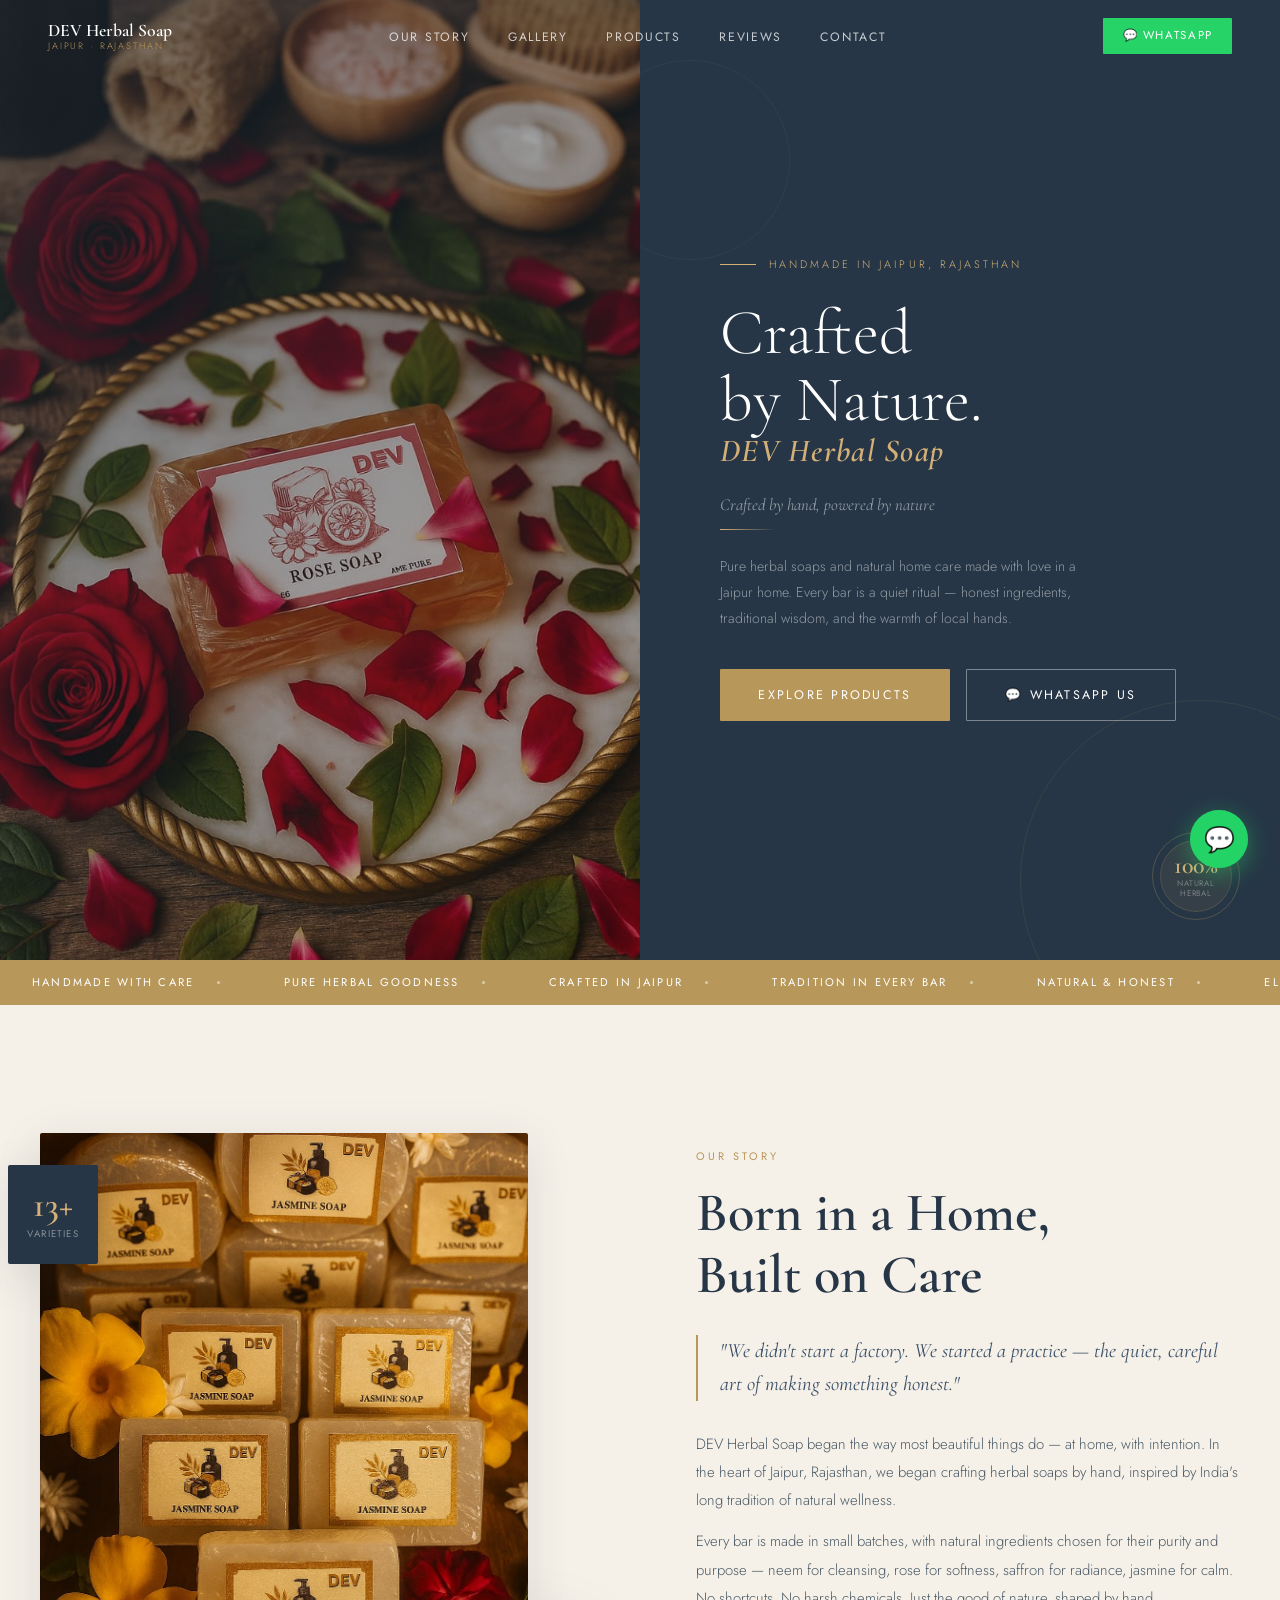
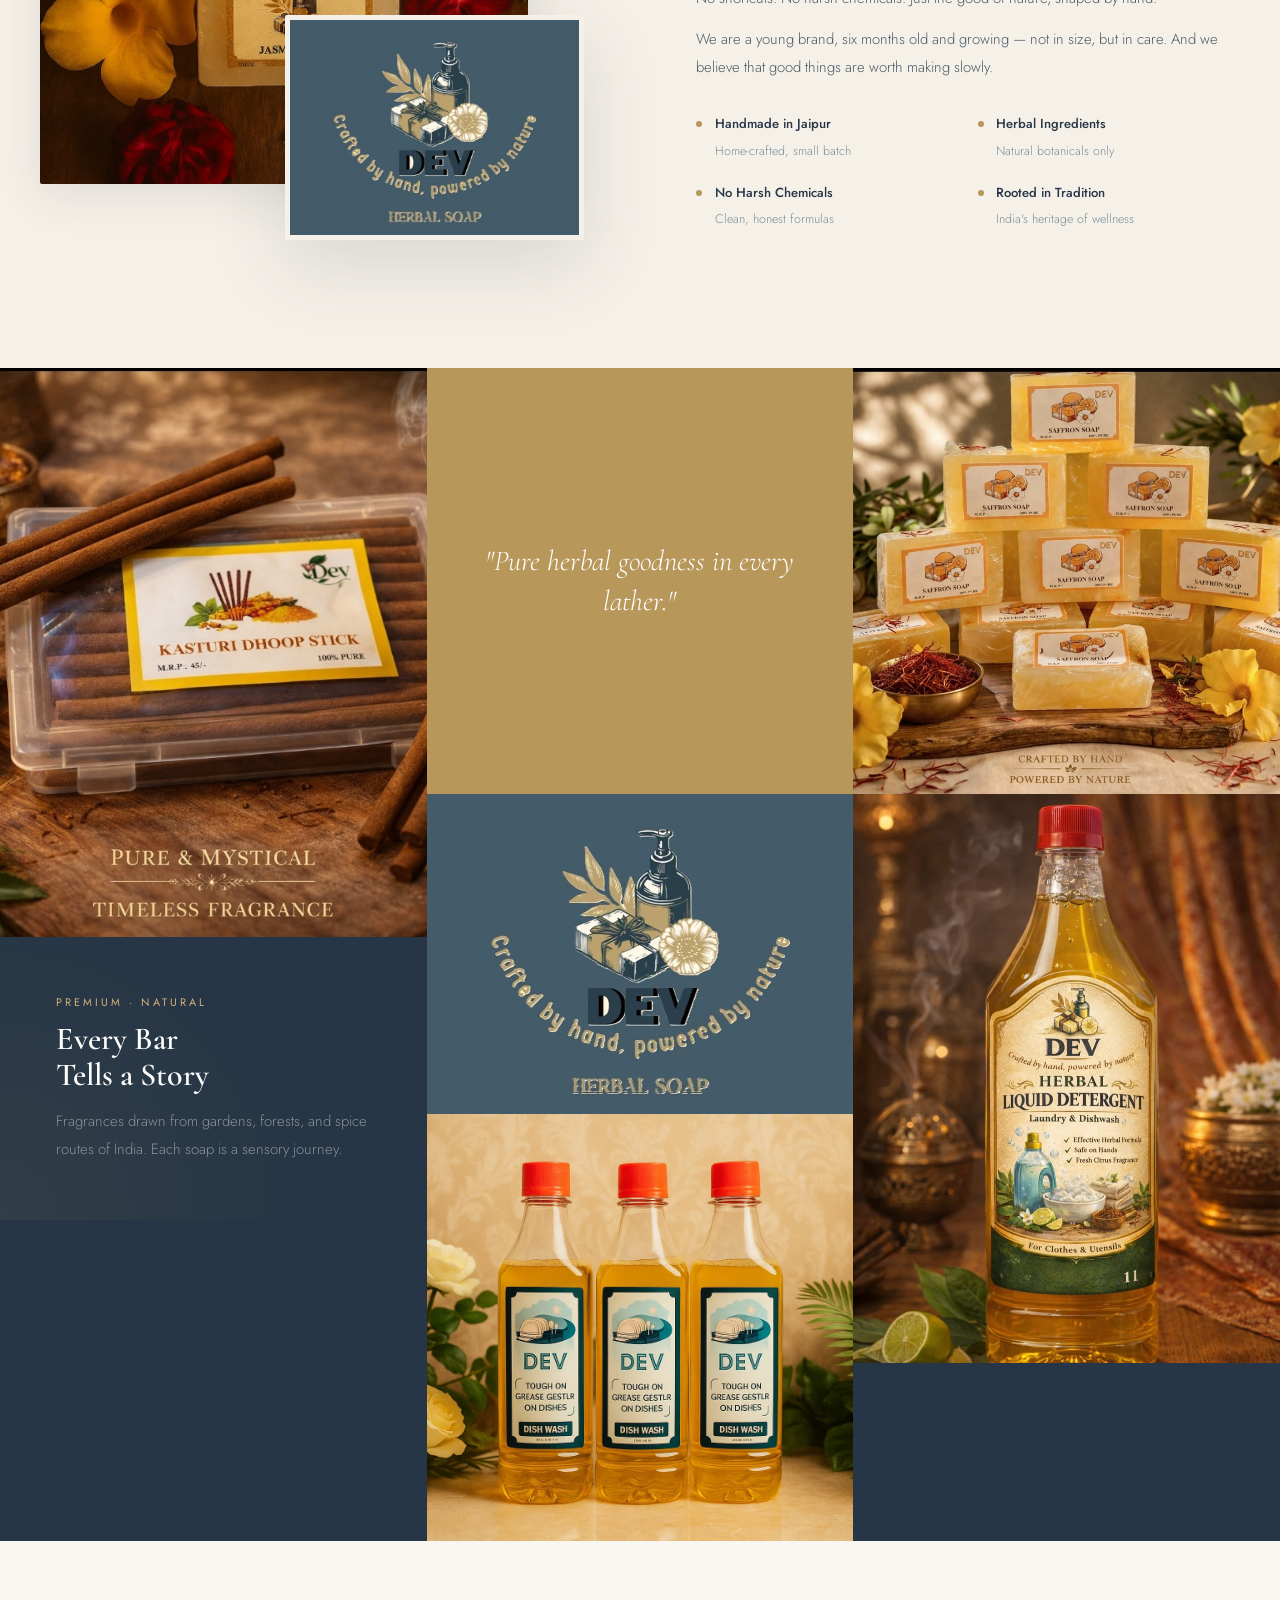
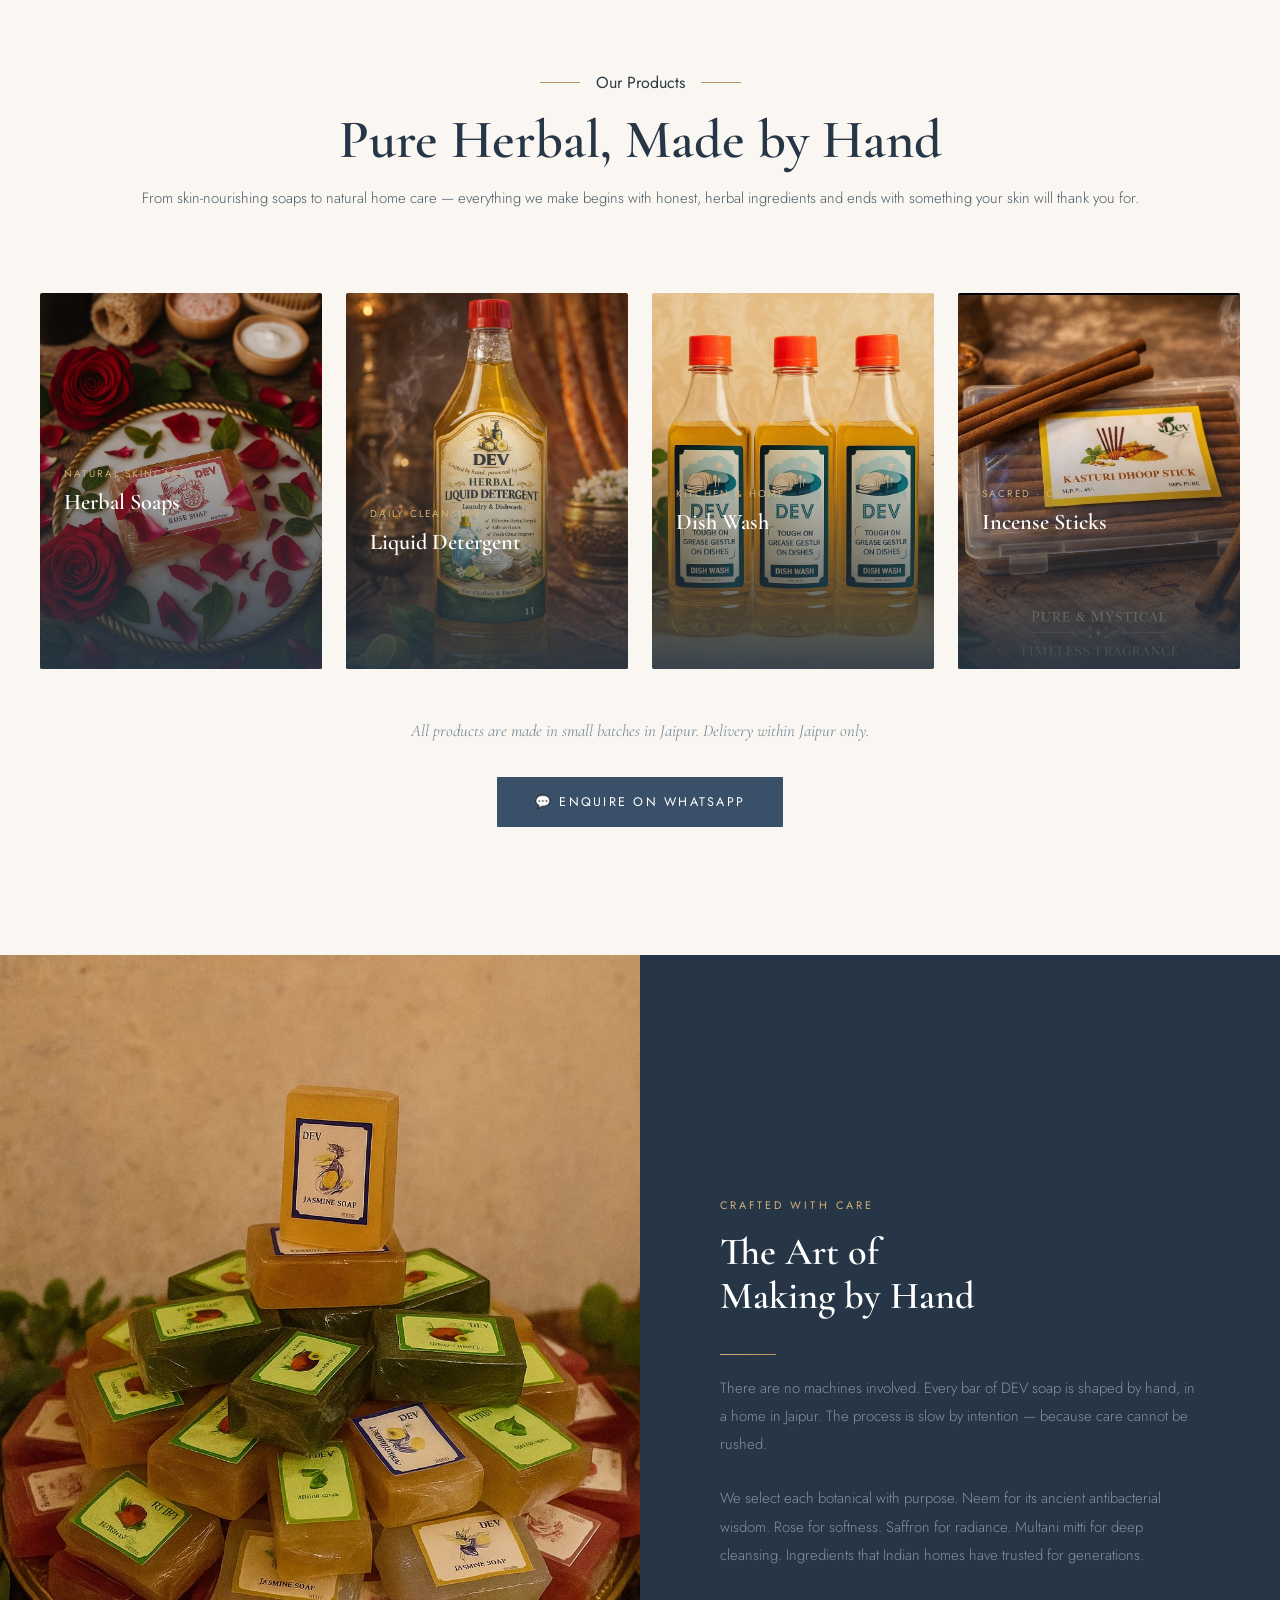
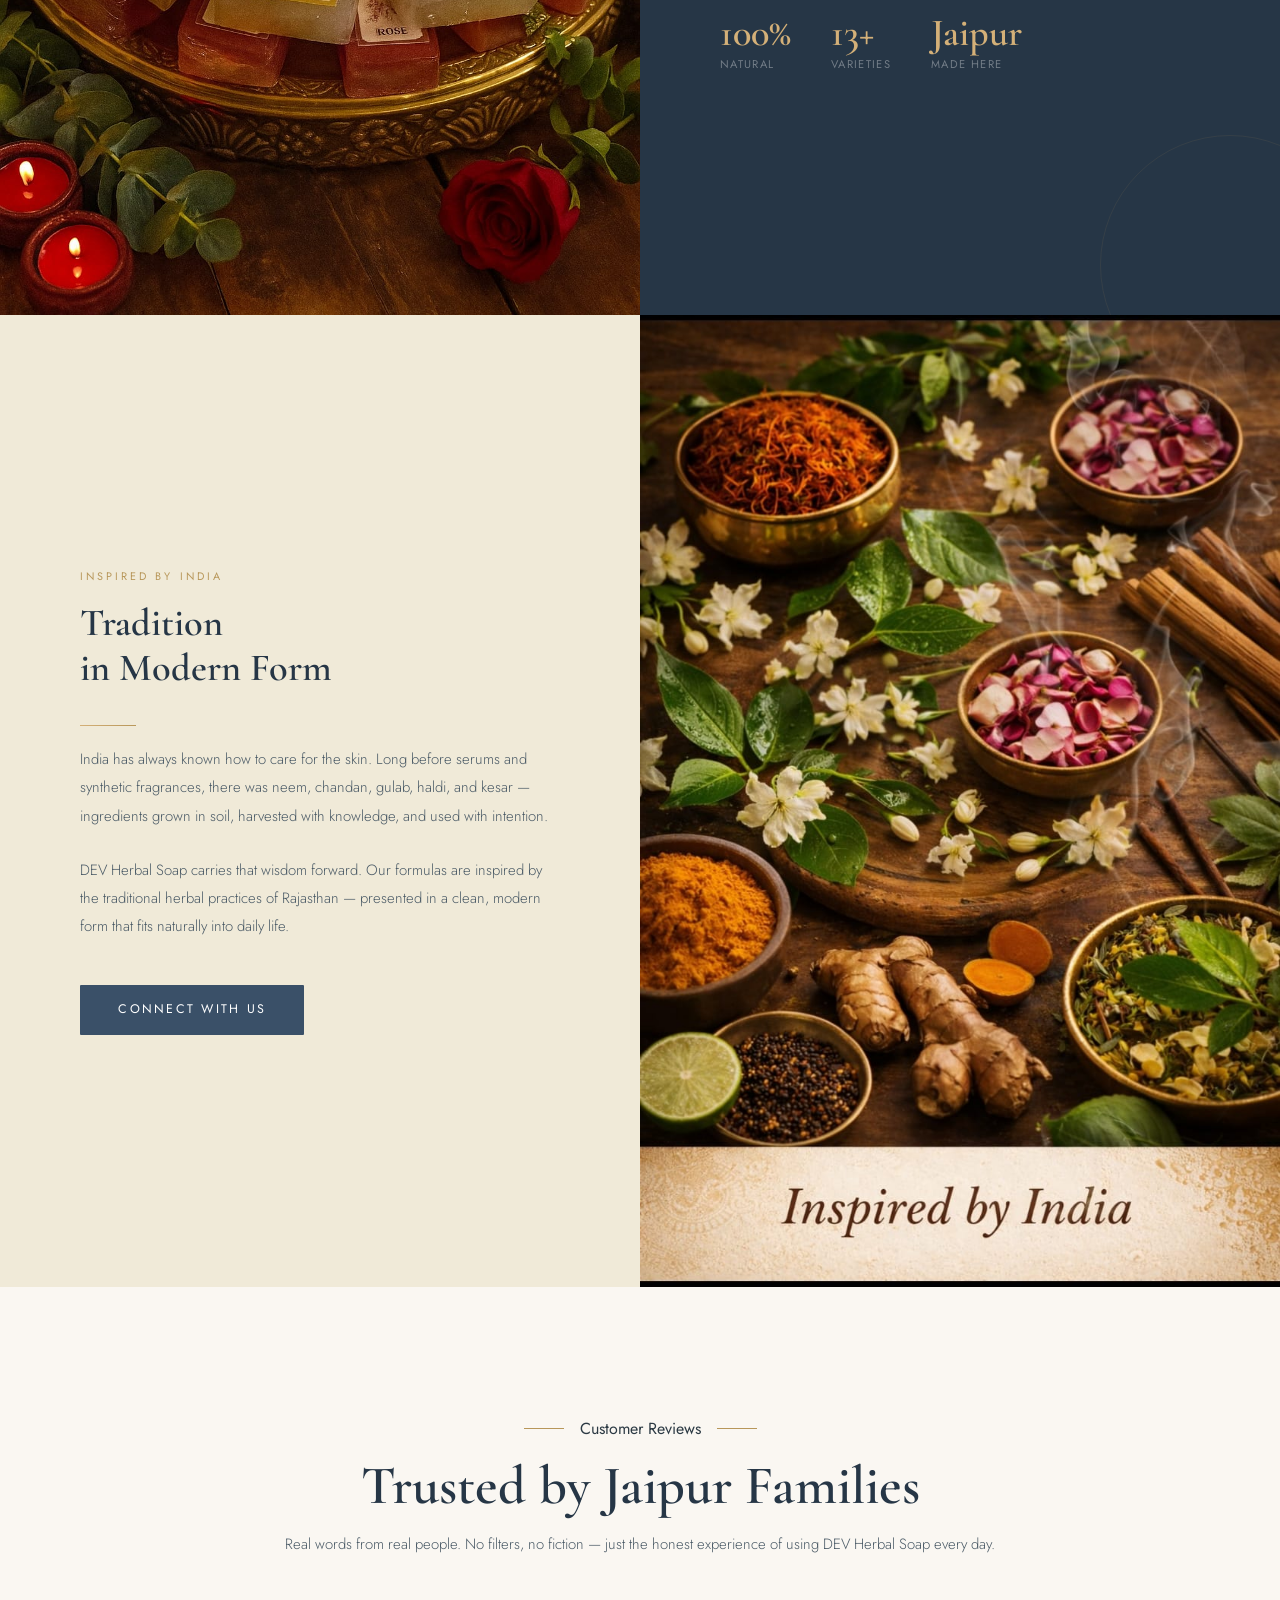
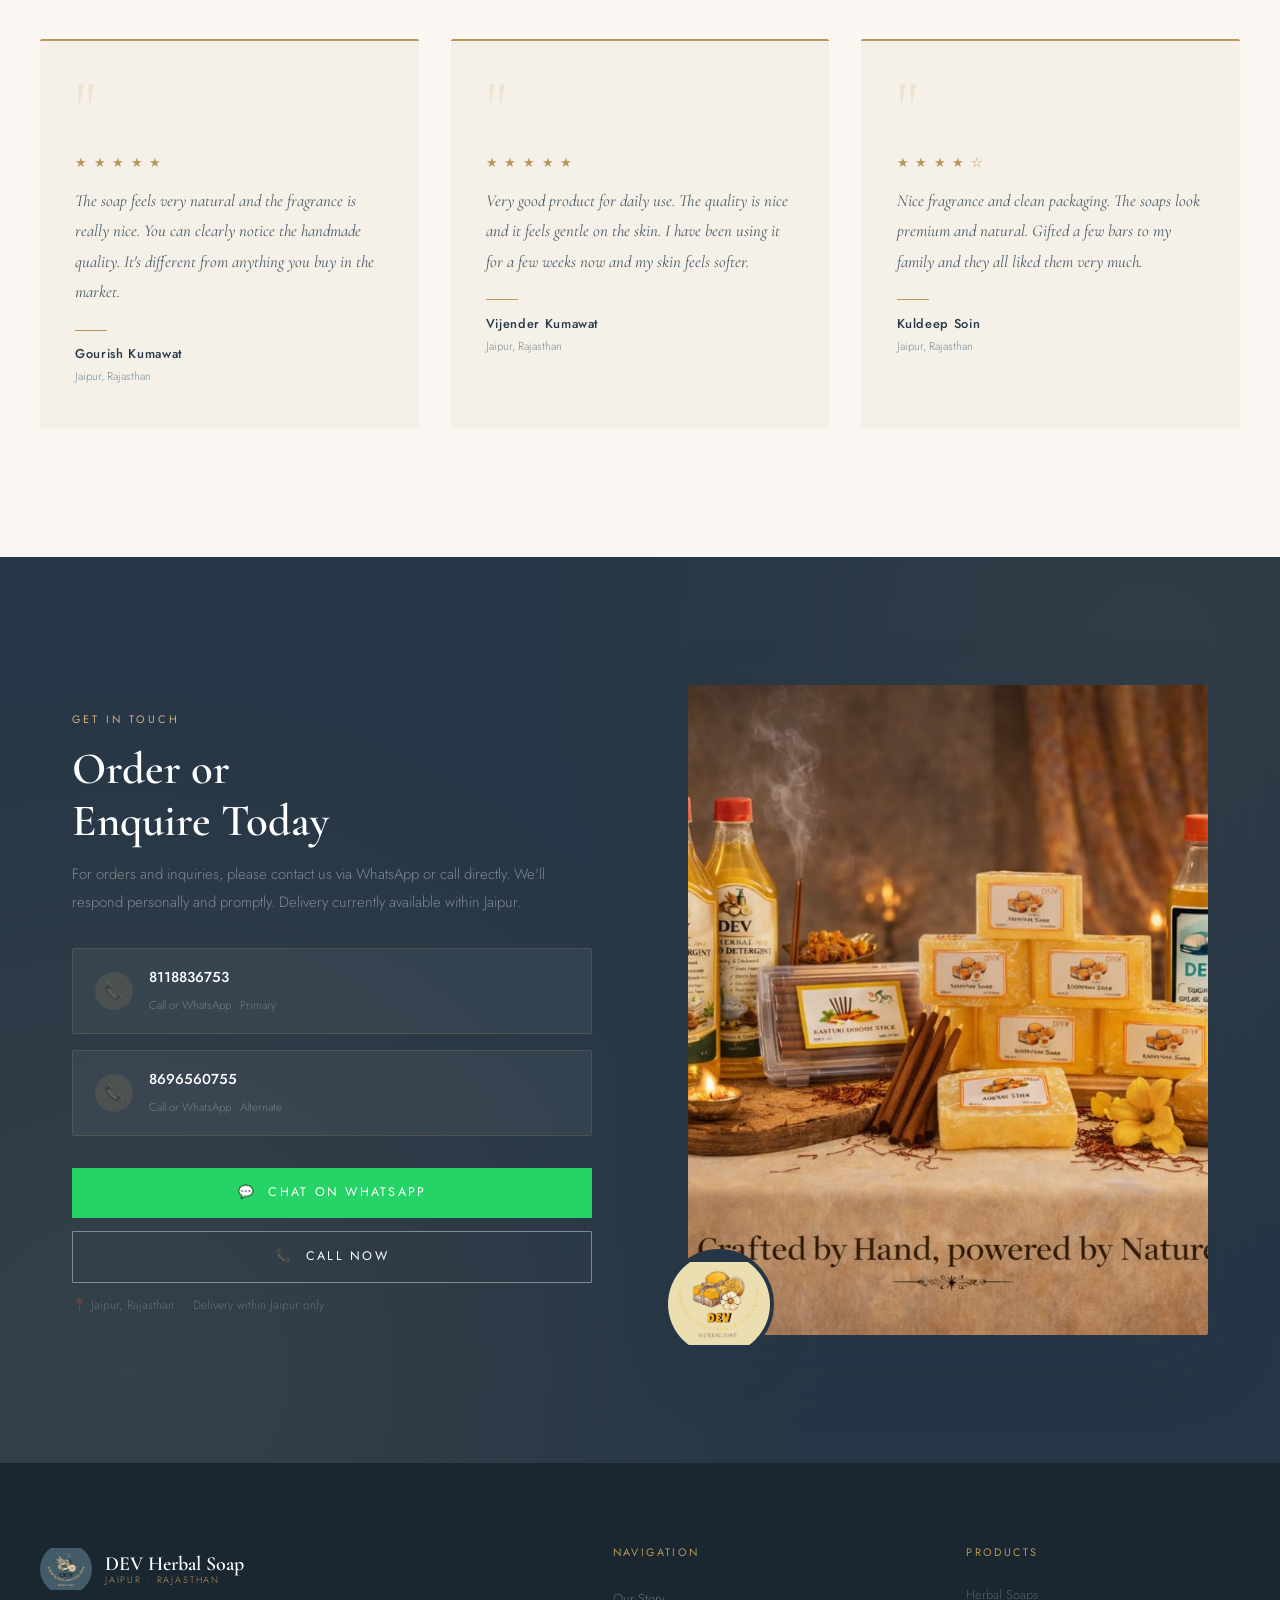
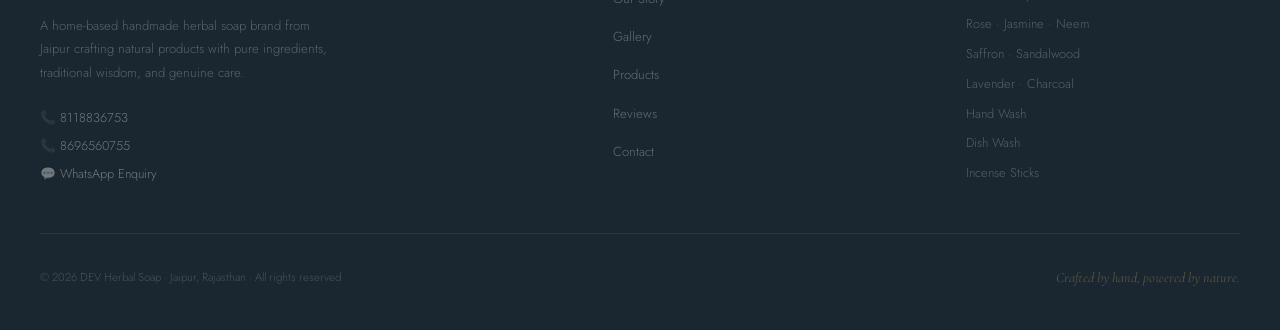
==== devf.html @ ffc46afe "Add files via upload" ====
<!DOCTYPE html>
<html lang="en">
<head>
<meta charset="UTF-8">
<meta name="viewport" content="width=device-width, initial-scale=1.0">
<title>DEV Herbal Soap — Crafted by Hand, Powered by Nature</title>
<link rel="preconnect" href="https://fonts.googleapis.com">
<link rel="preconnect" href="https://fonts.gstatic.com" crossorigin>
<link href="https://fonts.googleapis.com/css2?family=Cormorant+Garamond:ital,wght@0,300;0,400;0,500;0,600;0,700;1,400;1,500;1,600&family=Jost:wght@300;400;500&display=swap" rel="stylesheet">
<style>
:root {
  --navy:      #3a5068;
  --navy-dark: #263646;
  --navy-mid:  #4d6b84;
  --cream:     #f5f0e8;
  --ivory:     #faf7f2;
  --parchment: #f0ead8;
  --gold:      #b8975a;
  --gold-lt:   #d4b078;
  --gold-dk:   #9a7a42;
  --stone:     #c4bab0;
  --brown:     #8a7560;
  --text:      #2c3a44;
  --text-mid:  #4a5a66;
  --text-lt:   #7a8e99;
  --border:    rgba(184,151,90,0.2);
  --sh-sm:     0 4px 20px rgba(44,58,68,0.07);
  --sh-md:     0 10px 48px rgba(44,58,68,0.11);
  --sh-lg:     0 24px 80px rgba(44,58,68,0.14);
}
*,*::before,*::after{box-sizing:border-box;margin:0;padding:0}
html{scroll-behavior:smooth;font-size:16px}
body{font-family:'Jost',sans-serif;background:var(--ivory);color:var(--text);overflow-x:hidden;line-height:1.7}
img{display:block;max-width:100%;height:auto}

/* ─── UTILITIES ─── */
.lbl{display:inline-block;font-size:.68rem;letter-spacing:.28em;text-transform:uppercase;color:var(--gold);font-weight:400}
.lbl-row{display:flex;align-items:center;gap:1rem;justify-content:center}
.lbl-row::before,.lbl-row::after{content:'';display:block;width:40px;height:1px;background:var(--gold)}
.heading{font-family:'Cormorant Garamond',serif;font-size:clamp(2.2rem,4.5vw,3.4rem);font-weight:600;color:var(--navy-dark);line-height:1.15}
.body-text{font-size:.93rem;color:var(--text-mid);font-weight:300;line-height:1.9}
.btn{display:inline-flex;align-items:center;gap:.6rem;padding:.9rem 2.4rem;font-family:'Jost',sans-serif;font-size:.78rem;letter-spacing:.18em;text-transform:uppercase;text-decoration:none;border:none;cursor:pointer;transition:all .3s;font-weight:400;border-radius:1px}
.btn-navy{background:var(--navy);color:#fff}.btn-navy:hover{background:var(--navy-mid);transform:translateY(-2px)}
.btn-gold{background:var(--gold);color:#fff}.btn-gold:hover{background:var(--gold-dk);transform:translateY(-2px)}
.btn-ghost{background:transparent;color:#fff;border:1px solid rgba(255,255,255,.4)}.btn-ghost:hover{background:rgba(255,255,255,.08)}
.btn-wa{background:#25d366;color:#fff}.btn-wa:hover{background:#1eba58;transform:translateY(-2px)}
.rule{width:56px;height:1px;background:linear-gradient(90deg,var(--gold-lt),var(--gold))}

/* ─── REVEAL ─── */
.rv{opacity:0;transform:translateY(30px);transition:opacity .75s ease,transform .75s ease}
.rv.in{opacity:1;transform:none}
.rl{opacity:0;transform:translateX(-30px);transition:opacity .75s ease,transform .75s ease}
.rl.in{opacity:1;transform:none}
.rr{opacity:0;transform:translateX(30px);transition:opacity .75s ease,transform .75s ease}
.rr.in{opacity:1;transform:none}

/* ─── NAV ─── */
#nav{position:fixed;top:0;left:0;right:0;z-index:1000;height:72px;display:flex;align-items:center;justify-content:space-between;padding:0 3rem;transition:background .4s,box-shadow .4s}
#nav.scrolled{background:rgba(250,247,242,.97);backdrop-filter:blur(16px);box-shadow:0 1px 0 var(--border),var(--sh-sm)}
.nav-logo{display:flex;align-items:center;gap:.8rem;text-decoration:none}
.nav-logo-img{width:44px;height:44px;object-fit:contain;border-radius:50%}
.nav-brand{font-family:'Cormorant Garamond',serif;font-size:1.1rem;font-weight:600;line-height:1.1}
.nav-brand sub{display:block;font-size:.58rem;letter-spacing:.2em;text-transform:uppercase;font-family:'Jost',sans-serif;font-weight:300;color:var(--gold);font-style:normal}
#nav:not(.scrolled) .nav-brand{color:#fff}
#nav.scrolled .nav-brand{color:var(--navy-dark)}
nav ul{list-style:none;display:flex;gap:2.4rem;align-items:center}
nav a{font-size:.76rem;letter-spacing:.14em;text-transform:uppercase;text-decoration:none;font-weight:400;transition:color .25s;position:relative}
nav a::after{content:'';position:absolute;bottom:-3px;left:0;right:0;height:1px;background:var(--gold);transform:scaleX(0);transition:transform .3s}
nav a:hover::after{transform:scaleX(1)}
#nav:not(.scrolled) nav a{color:rgba(255,255,255,.75)}
#nav:not(.scrolled) nav a:hover{color:#fff}
#nav.scrolled nav a{color:var(--text-mid)}
#nav.scrolled nav a:hover{color:var(--navy)}
.nav-wa{display:flex;align-items:center;gap:.4rem;background:#25d366;color:#fff;padding:.5rem 1.2rem;border-radius:1px;text-decoration:none;font-size:.72rem;letter-spacing:.14em;text-transform:uppercase;transition:background .25s}
.nav-wa:hover{background:#1eba58}
.burger{display:none;flex-direction:column;gap:5px;cursor:pointer;background:none;border:none;padding:4px}
.burger span{display:block;width:24px;height:1.5px;background:#fff;transition:all .3s}
#nav.scrolled .burger span{background:var(--navy)}
.burger.open span:nth-child(1){transform:rotate(45deg) translate(5px,5px)}
.burger.open span:nth-child(2){opacity:0}
.burger.open span:nth-child(3){transform:rotate(-45deg) translate(5px,-5px)}
#mob{display:none;position:fixed;top:72px;left:0;right:0;z-index:999;background:var(--ivory);border-bottom:1px solid var(--border);flex-direction:column;box-shadow:var(--sh-md)}
#mob.open{display:flex}
.mob-a{padding:1rem 2rem;border-bottom:1px solid var(--border);text-decoration:none;font-size:.82rem;letter-spacing:.1em;text-transform:uppercase;color:var(--text-mid);font-weight:300}

/* ─── HERO ─── */
#hero{min-height:100vh;display:grid;grid-template-columns:1fr 1fr;overflow:hidden}
.hero-img{position:relative;overflow:hidden}
.hero-img img{width:100%;height:100%;object-fit:cover;object-position:center;transform:scale(1.05);transition:transform 8s ease}
#hero:hover .hero-img img{transform:scale(1)}
.hero-overlay{position:absolute;inset:0;background:linear-gradient(140deg,rgba(38,54,70,.5),rgba(38,54,70,.1))}
.hero-copy{background:var(--navy-dark);display:flex;flex-direction:column;justify-content:center;padding:6rem 5rem 5rem;position:relative;overflow:hidden}
.hero-copy::before{content:'';position:absolute;width:360px;height:360px;border-radius:50%;border:1px solid rgba(184,151,90,.12);bottom:-100px;right:-100px;pointer-events:none}
.hero-copy::after{content:'';position:absolute;width:200px;height:200px;border-radius:50%;border:1px solid rgba(184,151,90,.08);top:60px;left:-50px;pointer-events:none}
.hero-eye{display:flex;align-items:center;gap:.8rem;margin-bottom:1.6rem}
.hero-eye::before{content:'';width:36px;height:1px;background:var(--gold-lt)}
.hero-eye-txt{font-size:.68rem;letter-spacing:.28em;text-transform:uppercase;color:var(--gold-lt);font-weight:300}
.hero-h1{font-family:'Cormorant Garamond',serif;color:#fff;font-weight:300;line-height:1.05;margin-bottom:.3rem}
.hero-h1-main{font-size:clamp(3rem,5vw,4.8rem);display:block}
.hero-h1-brand{font-size:clamp(1.5rem,2.5vw,2.2rem);font-weight:600;color:var(--gold-lt);font-style:italic;display:block;letter-spacing:.04em}
.hero-tag{font-family:'Cormorant Garamond',serif;font-size:1.05rem;font-style:italic;color:rgba(255,255,255,.5);margin:1.2rem 0 .6rem}
.hero-rule{width:56px;height:1px;background:linear-gradient(90deg,var(--gold-lt),transparent);margin-bottom:1.4rem}
.hero-desc{font-size:.88rem;color:rgba(255,255,255,.5);font-weight:300;line-height:1.85;max-width:360px;margin-bottom:2.4rem}
.hero-ctas{display:flex;gap:1rem;flex-wrap:wrap}
.hero-stamp{position:absolute;bottom:2.5rem;right:2.5rem;text-align:center}
.hero-stamp-c{width:88px;height:88px;border-radius:50%;border:1px solid rgba(184,151,90,.3);display:flex;align-items:center;justify-content:center}
.hero-stamp-i{width:72px;height:72px;border-radius:50%;background:rgba(184,151,90,.1);border:1px solid rgba(184,151,90,.2);display:flex;flex-direction:column;align-items:center;justify-content:center}
.hero-stamp-n{font-family:'Cormorant Garamond',serif;font-size:1.5rem;font-weight:600;color:var(--gold-lt);line-height:1}
.hero-stamp-l{font-size:.5rem;letter-spacing:.12em;text-transform:uppercase;color:rgba(255,255,255,.35);line-height:1.3;text-align:center}

/* ─── MARQUEE ─── */
.mq{background:var(--gold);padding:.8rem 0;overflow:hidden}
.mq-track{display:flex;white-space:nowrap;animation:mq 24s linear infinite}
.mq-item{display:inline-flex;align-items:center;gap:1.4rem;padding:0 2rem;font-size:.7rem;letter-spacing:.2em;text-transform:uppercase;color:#fff;font-weight:400}
.mq-dot{width:3px;height:3px;border-radius:50%;background:rgba(255,255,255,.5)}
@keyframes mq{from{transform:translateX(0)}to{transform:translateX(-50%)}}

/* ─── SECTION BASE ─── */
.sec{padding:8rem 2rem}
.wrap{max-width:1200px;margin:0 auto}
.sec-hd{text-align:center;margin-bottom:5rem}
.sec-hd .lbl-row{margin-bottom:.8rem}
.sec-hd .heading{margin-bottom:.8rem}

/* ─── ABOUT ─── */
#about{background:var(--cream)}
.about-g{display:grid;grid-template-columns:1fr 1fr;gap:7rem;align-items:center}
.about-cluster{position:relative;padding-bottom:3.5rem;padding-right:3.5rem}
.about-main{width:100%;aspect-ratio:3/4;object-fit:cover;border-radius:2px;box-shadow:var(--sh-md)}
.about-accent{position:absolute;bottom:0;right:0;width:55%;aspect-ratio:4/3;object-fit:cover;border-radius:2px;box-shadow:var(--sh-lg);border:5px solid var(--cream)}
.about-badge{position:absolute;top:2rem;left:-2rem;background:var(--navy-dark);color:#fff;padding:1.4rem 1.2rem;border-radius:2px;box-shadow:var(--sh-md);z-index:2;text-align:center}
.ab-num{font-family:'Cormorant Garamond',serif;font-size:2.2rem;font-weight:600;color:var(--gold-lt);display:block;line-height:1}
.ab-lbl{font-size:.6rem;letter-spacing:.15em;text-transform:uppercase;color:rgba(255,255,255,.45);display:block;margin-top:.2rem}
.about-txt .lbl{margin-bottom:.5rem}
.about-txt .heading{margin-bottom:1.2rem}
.pull{font-family:'Cormorant Garamond',serif;font-size:1.28rem;font-style:italic;color:var(--navy);border-left:2px solid var(--gold);padding-left:1.4rem;margin:1.8rem 0;line-height:1.6}
.pillars{display:grid;grid-template-columns:1fr 1fr;gap:1.2rem;margin-top:2rem}
.pill{display:flex;align-items:flex-start;gap:.8rem}
.pill-dot{width:6px;height:6px;border-radius:50%;background:var(--gold);margin-top:.5rem;flex-shrink:0}
.pill-txt strong{display:block;font-size:.82rem;font-weight:500;color:var(--navy-dark)}
.pill-txt span{font-size:.78rem;color:var(--text-lt);font-weight:300}

/* ─── SHOWCASE ─── */
#showcase{background:var(--navy-dark);padding:0}
.sc-grid{display:grid;grid-template-columns:1fr 1fr 1fr}
.sc-col{display:flex;flex-direction:column}
.sc-img{overflow:hidden;position:relative}
.sc-img img{width:100%;height:100%;object-fit:cover;transition:transform .7s ease;display:block}
.sc-img:hover img{transform:scale(1.06)}
.sc-img-ov{position:absolute;inset:0;background:linear-gradient(180deg,transparent 50%,rgba(38,54,70,.6) 100%);opacity:0;transition:opacity .4s}
.sc-img:hover .sc-img-ov{opacity:1}
.sc-img.tall{aspect-ratio:3/4}
.sc-img.sq{aspect-ratio:1}
.sc-img.wd{aspect-ratio:4/3}
.sc-txt{background:var(--navy-dark);display:flex;flex-direction:column;justify-content:center;padding:3.5rem;position:relative;overflow:hidden}
.sc-txt::before{content:'';position:absolute;inset:0;background:radial-gradient(circle at 0% 100%,rgba(184,151,90,.08) 0%,transparent 60%)}
.sc-txt .lbl{color:var(--gold-lt);margin-bottom:.6rem}
.sc-txt .heading{color:#fff;font-size:clamp(1.6rem,2.5vw,2.2rem);margin-bottom:.8rem}
.sc-txt .body-text{color:rgba(255,255,255,.45)}
.sc-gold{background:var(--gold);display:flex;align-items:center;justify-content:center;padding:3rem;aspect-ratio:1}
.sc-gold-q{font-family:'Cormorant Garamond',serif;font-size:1.8rem;font-weight:300;color:#fff;text-align:center;line-height:1.4;font-style:italic}

/* ─── PRODUCTS ─── */
#products{background:var(--ivory)}
.prod-g{display:grid;grid-template-columns:repeat(4,1fr);gap:1.5rem}
.prod-card{position:relative;overflow:hidden;border-radius:2px;cursor:default}
.pc-img{width:100%;aspect-ratio:3/4;object-fit:cover;transition:transform .7s ease;display:block}
.prod-card:hover .pc-img{transform:scale(1.06)}
.pc-ov{position:absolute;inset:0;background:linear-gradient(180deg,transparent 35%,rgba(38,54,70,.9) 100%)}
.pc-body{position:absolute;bottom:0;left:0;right:0;padding:2rem 1.5rem}
.pc-cat{font-size:.62rem;letter-spacing:.2em;text-transform:uppercase;color:var(--gold-lt);display:block;margin-bottom:.4rem}
.pc-name{font-family:'Cormorant Garamond',serif;font-size:1.4rem;font-weight:600;color:#fff;line-height:1.2;margin-bottom:.5rem}
.pc-desc{font-size:.78rem;color:rgba(255,255,255,.55);font-weight:300;line-height:1.6;transform:translateY(8px);opacity:0;transition:all .35s}
.prod-card:hover .pc-desc{opacity:1;transform:none}
.pc-btn{display:inline-flex;align-items:center;margin-top:.7rem;font-size:.68rem;letter-spacing:.14em;text-transform:uppercase;color:var(--gold-lt);text-decoration:none;border-bottom:1px solid rgba(184,151,90,.4);padding-bottom:2px;opacity:0;transform:translateY(8px);transition:all .35s .05s}
.prod-card:hover .pc-btn{opacity:1;transform:none;color:#fff;border-color:rgba(255,255,255,.4)}
.prod-note{text-align:center;margin-top:3rem;font-family:'Cormorant Garamond',serif;font-size:1.05rem;font-style:italic;color:var(--text-lt)}

/* ─── CRAFT ─── */
#craft{background:var(--cream);padding:0}
.craft-g{display:grid;grid-template-columns:1fr 1fr;min-height:600px}
.craft-img{overflow:hidden}
.craft-img img{width:100%;height:100%;object-fit:cover;transition:transform .8s ease;display:block}
.craft-img:hover img{transform:scale(1.04)}
.craft-copy{background:var(--navy-dark);display:flex;flex-direction:column;justify-content:center;padding:6rem 5rem;position:relative;overflow:hidden}
.craft-copy::after{content:'';position:absolute;width:260px;height:260px;border-radius:50%;border:1px solid rgba(184,151,90,.1);bottom:-80px;right:-80px;pointer-events:none}
.craft-copy .lbl{color:var(--gold-lt);margin-bottom:.5rem}
.craft-copy .heading{color:#fff;font-size:clamp(1.8rem,3vw,2.6rem);margin-bottom:1rem}
.craft-copy .rule{margin:1.2rem 0}
.craft-copy .body-text{color:rgba(255,255,255,.45);margin-bottom:.8rem}
.craft-stats{display:flex;gap:2.5rem;margin-top:2rem}
.cs-num{font-family:'Cormorant Garamond',serif;font-size:2.4rem;font-weight:600;color:var(--gold-lt);line-height:1;display:block}
.cs-lbl{font-size:.7rem;letter-spacing:.12em;text-transform:uppercase;color:rgba(255,255,255,.35);display:block;margin-top:.2rem}

/* ─── NATURE ─── */
#nature{background:var(--parchment);padding:0}
.nat-g{display:grid;grid-template-columns:1fr 1fr;min-height:540px}
.nat-copy{display:flex;flex-direction:column;justify-content:center;padding:6rem 5rem;background:var(--parchment)}
.nat-copy .lbl{margin-bottom:.5rem}
.nat-copy .heading{font-size:clamp(1.8rem,3vw,2.6rem);margin-bottom:1rem}
.nat-copy .rule{margin:1.2rem 0}
.nat-copy .body-text{margin-bottom:.8rem}
.nat-img{overflow:hidden}
.nat-img img{width:100%;height:100%;object-fit:cover;transition:transform .8s ease;display:block}
.nat-img:hover img{transform:scale(1.04)}

/* ─── TESTIMONIALS ─── */
#testimonials{background:var(--ivory)}
.t-grid{display:grid;grid-template-columns:repeat(3,1fr);gap:2rem}
.t-card{background:var(--cream);padding:2.6rem 2.2rem;border-radius:2px;border-top:2px solid var(--gold);transition:box-shadow .3s,transform .3s}
.t-card:hover{box-shadow:var(--sh-md);transform:translateY(-3px)}
.t-orn{font-family:'Cormorant Garamond',serif;font-size:4.5rem;color:var(--gold-lt);opacity:.2;line-height:.7;margin-bottom:1.2rem;display:block}
.t-stars{color:var(--gold);font-size:.8rem;letter-spacing:.1em;margin-bottom:.8rem}
.t-txt{font-family:'Cormorant Garamond',serif;font-size:1.05rem;font-style:italic;color:var(--text-mid);line-height:1.8;margin-bottom:1.4rem}
.t-div{width:32px;height:1px;background:var(--gold);margin-bottom:.8rem}
.t-name{font-size:.8rem;font-weight:500;color:var(--navy-dark);letter-spacing:.05em}
.t-loc{font-size:.72rem;color:var(--text-lt);font-weight:300;margin-top:.15rem}

/* ─── CONTACT ─── */
#contact{background:var(--navy-dark);position:relative;overflow:hidden}
#contact::before{content:'';position:absolute;inset:0;background:radial-gradient(circle at 10% 90%,rgba(184,151,90,.1) 0%,transparent 50%),radial-gradient(circle at 90% 10%,rgba(184,151,90,.07) 0%,transparent 45%);pointer-events:none}
.contact-inner{max-width:1200px;margin:0 auto;display:grid;grid-template-columns:1fr 1fr;gap:6rem;align-items:center;position:relative;z-index:1;padding:8rem 2rem}
.ct-txt .lbl{color:var(--gold-lt);margin-bottom:.5rem}
.ct-txt .heading{color:#fff;font-size:clamp(2rem,3.5vw,3rem);margin-bottom:.8rem}
.ct-txt .body-text{color:rgba(255,255,255,.4);margin-bottom:2rem}
.ct-cards{display:flex;flex-direction:column;gap:1rem;margin-bottom:2rem}
.ct-card{display:flex;align-items:center;gap:1rem;background:rgba(255,255,255,.05);border:1px solid rgba(184,151,90,.2);border-radius:2px;padding:1rem 1.4rem;text-decoration:none;transition:background .25s,border-color .25s}
.ct-card:hover{background:rgba(184,151,90,.1);border-color:rgba(184,151,90,.4)}
.ct-icon{width:38px;height:38px;background:rgba(184,151,90,.15);border-radius:50%;display:flex;align-items:center;justify-content:center;font-size:1rem;flex-shrink:0}
.ct-num{font-size:.9rem;font-weight:500;color:#fff;display:block}
.ct-lbl{font-size:.72rem;color:rgba(255,255,255,.3);font-weight:300}
.ct-ctas{display:flex;flex-direction:column;gap:.8rem}
.ct-note{font-size:.75rem;color:rgba(255,255,255,.25);font-weight:300;margin-top:.8rem}
.ct-vis{position:relative}
.ct-frame{border-radius:2px;overflow:hidden;box-shadow:var(--sh-lg);aspect-ratio:4/5}
.ct-frame img{width:100%;height:100%;object-fit:cover}
.ct-logo-float{position:absolute;bottom:-1.5rem;left:-1.5rem;width:110px;height:110px;background:var(--navy-dark);border-radius:50%;display:flex;align-items:center;justify-content:center;box-shadow:var(--sh-md);border:4px solid var(--navy-dark);overflow:hidden}
.ct-logo-float img{width:100%;height:100%;object-fit:contain}

/* ─── FOOTER ─── */
footer{background:#1a2730;padding:5rem 2rem 2.5rem}
.fw{max-width:1200px;margin:0 auto}
.ft{display:grid;grid-template-columns:1.8fr 1fr 1fr;gap:5rem;padding-bottom:3rem;border-bottom:1px solid rgba(184,151,90,.12);margin-bottom:2rem}
.f-logo-row{display:flex;align-items:center;gap:.8rem;margin-bottom:1.2rem}
.f-logo-img{width:52px;height:52px;object-fit:contain;border-radius:50%}
.f-name{font-family:'Cormorant Garamond',serif;font-size:1.25rem;font-weight:600;color:#fff;line-height:1.1}
.f-name sub{display:block;font-size:.58rem;letter-spacing:.2em;text-transform:uppercase;color:var(--gold);font-family:'Jost',sans-serif;font-weight:300}
.f-desc{font-size:.82rem;color:rgba(255,255,255,.28);font-weight:300;line-height:1.8;max-width:290px;margin-bottom:1.4rem}
.f-contacts{display:flex;flex-direction:column;gap:.4rem}
.f-contacts a{font-size:.8rem;color:rgba(255,255,255,.38);text-decoration:none;font-weight:300;transition:color .2s;display:flex;align-items:center;gap:.5rem}
.f-contacts a:hover{color:var(--gold-lt)}
.f-col-h{font-size:.68rem;letter-spacing:.22em;text-transform:uppercase;color:var(--gold);margin-bottom:1.4rem;font-weight:400}
.f-links{list-style:none;display:flex;flex-direction:column;gap:.7rem}
.f-links a{text-decoration:none;font-size:.82rem;color:rgba(255,255,255,.32);font-weight:300;transition:color .2s}
.f-links a:hover{color:var(--gold-lt)}
.f-plist{list-style:none;display:flex;flex-direction:column;gap:.5rem}
.f-plist li{font-size:.8rem;color:rgba(255,255,255,.26);font-weight:300}
.fb{display:flex;align-items:center;justify-content:space-between;flex-wrap:wrap;gap:1rem}
.f-copy{font-size:.72rem;color:rgba(255,255,255,.2);font-weight:300}
.f-close{font-family:'Cormorant Garamond',serif;font-size:.88rem;font-style:italic;color:rgba(184,151,90,.4)}

/* ─── FLOAT WA ─── */
.float-wa{position:fixed;bottom:2rem;right:2rem;z-index:998;width:58px;height:58px;background:#25d366;border-radius:50%;display:flex;align-items:center;justify-content:center;color:#fff;font-size:1.55rem;text-decoration:none;box-shadow:0 6px 24px rgba(37,211,102,.45);transition:transform .3s}
.float-wa:hover{transform:scale(1.1)}
.wa-ring{position:absolute;width:100%;height:100%;border-radius:50%;background:#25d366;animation:pulse 2.8s ease-out infinite;opacity:.5;z-index:-1}
@keyframes pulse{0%{transform:scale(1);opacity:.5}100%{transform:scale(1.8);opacity:0}}

/* ─── RESPONSIVE ─── */
@media(max-width:1100px){
  .prod-g{grid-template-columns:repeat(2,1fr)}
  .sc-grid{grid-template-columns:1fr 1fr}
  .ft{grid-template-columns:1fr 1fr;gap:2.5rem}
}
@media(max-width:900px){
  #hero{grid-template-columns:1fr;min-height:auto}
  .hero-img{height:55vh}
  .hero-copy{padding:4rem 2.5rem}
  .hero-stamp{display:none}
  .about-g{grid-template-columns:1fr;gap:3rem}
  .about-cluster{padding-bottom:3rem;padding-right:3rem}
  .craft-g,.nat-g{grid-template-columns:1fr}
  .craft-img,.nat-img{aspect-ratio:4/3;overflow:hidden}
  .craft-copy,.nat-copy{padding:4rem 2.5rem}
  .t-grid{grid-template-columns:1fr 1fr}
  .contact-inner{grid-template-columns:1fr;gap:3rem;padding:5rem 2rem}
  .ct-vis{display:none}
  .sc-grid{grid-template-columns:1fr}
  nav ul,.nav-wa{display:none}
  .burger{display:flex}
  #nav{padding:0 1.5rem}
}
@media(max-width:620px){
  .prod-g{grid-template-columns:1fr 1fr}
  .t-grid{grid-template-columns:1fr}
  .pillars{grid-template-columns:1fr}
  .about-badge{display:none}
  .ft{grid-template-columns:1fr;gap:2rem}
  .sec{padding:5rem 1.4rem}
  .hero-copy{padding:3rem 1.8rem}
  .hero-ctas{flex-direction:column}
  .craft-stats{gap:1.5rem}
}
@media(max-width:400px){
  .prod-g{grid-template-columns:1fr}
}
</style>
</head>
<body>

<!-- NAV -->
<header id="nav">
  <a href="#hero" class="nav-logo">
    <img src="PHOTO-2026-04-06-08-38-18.jpg" alt="DEV Herbal Soap Logo" class="nav-logo-img" onerror="this.style.display='none'">
    <div class="nav-brand">DEV Herbal Soap<sub>Jaipur · Rajasthan</sub></div>
  </a>
  <nav><ul>
    <li><a href="#about">Our Story</a></li>
    <li><a href="#showcase">Gallery</a></li>
    <li><a href="#products">Products</a></li>
    <li><a href="#testimonials">Reviews</a></li>
    <li><a href="#contact">Contact</a></li>
  </ul></nav>
  <a href="https://wa.me/918118836753?text=Hello%20DEV%20Herbal%20Soap!" target="_blank" class="nav-wa">💬 WhatsApp</a>
  <button class="burger" id="burger"><span></span><span></span><span></span></button>
</header>
<div id="mob">
  <a href="#about" class="mob-a">Our Story</a>
  <a href="#showcase" class="mob-a">Gallery</a>
  <a href="#products" class="mob-a">Products</a>
  <a href="#testimonials" class="mob-a">Reviews</a>
  <a href="#contact" class="mob-a">Contact</a>
</div>

<!-- HERO -->
<section id="hero">
  <div class="hero-img">
    <img src="1image.jpeg" alt="DEV Herbal Soap Collection" onerror="this.src='PHOTO-2026-04-06-08-38-18.jpg'">
    <div class="hero-overlay"></div>
  </div>
  <div class="hero-copy">
    <div class="hero-eye rv"><span class="hero-eye-txt">Handmade in Jaipur, Rajasthan</span></div>
    <h1 class="hero-h1 rv">
      <span class="hero-h1-main">Crafted<br>by Nature.</span>
      <span class="hero-h1-brand">DEV Herbal Soap</span>
    </h1>
    <p class="hero-tag rv">Crafted by hand, powered by nature</p>
    <div class="hero-rule rv"></div>
    <p class="hero-desc rv">Pure herbal soaps and natural home care made with love in a Jaipur home. Every bar is a quiet ritual — honest ingredients, traditional wisdom, and the warmth of local hands.</p>
    <div class="hero-ctas rv">
      <a href="#products" class="btn btn-gold">Explore Products</a>
      <a href="https://wa.me/918118836753?text=Hello%20DEV%20Herbal%20Soap!" target="_blank" class="btn btn-ghost">💬 WhatsApp Us</a>
    </div>
    <div class="hero-stamp rv">
      <div class="hero-stamp-c">
        <div class="hero-stamp-i">
          <span class="hero-stamp-n">100%</span>
          <span class="hero-stamp-l">Natural<br>Herbal</span>
        </div>
      </div>
    </div>
  </div>
</section>

<!-- MARQUEE -->
<div class="mq">
  <div class="mq-track">
    <span class="mq-item">Handmade with Care <span class="mq-dot"></span></span>
    <span class="mq-item">Pure Herbal Goodness <span class="mq-dot"></span></span>
    <span class="mq-item">Crafted in Jaipur <span class="mq-dot"></span></span>
    <span class="mq-item">Tradition in Every Bar <span class="mq-dot"></span></span>
    <span class="mq-item">Natural &amp; Honest <span class="mq-dot"></span></span>
    <span class="mq-item">Elegant Everyday Wellness <span class="mq-dot"></span></span>
    <span class="mq-item">Handmade with Care <span class="mq-dot"></span></span>
    <span class="mq-item">Pure Herbal Goodness <span class="mq-dot"></span></span>
    <span class="mq-item">Crafted in Jaipur <span class="mq-dot"></span></span>
    <span class="mq-item">Tradition in Every Bar <span class="mq-dot"></span></span>
    <span class="mq-item">Natural &amp; Honest <span class="mq-dot"></span></span>
    <span class="mq-item">Elegant Everyday Wellness <span class="mq-dot"></span></span>
  </div>
</div>

<!-- ABOUT -->
<section id="about" class="sec">
  <div class="wrap">
    <div class="about-g">
      <div class="about-cluster rl">
        <img src="2image.jpeg" alt="DEV Herbal Soap" class="about-main" onerror="this.src='PHOTO-2026-04-06-08-38-18.jpg'">
        <img src="logo_of_devhs.jpg" alt="Rose Soap" class="about-accent" onerror="this.style.display='none'">
        <div class="about-badge"><span class="ab-num">13+</span><span class="ab-lbl">Varieties</span></div>
      </div>
      <div class="about-txt rr">
        <div class="lbl">Our Story</div>
        <h2 class="heading" style="margin-top:.5rem">Born in a Home,<br>Built on Care</h2>
        <div class="pull">"We didn't start a factory. We started a practice — the quiet, careful art of making something honest."</div>
        <p class="body-text">DEV Herbal Soap began the way most beautiful things do — at home, with intention. In the heart of Jaipur, Rajasthan, we began crafting herbal soaps by hand, inspired by India's long tradition of natural wellness.</p>
        <p class="body-text" style="margin-top:.8rem">Every bar is made in small batches, with natural ingredients chosen for their purity and purpose — neem for cleansing, rose for softness, saffron for radiance, jasmine for calm. No shortcuts. No harsh chemicals. Just the good of nature, shaped by hand.</p>
        <p class="body-text" style="margin-top:.8rem">We are a young brand, six months old and growing — not in size, but in care. And we believe that good things are worth making slowly.</p>
        <div class="pillars">
          <div class="pill"><div class="pill-dot"></div><div class="pill-txt"><strong>Handmade in Jaipur</strong><span>Home-crafted, small batch</span></div></div>
          <div class="pill"><div class="pill-dot"></div><div class="pill-txt"><strong>Herbal Ingredients</strong><span>Natural botanicals only</span></div></div>
          <div class="pill"><div class="pill-dot"></div><div class="pill-txt"><strong>No Harsh Chemicals</strong><span>Clean, honest formulas</span></div></div>
          <div class="pill"><div class="pill-dot"></div><div class="pill-txt"><strong>Rooted in Tradition</strong><span>India's heritage of wellness</span></div></div>
        </div>
      </div>
    </div>
  </div>
</section>

<!-- SHOWCASE GALLERY -->
<section id="showcase">
  <div class="sc-grid">
    <!-- Col 1 -->
    <div class="sc-col">
      <div class="sc-img tall">
        <img src="image11.jpg" alt="Jasmine Soap" onerror="this.parentElement.style.background='#3a5068'">
        <div class="sc-img-ov"></div>
      </div>
      <div class="sc-txt">
        <div class="lbl">Premium · Natural</div>
        <h3 class="heading">Every Bar<br>Tells a Story</h3>
        <p class="body-text">Fragrances drawn from gardens, forests, and spice routes of India. Each soap is a sensory journey.</p>
      </div>
    </div>
    <!-- Col 2 -->
    <div class="sc-col">
      <div class="sc-gold">
        <div class="sc-gold-q">"Pure herbal goodness in every lather."</div>
      </div>
      <div class="sc-img wd">
        <img src="logo_of_devhs.jpg" alt="Multani Mitti Soap" onerror="this.parentElement.style.background='#4d6b84'">
        <div class="sc-img-ov"></div>
      </div>
      <div class="sc-img sq">
        <img src="image7.jpg" alt="Rose shaped soap" onerror="this.parentElement.style.background='#6889a0'">
        <div class="sc-img-ov"></div>
      </div>
    </div>
    <!-- Col 3 -->
    <div class="sc-col">
      <div class="sc-img sq">
        <img src="image12.jpg" alt="Saffron Soaps" onerror="this.parentElement.style.background='#3a5068'">
        <div class="sc-img-ov"></div>
      </div>
      <div class="sc-img tall">
        <img src="image13.jpg" alt="Jasmine soaps arrangement" onerror="this.parentElement.style.background='#263646'">
        <div class="sc-img-ov"></div>
      </div>
    </div>
  </div>
</section>

<!-- PRODUCTS -->
<section id="products" class="sec">
  <div class="wrap">
    <div class="sec-hd rv">
      <div class="lbl-row">Our Products</div>
      <h2 class="heading" style="margin-top:.8rem">Pure Herbal, Made by Hand</h2>
      <p class="body-text" style="margin-top:.8rem">From skin-nourishing soaps to natural home care — everything we make begins with honest, herbal ingredients and ends with something your skin will thank you for.</p>
    </div>
    <div class="prod-g">
      <div class="prod-card rv">
        <img src="1image.jpeg" alt="Herbal Soaps" class="pc-img" onerror="this.src='PHOTO-2026-04-06-08-38-18.jpg'">
        <div class="pc-ov"></div>
        <div class="pc-body">
          <span class="pc-cat">Natural Skincare</span>
          <div class="pc-name">Herbal Soaps</div>
          <div class="pc-desc">We offer a wide range of herbal soap varieties crafted using natural ingredients — rose, saffron, neem, jasmine, sandalwood, and more.</div>
          <a href="#contact" class="pc-btn">Enquire Now →</a>
        </div>
      </div>
      <div class="prod-card rv">
        <img src="image13.jpg" alt="Herbal Liquid Detergent" class="pc-img" onerror="this.src='PHOTO-2026-04-06-08-38-18.jpg'">
        <div class="pc-ov"></div>
        <div class="pc-body">
          <span class="pc-cat">Daily Cleansing</span>
          <div class="pc-name">Liquid Detergent</div>
          <div class="pc-desc">A natural, effective detergent that cleans deeply while staying soft on your hands.</div>
          <a href="#contact" class="pc-btn">Enquire Now →</a>
        </div>
      </div>
      <div class="prod-card rv">
        <img src="image7.jpg" alt="Herbal Dish Wash" class="pc-img" onerror="this.src='PHOTO-2026-04-06-08-38-18.jpg'">
        <div class="pc-ov"></div>
        <div class="pc-body">
          <span class="pc-cat">Kitchen &amp; Home</span>
          <div class="pc-name">Dish Wash</div>
          <div class="pc-desc">A natural dish wash formula that cuts through grease effortlessly while being safe for your family and gentle on the environment.</div>
          <a href="#contact" class="pc-btn">Enquire Now →</a>
        </div>
      </div>
      <div class="prod-card rv">
        <img src="image11.jpg" alt="Incense Sticks" class="pc-img" onerror="this.parentElement.style.background='var(--navy-dark)'">
        <div class="pc-ov"></div>
        <div class="pc-body">
          <span class="pc-cat">Sacred · Calm</span>
          <div class="pc-name">Incense Sticks</div>
          <div class="pc-desc">There are multiple fragrance varieties available in incense sticks. Please contact us to explore all options.</div>
          <a href="#contact" class="pc-btn">Enquire Now →</a>
        </div>
      </div>
    </div>
    <p class="prod-note rv">All products are made in small batches in Jaipur. Delivery within Jaipur only.</p>
    <div style="text-align:center;margin-top:2rem">
      <a href="https://wa.me/918118836753?text=Hello!%20I%20want%20to%20know%20more%20about%20DEV%20Herbal%20Soap." target="_blank" class="btn btn-navy rv">💬 Enquire on WhatsApp</a>
    </div>
  </div>
</section>

<!-- CRAFT -->
<section id="craft">
  <div class="craft-g">
    <div class="craft-img">
      <img src="image9.jpeg" alt="Handmade Soap" onerror="this.src='PHOTO-2026-04-06-08-38-18.jpg'">
    </div>
    <div class="craft-copy">
      <div class="lbl rv">Crafted with Care</div>
      <h2 class="heading rv" style="margin-top:.5rem;color:#fff">The Art of<br>Making by Hand</h2>
      <div class="rule rv" style="margin:1.2rem 0"></div>
      <p class="body-text rv" style="color:rgba(255,255,255,.45)">There are no machines involved. Every bar of DEV soap is shaped by hand, in a home in Jaipur. The process is slow by intention — because care cannot be rushed.</p>
      <p class="body-text rv" style="color:rgba(255,255,255,.45);margin-top:.8rem">We select each botanical with purpose. Neem for its ancient antibacterial wisdom. Rose for softness. Saffron for radiance. Multani mitti for deep cleansing. Ingredients that Indian homes have trusted for generations.</p>
      <div class="craft-stats rv">
        <div><span class="cs-num">100%</span><span class="cs-lbl">Natural</span></div>
        <div><span class="cs-num">13+</span><span class="cs-lbl">Varieties</span></div>
        <div><span class="cs-num">Jaipur</span><span class="cs-lbl">Made Here</span></div>
      </div>
    </div>
  </div>
</section>

<!-- NATURE -->
<section id="nature">
  <div class="nat-g">
    <div class="nat-copy">
      <div class="lbl rv">Inspired by India</div>
      <h2 class="heading rv" style="margin-top:.5rem">Tradition<br>in Modern Form</h2>
      <div class="rule rv" style="margin:1.2rem 0"></div>
      <p class="body-text rv">India has always known how to care for the skin. Long before serums and synthetic fragrances, there was neem, chandan, gulab, haldi, and kesar — ingredients grown in soil, harvested with knowledge, and used with intention.</p>
      <p class="body-text rv" style="margin-top:.8rem">DEV Herbal Soap carries that wisdom forward. Our formulas are inspired by the traditional herbal practices of Rajasthan — presented in a clean, modern form that fits naturally into daily life.</p>
      <div style="margin-top:2rem"><a href="#contact" class="btn btn-navy rv">Connect with Us</a></div>
    </div>
    <div class="nat-img">
      <img src="image10.jpg" alt="Jasmine Soap natural" onerror="this.src='PHOTO-2026-04-06-08-38-18.jpg'">
    </div>
  </div>
</section>

<!-- TESTIMONIALS -->
<section id="testimonials" class="sec">
  <div class="wrap">
    <div class="sec-hd rv">
      <div class="lbl-row">Customer Reviews</div>
      <h2 class="heading" style="margin-top:.8rem">Trusted by Jaipur Families</h2>
      <p class="body-text" style="margin-top:.8rem">Real words from real people. No filters, no fiction — just the honest experience of using DEV Herbal Soap every day.</p>
    </div>
    <div class="t-grid">
      <div class="t-card rv">
        <span class="t-orn">"</span>
        <div class="t-stars">★ ★ ★ ★ ★</div>
        <p class="t-txt">The soap feels very natural and the fragrance is really nice. You can clearly notice the handmade quality. It's different from anything you buy in the market.</p>
        <div class="t-div"></div>
        <div class="t-name">Gourish Kumawat</div>
        <div class="t-loc">Jaipur, Rajasthan</div>
      </div>
      <div class="t-card rv">
        <span class="t-orn">"</span>
        <div class="t-stars">★ ★ ★ ★ ★</div>
        <p class="t-txt">Very good product for daily use. The quality is nice and it feels gentle on the skin. I have been using it for a few weeks now and my skin feels softer.</p>
        <div class="t-div"></div>
        <div class="t-name">Vijender Kumawat</div>
        <div class="t-loc">Jaipur, Rajasthan</div>
      </div>
      <div class="t-card rv">
        <span class="t-orn">"</span>
        <div class="t-stars">★ ★ ★ ★ ☆</div>
        <p class="t-txt">Nice fragrance and clean packaging. The soaps look premium and natural. Gifted a few bars to my family and they all liked them very much.</p>
        <div class="t-div"></div>
        <div class="t-name">Kuldeep Soin</div>
        <div class="t-loc">Jaipur, Rajasthan</div>
      </div>
    </div>
  </div>
</section>

<!-- CONTACT -->
<section id="contact">
  <div class="contact-inner">
    <div class="ct-txt">
      <div class="lbl rv">Get in Touch</div>
      <h2 class="heading rv" style="margin-top:.5rem;color:#fff">Order or<br>Enquire Today</h2>
      <p class="body-text rv" style="color:rgba(255,255,255,.4);margin-top:.8rem">For orders and inquiries, please contact us via WhatsApp or call directly. We'll respond personally and promptly. Delivery currently available within Jaipur.</p>
      <div class="ct-cards rv">
        <a href="tel:+918118836753" class="ct-card">
          <div class="ct-icon">📞</div>
          <div><span class="ct-num">8118836753</span><span class="ct-lbl">Call or WhatsApp · Primary</span></div>
        </a>
        <a href="tel:+918696560755" class="ct-card">
          <div class="ct-icon">📞</div>
          <div><span class="ct-num">8696560755</span><span class="ct-lbl">Call or WhatsApp · Alternate</span></div>
        </a>
      </div>
      <div class="ct-ctas rv">
        <a href="https://wa.me/918118836753?text=Hello%20DEV%20Herbal%20Soap!%20I%27d%20like%20to%20place%20an%20order." target="_blank" class="btn btn-wa" style="justify-content:center">💬 &nbsp;Chat on WhatsApp</a>
        <a href="tel:+918118836753" class="btn btn-ghost" style="justify-content:center">📞 &nbsp;Call Now</a>
      </div>
      <p class="ct-note rv">📍 Jaipur, Rajasthan &nbsp;·&nbsp; Delivery within Jaipur only</p>
    </div>
    <div class="ct-vis rr">
      <div class="ct-frame">
        <img src="image16.jpg" alt="DEV Rose Soap" onerror="this.src='PHOTO-2026-04-06-08-38-18.jpg'">
      </div>
      <div class="ct-logo-float">
        <img src="image14.jpg" alt="DEV Logo" onerror="this.style.opacity='.4'">
      </div>
    </div>
  </div>
</section>

<!-- FOOTER -->
<footer>
  <div class="fw">
    <div class="ft">
      <div>
        <div class="f-logo-row">
          <img src="logo_of_devhs.jpg" alt="DEV Herbal Soap" class="f-logo-img" onerror="this.style.display='none'">
          <div class="f-name">DEV Herbal Soap<sub>Jaipur · Rajasthan</sub></div>
        </div>
        <p class="f-desc">A home-based handmade herbal soap brand from Jaipur crafting natural products with pure ingredients, traditional wisdom, and genuine care.</p>
        <div class="f-contacts">
          <a href="tel:+918118836753">📞 8118836753</a>
          <a href="tel:+918696560755">📞 8696560755</a>
          <a href="https://wa.me/918118836753" target="_blank">💬 WhatsApp Enquiry</a>
        </div>
      </div>
      <div>
        <div class="f-col-h">Navigation</div>
        <ul class="f-links">
          <li><a href="#about">Our Story</a></li>
          <li><a href="#showcase">Gallery</a></li>
          <li><a href="#products">Products</a></li>
          <li><a href="#testimonials">Reviews</a></li>
          <li><a href="#contact">Contact</a></li>
        </ul>
      </div>
      <div>
        <div class="f-col-h">Products</div>
        <ul class="f-plist">
          <li>Herbal Soaps</li>
          <li>Rose · Jasmine · Neem</li>
          <li>Saffron · Sandalwood</li>
          <li>Lavender · Charcoal</li>
          <li>Hand Wash</li>
          <li>Dish Wash</li>
          <li>Incense Sticks</li>
        </ul>
      </div>
    </div>
    <div class="fb">
      <p class="f-copy">© 2026 DEV Herbal Soap · Jaipur, Rajasthan · All rights reserved</p>
      <p class="f-close">Crafted by hand, powered by nature.</p>
    </div>
  </div>
</footer>

<a href="https://wa.me/918118836753?text=Hello%20DEV%20Herbal%20Soap!" class="float-wa" target="_blank" aria-label="WhatsApp">
  <div class="wa-ring"></div>💬
</a>

<script>
const nav = document.getElementById('nav');
window.addEventListener('scroll', () => nav.classList.toggle('scrolled', scrollY > 60), {passive:true});

const burger = document.getElementById('burger');
const mob = document.getElementById('mob');
burger.addEventListener('click', () => {
  burger.classList.toggle('open');
  mob.classList.toggle('open');
});
document.querySelectorAll('.mob-a').forEach(l => l.addEventListener('click', () => {
  burger.classList.remove('open'); mob.classList.remove('open');
}));

const io = new IntersectionObserver((entries) => {
  entries.forEach(e => {
    if (e.isIntersecting) {
      const siblings = [...e.target.parentElement.querySelectorAll(':scope > .rv,:scope > .rl,:scope > .rr')];
      const i = siblings.indexOf(e.target);
      setTimeout(() => e.target.classList.add('in'), i * 90);
      io.unobserve(e.target);
    }
  });
}, {threshold: .12, rootMargin: '0px 0px -48px 0px'});
document.querySelectorAll('.rv,.rl,.rr').forEach(el => io.observe(el));

document.querySelectorAll('a[href^="#"]').forEach(a => {
  a.addEventListener('click', e => {
    const t = document.querySelector(a.getAttribute('href'));
    if (t) { e.preventDefault(); t.scrollIntoView({behavior:'smooth',block:'start'}); }
  });
});
</script>
</body>
</html>
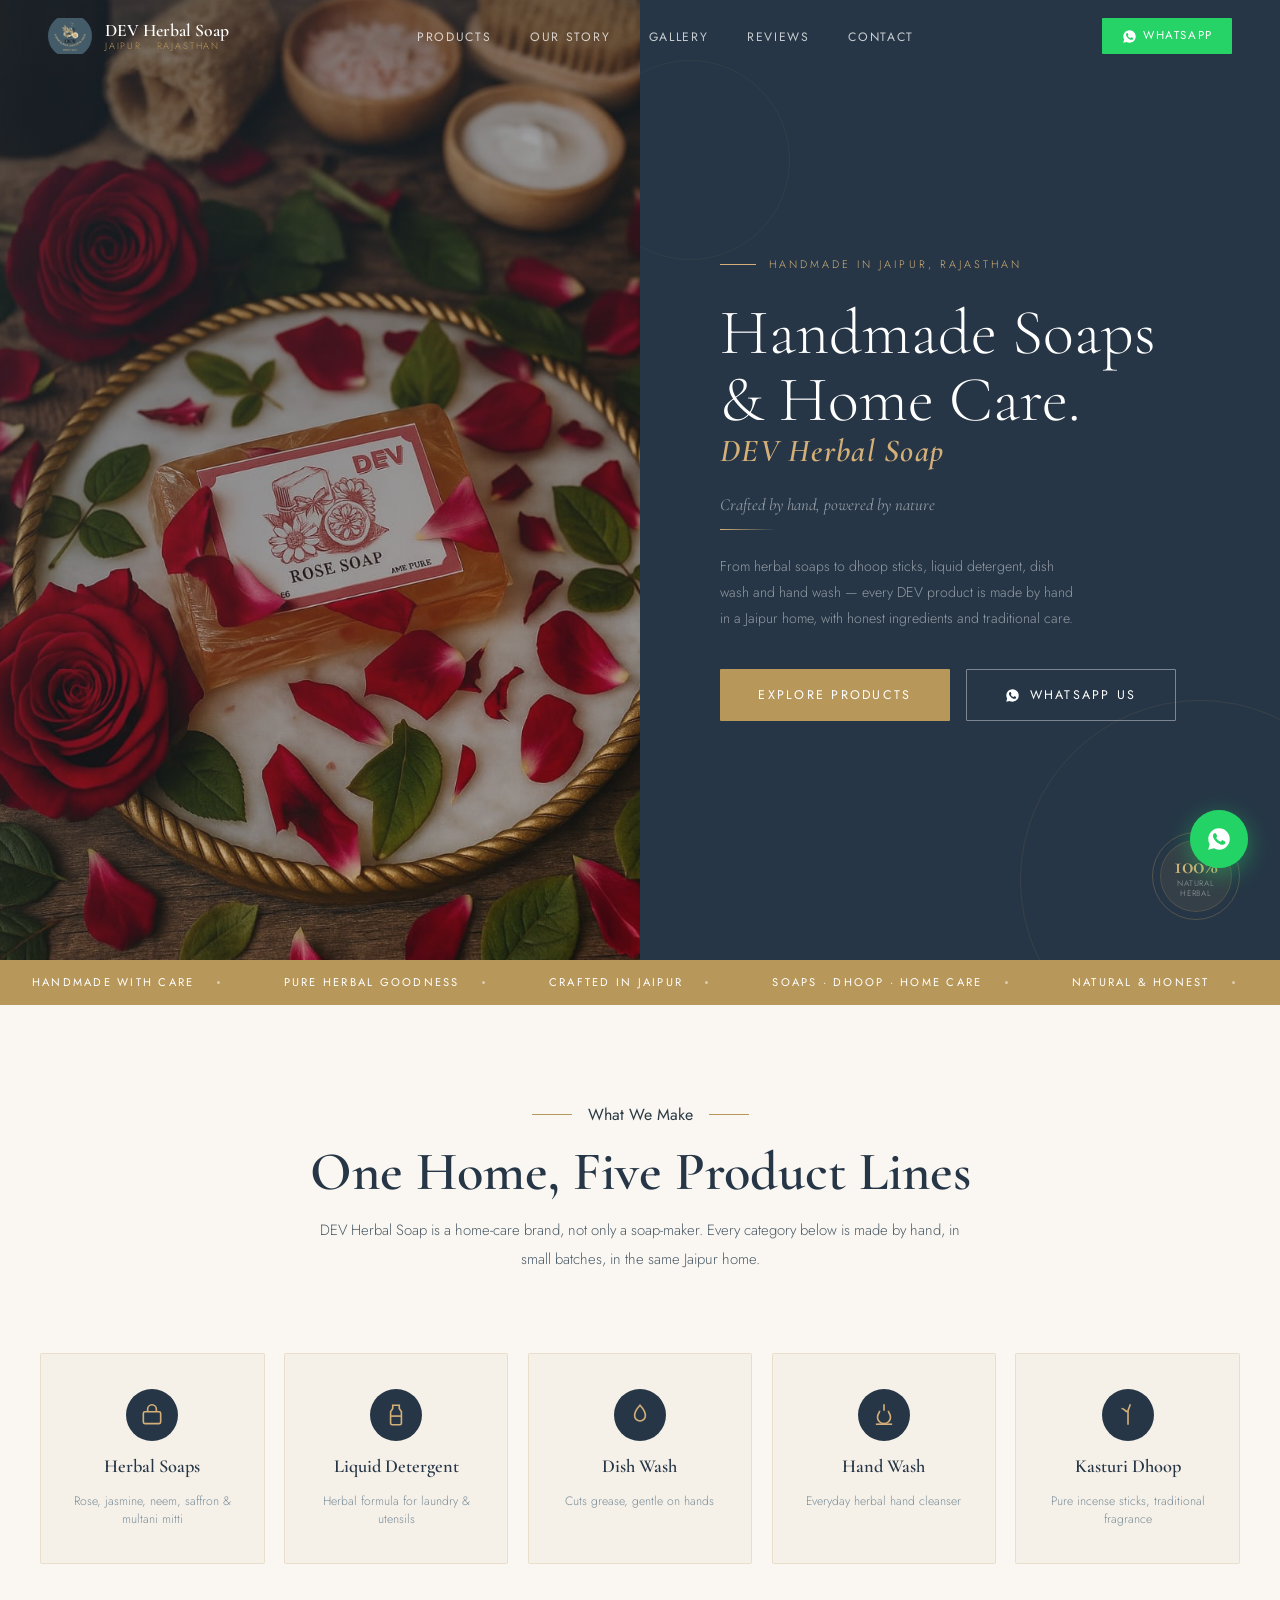
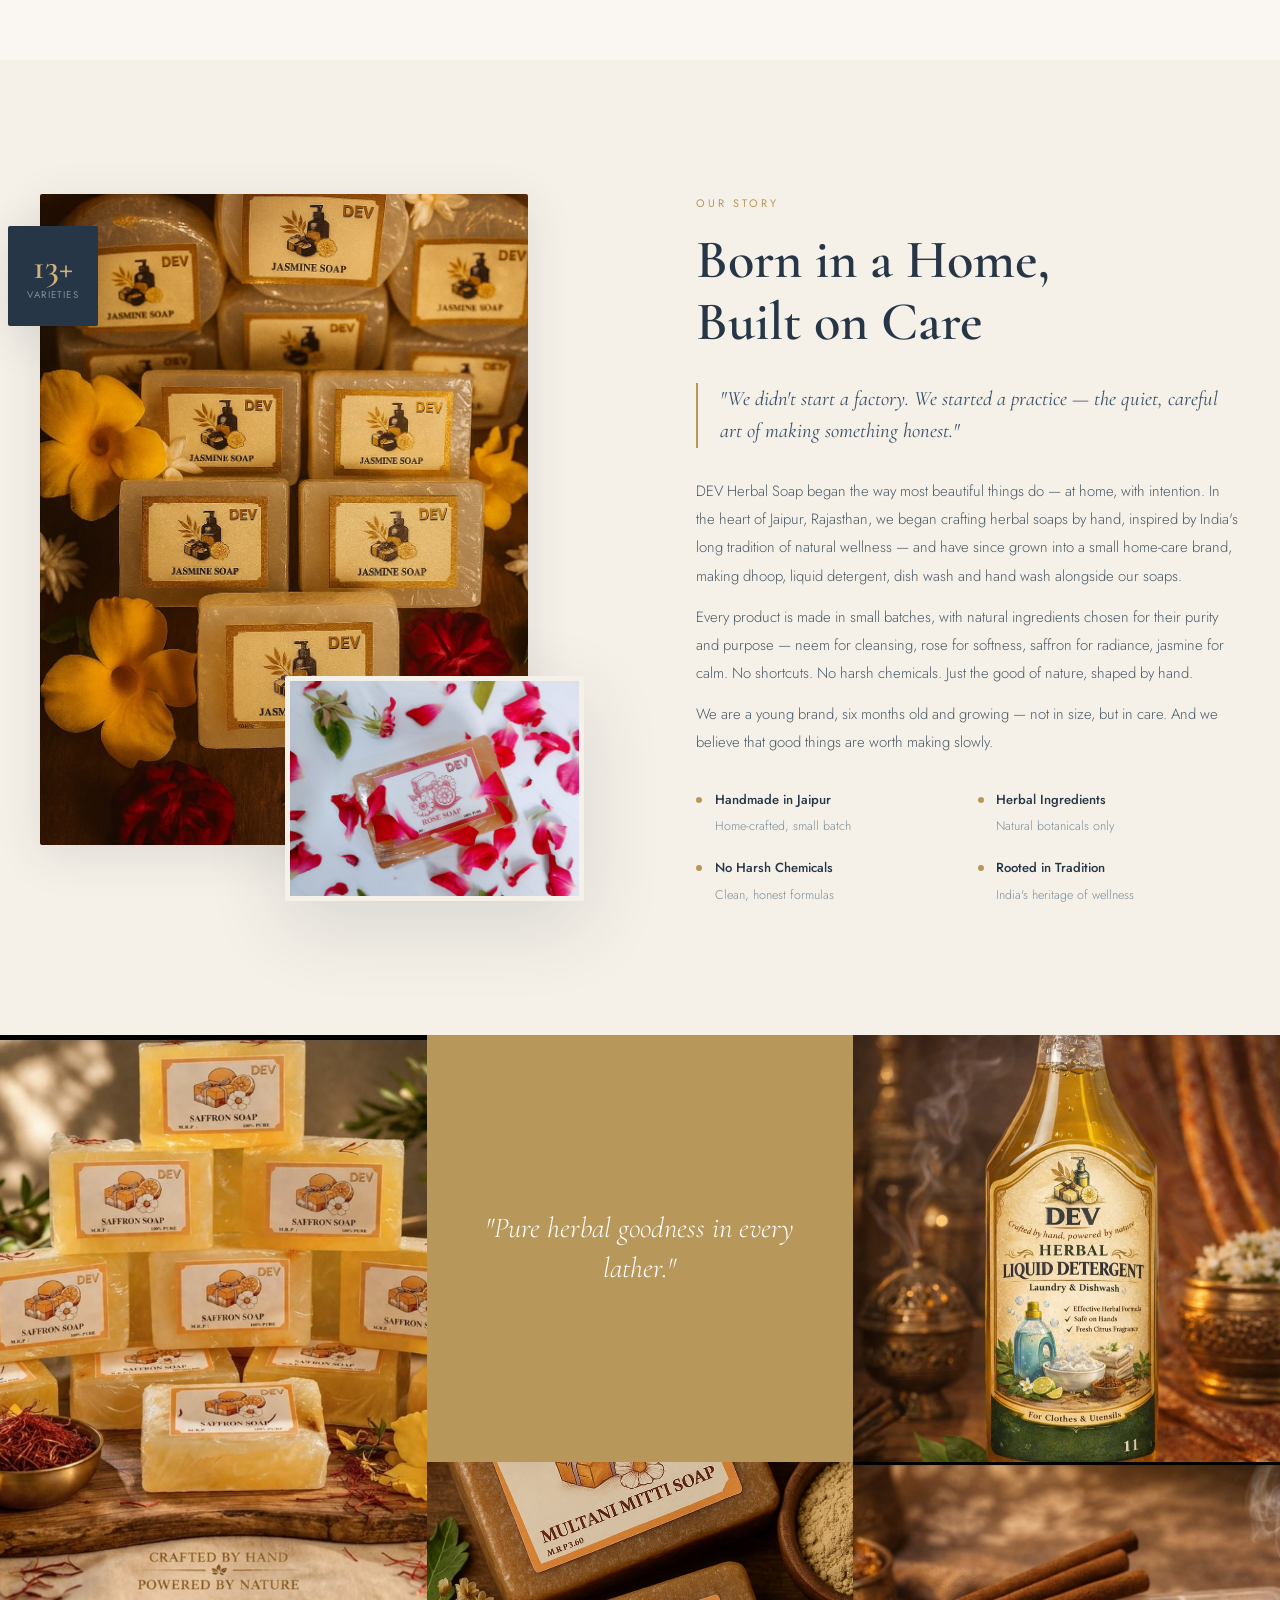
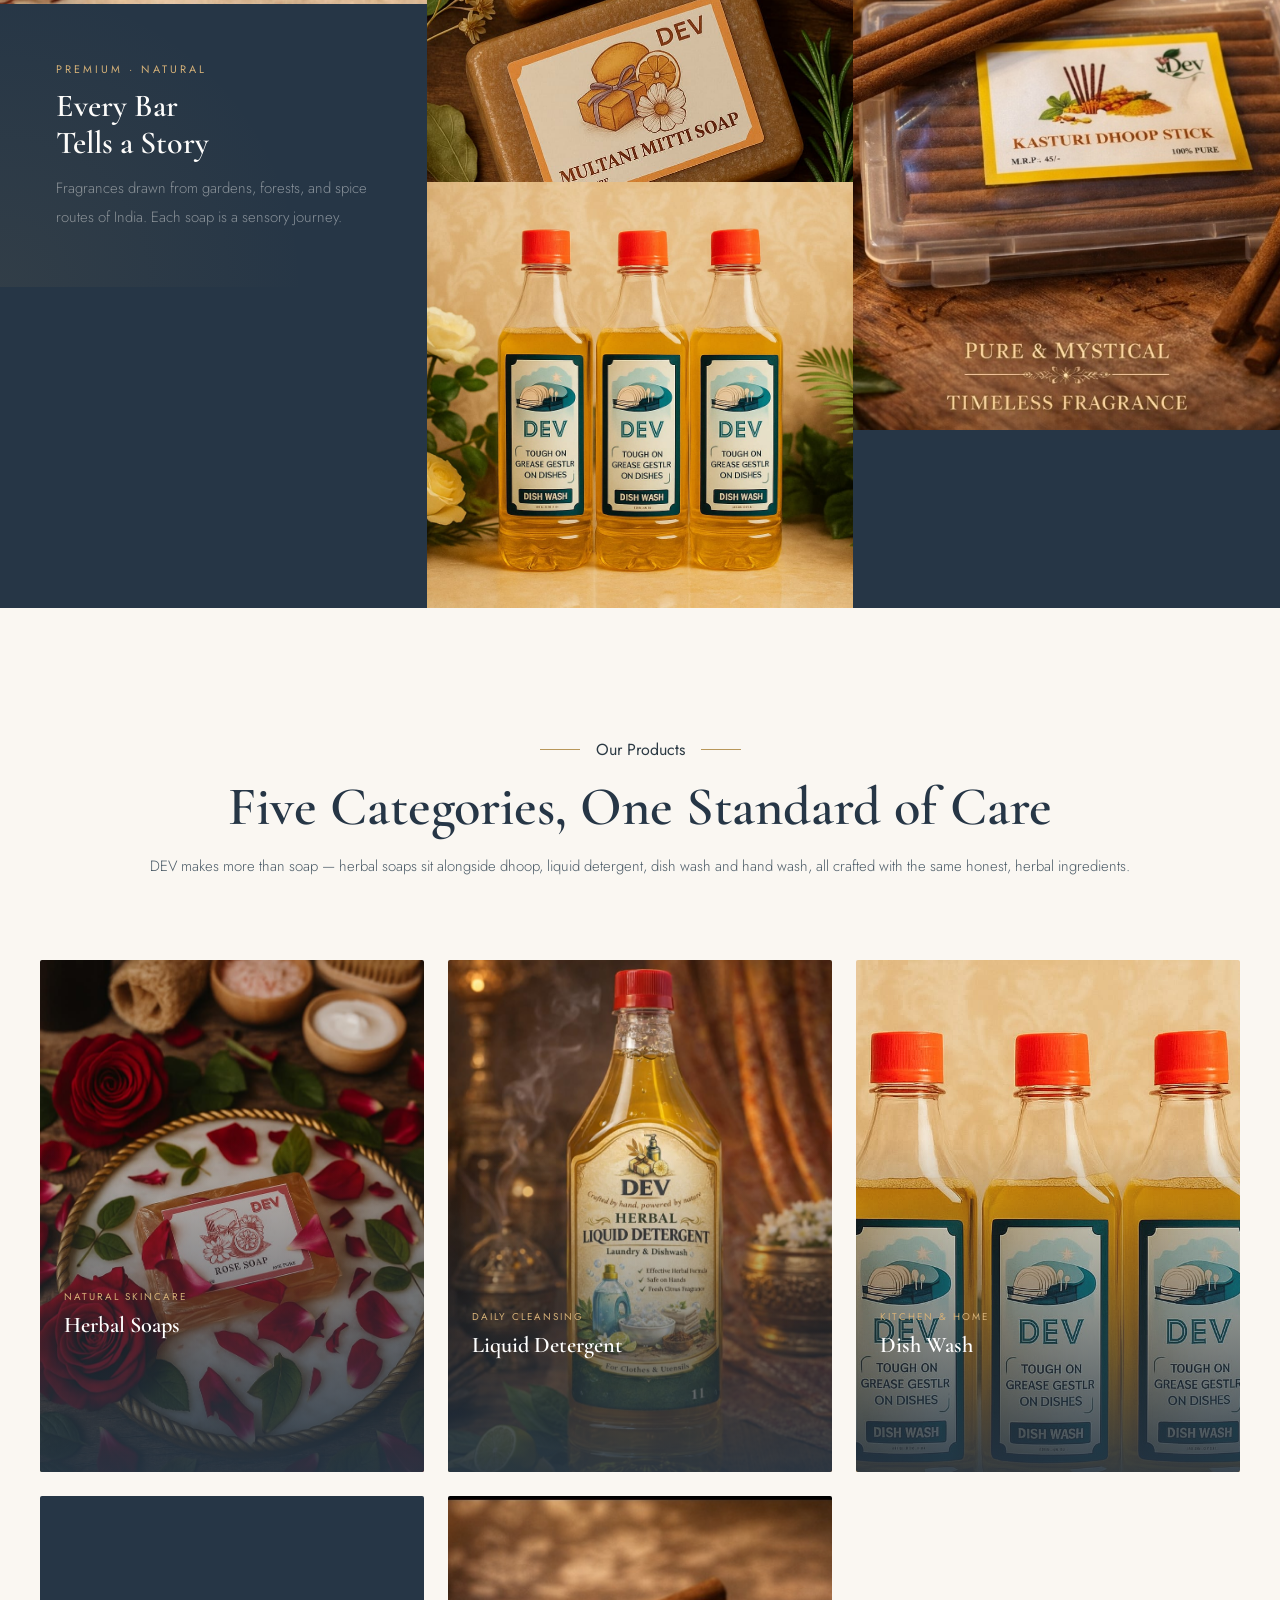
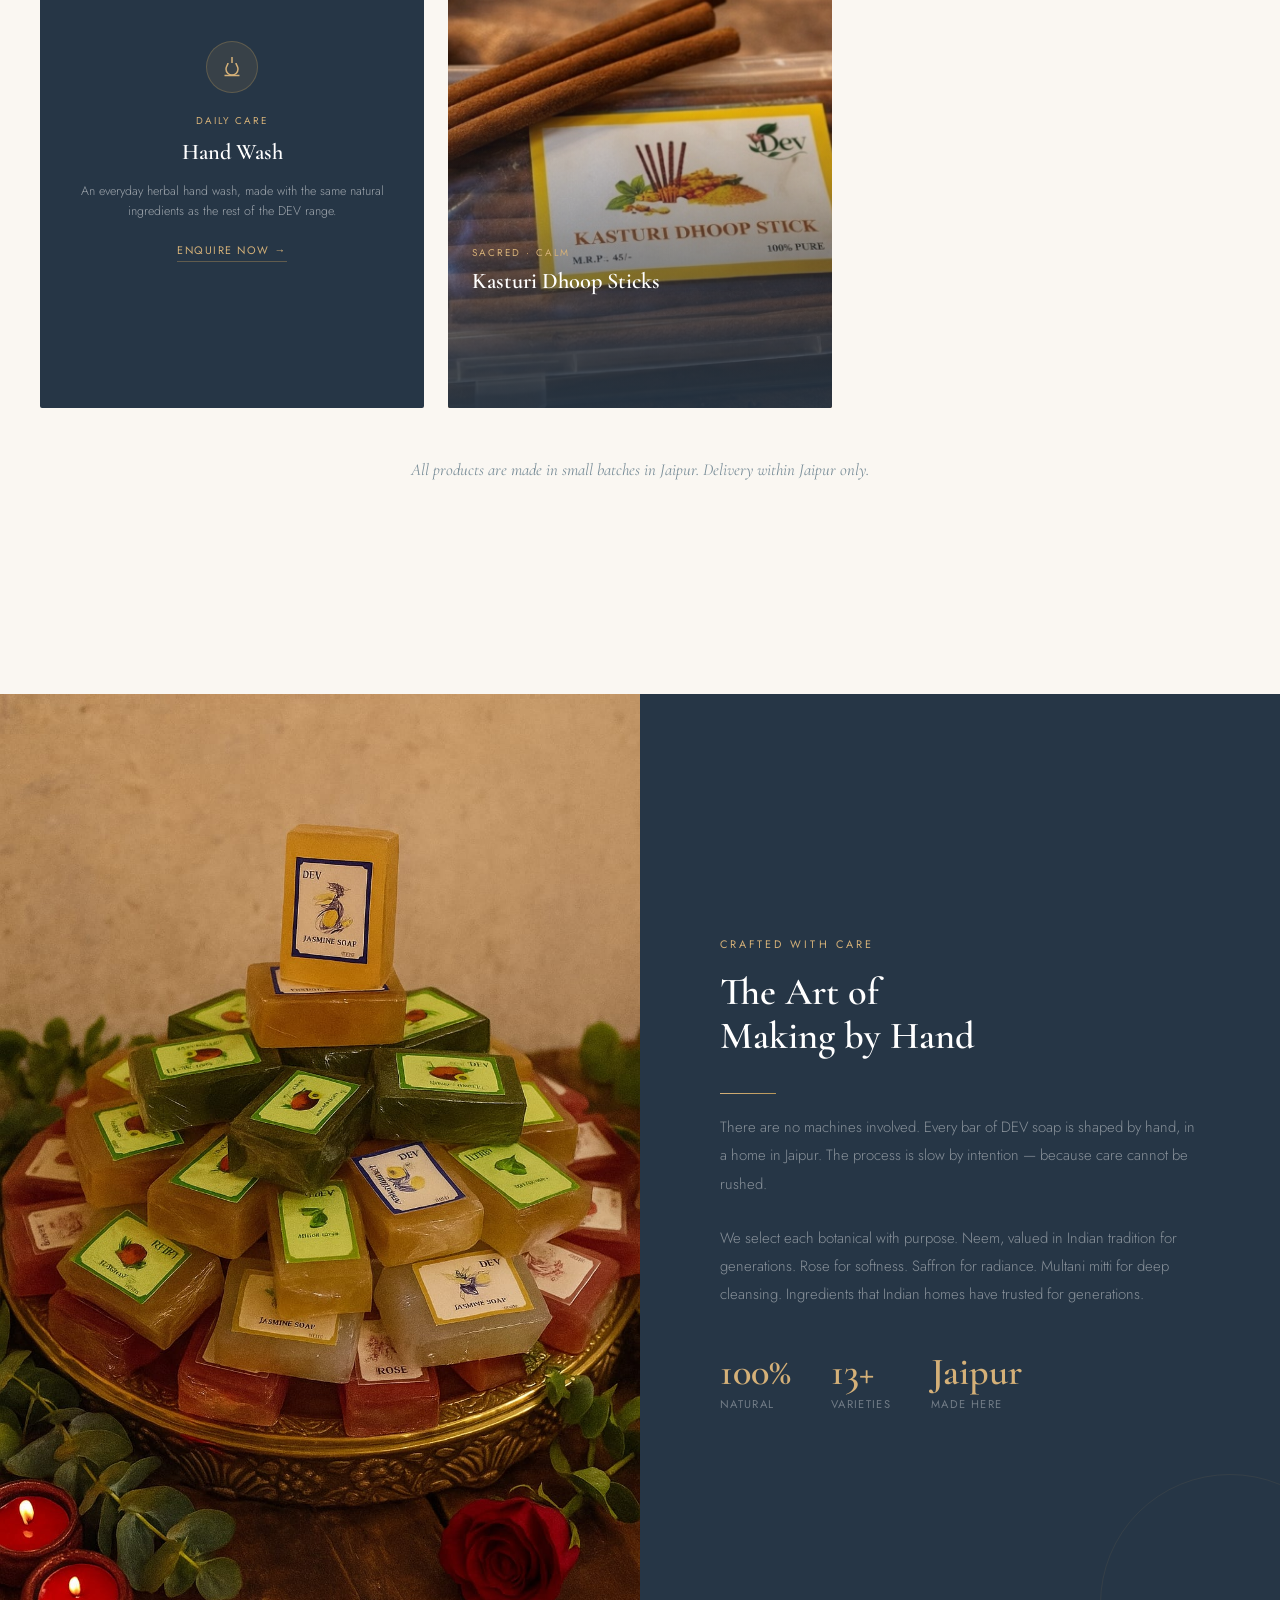
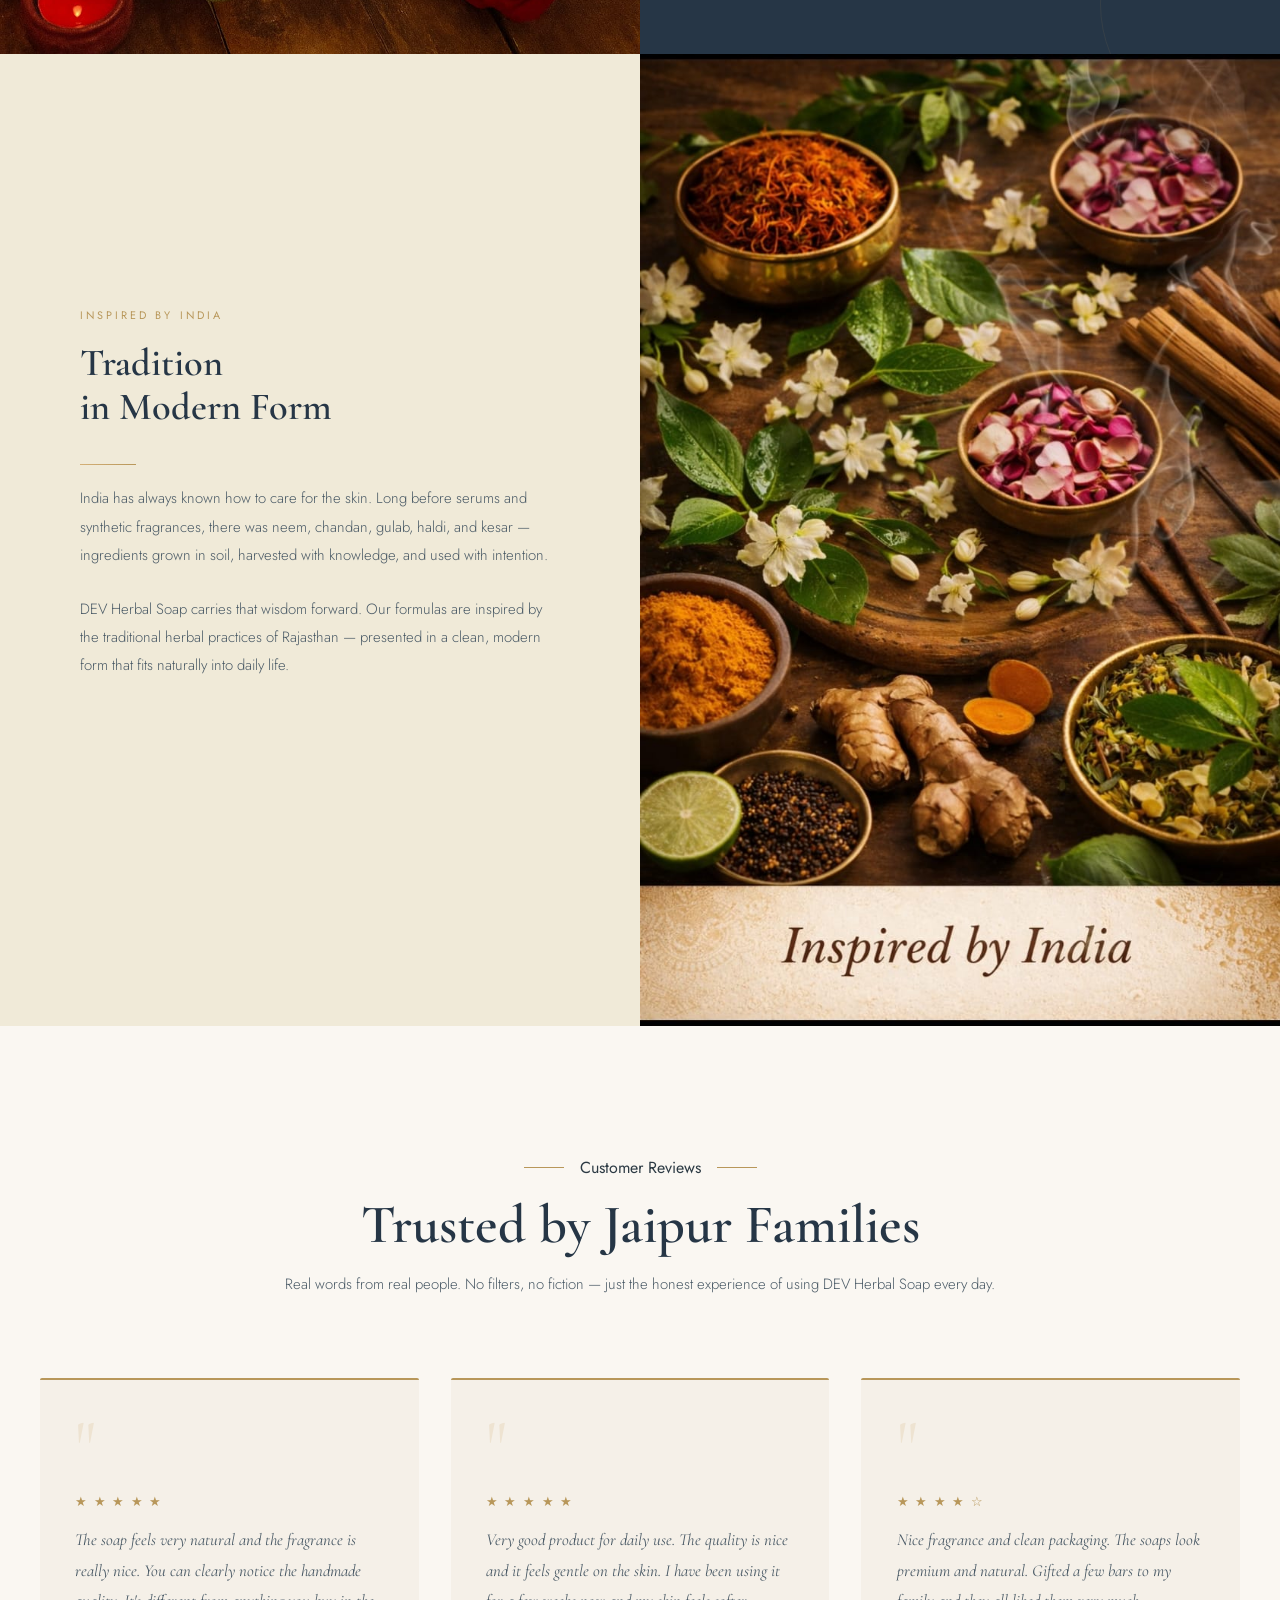
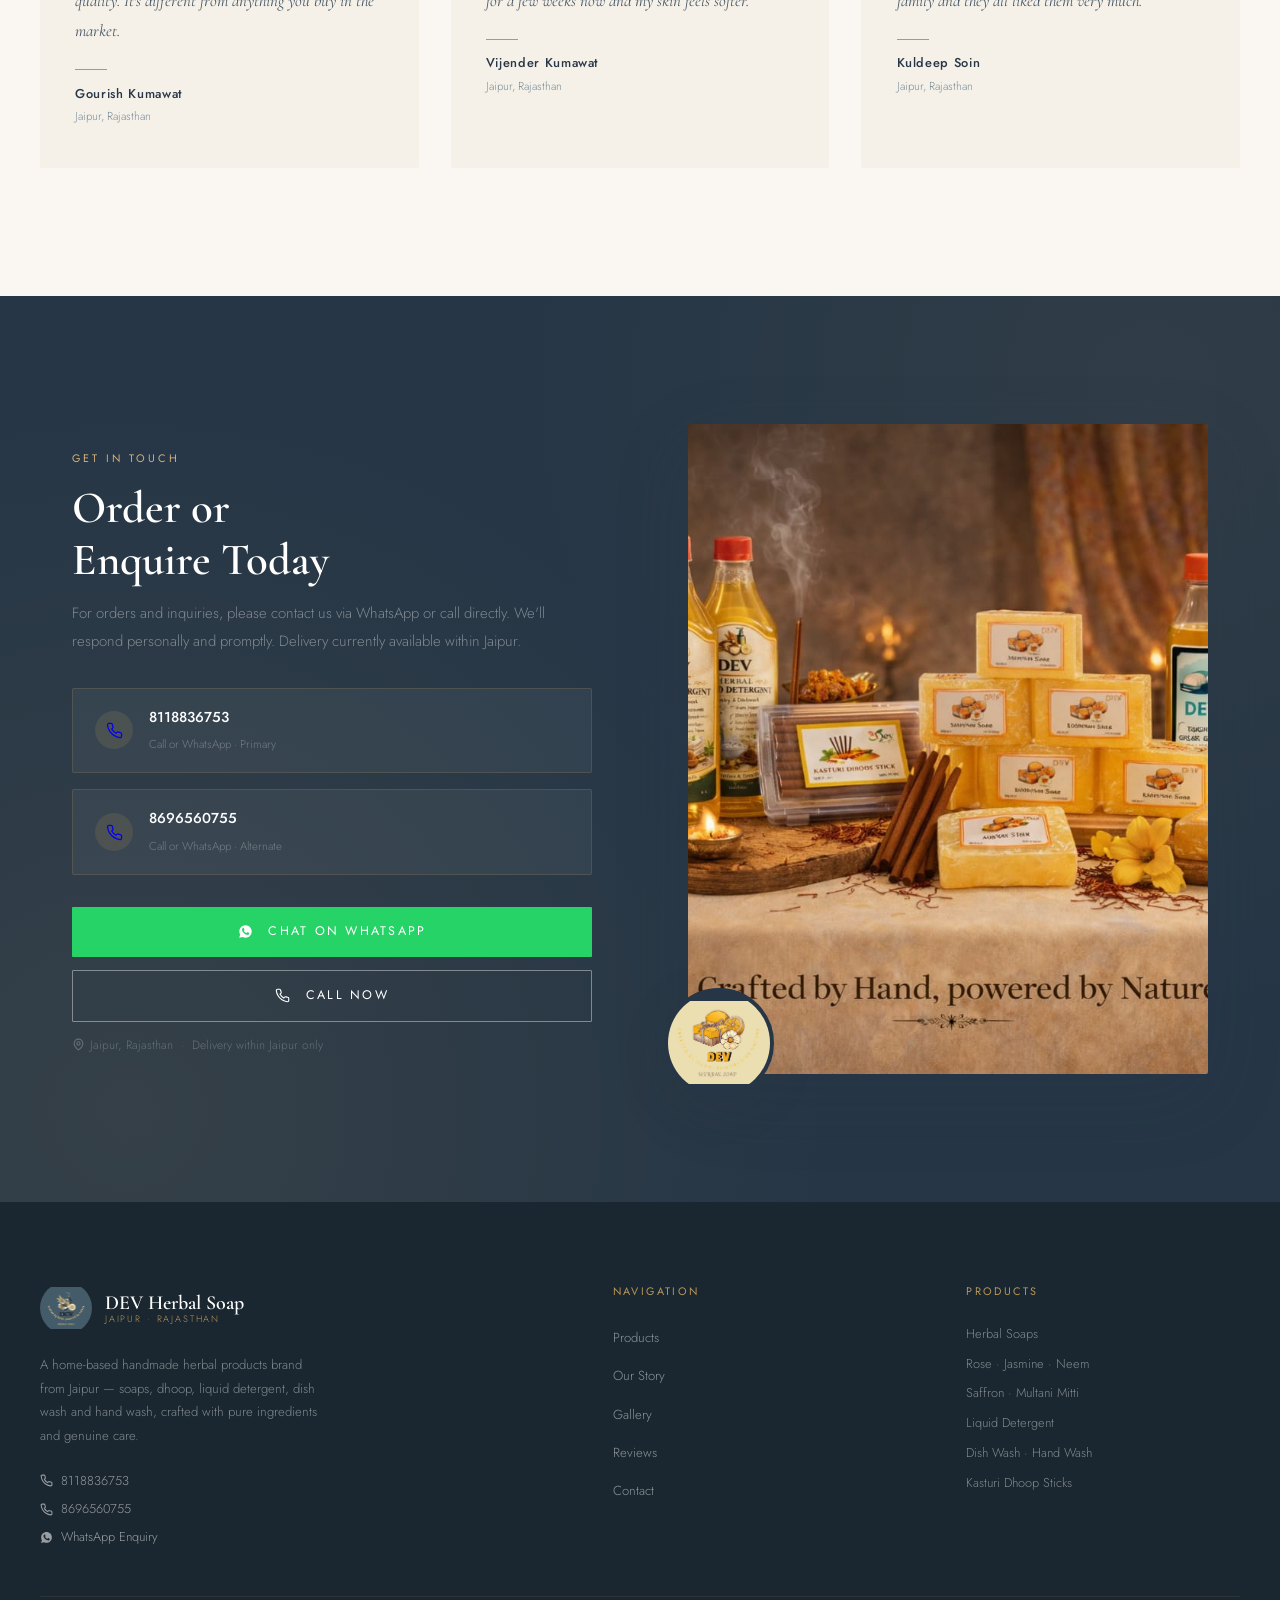
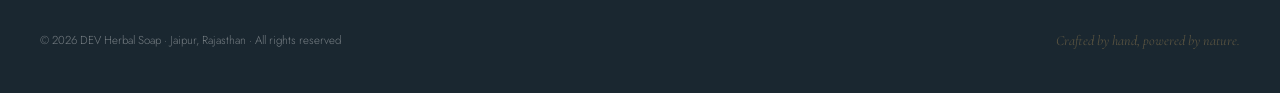
==== commit 75e6a259: "Improve site UX and fix product image cropping issues Reframe the site as a home-care brand (soaps, " ====
--- a/devf.html
+++ b/devf.html
@@ -4,6 +4,8 @@
 <meta charset="UTF-8">
 <meta name="viewport" content="width=device-width, initial-scale=1.0">
 <title>DEV Herbal Soap — Crafted by Hand, Powered by Nature</title>
+<meta name="description" content="DEV Herbal Soap — handmade herbal soaps, incense sticks, and natural home care made by hand in Jaipur, Rajasthan. Pure ingredients, traditional wisdom.">
+<link rel="icon" href="logo_of_devhs.jpg">
 <link rel="preconnect" href="https://fonts.googleapis.com">
 <link rel="preconnect" href="https://fonts.gstatic.com" crossorigin>
 <link href="https://fonts.googleapis.com/css2?family=Cormorant+Garamond:ital,wght@0,300;0,400;0,500;0,600;0,700;1,400;1,500;1,600&family=Jost:wght@300;400;500&display=swap" rel="stylesheet">
@@ -32,6 +34,9 @@
 html{scroll-behavior:smooth;font-size:16px}
 body{font-family:'Jost',sans-serif;background:var(--ivory);color:var(--text);overflow-x:hidden;line-height:1.7}
 img{display:block;max-width:100%;height:auto}
+a:focus-visible,button:focus-visible{outline:2px solid var(--gold);outline-offset:3px}
+.skip-link{position:absolute;left:1rem;top:-60px;background:var(--navy-dark);color:#fff;padding:.8rem 1.4rem;font-size:.8rem;letter-spacing:.05em;text-decoration:none;z-index:1200;transition:top .25s;border-radius:2px}
+.skip-link:focus{top:1rem}
 
 /* ─── UTILITIES ─── */
 .lbl{display:inline-block;font-size:.68rem;letter-spacing:.28em;text-transform:uppercase;color:var(--gold);font-weight:400}
@@ -162,10 +167,20 @@
 
 /* ─── PRODUCTS ─── */
 #products{background:var(--ivory)}
-.prod-g{display:grid;grid-template-columns:repeat(4,1fr);gap:1.5rem}
+.prod-g{display:grid;grid-template-columns:repeat(3,1fr);gap:1.5rem}
 .prod-card{position:relative;overflow:hidden;border-radius:2px;cursor:default}
+.prod-card-text{background:var(--navy-dark);aspect-ratio:3/4;display:flex}
+.pc-body.pc-body-static{position:static;padding:2rem 1.8rem;display:flex;flex-direction:column;align-items:center;justify-content:center;text-align:center;height:100%;gap:.2rem}
+.pc-body-static .pc-ic{width:52px;height:52px;border-radius:50%;background:rgba(184,151,90,.12);border:1px solid rgba(184,151,90,.3);display:flex;align-items:center;justify-content:center;color:var(--gold-lt);margin-bottom:1rem}
+.pc-body-static .pc-ic svg{width:24px;height:24px}
+.pc-body-static .pc-desc{opacity:1;transform:none;margin-top:.3rem}
+.pc-body-static .pc-btn{opacity:1;transform:none;color:var(--gold-lt);border-color:rgba(184,151,90,.4);margin-top:1rem}
 .pc-img{width:100%;aspect-ratio:3/4;object-fit:cover;transition:transform .7s ease;display:block}
 .prod-card:hover .pc-img{transform:scale(1.06)}
+.pc-img-crop-tight{transform:scale(1.25);transform-origin:50% 0%}
+.prod-card:hover .pc-img-crop-tight{transform:scale(1.32);transform-origin:50% 0%}
+.pc-img-crop-tighter{transform:scale(1.35);transform-origin:50% 0%}
+.prod-card:hover .pc-img-crop-tighter{transform:scale(1.42);transform-origin:50% 0%}
 .pc-ov{position:absolute;inset:0;background:linear-gradient(180deg,transparent 35%,rgba(38,54,70,.9) 100%)}
 .pc-body{position:absolute;bottom:0;left:0;right:0;padding:2rem 1.5rem}
 .pc-cat{font-size:.62rem;letter-spacing:.2em;text-transform:uppercase;color:var(--gold-lt);display:block;margin-bottom:.4rem}
@@ -175,6 +190,15 @@
 .pc-btn{display:inline-flex;align-items:center;margin-top:.7rem;font-size:.68rem;letter-spacing:.14em;text-transform:uppercase;color:var(--gold-lt);text-decoration:none;border-bottom:1px solid rgba(184,151,90,.4);padding-bottom:2px;opacity:0;transform:translateY(8px);transition:all .35s .05s}
 .prod-card:hover .pc-btn{opacity:1;transform:none;color:#fff;border-color:rgba(255,255,255,.4)}
 .prod-note{text-align:center;margin-top:3rem;font-family:'Cormorant Garamond',serif;font-size:1.05rem;font-style:italic;color:var(--text-lt)}
+
+/* ─── CATEGORIES ─── */
+.cat-grid{display:grid;grid-template-columns:repeat(5,1fr);gap:1.2rem}
+.cat-card{display:flex;flex-direction:column;align-items:center;text-align:center;gap:.6rem;padding:2.2rem 1.2rem;background:var(--cream);border:1px solid var(--border);border-radius:2px;text-decoration:none;transition:transform .25s,box-shadow .25s,border-color .25s}
+.cat-card:hover{transform:translateY(-4px);box-shadow:var(--sh-md);border-color:var(--gold)}
+.cat-ic{width:52px;height:52px;border-radius:50%;background:var(--navy-dark);display:flex;align-items:center;justify-content:center;color:var(--gold-lt);flex-shrink:0}
+.cat-ic svg{width:26px;height:26px}
+.cat-name{font-family:'Cormorant Garamond',serif;font-size:1.15rem;font-weight:600;color:var(--navy-dark)}
+.cat-desc{font-size:.76rem;color:var(--text-lt);font-weight:300;line-height:1.5}
 
 /* ─── CRAFT ─── */
 #craft{background:var(--cream);padding:0}
@@ -245,18 +269,18 @@
 .f-logo-img{width:52px;height:52px;object-fit:contain;border-radius:50%}
 .f-name{font-family:'Cormorant Garamond',serif;font-size:1.25rem;font-weight:600;color:#fff;line-height:1.1}
 .f-name sub{display:block;font-size:.58rem;letter-spacing:.2em;text-transform:uppercase;color:var(--gold);font-family:'Jost',sans-serif;font-weight:300}
-.f-desc{font-size:.82rem;color:rgba(255,255,255,.28);font-weight:300;line-height:1.8;max-width:290px;margin-bottom:1.4rem}
+.f-desc{font-size:.82rem;color:rgba(255,255,255,.45);font-weight:300;line-height:1.8;max-width:290px;margin-bottom:1.4rem}
 .f-contacts{display:flex;flex-direction:column;gap:.4rem}
-.f-contacts a{font-size:.8rem;color:rgba(255,255,255,.38);text-decoration:none;font-weight:300;transition:color .2s;display:flex;align-items:center;gap:.5rem}
+.f-contacts a{font-size:.8rem;color:rgba(255,255,255,.55);text-decoration:none;font-weight:300;transition:color .2s;display:flex;align-items:center;gap:.5rem}
 .f-contacts a:hover{color:var(--gold-lt)}
 .f-col-h{font-size:.68rem;letter-spacing:.22em;text-transform:uppercase;color:var(--gold);margin-bottom:1.4rem;font-weight:400}
 .f-links{list-style:none;display:flex;flex-direction:column;gap:.7rem}
-.f-links a{text-decoration:none;font-size:.82rem;color:rgba(255,255,255,.32);font-weight:300;transition:color .2s}
+.f-links a{text-decoration:none;font-size:.82rem;color:rgba(255,255,255,.5);font-weight:300;transition:color .2s}
 .f-links a:hover{color:var(--gold-lt)}
 .f-plist{list-style:none;display:flex;flex-direction:column;gap:.5rem}
-.f-plist li{font-size:.8rem;color:rgba(255,255,255,.26);font-weight:300}
+.f-plist li{font-size:.8rem;color:rgba(255,255,255,.45);font-weight:300}
 .fb{display:flex;align-items:center;justify-content:space-between;flex-wrap:wrap;gap:1rem}
-.f-copy{font-size:.72rem;color:rgba(255,255,255,.2);font-weight:300}
+.f-copy{font-size:.72rem;color:rgba(255,255,255,.4);font-weight:300}
 .f-close{font-family:'Cormorant Garamond',serif;font-size:.88rem;font-style:italic;color:rgba(184,151,90,.4)}
 
 /* ─── FLOAT WA ─── */
@@ -270,6 +294,7 @@
   .prod-g{grid-template-columns:repeat(2,1fr)}
   .sc-grid{grid-template-columns:1fr 1fr}
   .ft{grid-template-columns:1fr 1fr;gap:2.5rem}
+  .cat-grid{grid-template-columns:repeat(3,1fr)}
 }
 @media(max-width:900px){
   #hero{grid-template-columns:1fr;min-height:auto}
@@ -288,6 +313,7 @@
   nav ul,.nav-wa{display:none}
   .burger{display:flex}
   #nav{padding:0 1.5rem}
+  .cat-grid{grid-template-columns:repeat(2,1fr)}
 }
 @media(max-width:620px){
   .prod-g{grid-template-columns:1fr 1fr}
@@ -299,34 +325,42 @@
   .hero-copy{padding:3rem 1.8rem}
   .hero-ctas{flex-direction:column}
   .craft-stats{gap:1.5rem}
+  .cat-grid{grid-template-columns:1fr 1fr;gap:.8rem}
+  .cat-card{padding:1.6rem .8rem}
 }
 @media(max-width:400px){
   .prod-g{grid-template-columns:1fr}
 }
+@media(prefers-reduced-motion:reduce){
+  *,*::before,*::after{animation-duration:.01ms!important;animation-iteration-count:1!important;transition-duration:.01ms!important;scroll-behavior:auto!important}
+  .rv,.rl,.rr{opacity:1!important;transform:none!important}
+}
 </style>
 </head>
 <body>
 
+<a href="#hero" class="skip-link">Skip to content</a>
+
 <!-- NAV -->
 <header id="nav">
   <a href="#hero" class="nav-logo">
-    <img src="PHOTO-2026-04-06-08-38-18.jpg" alt="DEV Herbal Soap Logo" class="nav-logo-img" onerror="this.style.display='none'">
+    <img src="logo_of_devhs.jpg" alt="DEV Herbal Soap Logo" class="nav-logo-img" onerror="this.style.display='none'">
     <div class="nav-brand">DEV Herbal Soap<sub>Jaipur · Rajasthan</sub></div>
   </a>
   <nav><ul>
+    <li><a href="#categories">Products</a></li>
     <li><a href="#about">Our Story</a></li>
     <li><a href="#showcase">Gallery</a></li>
-    <li><a href="#products">Products</a></li>
     <li><a href="#testimonials">Reviews</a></li>
     <li><a href="#contact">Contact</a></li>
   </ul></nav>
-  <a href="https://wa.me/918118836753?text=Hello%20DEV%20Herbal%20Soap!" target="_blank" class="nav-wa">💬 WhatsApp</a>
-  <button class="burger" id="burger"><span></span><span></span><span></span></button>
+  <a href="https://wa.me/918118836753?text=Hello%20DEV%20Herbal%20Soap!" target="_blank" class="nav-wa"><svg width="15" height="15" viewBox="0 0 24 24" fill="currentColor" aria-hidden="true"><path d="M12.04 2C6.58 2 2.13 6.45 2.13 11.91c0 1.79.47 3.48 1.32 4.94L2 22l5.29-1.39a9.87 9.87 0 0 0 4.75 1.21h.01c5.46 0 9.9-4.45 9.9-9.91C21.96 6.45 17.5 2 12.04 2zm5.86 14.01c-.24.68-1.42 1.31-1.96 1.35-.5.05-1.12.07-1.81-.11-.42-.11-.95-.31-1.64-.61-2.88-1.24-4.76-4.15-4.9-4.34-.14-.19-1.17-1.56-1.17-2.97 0-1.41.74-2.1 1-2.39.26-.29.57-.36.76-.36h.55c.18 0 .41-.03.64.49.24.55.81 1.9.88 2.04.07.14.12.31.02.5-.09.19-.14.31-.28.47-.14.16-.29.36-.42.48-.14.13-.28.28-.12.55.16.28.71 1.17 1.53 1.9 1.05.94 1.94 1.23 2.21 1.37.28.14.44.12.6-.07.16-.19.7-.81.88-1.09.19-.28.37-.23.62-.14.26.09 1.63.77 1.91.91.28.14.47.21.54.33.07.13.07.71-.17 1.39z"/></svg> WhatsApp</a>
+  <button class="burger" id="burger" aria-label="Toggle navigation menu" aria-expanded="false" aria-controls="mob"><span></span><span></span><span></span></button>
 </header>
 <div id="mob">
+  <a href="#categories" class="mob-a">Products</a>
   <a href="#about" class="mob-a">Our Story</a>
   <a href="#showcase" class="mob-a">Gallery</a>
-  <a href="#products" class="mob-a">Products</a>
   <a href="#testimonials" class="mob-a">Reviews</a>
   <a href="#contact" class="mob-a">Contact</a>
 </div>
@@ -334,21 +368,21 @@
 <!-- HERO -->
 <section id="hero">
   <div class="hero-img">
-    <img src="1image.jpeg" alt="DEV Herbal Soap Collection" onerror="this.src='PHOTO-2026-04-06-08-38-18.jpg'">
+    <img src="1image.jpeg" alt="DEV Herbal Soap Collection" onerror="this.src='image16.jpg'">
     <div class="hero-overlay"></div>
   </div>
   <div class="hero-copy">
     <div class="hero-eye rv"><span class="hero-eye-txt">Handmade in Jaipur, Rajasthan</span></div>
     <h1 class="hero-h1 rv">
-      <span class="hero-h1-main">Crafted<br>by Nature.</span>
+      <span class="hero-h1-main">Handmade Soaps<br>&amp; Home Care.</span>
       <span class="hero-h1-brand">DEV Herbal Soap</span>
     </h1>
     <p class="hero-tag rv">Crafted by hand, powered by nature</p>
     <div class="hero-rule rv"></div>
-    <p class="hero-desc rv">Pure herbal soaps and natural home care made with love in a Jaipur home. Every bar is a quiet ritual — honest ingredients, traditional wisdom, and the warmth of local hands.</p>
+    <p class="hero-desc rv">From herbal soaps to dhoop sticks, liquid detergent, dish wash and hand wash — every DEV product is made by hand in a Jaipur home, with honest ingredients and traditional care.</p>
     <div class="hero-ctas rv">
-      <a href="#products" class="btn btn-gold">Explore Products</a>
-      <a href="https://wa.me/918118836753?text=Hello%20DEV%20Herbal%20Soap!" target="_blank" class="btn btn-ghost">💬 WhatsApp Us</a>
+      <a href="#categories" class="btn btn-gold">Explore Products</a>
+      <a href="https://wa.me/918118836753?text=Hello%20DEV%20Herbal%20Soap!" target="_blank" class="btn btn-ghost"><svg width="15" height="15" viewBox="0 0 24 24" fill="currentColor" aria-hidden="true"><path d="M12.04 2C6.58 2 2.13 6.45 2.13 11.91c0 1.79.47 3.48 1.32 4.94L2 22l5.29-1.39a9.87 9.87 0 0 0 4.75 1.21h.01c5.46 0 9.9-4.45 9.9-9.91C21.96 6.45 17.5 2 12.04 2zm5.86 14.01c-.24.68-1.42 1.31-1.96 1.35-.5.05-1.12.07-1.81-.11-.42-.11-.95-.31-1.64-.61-2.88-1.24-4.76-4.15-4.9-4.34-.14-.19-1.17-1.56-1.17-2.97 0-1.41.74-2.1 1-2.39.26-.29.57-.36.76-.36h.55c.18 0 .41-.03.64.49.24.55.81 1.9.88 2.04.07.14.12.31.02.5-.09.19-.14.31-.28.47-.14.16-.29.36-.42.48-.14.13-.28.28-.12.55.16.28.71 1.17 1.53 1.9 1.05.94 1.94 1.23 2.21 1.37.28.14.44.12.6-.07.16-.19.7-.81.88-1.09.19-.28.37-.23.62-.14.26.09 1.63.77 1.91.91.28.14.47.21.54.33.07.13.07.71-.17 1.39z"/></svg> WhatsApp Us</a>
     </div>
     <div class="hero-stamp rv">
       <div class="hero-stamp-c">
@@ -367,33 +401,71 @@
     <span class="mq-item">Handmade with Care <span class="mq-dot"></span></span>
     <span class="mq-item">Pure Herbal Goodness <span class="mq-dot"></span></span>
     <span class="mq-item">Crafted in Jaipur <span class="mq-dot"></span></span>
-    <span class="mq-item">Tradition in Every Bar <span class="mq-dot"></span></span>
+    <span class="mq-item">Soaps · Dhoop · Home Care <span class="mq-dot"></span></span>
     <span class="mq-item">Natural &amp; Honest <span class="mq-dot"></span></span>
-    <span class="mq-item">Elegant Everyday Wellness <span class="mq-dot"></span></span>
+    <span class="mq-item">Trusted Everyday Essentials <span class="mq-dot"></span></span>
     <span class="mq-item">Handmade with Care <span class="mq-dot"></span></span>
     <span class="mq-item">Pure Herbal Goodness <span class="mq-dot"></span></span>
     <span class="mq-item">Crafted in Jaipur <span class="mq-dot"></span></span>
-    <span class="mq-item">Tradition in Every Bar <span class="mq-dot"></span></span>
+    <span class="mq-item">Soaps · Dhoop · Home Care <span class="mq-dot"></span></span>
     <span class="mq-item">Natural &amp; Honest <span class="mq-dot"></span></span>
-    <span class="mq-item">Elegant Everyday Wellness <span class="mq-dot"></span></span>
+    <span class="mq-item">Trusted Everyday Essentials <span class="mq-dot"></span></span>
   </div>
 </div>
+
+<!-- CATEGORIES -->
+<section id="categories" class="sec" style="padding-top:6rem;padding-bottom:6rem;background:var(--ivory)">
+  <div class="wrap">
+    <div class="sec-hd rv">
+      <div class="lbl-row">What We Make</div>
+      <h2 class="heading" style="margin-top:.8rem">One Home, Five Product Lines</h2>
+      <p class="body-text" style="margin-top:.8rem;max-width:640px;margin-left:auto;margin-right:auto">DEV Herbal Soap is a home-care brand, not only a soap-maker. Every category below is made by hand, in small batches, in the same Jaipur home.</p>
+    </div>
+    <div class="cat-grid">
+      <a href="#products" class="cat-card rv">
+        <span class="cat-ic" aria-hidden="true"><svg viewBox="0 0 24 24" fill="none" stroke="currentColor" stroke-width="1.5"><rect x="4" y="9" width="16" height="11" rx="1.5"/><path d="M8 9V6.5a4 4 0 0 1 8 0V9"/></svg></span>
+        <span class="cat-name">Herbal Soaps</span>
+        <span class="cat-desc">Rose, jasmine, neem, saffron &amp; multani mitti</span>
+      </a>
+      <a href="#products" class="cat-card rv">
+        <span class="cat-ic" aria-hidden="true"><svg viewBox="0 0 24 24" fill="none" stroke="currentColor" stroke-width="1.5"><path d="M9 3h6v3l2 3v10.5A1.5 1.5 0 0 1 15.5 21h-7A1.5 1.5 0 0 1 7 19.5V9l2-3V3Z"/><path d="M7 13h10"/></svg></span>
+        <span class="cat-name">Liquid Detergent</span>
+        <span class="cat-desc">Herbal formula for laundry &amp; utensils</span>
+      </a>
+      <a href="#products" class="cat-card rv">
+        <span class="cat-ic" aria-hidden="true"><svg viewBox="0 0 24 24" fill="none" stroke="currentColor" stroke-width="1.5"><path d="M12 3s5 5.5 5 9.5a5 5 0 0 1-10 0C7 8.5 12 3 12 3Z"/></svg></span>
+        <span class="cat-name">Dish Wash</span>
+        <span class="cat-desc">Cuts grease, gentle on hands</span>
+      </a>
+      <a href="#products" class="cat-card rv">
+        <span class="cat-ic" aria-hidden="true"><svg viewBox="0 0 24 24" fill="none" stroke="currentColor" stroke-width="1.5"><path d="M12 2v6M8 8c0 2-2 3-2 6a6 6 0 0 0 12 0c0-3-2-4-2-6"/><path d="M4.5 20.5h15"/></svg></span>
+        <span class="cat-name">Hand Wash</span>
+        <span class="cat-desc">Everyday herbal hand cleanser</span>
+      </a>
+      <a href="#products" class="cat-card rv">
+        <span class="cat-ic" aria-hidden="true"><svg viewBox="0 0 24 24" fill="none" stroke="currentColor" stroke-width="1.5"><path d="M12 21V9M12 9c-3 0-3-3-6-3M12 9c0-3.5 2-4.5 2-7"/></svg></span>
+        <span class="cat-name">Kasturi Dhoop</span>
+        <span class="cat-desc">Pure incense sticks, traditional fragrance</span>
+      </a>
+    </div>
+  </div>
+</section>
 
 <!-- ABOUT -->
 <section id="about" class="sec">
   <div class="wrap">
     <div class="about-g">
       <div class="about-cluster rl">
-        <img src="2image.jpeg" alt="DEV Herbal Soap" class="about-main" onerror="this.src='PHOTO-2026-04-06-08-38-18.jpg'">
-        <img src="logo_of_devhs.jpg" alt="Rose Soap" class="about-accent" onerror="this.style.display='none'">
+        <img src="2image.jpeg" alt="Stack of DEV Jasmine Soap bars" class="about-main" onerror="this.src='image9.jpeg'">
+        <img src="image6.jpeg" alt="DEV Rose Soap close-up" class="about-accent" onerror="this.style.display='none'">
         <div class="about-badge"><span class="ab-num">13+</span><span class="ab-lbl">Varieties</span></div>
       </div>
       <div class="about-txt rr">
         <div class="lbl">Our Story</div>
         <h2 class="heading" style="margin-top:.5rem">Born in a Home,<br>Built on Care</h2>
         <div class="pull">"We didn't start a factory. We started a practice — the quiet, careful art of making something honest."</div>
-        <p class="body-text">DEV Herbal Soap began the way most beautiful things do — at home, with intention. In the heart of Jaipur, Rajasthan, we began crafting herbal soaps by hand, inspired by India's long tradition of natural wellness.</p>
-        <p class="body-text" style="margin-top:.8rem">Every bar is made in small batches, with natural ingredients chosen for their purity and purpose — neem for cleansing, rose for softness, saffron for radiance, jasmine for calm. No shortcuts. No harsh chemicals. Just the good of nature, shaped by hand.</p>
+        <p class="body-text">DEV Herbal Soap began the way most beautiful things do — at home, with intention. In the heart of Jaipur, Rajasthan, we began crafting herbal soaps by hand, inspired by India's long tradition of natural wellness — and have since grown into a small home-care brand, making dhoop, liquid detergent, dish wash and hand wash alongside our soaps.</p>
+        <p class="body-text" style="margin-top:.8rem">Every product is made in small batches, with natural ingredients chosen for their purity and purpose — neem for cleansing, rose for softness, saffron for radiance, jasmine for calm. No shortcuts. No harsh chemicals. Just the good of nature, shaped by hand.</p>
         <p class="body-text" style="margin-top:.8rem">We are a young brand, six months old and growing — not in size, but in care. And we believe that good things are worth making slowly.</p>
         <div class="pillars">
           <div class="pill"><div class="pill-dot"></div><div class="pill-txt"><strong>Handmade in Jaipur</strong><span>Home-crafted, small batch</span></div></div>
@@ -412,7 +484,7 @@
     <!-- Col 1 -->
     <div class="sc-col">
       <div class="sc-img tall">
-        <img src="image11.jpg" alt="Jasmine Soap" onerror="this.parentElement.style.background='#3a5068'">
+        <img src="image12.jpg" alt="DEV Saffron Soap stack" onerror="this.parentElement.style.background='#3a5068'">
         <div class="sc-img-ov"></div>
       </div>
       <div class="sc-txt">
@@ -427,22 +499,22 @@
         <div class="sc-gold-q">"Pure herbal goodness in every lather."</div>
       </div>
       <div class="sc-img wd">
-        <img src="logo_of_devhs.jpg" alt="Multani Mitti Soap" onerror="this.parentElement.style.background='#4d6b84'">
+        <img src="4image.jpeg" alt="DEV Multani Mitti Soap" onerror="this.parentElement.style.background='#4d6b84'">
         <div class="sc-img-ov"></div>
       </div>
       <div class="sc-img sq">
-        <img src="image7.jpg" alt="Rose shaped soap" onerror="this.parentElement.style.background='#6889a0'">
+        <img src="image7.jpg" alt="DEV Herbal Dish Wash bottles" onerror="this.parentElement.style.background='#6889a0'">
         <div class="sc-img-ov"></div>
       </div>
     </div>
     <!-- Col 3 -->
     <div class="sc-col">
       <div class="sc-img sq">
-        <img src="image12.jpg" alt="Saffron Soaps" onerror="this.parentElement.style.background='#3a5068'">
+        <img src="image13.jpg" alt="DEV Herbal Liquid Detergent bottle" onerror="this.parentElement.style.background='#3a5068'">
         <div class="sc-img-ov"></div>
       </div>
       <div class="sc-img tall">
-        <img src="image13.jpg" alt="Jasmine soaps arrangement" onerror="this.parentElement.style.background='#263646'">
+        <img src="image11.jpg" alt="DEV Kasturi Dhoop incense sticks" onerror="this.parentElement.style.background='#263646'">
         <div class="sc-img-ov"></div>
       </div>
     </div>
@@ -454,22 +526,22 @@
   <div class="wrap">
     <div class="sec-hd rv">
       <div class="lbl-row">Our Products</div>
-      <h2 class="heading" style="margin-top:.8rem">Pure Herbal, Made by Hand</h2>
-      <p class="body-text" style="margin-top:.8rem">From skin-nourishing soaps to natural home care — everything we make begins with honest, herbal ingredients and ends with something your skin will thank you for.</p>
+      <h2 class="heading" style="margin-top:.8rem">Five Categories, One Standard of Care</h2>
+      <p class="body-text" style="margin-top:.8rem">DEV makes more than soap — herbal soaps sit alongside dhoop, liquid detergent, dish wash and hand wash, all crafted with the same honest, herbal ingredients.</p>
     </div>
     <div class="prod-g">
       <div class="prod-card rv">
-        <img src="1image.jpeg" alt="Herbal Soaps" class="pc-img" onerror="this.src='PHOTO-2026-04-06-08-38-18.jpg'">
+        <img src="1image.jpeg" alt="Herbal Soaps" class="pc-img" onerror="this.src='image9.jpeg'">
         <div class="pc-ov"></div>
         <div class="pc-body">
           <span class="pc-cat">Natural Skincare</span>
           <div class="pc-name">Herbal Soaps</div>
-          <div class="pc-desc">We offer a wide range of herbal soap varieties crafted using natural ingredients — rose, saffron, neem, jasmine, sandalwood, and more.</div>
+          <div class="pc-desc">We offer a wide range of herbal soap varieties crafted using natural ingredients — rose, saffron, neem, jasmine, multani mitti, and more.</div>
           <a href="#contact" class="pc-btn">Enquire Now →</a>
         </div>
       </div>
       <div class="prod-card rv">
-        <img src="image13.jpg" alt="Herbal Liquid Detergent" class="pc-img" onerror="this.src='PHOTO-2026-04-06-08-38-18.jpg'">
+        <img src="image13.jpg" alt="Herbal Liquid Detergent" class="pc-img" onerror="this.src='image9.jpeg'">
         <div class="pc-ov"></div>
         <div class="pc-body">
           <span class="pc-cat">Daily Cleansing</span>
@@ -479,7 +551,7 @@
         </div>
       </div>
       <div class="prod-card rv">
-        <img src="image7.jpg" alt="Herbal Dish Wash" class="pc-img" onerror="this.src='PHOTO-2026-04-06-08-38-18.jpg'">
+        <img src="image7.jpg" alt="Herbal Dish Wash" class="pc-img pc-img-crop-tight" onerror="this.src='image9.jpeg'">
         <div class="pc-ov"></div>
         <div class="pc-body">
           <span class="pc-cat">Kitchen &amp; Home</span>
@@ -488,20 +560,29 @@
           <a href="#contact" class="pc-btn">Enquire Now →</a>
         </div>
       </div>
+      <div class="prod-card prod-card-text rv">
+        <div class="pc-body pc-body-static">
+          <span class="pc-ic" aria-hidden="true"><svg viewBox="0 0 24 24" fill="none" stroke="currentColor" stroke-width="1.5"><path d="M12 2v6M8 8c0 2-2 3-2 6a6 6 0 0 0 12 0c0-3-2-4-2-6"/><path d="M4.5 20.5h15"/></svg></span>
+          <span class="pc-cat">Daily Care</span>
+          <div class="pc-name">Hand Wash</div>
+          <div class="pc-desc">An everyday herbal hand wash, made with the same natural ingredients as the rest of the DEV range.</div>
+          <a href="#contact" class="pc-btn">Enquire Now →</a>
+        </div>
+      </div>
       <div class="prod-card rv">
-        <img src="image11.jpg" alt="Incense Sticks" class="pc-img" onerror="this.parentElement.style.background='var(--navy-dark)'">
+        <img src="image11.jpg" alt="Kasturi Dhoop Incense Sticks" class="pc-img pc-img-crop-tighter" onerror="this.parentElement.style.background='var(--navy-dark)'">
         <div class="pc-ov"></div>
         <div class="pc-body">
           <span class="pc-cat">Sacred · Calm</span>
-          <div class="pc-name">Incense Sticks</div>
-          <div class="pc-desc">There are multiple fragrance varieties available in incense sticks. Please contact us to explore all options.</div>
+          <div class="pc-name">Kasturi Dhoop Sticks</div>
+          <div class="pc-desc">Pure, traditional incense sticks. Please contact us to explore fragrance options.</div>
           <a href="#contact" class="pc-btn">Enquire Now →</a>
         </div>
       </div>
     </div>
     <p class="prod-note rv">All products are made in small batches in Jaipur. Delivery within Jaipur only.</p>
     <div style="text-align:center;margin-top:2rem">
-      <a href="https://wa.me/918118836753?text=Hello!%20I%20want%20to%20know%20more%20about%20DEV%20Herbal%20Soap." target="_blank" class="btn btn-navy rv">💬 Enquire on WhatsApp</a>
+      <a href="https://wa.me/918118836753?text=Hello!%20I%20want%20to%20know%20more%20about%20DEV%20Herbal%20Soap." target="_blank" class="btn btn-navy rv"><svg width="15" height="15" viewBox="0 0 24 24" fill="currentColor" aria-hidden="true"><path d="M12.04 2C6.58 2 2.13 6.45 2.13 11.91c0 1.79.47 3.48 1.32 4.94L2 22l5.29-1.39a9.87 9.87 0 0 0 4.75 1.21h.01c5.46 0 9.9-4.45 9.9-9.91C21.96 6.45 17.5 2 12.04 2zm5.86 14.01c-.24.68-1.42 1.31-1.96 1.35-.5.05-1.12.07-1.81-.11-.42-.11-.95-.31-1.64-.61-2.88-1.24-4.76-4.15-4.9-4.34-.14-.19-1.17-1.56-1.17-2.97 0-1.41.74-2.1 1-2.39.26-.29.57-.36.76-.36h.55c.18 0 .41-.03.64.49.24.55.81 1.9.88 2.04.07.14.12.31.02.5-.09.19-.14.31-.28.47-.14.16-.29.36-.42.48-.14.13-.28.28-.12.55.16.28.71 1.17 1.53 1.9 1.05.94 1.94 1.23 2.21 1.37.28.14.44.12.6-.07.16-.19.7-.81.88-1.09.19-.28.37-.23.62-.14.26.09 1.63.77 1.91.91.28.14.47.21.54.33.07.13.07.71-.17 1.39z"/></svg> Enquire on WhatsApp</a>
     </div>
   </div>
 </section>
@@ -510,14 +591,14 @@
 <section id="craft">
   <div class="craft-g">
     <div class="craft-img">
-      <img src="image9.jpeg" alt="Handmade Soap" onerror="this.src='PHOTO-2026-04-06-08-38-18.jpg'">
+      <img src="image9.jpeg" alt="Pyramid of handmade DEV soap bars" onerror="this.src='image16.jpg'">
     </div>
     <div class="craft-copy">
       <div class="lbl rv">Crafted with Care</div>
       <h2 class="heading rv" style="margin-top:.5rem;color:#fff">The Art of<br>Making by Hand</h2>
       <div class="rule rv" style="margin:1.2rem 0"></div>
       <p class="body-text rv" style="color:rgba(255,255,255,.45)">There are no machines involved. Every bar of DEV soap is shaped by hand, in a home in Jaipur. The process is slow by intention — because care cannot be rushed.</p>
-      <p class="body-text rv" style="color:rgba(255,255,255,.45);margin-top:.8rem">We select each botanical with purpose. Neem for its ancient antibacterial wisdom. Rose for softness. Saffron for radiance. Multani mitti for deep cleansing. Ingredients that Indian homes have trusted for generations.</p>
+      <p class="body-text rv" style="color:rgba(255,255,255,.45);margin-top:.8rem">We select each botanical with purpose. Neem, valued in Indian tradition for generations. Rose for softness. Saffron for radiance. Multani mitti for deep cleansing. Ingredients that Indian homes have trusted for generations.</p>
       <div class="craft-stats rv">
         <div><span class="cs-num">100%</span><span class="cs-lbl">Natural</span></div>
         <div><span class="cs-num">13+</span><span class="cs-lbl">Varieties</span></div>
@@ -539,7 +620,7 @@
       <div style="margin-top:2rem"><a href="#contact" class="btn btn-navy rv">Connect with Us</a></div>
     </div>
     <div class="nat-img">
-      <img src="image10.jpg" alt="Jasmine Soap natural" onerror="this.src='PHOTO-2026-04-06-08-38-18.jpg'">
+      <img src="image10.jpg" alt="Natural herbal ingredients — saffron, rose, jasmine, turmeric" onerror="this.src='image9.jpeg'">
     </div>
   </div>
 </section>
@@ -590,23 +671,23 @@
       <p class="body-text rv" style="color:rgba(255,255,255,.4);margin-top:.8rem">For orders and inquiries, please contact us via WhatsApp or call directly. We'll respond personally and promptly. Delivery currently available within Jaipur.</p>
       <div class="ct-cards rv">
         <a href="tel:+918118836753" class="ct-card">
-          <div class="ct-icon">📞</div>
+          <div class="ct-icon"><svg width="17" height="17" viewBox="0 0 24 24" fill="none" stroke="currentColor" stroke-width="1.8" aria-hidden="true"><path d="M22 16.92v3a2 2 0 0 1-2.18 2 19.79 19.79 0 0 1-8.63-3.07 19.5 19.5 0 0 1-6-6 19.79 19.79 0 0 1-3.07-8.67A2 2 0 0 1 4.11 2h3a2 2 0 0 1 2 1.72c.127.96.361 1.903.7 2.81a2 2 0 0 1-.45 2.11L8.09 9.91a16 16 0 0 0 6 6l1.27-1.27a2 2 0 0 1 2.11-.45c.907.339 1.85.573 2.81.7A2 2 0 0 1 22 16.92z"/></svg></div>
           <div><span class="ct-num">8118836753</span><span class="ct-lbl">Call or WhatsApp · Primary</span></div>
         </a>
         <a href="tel:+918696560755" class="ct-card">
-          <div class="ct-icon">📞</div>
+          <div class="ct-icon"><svg width="17" height="17" viewBox="0 0 24 24" fill="none" stroke="currentColor" stroke-width="1.8" aria-hidden="true"><path d="M22 16.92v3a2 2 0 0 1-2.18 2 19.79 19.79 0 0 1-8.63-3.07 19.5 19.5 0 0 1-6-6 19.79 19.79 0 0 1-3.07-8.67A2 2 0 0 1 4.11 2h3a2 2 0 0 1 2 1.72c.127.96.361 1.903.7 2.81a2 2 0 0 1-.45 2.11L8.09 9.91a16 16 0 0 0 6 6l1.27-1.27a2 2 0 0 1 2.11-.45c.907.339 1.85.573 2.81.7A2 2 0 0 1 22 16.92z"/></svg></div>
           <div><span class="ct-num">8696560755</span><span class="ct-lbl">Call or WhatsApp · Alternate</span></div>
         </a>
       </div>
       <div class="ct-ctas rv">
-        <a href="https://wa.me/918118836753?text=Hello%20DEV%20Herbal%20Soap!%20I%27d%20like%20to%20place%20an%20order." target="_blank" class="btn btn-wa" style="justify-content:center">💬 &nbsp;Chat on WhatsApp</a>
-        <a href="tel:+918118836753" class="btn btn-ghost" style="justify-content:center">📞 &nbsp;Call Now</a>
-      </div>
-      <p class="ct-note rv">📍 Jaipur, Rajasthan &nbsp;·&nbsp; Delivery within Jaipur only</p>
+        <a href="https://wa.me/918118836753?text=Hello%20DEV%20Herbal%20Soap!%20I%27d%20like%20to%20place%20an%20order." target="_blank" class="btn btn-wa" style="justify-content:center"><svg width="15" height="15" viewBox="0 0 24 24" fill="currentColor" aria-hidden="true"><path d="M12.04 2C6.58 2 2.13 6.45 2.13 11.91c0 1.79.47 3.48 1.32 4.94L2 22l5.29-1.39a9.87 9.87 0 0 0 4.75 1.21h.01c5.46 0 9.9-4.45 9.9-9.91C21.96 6.45 17.5 2 12.04 2zm5.86 14.01c-.24.68-1.42 1.31-1.96 1.35-.5.05-1.12.07-1.81-.11-.42-.11-.95-.31-1.64-.61-2.88-1.24-4.76-4.15-4.9-4.34-.14-.19-1.17-1.56-1.17-2.97 0-1.41.74-2.1 1-2.39.26-.29.57-.36.76-.36h.55c.18 0 .41-.03.64.49.24.55.81 1.9.88 2.04.07.14.12.31.02.5-.09.19-.14.31-.28.47-.14.16-.29.36-.42.48-.14.13-.28.28-.12.55.16.28.71 1.17 1.53 1.9 1.05.94 1.94 1.23 2.21 1.37.28.14.44.12.6-.07.16-.19.7-.81.88-1.09.19-.28.37-.23.62-.14.26.09 1.63.77 1.91.91.28.14.47.21.54.33.07.13.07.71-.17 1.39z"/></svg>&nbsp;Chat on WhatsApp</a>
+        <a href="tel:+918118836753" class="btn btn-ghost" style="justify-content:center"><svg width="15" height="15" viewBox="0 0 24 24" fill="none" stroke="currentColor" stroke-width="1.8" aria-hidden="true"><path d="M22 16.92v3a2 2 0 0 1-2.18 2 19.79 19.79 0 0 1-8.63-3.07 19.5 19.5 0 0 1-6-6 19.79 19.79 0 0 1-3.07-8.67A2 2 0 0 1 4.11 2h3a2 2 0 0 1 2 1.72c.127.96.361 1.903.7 2.81a2 2 0 0 1-.45 2.11L8.09 9.91a16 16 0 0 0 6 6l1.27-1.27a2 2 0 0 1 2.11-.45c.907.339 1.85.573 2.81.7A2 2 0 0 1 22 16.92z"/></svg>&nbsp;Call Now</a>
+      </div>
+      <p class="ct-note rv"><svg width="13" height="13" viewBox="0 0 24 24" fill="none" stroke="currentColor" stroke-width="2" aria-hidden="true" style="vertical-align:-2px;margin-right:.3rem"><path d="M20 10c0 6-8 12-8 12s-8-6-8-12a8 8 0 0 1 16 0Z"/><circle cx="12" cy="10" r="3"/></svg>Jaipur, Rajasthan &nbsp;·&nbsp; Delivery within Jaipur only</p>
     </div>
     <div class="ct-vis rr">
       <div class="ct-frame">
-        <img src="image16.jpg" alt="DEV Rose Soap" onerror="this.src='PHOTO-2026-04-06-08-38-18.jpg'">
+        <img src="image16.jpg" alt="DEV Herbal Products — full range" onerror="this.src='image9.jpeg'">
       </div>
       <div class="ct-logo-float">
         <img src="image14.jpg" alt="DEV Logo" onerror="this.style.opacity='.4'">
@@ -624,19 +705,19 @@
           <img src="logo_of_devhs.jpg" alt="DEV Herbal Soap" class="f-logo-img" onerror="this.style.display='none'">
           <div class="f-name">DEV Herbal Soap<sub>Jaipur · Rajasthan</sub></div>
         </div>
-        <p class="f-desc">A home-based handmade herbal soap brand from Jaipur crafting natural products with pure ingredients, traditional wisdom, and genuine care.</p>
+        <p class="f-desc">A home-based handmade herbal products brand from Jaipur — soaps, dhoop, liquid detergent, dish wash and hand wash, crafted with pure ingredients and genuine care.</p>
         <div class="f-contacts">
-          <a href="tel:+918118836753">📞 8118836753</a>
-          <a href="tel:+918696560755">📞 8696560755</a>
-          <a href="https://wa.me/918118836753" target="_blank">💬 WhatsApp Enquiry</a>
+          <a href="tel:+918118836753"><svg width="13" height="13" viewBox="0 0 24 24" fill="none" stroke="currentColor" stroke-width="2" aria-hidden="true"><path d="M22 16.92v3a2 2 0 0 1-2.18 2 19.79 19.79 0 0 1-8.63-3.07 19.5 19.5 0 0 1-6-6 19.79 19.79 0 0 1-3.07-8.67A2 2 0 0 1 4.11 2h3a2 2 0 0 1 2 1.72c.127.96.361 1.903.7 2.81a2 2 0 0 1-.45 2.11L8.09 9.91a16 16 0 0 0 6 6l1.27-1.27a2 2 0 0 1 2.11-.45c.907.339 1.85.573 2.81.7A2 2 0 0 1 22 16.92z"/></svg> 8118836753</a>
+          <a href="tel:+918696560755"><svg width="13" height="13" viewBox="0 0 24 24" fill="none" stroke="currentColor" stroke-width="2" aria-hidden="true"><path d="M22 16.92v3a2 2 0 0 1-2.18 2 19.79 19.79 0 0 1-8.63-3.07 19.5 19.5 0 0 1-6-6 19.79 19.79 0 0 1-3.07-8.67A2 2 0 0 1 4.11 2h3a2 2 0 0 1 2 1.72c.127.96.361 1.903.7 2.81a2 2 0 0 1-.45 2.11L8.09 9.91a16 16 0 0 0 6 6l1.27-1.27a2 2 0 0 1 2.11-.45c.907.339 1.85.573 2.81.7A2 2 0 0 1 22 16.92z"/></svg> 8696560755</a>
+          <a href="https://wa.me/918118836753" target="_blank"><svg width="13" height="13" viewBox="0 0 24 24" fill="currentColor" aria-hidden="true"><path d="M12.04 2C6.58 2 2.13 6.45 2.13 11.91c0 1.79.47 3.48 1.32 4.94L2 22l5.29-1.39a9.87 9.87 0 0 0 4.75 1.21h.01c5.46 0 9.9-4.45 9.9-9.91C21.96 6.45 17.5 2 12.04 2zm5.86 14.01c-.24.68-1.42 1.31-1.96 1.35-.5.05-1.12.07-1.81-.11-.42-.11-.95-.31-1.64-.61-2.88-1.24-4.76-4.15-4.9-4.34-.14-.19-1.17-1.56-1.17-2.97 0-1.41.74-2.1 1-2.39.26-.29.57-.36.76-.36h.55c.18 0 .41-.03.64.49.24.55.81 1.9.88 2.04.07.14.12.31.02.5-.09.19-.14.31-.28.47-.14.16-.29.36-.42.48-.14.13-.28.28-.12.55.16.28.71 1.17 1.53 1.9 1.05.94 1.94 1.23 2.21 1.37.28.14.44.12.6-.07.16-.19.7-.81.88-1.09.19-.28.37-.23.62-.14.26.09 1.63.77 1.91.91.28.14.47.21.54.33.07.13.07.71-.17 1.39z"/></svg> WhatsApp Enquiry</a>
         </div>
       </div>
       <div>
         <div class="f-col-h">Navigation</div>
         <ul class="f-links">
+          <li><a href="#categories">Products</a></li>
           <li><a href="#about">Our Story</a></li>
           <li><a href="#showcase">Gallery</a></li>
-          <li><a href="#products">Products</a></li>
           <li><a href="#testimonials">Reviews</a></li>
           <li><a href="#contact">Contact</a></li>
         </ul>
@@ -646,11 +727,10 @@
         <ul class="f-plist">
           <li>Herbal Soaps</li>
           <li>Rose · Jasmine · Neem</li>
-          <li>Saffron · Sandalwood</li>
-          <li>Lavender · Charcoal</li>
-          <li>Hand Wash</li>
-          <li>Dish Wash</li>
-          <li>Incense Sticks</li>
+          <li>Saffron · Multani Mitti</li>
+          <li>Liquid Detergent</li>
+          <li>Dish Wash · Hand Wash</li>
+          <li>Kasturi Dhoop Sticks</li>
         </ul>
       </div>
     </div>
@@ -661,8 +741,9 @@
   </div>
 </footer>
 
-<a href="https://wa.me/918118836753?text=Hello%20DEV%20Herbal%20Soap!" class="float-wa" target="_blank" aria-label="WhatsApp">
-  <div class="wa-ring"></div>💬
+<a href="https://wa.me/918118836753?text=Hello%20DEV%20Herbal%20Soap!" class="float-wa" target="_blank" aria-label="Chat on WhatsApp">
+  <div class="wa-ring"></div>
+  <svg width="26" height="26" viewBox="0 0 24 24" fill="currentColor" aria-hidden="true"><path d="M12.04 2C6.58 2 2.13 6.45 2.13 11.91c0 1.79.47 3.48 1.32 4.94L2 22l5.29-1.39a9.87 9.87 0 0 0 4.75 1.21h.01c5.46 0 9.9-4.45 9.9-9.91C21.96 6.45 17.5 2 12.04 2zm5.86 14.01c-.24.68-1.42 1.31-1.96 1.35-.5.05-1.12.07-1.81-.11-.42-.11-.95-.31-1.64-.61-2.88-1.24-4.76-4.15-4.9-4.34-.14-.19-1.17-1.56-1.17-2.97 0-1.41.74-2.1 1-2.39.26-.29.57-.36.76-.36h.55c.18 0 .41-.03.64.49.24.55.81 1.9.88 2.04.07.14.12.31.02.5-.09.19-.14.31-.28.47-.14.16-.29.36-.42.48-.14.13-.28.28-.12.55.16.28.71 1.17 1.53 1.9 1.05.94 1.94 1.23 2.21 1.37.28.14.44.12.6-.07.16-.19.7-.81.88-1.09.19-.28.37-.23.62-.14.26.09 1.63.77 1.91.91.28.14.47.21.54.33.07.13.07.71-.17 1.39z"/></svg>
 </a>
 
 <script>
@@ -672,11 +753,13 @@
 const burger = document.getElementById('burger');
 const mob = document.getElementById('mob');
 burger.addEventListener('click', () => {
-  burger.classList.toggle('open');
+  const open = burger.classList.toggle('open');
   mob.classList.toggle('open');
+  burger.setAttribute('aria-expanded', open);
 });
 document.querySelectorAll('.mob-a').forEach(l => l.addEventListener('click', () => {
   burger.classList.remove('open'); mob.classList.remove('open');
+  burger.setAttribute('aria-expanded', 'false');
 }));
 
 const io = new IntersectionObserver((entries) => {
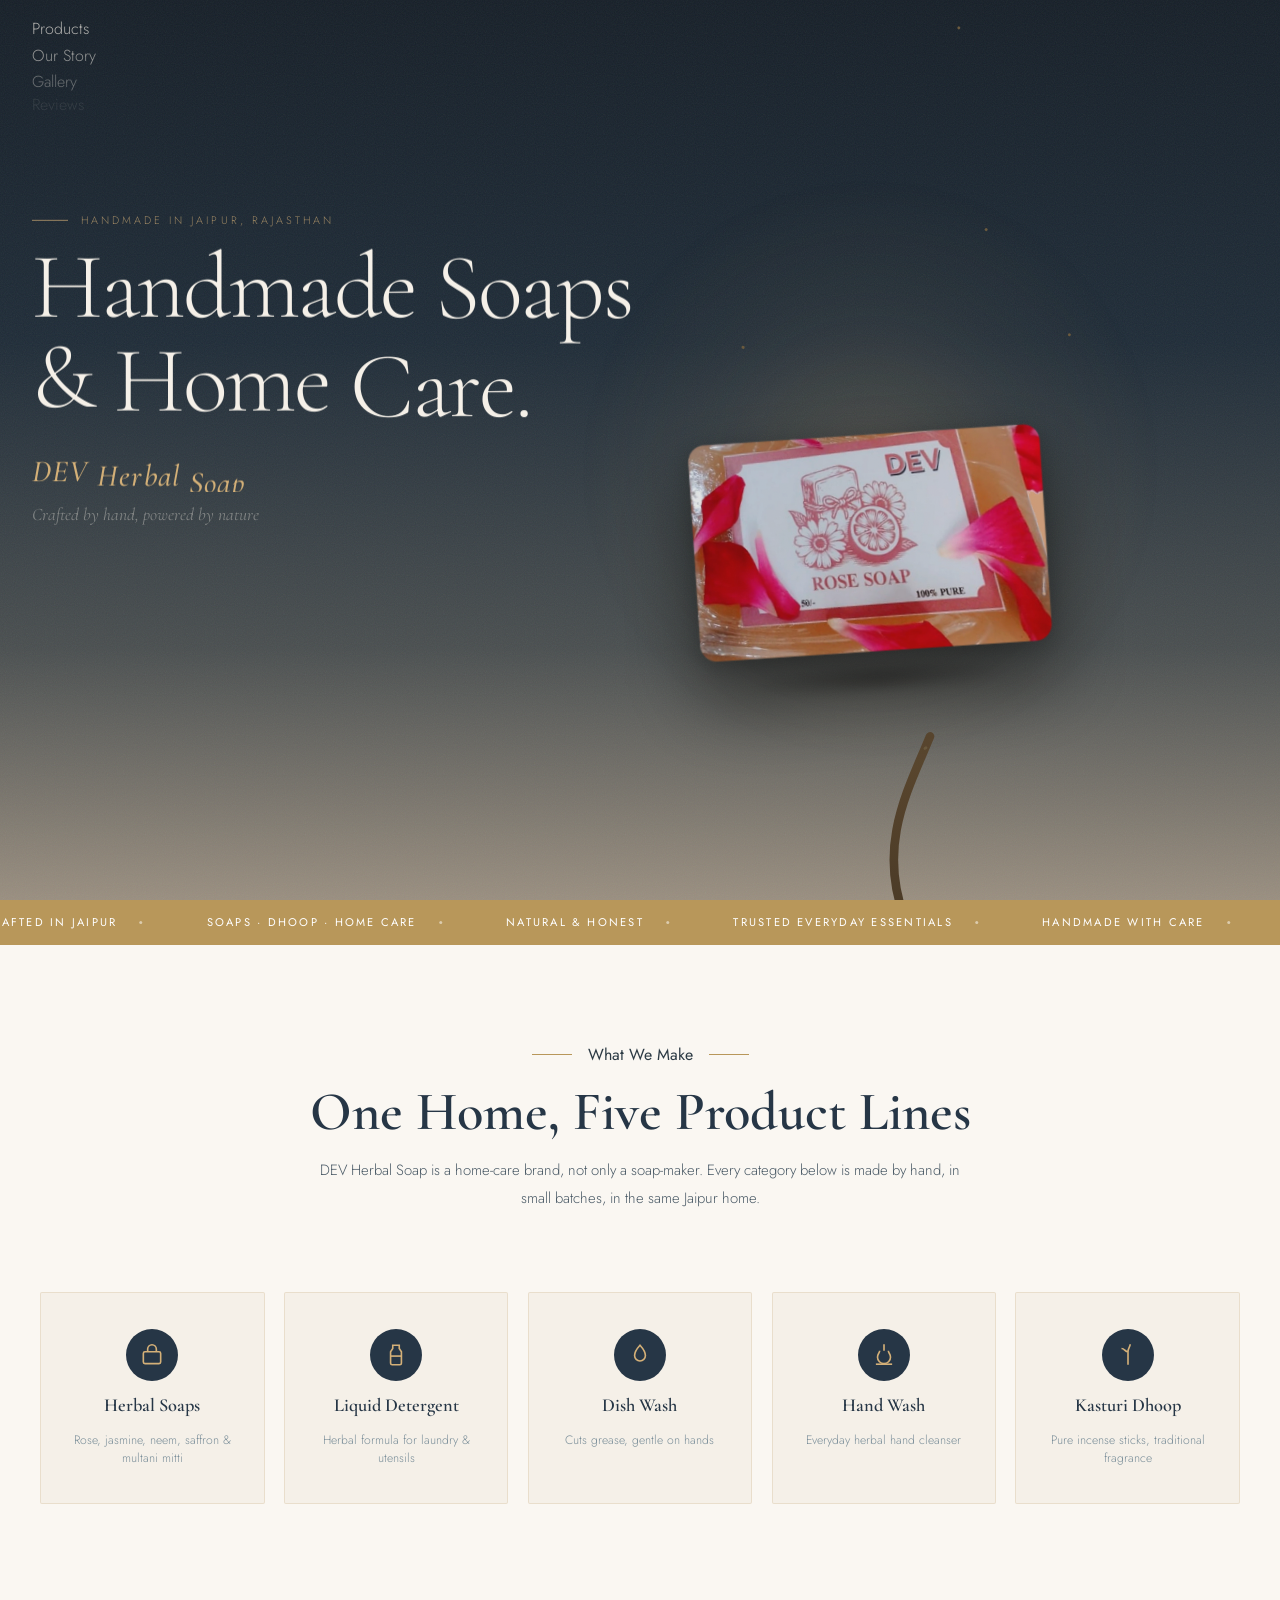
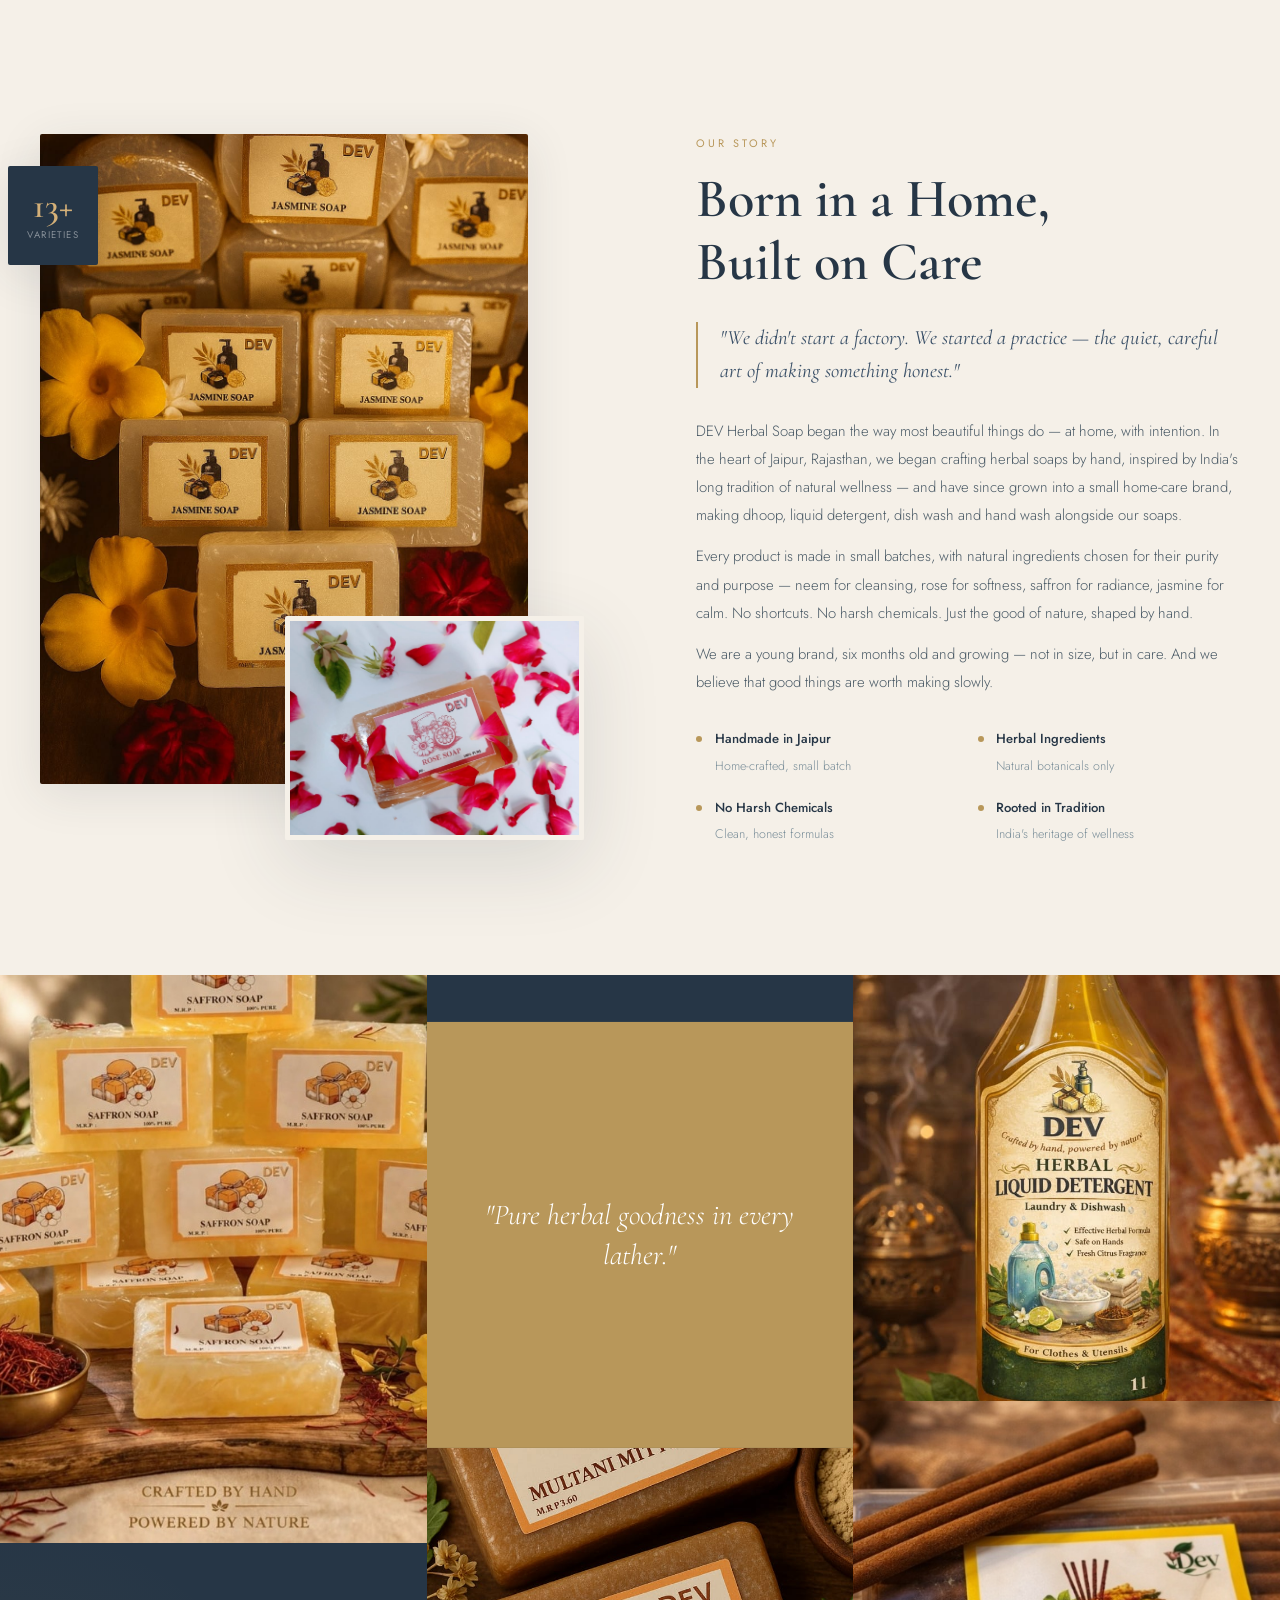
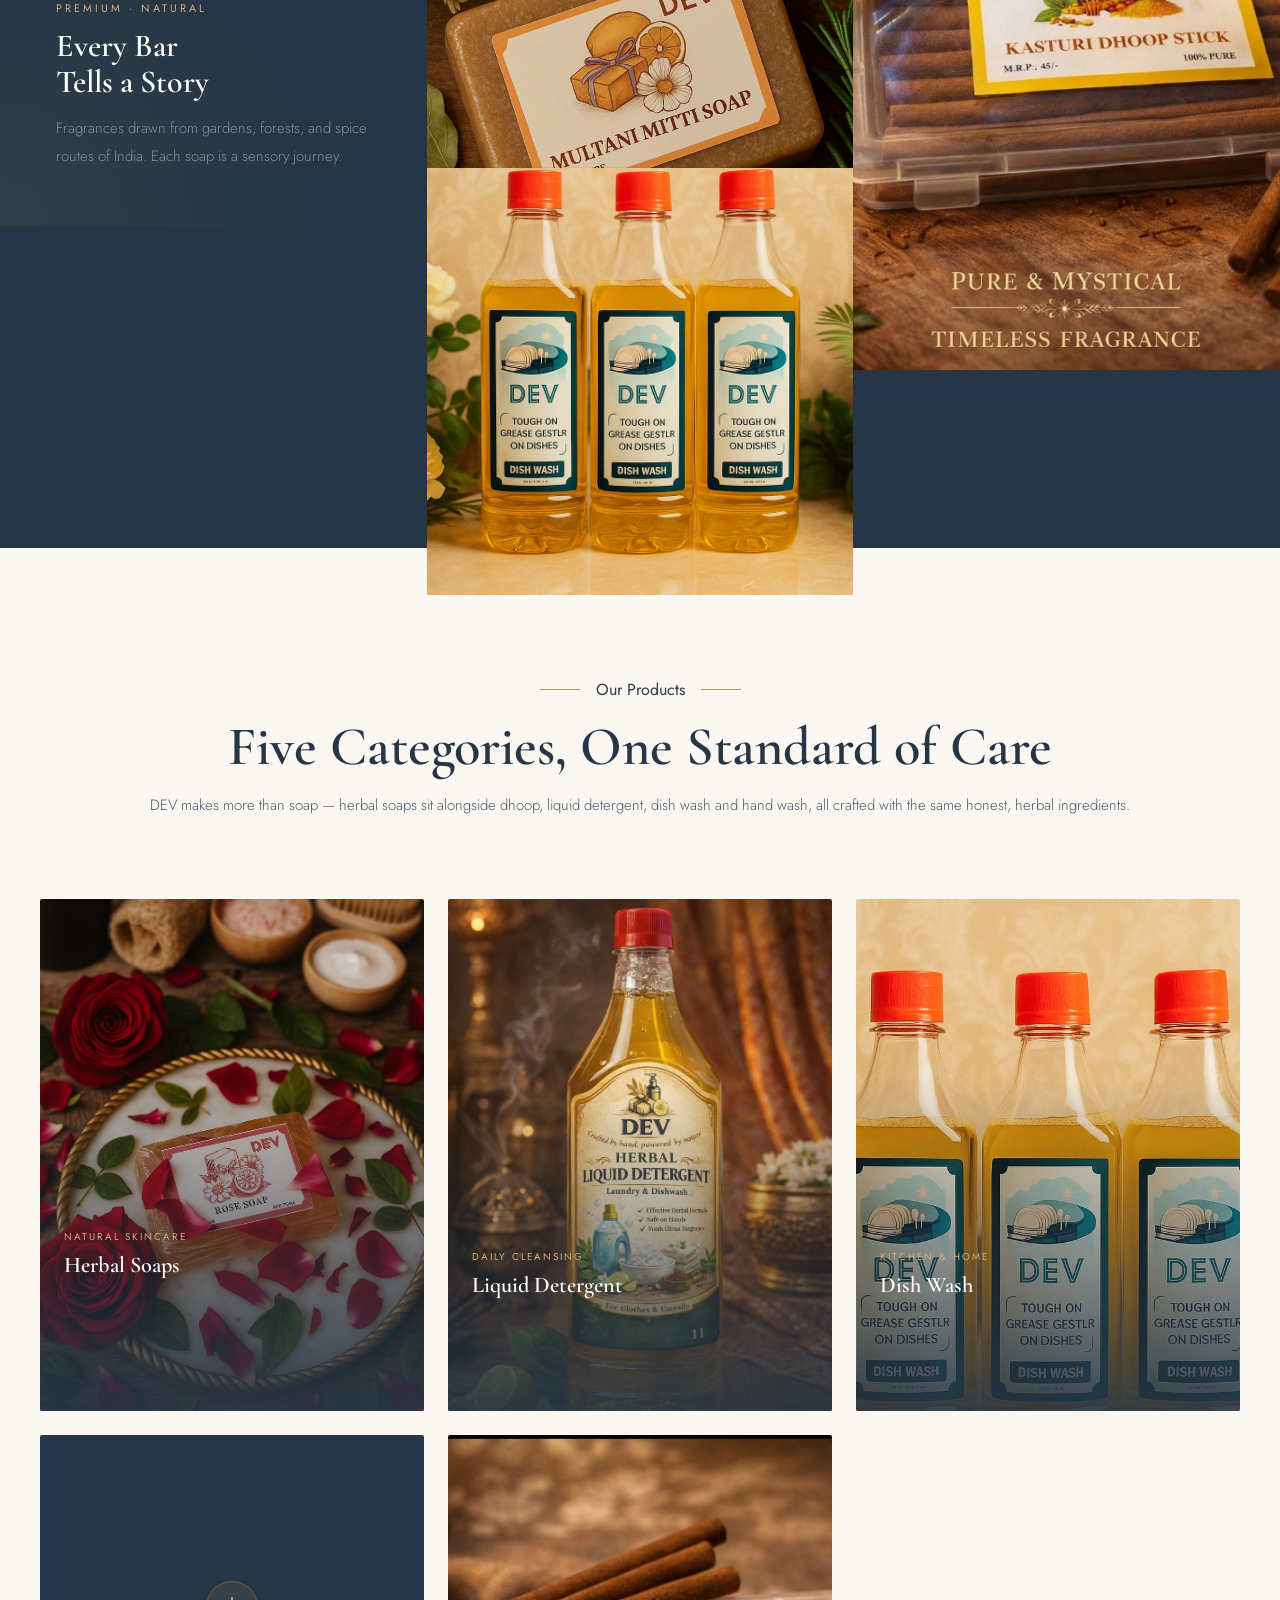
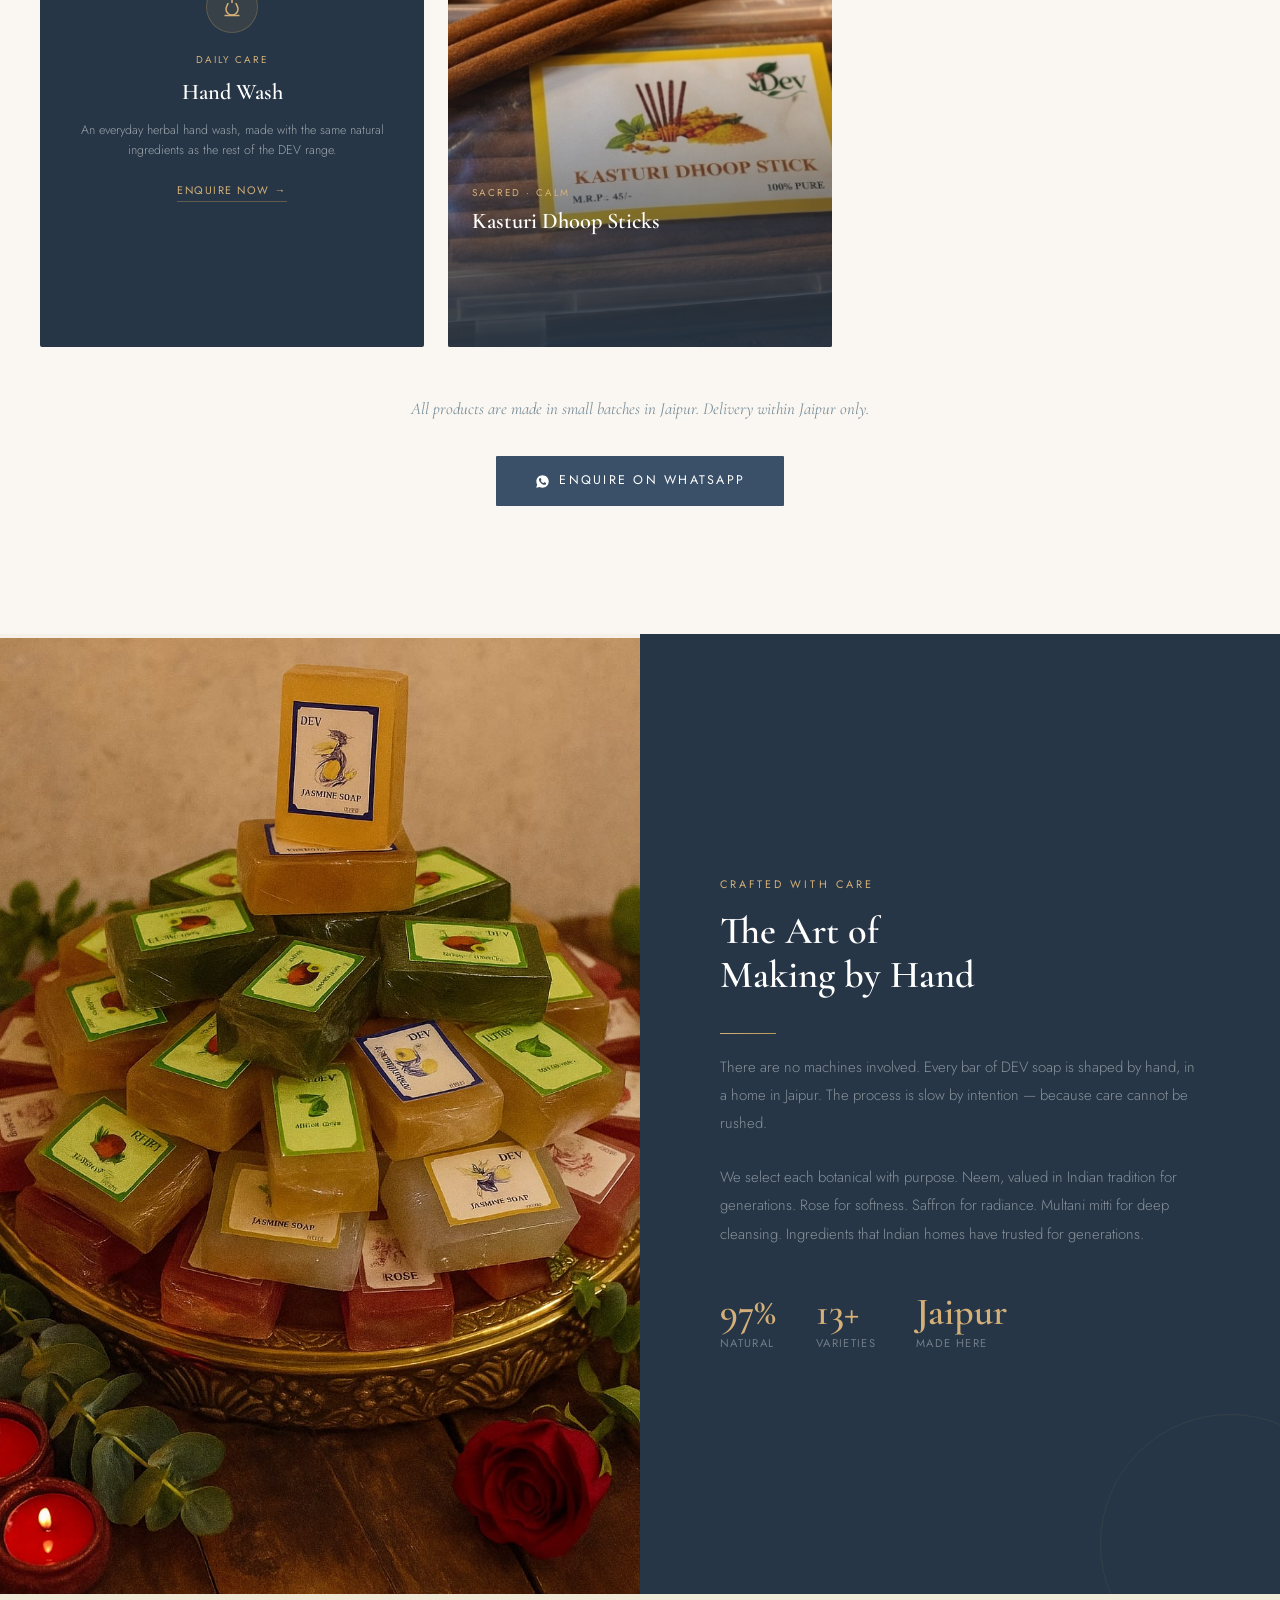
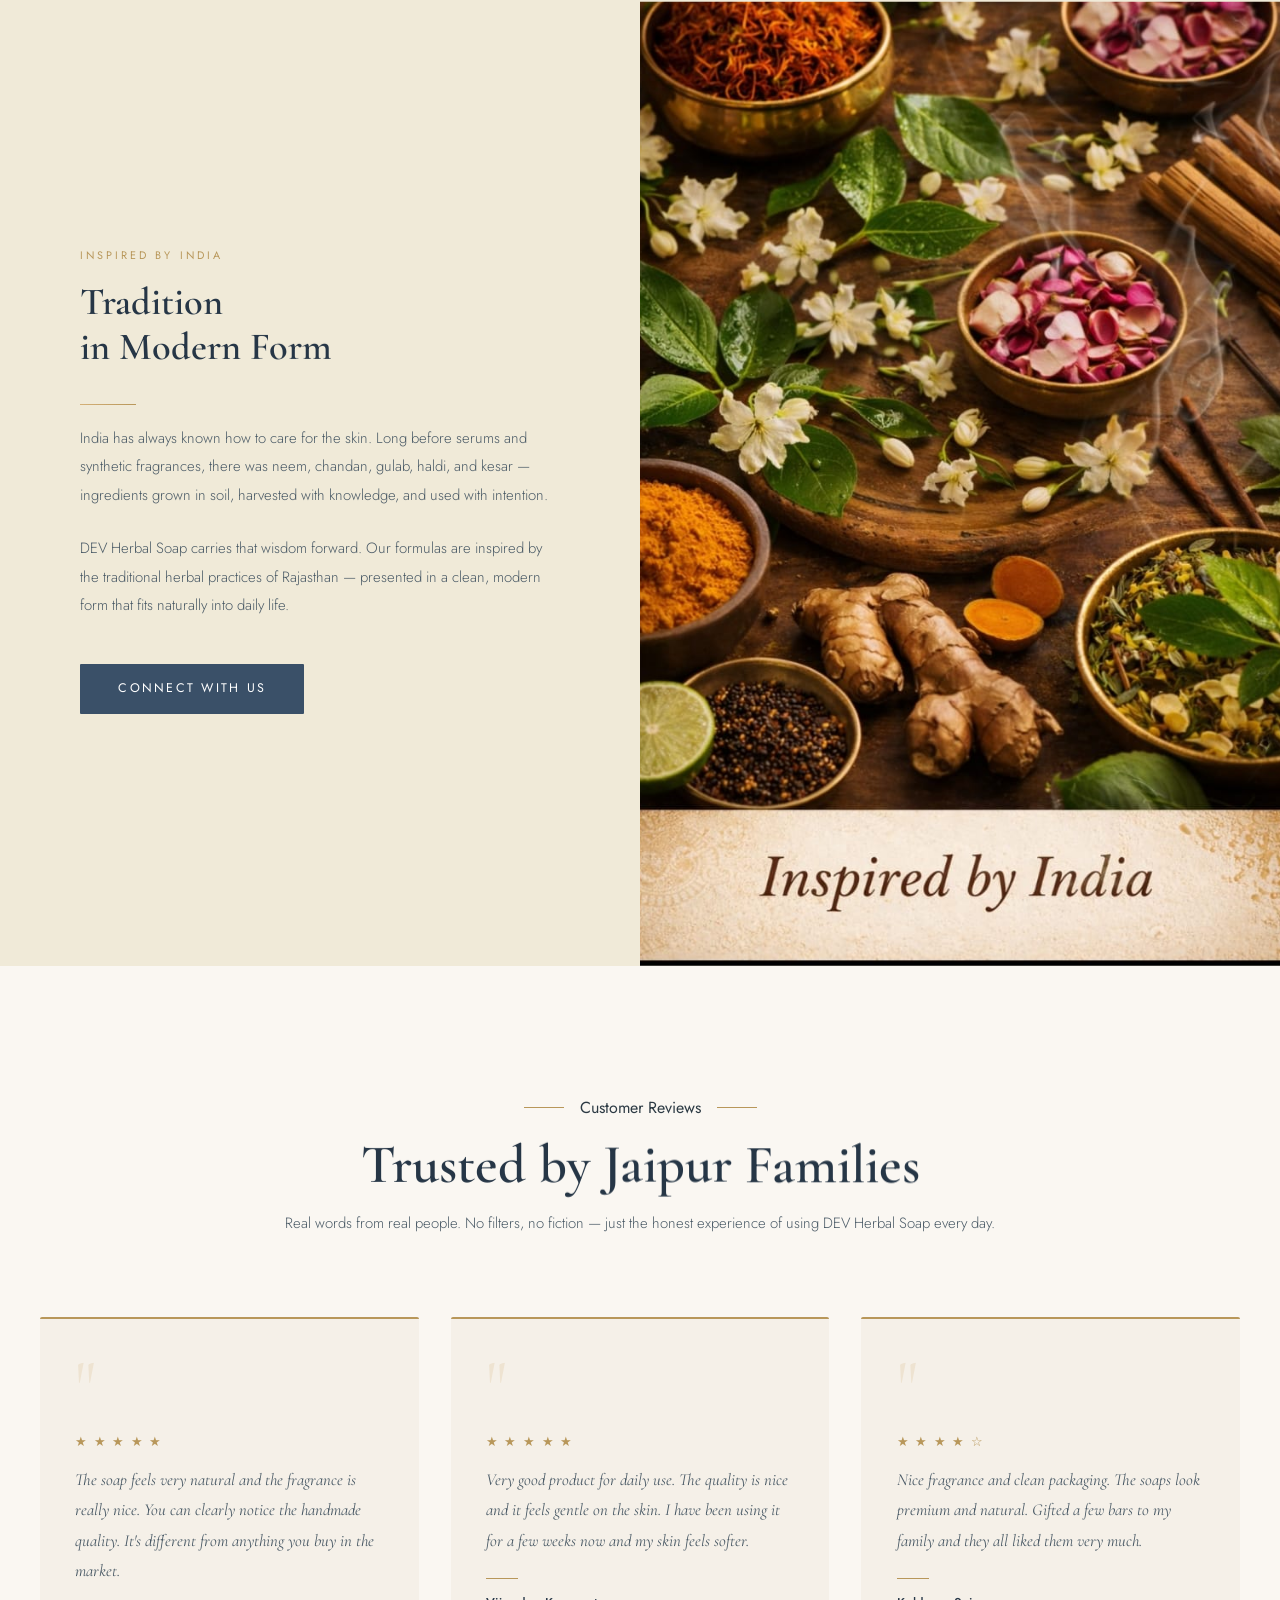
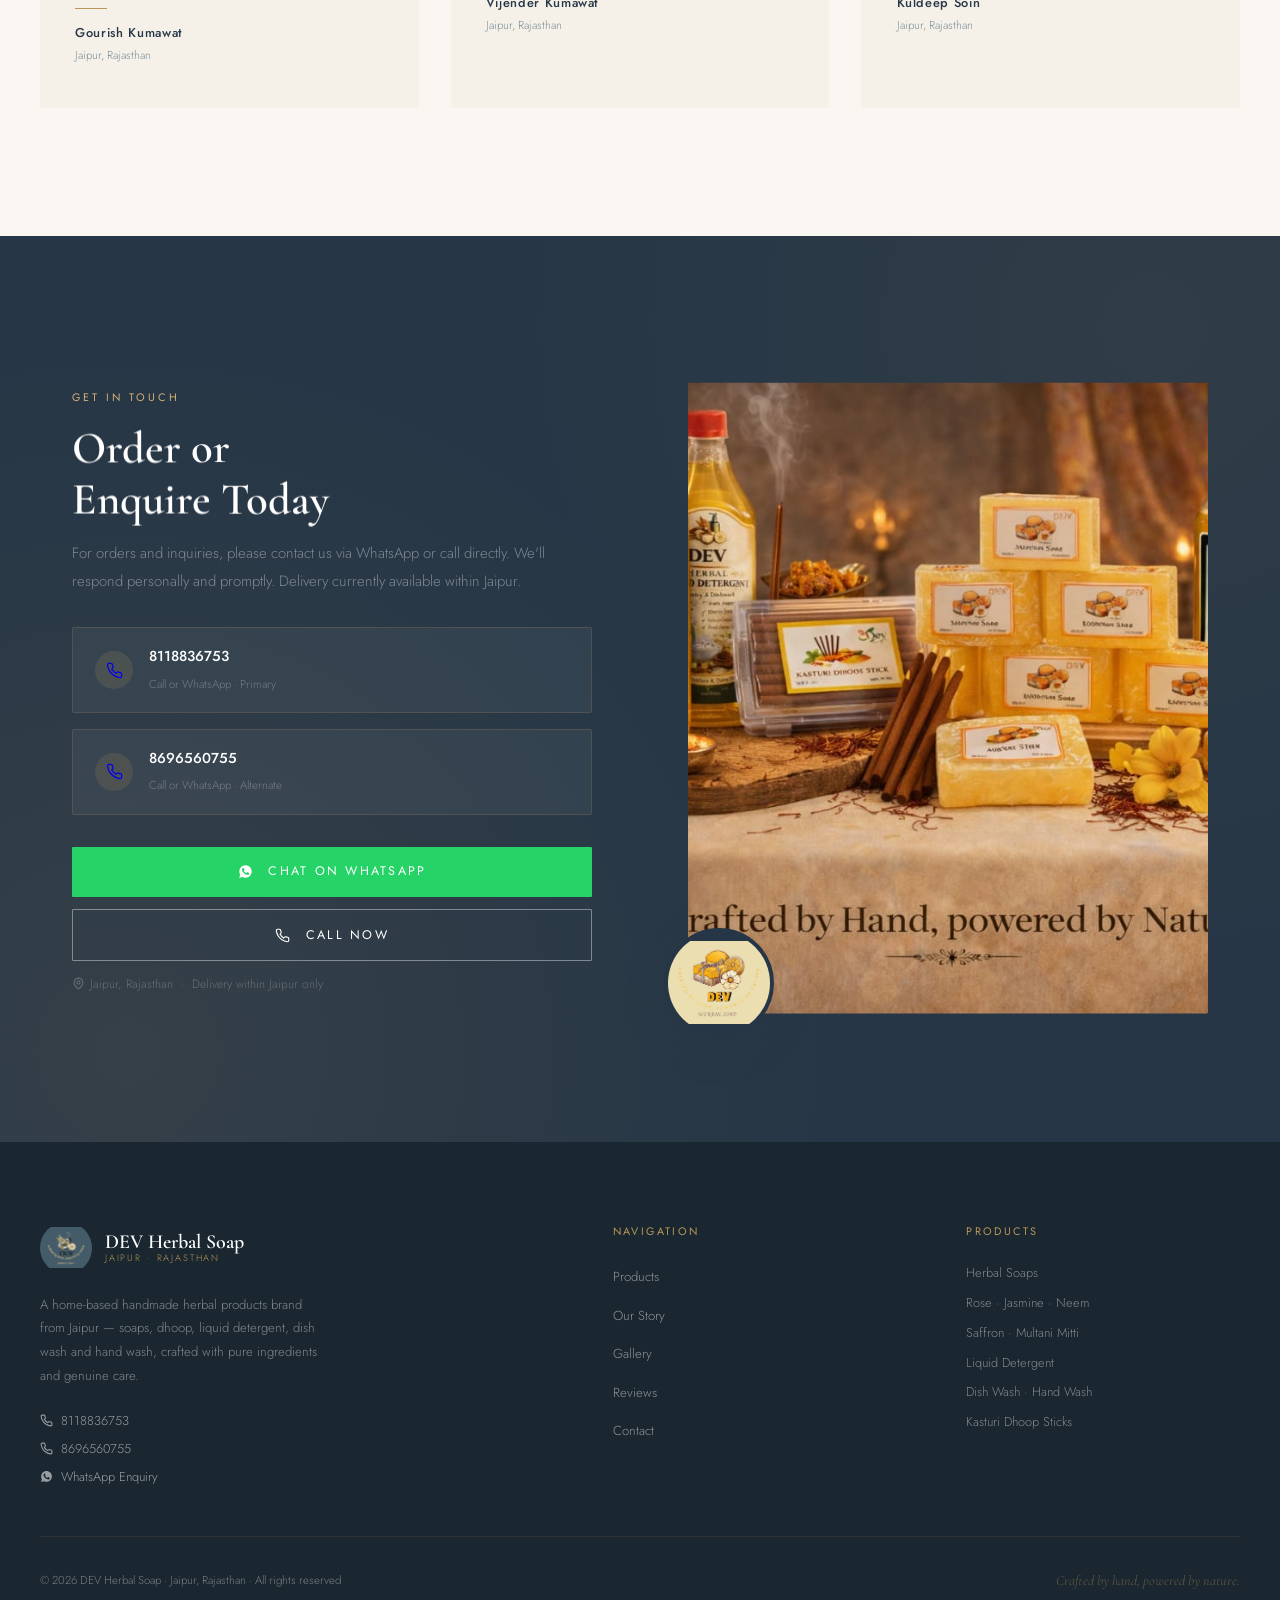
==== commit 0a66ac8f: "Add Klimt-style hero and scroll animations Rebuild the hero in the style of klimtwine.com: stacked l" ====
--- a/devf.html
+++ b/devf.html
@@ -6,6 +6,7 @@
 <title>DEV Herbal Soap — Crafted by Hand, Powered by Nature</title>
 <meta name="description" content="DEV Herbal Soap — handmade herbal soaps, incense sticks, and natural home care made by hand in Jaipur, Rajasthan. Pure ingredients, traditional wisdom.">
 <link rel="icon" href="logo_of_devhs.jpg">
+<script>document.documentElement.classList.add('js')</script>
 <link rel="preconnect" href="https://fonts.googleapis.com">
 <link rel="preconnect" href="https://fonts.gstatic.com" crossorigin>
 <link href="https://fonts.googleapis.com/css2?family=Cormorant+Garamond:ital,wght@0,300;0,400;0,500;0,600;0,700;1,400;1,500;1,600&family=Jost:wght@300;400;500&display=swap" rel="stylesheet">
@@ -31,7 +32,7 @@
   --sh-lg:     0 24px 80px rgba(44,58,68,0.14);
 }
 *,*::before,*::after{box-sizing:border-box;margin:0;padding:0}
-html{scroll-behavior:smooth;font-size:16px}
+html{scroll-behavior:smooth;font-size:16px;overflow-x:clip}
 body{font-family:'Jost',sans-serif;background:var(--ivory);color:var(--text);overflow-x:hidden;line-height:1.7}
 img{display:block;max-width:100%;height:auto}
 a:focus-visible,button:focus-visible{outline:2px solid var(--gold);outline-offset:3px}
@@ -87,31 +88,119 @@
 #mob{display:none;position:fixed;top:72px;left:0;right:0;z-index:999;background:var(--ivory);border-bottom:1px solid var(--border);flex-direction:column;box-shadow:var(--sh-md)}
 #mob.open{display:flex}
 .mob-a{padding:1rem 2rem;border-bottom:1px solid var(--border);text-decoration:none;font-size:.82rem;letter-spacing:.1em;text-transform:uppercase;color:var(--text-mid);font-weight:300}
+/* fixed bar stays out of the way while the hero has its own top bar */
+#nav{transition:background .4s,box-shadow .4s,transform .6s cubic-bezier(.7,0,.2,1)}
+#nav.nav-hide{transform:translateY(-110%)}
+
+/* smooth scroll (Lenis) */
+html.lenis,html.lenis body{height:auto}
+.lenis.lenis-smooth{scroll-behavior:auto!important}
+.lenis.lenis-stopped{overflow:hidden}
+
+/* scroll-driven image reveal + parallax (vars set from JS) */
+.img-rv img{scale:var(--s,1.12);translate:0 var(--py,0)}
+.js-anim .mq-track{animation:none}
+
+/* ─── PRELOADER ─── */
+#loader{display:none}
+.js #loader{display:flex;position:fixed;inset:0;z-index:2000;background:var(--navy-dark);color:var(--cream);flex-direction:column;align-items:center;justify-content:center;gap:1.2rem}
+.ld-logo{width:84px;height:84px;border-radius:50%;object-fit:cover;opacity:.9}
+.ld-name{font-family:'Cormorant Garamond',serif;font-size:1.6rem;font-weight:300;letter-spacing:.06em;overflow:hidden}
+.ld-name span{display:inline-block}
+.ld-bar{width:160px;height:1px;background:rgba(184,151,90,.2);position:relative;overflow:hidden}
+.ld-bar i{position:absolute;inset:0;background:var(--gold-lt);transform-origin:left;transform:scaleX(0)}
+.ld-num{position:absolute;right:2rem;bottom:1.6rem;font-family:'Cormorant Garamond',serif;font-size:clamp(3rem,8vw,6rem);font-weight:300;line-height:1;color:rgba(212,176,120,.35)}
 
 /* ─── HERO ─── */
-#hero{min-height:100vh;display:grid;grid-template-columns:1fr 1fr;overflow:hidden}
-.hero-img{position:relative;overflow:hidden}
-.hero-img img{width:100%;height:100%;object-fit:cover;object-position:center;transform:scale(1.05);transition:transform 8s ease}
-#hero:hover .hero-img img{transform:scale(1)}
-.hero-overlay{position:absolute;inset:0;background:linear-gradient(140deg,rgba(38,54,70,.5),rgba(38,54,70,.1))}
-.hero-copy{background:var(--navy-dark);display:flex;flex-direction:column;justify-content:center;padding:6rem 5rem 5rem;position:relative;overflow:hidden}
-.hero-copy::before{content:'';position:absolute;width:360px;height:360px;border-radius:50%;border:1px solid rgba(184,151,90,.12);bottom:-100px;right:-100px;pointer-events:none}
-.hero-copy::after{content:'';position:absolute;width:200px;height:200px;border-radius:50%;border:1px solid rgba(184,151,90,.08);top:60px;left:-50px;pointer-events:none}
-.hero-eye{display:flex;align-items:center;gap:.8rem;margin-bottom:1.6rem}
+#hero{position:relative;height:100vh;height:100svh;min-height:640px;overflow:hidden;color:var(--cream);background:linear-gradient(180deg,#161f28 0%,#1f2c38 38%,#4a4f50 72%,#9a8f80 100%)}
+.hero-glow{position:absolute;left:68%;top:52%;width:70vmin;height:70vmin;transform:translate(-50%,-50%);border-radius:50%;background:radial-gradient(circle,rgba(212,176,120,.22) 0%,rgba(212,176,120,.06) 40%,transparent 70%);pointer-events:none}
+.hero-grain{position:absolute;inset:0;opacity:.08;pointer-events:none;background-image:url("data:image/svg+xml,%3Csvg xmlns='http://www.w3.org/2000/svg' width='160' height='160'%3E%3Cfilter id='n'%3E%3CfeTurbulence type='fractalNoise' baseFrequency='.9' numOctaves='2' stitchTiles='stitch'/%3E%3C/filter%3E%3Crect width='100%25' height='100%25' filter='url(%23n)'/%3E%3C/svg%3E")}
+.hero-top{position:absolute;top:0;left:0;right:0;z-index:5;display:grid;grid-template-columns:1fr auto 1fr;align-items:start;padding:1.4rem 2rem}
+.hero-links{display:flex;flex-direction:column;gap:.15rem}
+.hero-links a{color:var(--cream);text-decoration:none;font-size:1rem;font-weight:300;letter-spacing:0;text-transform:none;width:max-content;position:relative}
+.hero-links a::after{content:'';position:absolute;left:0;right:0;bottom:2px;height:1px;background:var(--gold-lt);transform:scaleX(0);transform-origin:right;transition:transform .45s cubic-bezier(.7,0,.2,1)}
+.hero-links a:hover::after{transform:scaleX(1);transform-origin:left}
+.hero-logo{display:flex;flex-direction:column;align-items:center;text-decoration:none;color:var(--cream);gap:.35rem}
+.hero-logo img{width:46px;height:46px;border-radius:50%;object-fit:cover}
+.hero-logo-name{font-family:'Cormorant Garamond',serif;font-size:1.35rem;letter-spacing:.32em;text-transform:uppercase;font-weight:500;line-height:1}
+.hero-logo-sub{font-size:.58rem;letter-spacing:.42em;text-transform:uppercase;color:var(--gold-lt);font-weight:300}
+.hero-top-r{display:flex;justify-content:flex-end}
+.hero-wa{display:inline-flex;align-items:center;gap:.5rem;color:var(--cream);text-decoration:none;font-size:1rem;font-weight:300;position:relative}
+.hero-wa::after{content:'';position:absolute;left:0;right:0;bottom:-2px;height:1px;background:currentColor;opacity:.4}
+
+.hero-copy{position:absolute;left:2rem;top:max(22vh,205px);z-index:3;max-width:58vw;pointer-events:none}
+.hero-eye{display:flex;align-items:center;gap:.8rem;margin-bottom:1.2rem}
 .hero-eye::before{content:'';width:36px;height:1px;background:var(--gold-lt)}
 .hero-eye-txt{font-size:.68rem;letter-spacing:.28em;text-transform:uppercase;color:var(--gold-lt);font-weight:300}
-.hero-h1{font-family:'Cormorant Garamond',serif;color:#fff;font-weight:300;line-height:1.05;margin-bottom:.3rem}
-.hero-h1-main{font-size:clamp(3rem,5vw,4.8rem);display:block}
-.hero-h1-brand{font-size:clamp(1.5rem,2.5vw,2.2rem);font-weight:600;color:var(--gold-lt);font-style:italic;display:block;letter-spacing:.04em}
-.hero-tag{font-family:'Cormorant Garamond',serif;font-size:1.05rem;font-style:italic;color:rgba(255,255,255,.5);margin:1.2rem 0 .6rem}
-.hero-rule{width:56px;height:1px;background:linear-gradient(90deg,var(--gold-lt),transparent);margin-bottom:1.4rem}
-.hero-desc{font-size:.88rem;color:rgba(255,255,255,.5);font-weight:300;line-height:1.85;max-width:360px;margin-bottom:2.4rem}
-.hero-ctas{display:flex;gap:1rem;flex-wrap:wrap}
-.hero-stamp{position:absolute;bottom:2.5rem;right:2.5rem;text-align:center}
-.hero-stamp-c{width:88px;height:88px;border-radius:50%;border:1px solid rgba(184,151,90,.3);display:flex;align-items:center;justify-content:center}
-.hero-stamp-i{width:72px;height:72px;border-radius:50%;background:rgba(184,151,90,.1);border:1px solid rgba(184,151,90,.2);display:flex;flex-direction:column;align-items:center;justify-content:center}
+.hero-h1{font-family:'Cormorant Garamond',serif;color:var(--cream);font-weight:300}
+.hero-h1-main{display:block;font-size:clamp(3.4rem,min(7.3vw,13vh),8.6rem);line-height:.92;letter-spacing:-.025em}
+.hero-h1-brand{display:block;font-size:clamp(1.4rem,2.4vw,2.4rem);font-weight:500;font-style:italic;color:var(--gold-lt);letter-spacing:.04em;margin-top:1.4rem}
+.hero-tag{font-family:'Cormorant Garamond',serif;font-size:1.1rem;font-style:italic;color:rgba(245,240,232,.55);margin-top:.3rem}
+
+/* split-text masks (used by hero + section headings) */
+.sw{display:inline-block;overflow:hidden;vertical-align:top;padding:0 .06em .1em;margin:0 -.06em -.1em}
+.hero-h1-main .sw{padding-bottom:.18em;margin-bottom:-.18em}
+.img-clip{clip-path:inset(var(--clip,0%) 0 0 0)}
+.sw>.swi{display:inline-block;will-change:transform}
+
+/* stage: branch + soap + bubbles */
+.hero-stage{position:absolute;inset:0;z-index:2;pointer-events:none;perspective:1200px}
+.hero-branch{position:absolute;left:51%;top:6%;height:96%;width:auto;overflow:visible}
+.hero-branch .stem{fill:none;stroke:url(#stemG);stroke-width:9;stroke-linecap:round}
+.hero-branch .twig{fill:none;stroke:#6b5a3e;stroke-width:3;stroke-linecap:round}
+.hero-branch .leaf{fill:url(#leafG)}
+.hero-branch .rib{fill:none;stroke:rgba(230,235,200,.35);stroke-width:.8}
+.soap-wrap{position:absolute;left:68%;top:53%;width:clamp(260px,29vw,500px);transform:translate(-50%,-50%);transform-style:preserve-3d}
+.branch-wrap{position:absolute;inset:0}
+.soap-scroll{position:relative}
+.soap-float{position:relative;animation:soapFloat 6s ease-in-out infinite}
+.soap-img{width:100%;height:auto;filter:drop-shadow(0 38px 40px rgba(0,0,0,.5)) drop-shadow(0 6px 10px rgba(0,0,0,.25))}
+.soap-float::after{content:'';position:absolute;inset:0;pointer-events:none;background:linear-gradient(110deg,transparent 35%,rgba(255,255,255,.38) 48%,transparent 60%) no-repeat;background-size:250% 100%;background-position:150% 0;-webkit-mask:url(hero-soap.webp) center/100% 100% no-repeat;mask:url(hero-soap.webp) center/100% 100% no-repeat;animation:sheen 7s ease-in-out 3s infinite}
+.soap-shadow{position:absolute;left:12%;right:12%;bottom:-18%;height:14%;border-radius:50%;background:radial-gradient(ellipse,rgba(0,0,0,.45),transparent 70%);filter:blur(6px);animation:shadowPulse 6s ease-in-out infinite}
+@keyframes soapFloat{0%,100%{transform:translateY(0) rotate(-11deg)}50%{transform:translateY(-14px) rotate(-8.5deg)}}
+@keyframes shadowPulse{0%,100%{transform:scaleX(1);opacity:1}50%{transform:scaleX(.88);opacity:.7}}
+@keyframes sheen{0%{background-position:150% 0}35%,100%{background-position:-60% 0}}
+.bubbles{position:absolute;inset:0;overflow:hidden}
+.bubble{position:absolute;bottom:-60px;left:var(--x);width:var(--s);height:var(--s);border-radius:50%;background:radial-gradient(circle at 32% 28%,rgba(255,255,255,.75) 0 7%,transparent 10%),radial-gradient(circle,transparent 55%,rgba(255,255,255,.12) 70%,rgba(212,176,120,.3) 88%,rgba(255,255,255,.45) 100%);border:1px solid rgba(255,255,255,.22);opacity:0;animation:rise var(--d) linear var(--dl) infinite}
+@keyframes rise{0%{transform:translate(0,0) scale(.6);opacity:0}10%{opacity:.85}50%{transform:translate(var(--sw),-55vh) scale(1)}90%{opacity:.7}100%{transform:translate(0,-110vh) scale(1.08);opacity:0}}
+.petal{position:absolute;top:-40px;left:var(--x);width:var(--s);height:calc(var(--s)*.8);border-radius:80% 0 80% 0;background:linear-gradient(135deg,#e8466b,#a3142f);opacity:0;animation:fall var(--d) linear var(--dl) infinite}
+@keyframes fall{0%{transform:translate(0,0) rotate(0);opacity:0}8%{opacity:.85}100%{transform:translate(var(--sw),110vh) rotate(540deg);opacity:0}}
+
+.hero-stamp{position:absolute;left:83%;top:22%;z-index:4;width:118px;height:118px}
+.hero-stamp svg{position:absolute;inset:0;width:100%;height:100%;animation:spin 22s linear infinite}
+.hero-stamp text{font-family:'Jost',sans-serif;font-size:8.4px;letter-spacing:.18em;text-transform:uppercase;fill:rgba(245,240,232,.75)}
+.hero-stamp-i{position:absolute;inset:22px;border-radius:50%;background:rgba(184,151,90,.14);border:1px solid rgba(212,176,120,.35);backdrop-filter:blur(6px);display:flex;flex-direction:column;align-items:center;justify-content:center}
 .hero-stamp-n{font-family:'Cormorant Garamond',serif;font-size:1.5rem;font-weight:600;color:var(--gold-lt);line-height:1}
-.hero-stamp-l{font-size:.5rem;letter-spacing:.12em;text-transform:uppercase;color:rgba(255,255,255,.35);line-height:1.3;text-align:center}
+.hero-stamp-l{font-size:.48rem;letter-spacing:.12em;text-transform:uppercase;color:rgba(255,255,255,.55);line-height:1.3;text-align:center}
+@keyframes spin{to{transform:rotate(360deg)}}
+
+.hero-bottom{position:absolute;left:0;right:0;bottom:0;z-index:5;display:grid;grid-template-columns:1fr auto 1fr;align-items:end;padding:0 2rem 1.8rem}
+.hero-desc{font-size:.95rem;color:rgba(245,240,232,.85);font-weight:300;line-height:1.6;max-width:390px}
+.hero-explore{display:inline-flex;align-items:center;gap:.5rem;margin-top:.9rem;color:var(--gold-lt);text-decoration:none;font-size:.72rem;letter-spacing:.2em;text-transform:uppercase}
+.hero-explore span{transition:transform .3s}
+.hero-explore:hover span{transform:translateX(5px)}
+.hero-scroll{justify-self:end;display:flex;align-items:center;gap:.8rem;font-size:.95rem;font-weight:300;color:var(--cream)}
+.hero-scroll i{display:block;width:1px;height:42px;background:rgba(245,240,232,.25);position:relative;overflow:hidden}
+.hero-scroll i::after{content:'';position:absolute;left:0;top:-50%;width:1px;height:50%;background:var(--cream);animation:scrollLine 2s cubic-bezier(.7,0,.3,1) infinite}
+@keyframes scrollLine{to{top:100%}}
+
+/* "Our Products" pill + dropdown */
+.pill-wrap{position:relative}
+.pill-btn{display:flex;align-items:center;gap:1.4rem;background:#fff;color:var(--text);border:none;border-radius:999px;padding:.45rem .5rem .45rem .7rem;font-family:'Jost',sans-serif;font-size:1rem;cursor:pointer;min-width:270px;justify-content:space-between;box-shadow:0 10px 40px rgba(0,0,0,.25);transition:transform .3s}
+.pill-btn:hover{transform:translateY(-2px)}
+.pill-thumbs{display:flex}
+.pill-thumbs img{width:30px;height:30px;border-radius:50%;object-fit:cover;border:2px solid #fff;margin-left:-8px}
+.pill-thumbs img:first-child{margin-left:0}
+.pill-chev{width:36px;height:36px;border-radius:50%;background:var(--cream);display:flex;align-items:center;justify-content:center;transition:transform .4s}
+.pill-wrap.open .pill-chev{transform:rotate(180deg)}
+.pill-menu{position:absolute;left:0;right:0;bottom:calc(100% + .6rem);background:#fff;border-radius:22px;padding:.5rem;box-shadow:0 20px 60px rgba(0,0,0,.3);transform-origin:50% 100%;opacity:0;visibility:hidden;transform:translateY(12px) scale(.96);transition:opacity .35s,transform .45s cubic-bezier(.2,.8,.2,1),visibility .35s}
+.pill-wrap.open .pill-menu{opacity:1;visibility:visible;transform:none}
+.pill-menu a{display:flex;align-items:center;gap:.8rem;padding:.45rem .6rem;border-radius:14px;color:var(--text);text-decoration:none;font-size:.9rem;transition:background .2s}
+.pill-menu a:hover{background:var(--cream)}
+.pill-menu img,.pill-menu .pm-ic{width:34px;height:34px;border-radius:50%;object-fit:cover;flex-shrink:0}
+.pill-menu .pm-ic{background:var(--navy-dark);color:var(--gold-lt);display:flex;align-items:center;justify-content:center}
+.pill-menu .pm-ic svg{width:18px;height:18px}
+.pill-menu small{display:block;font-size:.68rem;color:var(--text-lt);font-weight:300}
 
 /* ─── MARQUEE ─── */
 .mq{background:var(--gold);padding:.8rem 0;overflow:hidden}
@@ -286,6 +375,8 @@
 /* ─── FLOAT WA ─── */
 .float-wa{position:fixed;bottom:2rem;right:2rem;z-index:998;width:58px;height:58px;background:#25d366;border-radius:50%;display:flex;align-items:center;justify-content:center;color:#fff;font-size:1.55rem;text-decoration:none;box-shadow:0 6px 24px rgba(37,211,102,.45);transition:transform .3s}
 .float-wa:hover{transform:scale(1.1)}
+.float-wa{transition:transform .3s,opacity .4s}
+@media(min-width:901px){.in-hero .float-wa{opacity:0;pointer-events:none;transform:scale(.6)}}
 .wa-ring{position:absolute;width:100%;height:100%;border-radius:50%;background:#25d366;animation:pulse 2.8s ease-out infinite;opacity:.5;z-index:-1}
 @keyframes pulse{0%{transform:scale(1);opacity:.5}100%{transform:scale(1.8);opacity:0}}
 
@@ -296,11 +387,30 @@
   .ft{grid-template-columns:1fr 1fr;gap:2.5rem}
   .cat-grid{grid-template-columns:repeat(3,1fr)}
 }
+@media(min-width:901px) and (max-height:760px){
+  #hero{min-height:700px}
+  .hero-copy{top:190px}
+  .hero-eye{margin-bottom:.7rem}
+  .hero-h1-brand{margin-top:.7rem}
+}
 @media(max-width:900px){
-  #hero{grid-template-columns:1fr;min-height:auto}
-  .hero-img{height:55vh}
-  .hero-copy{padding:4rem 2.5rem}
-  .hero-stamp{display:none}
+  #hero{height:auto;min-height:100svh;display:flex;flex-direction:column;padding-top:96px}
+  .hero-top{display:none}
+  .hero-copy{position:relative;left:auto;top:auto;max-width:none;padding:0 1.5rem}
+  .hero-h1-main{font-size:clamp(3rem,13vw,5.6rem)}
+  .hero-h1-brand{margin-top:.8rem}
+  .hero-stage{position:relative;inset:auto;flex:1;min-height:300px}
+  .bubbles{position:absolute}
+  .hero-branch{left:50%;top:-6%;height:112%;transform:translateX(-50%)}
+  .soap-wrap{left:50%;top:50%;width:min(74vw,440px)}
+  .hero-glow{left:50%;top:62%}
+  .hero-stamp{left:auto;right:1rem;top:auto;bottom:34%;width:92px;height:92px}
+  .hero-stamp-i{inset:17px}
+  .hero-stamp text{font-size:9px}
+  .hero-bottom{position:relative;grid-template-columns:1fr;justify-items:center;gap:1.4rem;padding:0 1.5rem 1.8rem;text-align:center}
+  .hero-bl{order:2}
+  .hero-desc{margin:0 auto}
+  .hero-scroll{display:none}
   .about-g{grid-template-columns:1fr;gap:3rem}
   .about-cluster{padding-bottom:3rem;padding-right:3rem}
   .craft-g,.nat-g{grid-template-columns:1fr}
@@ -322,8 +432,9 @@
   .about-badge{display:none}
   .ft{grid-template-columns:1fr;gap:2rem}
   .sec{padding:5rem 1.4rem}
-  .hero-copy{padding:3rem 1.8rem}
-  .hero-ctas{flex-direction:column}
+  .hero-copy{padding:0 1rem}
+  .hero-bottom{padding:0 1rem 1.6rem}
+  .pill-btn{min-width:250px}
   .craft-stats{gap:1.5rem}
   .cat-grid{grid-template-columns:1fr 1fr;gap:.8rem}
   .cat-card{padding:1.6rem .8rem}
@@ -334,10 +445,18 @@
 @media(prefers-reduced-motion:reduce){
   *,*::before,*::after{animation-duration:.01ms!important;animation-iteration-count:1!important;transition-duration:.01ms!important;scroll-behavior:auto!important}
   .rv,.rl,.rr{opacity:1!important;transform:none!important}
+  .bubbles,.petal{display:none}
 }
 </style>
 </head>
 <body>
+
+<div id="loader" aria-hidden="true">
+  <img src="logo_of_devhs.jpg" alt="" class="ld-logo">
+  <div class="ld-name"><span>DEV Herbal Soap</span></div>
+  <div class="ld-bar"><i></i></div>
+  <div class="ld-num">0</div>
+</div>
 
 <a href="#hero" class="skip-link">Skip to content</a>
 
@@ -367,31 +486,107 @@
 
 <!-- HERO -->
 <section id="hero">
-  <div class="hero-img">
-    <img src="1image.jpeg" alt="DEV Herbal Soap Collection" onerror="this.src='image16.jpg'">
-    <div class="hero-overlay"></div>
-  </div>
+  <div class="hero-glow" aria-hidden="true"></div>
+  <div class="hero-grain" aria-hidden="true"></div>
+
+  <div class="hero-top">
+    <nav class="hero-links" aria-label="Sections">
+      <a href="#categories">Products</a>
+      <a href="#about">Our Story</a>
+      <a href="#showcase">Gallery</a>
+      <a href="#testimonials">Reviews</a>
+      <a href="#contact">Contact</a>
+    </nav>
+    <a href="#hero" class="hero-logo">
+      <img src="logo_of_devhs.jpg" alt="DEV Herbal Soap Logo" onerror="this.style.display='none'">
+      <span class="hero-logo-name">DEV Herbal Soap</span>
+      <span class="hero-logo-sub">Jaipur · Rajasthan</span>
+    </a>
+    <div class="hero-top-r">
+      <a href="https://wa.me/918118836753?text=Hello%20DEV%20Herbal%20Soap!" target="_blank" class="hero-wa"><svg width="15" height="15" viewBox="0 0 24 24" fill="currentColor" aria-hidden="true"><path d="M12.04 2C6.58 2 2.13 6.45 2.13 11.91c0 1.79.47 3.48 1.32 4.94L2 22l5.29-1.39a9.87 9.87 0 0 0 4.75 1.21h.01c5.46 0 9.9-4.45 9.9-9.91C21.96 6.45 17.5 2 12.04 2zm5.86 14.01c-.24.68-1.42 1.31-1.96 1.35-.5.05-1.12.07-1.81-.11-.42-.11-.95-.31-1.64-.61-2.88-1.24-4.76-4.15-4.9-4.34-.14-.19-1.17-1.56-1.17-2.97 0-1.41.74-2.1 1-2.39.26-.29.57-.36.76-.36h.55c.18 0 .41-.03.64.49.24.55.81 1.9.88 2.04.07.14.12.31.02.5-.09.19-.14.31-.28.47-.14.16-.29.36-.42.48-.14.13-.28.28-.12.55.16.28.71 1.17 1.53 1.9 1.05.94 1.94 1.23 2.21 1.37.28.14.44.12.6-.07.16-.19.7-.81.88-1.09.19-.28.37-.23.62-.14.26.09 1.63.77 1.91.91.28.14.47.21.54.33.07.13.07.71-.17 1.39z"/></svg> WhatsApp Us</a>
+    </div>
+  </div>
+
   <div class="hero-copy">
-    <div class="hero-eye rv"><span class="hero-eye-txt">Handmade in Jaipur, Rajasthan</span></div>
-    <h1 class="hero-h1 rv">
-      <span class="hero-h1-main">Handmade Soaps<br>&amp; Home Care.</span>
-      <span class="hero-h1-brand">DEV Herbal Soap</span>
+    <div class="hero-eye"><span class="hero-eye-txt">Handmade in Jaipur, Rajasthan</span></div>
+    <h1 class="hero-h1">
+      <span class="hero-h1-main" data-split>Handmade Soaps<br>&amp; Home Care.</span>
+      <span class="hero-h1-brand" data-split>DEV Herbal Soap</span>
     </h1>
-    <p class="hero-tag rv">Crafted by hand, powered by nature</p>
-    <div class="hero-rule rv"></div>
-    <p class="hero-desc rv">From herbal soaps to dhoop sticks, liquid detergent, dish wash and hand wash — every DEV product is made by hand in a Jaipur home, with honest ingredients and traditional care.</p>
-    <div class="hero-ctas rv">
-      <a href="#categories" class="btn btn-gold">Explore Products</a>
-      <a href="https://wa.me/918118836753?text=Hello%20DEV%20Herbal%20Soap!" target="_blank" class="btn btn-ghost"><svg width="15" height="15" viewBox="0 0 24 24" fill="currentColor" aria-hidden="true"><path d="M12.04 2C6.58 2 2.13 6.45 2.13 11.91c0 1.79.47 3.48 1.32 4.94L2 22l5.29-1.39a9.87 9.87 0 0 0 4.75 1.21h.01c5.46 0 9.9-4.45 9.9-9.91C21.96 6.45 17.5 2 12.04 2zm5.86 14.01c-.24.68-1.42 1.31-1.96 1.35-.5.05-1.12.07-1.81-.11-.42-.11-.95-.31-1.64-.61-2.88-1.24-4.76-4.15-4.9-4.34-.14-.19-1.17-1.56-1.17-2.97 0-1.41.74-2.1 1-2.39.26-.29.57-.36.76-.36h.55c.18 0 .41-.03.64.49.24.55.81 1.9.88 2.04.07.14.12.31.02.5-.09.19-.14.31-.28.47-.14.16-.29.36-.42.48-.14.13-.28.28-.12.55.16.28.71 1.17 1.53 1.9 1.05.94 1.94 1.23 2.21 1.37.28.14.44.12.6-.07.16-.19.7-.81.88-1.09.19-.28.37-.23.62-.14.26.09 1.63.77 1.91.91.28.14.47.21.54.33.07.13.07.71-.17 1.39z"/></svg> WhatsApp Us</a>
-    </div>
-    <div class="hero-stamp rv">
-      <div class="hero-stamp-c">
-        <div class="hero-stamp-i">
-          <span class="hero-stamp-n">100%</span>
-          <span class="hero-stamp-l">Natural<br>Herbal</span>
+    <p class="hero-tag">Crafted by hand, powered by nature</p>
+  </div>
+
+  <div class="hero-stage">
+    <div class="bubbles" aria-hidden="true">
+      <span class="bubble" style="--x:48%;--s:22px;--d:11s;--dl:0s;--sw:-30px"></span>
+      <span class="bubble" style="--x:55%;--s:12px;--d:8s;--dl:2s;--sw:24px"></span>
+      <span class="bubble" style="--x:63%;--s:34px;--d:13s;--dl:1s;--sw:-18px"></span>
+      <span class="bubble" style="--x:70%;--s:16px;--d:9s;--dl:4s;--sw:30px"></span>
+      <span class="bubble" style="--x:76%;--s:26px;--d:12s;--dl:6s;--sw:-26px"></span>
+      <span class="bubble" style="--x:58%;--s:9px;--d:7s;--dl:5s;--sw:16px"></span>
+      <span class="bubble" style="--x:67%;--s:14px;--d:10s;--dl:8s;--sw:-12px"></span>
+      <span class="bubble" style="--x:82%;--s:10px;--d:9s;--dl:3s;--sw:20px"></span>
+      <span class="petal" style="--x:20%;--s:18px;--d:16s;--dl:1s;--sw:140px"></span>
+      <span class="petal" style="--x:46%;--s:14px;--d:19s;--dl:7s;--sw:-120px"></span>
+      <span class="petal" style="--x:72%;--s:20px;--d:17s;--dl:4s;--sw:160px"></span>
+      <span class="petal" style="--x:90%;--s:12px;--d:21s;--dl:11s;--sw:-90px"></span>
+    </div>
+    <div class="branch-wrap">
+    <svg class="hero-branch" viewBox="0 0 520 900" aria-hidden="true">
+      <defs>
+        <linearGradient id="stemG" x1="0" y1="1" x2="0" y2="0"><stop offset="0" stop-color="#4a3a26"/><stop offset=".6" stop-color="#7a6040"/><stop offset="1" stop-color="#8e7650"/></linearGradient>
+        <linearGradient id="leafG" x1="0" y1="0" x2="1" y2="1"><stop offset="0" stop-color="#8fa95d"/><stop offset="1" stop-color="#3f5c2c"/></linearGradient>
+      </defs>
+      <path class="stem" d="M262 900 C214 770 338 700 300 590 C262 480 150 470 210 360 C270 250 392 236 330 128 C296 70 262 40 292 0"/>
+      <g class="twig-g" data-i="0"><path class="twig" d="M283.3 723.3 Q361.8 672.5 447.6 679.5"/><g class="leaf-g" transform="translate(308.0 708.8) rotate(24.3)"><g class="leaf-s"><path class="leaf" d="M0 0 Q14.2 -10.1 37.4 0 Q14.2 10.1 0 0Z"/><path class="rib" d="M2 0H31.8"/></g></g><g class="leaf-g" transform="translate(308.0 708.8) rotate(-79.7)"><g class="leaf-s"><path class="leaf" d="M0 0 Q14.2 -10.1 37.4 0 Q14.2 10.1 0 0Z"/><path class="rib" d="M2 0H31.8"/></g></g><g class="leaf-g" transform="translate(333.1 697.2) rotate(29.9)"><g class="leaf-s"><path class="leaf" d="M0 0 Q13.2 -9.4 34.8 0 Q13.2 9.4 0 0Z"/><path class="rib" d="M2 0H29.6"/></g></g><g class="leaf-g" transform="translate(333.1 697.2) rotate(-74.1)"><g class="leaf-s"><path class="leaf" d="M0 0 Q13.2 -9.4 34.8 0 Q13.2 9.4 0 0Z"/><path class="rib" d="M2 0H29.6"/></g></g><g class="leaf-g" transform="translate(358.5 688.4) rotate(35.9)"><g class="leaf-s"><path class="leaf" d="M0 0 Q12.2 -8.7 32.2 0 Q12.2 8.7 0 0Z"/><path class="rib" d="M2 0H27.4"/></g></g><g class="leaf-g" transform="translate(358.5 688.4) rotate(-68.1)"><g class="leaf-s"><path class="leaf" d="M0 0 Q12.2 -8.7 32.2 0 Q12.2 8.7 0 0Z"/><path class="rib" d="M2 0H27.4"/></g></g><g class="leaf-g" transform="translate(384.3 682.4) rotate(42.0)"><g class="leaf-s"><path class="leaf" d="M0 0 Q11.2 -8.0 29.6 0 Q11.2 8.0 0 0Z"/><path class="rib" d="M2 0H25.2"/></g></g><g class="leaf-g" transform="translate(384.3 682.4) rotate(-62.0)"><g class="leaf-s"><path class="leaf" d="M0 0 Q11.2 -8.0 29.6 0 Q11.2 8.0 0 0Z"/><path class="rib" d="M2 0H25.2"/></g></g><g class="leaf-g" transform="translate(410.4 679.2) rotate(48.2)"><g class="leaf-s"><path class="leaf" d="M0 0 Q10.3 -7.3 27.0 0 Q10.3 7.3 0 0Z"/><path class="rib" d="M2 0H22.9"/></g></g><g class="leaf-g" transform="translate(410.4 679.2) rotate(-55.8)"><g class="leaf-s"><path class="leaf" d="M0 0 Q10.3 -7.3 27.0 0 Q10.3 7.3 0 0Z"/><path class="rib" d="M2 0H22.9"/></g></g><g class="leaf-g" transform="translate(436.9 678.9) rotate(54.3)"><g class="leaf-s"><path class="leaf" d="M0 0 Q9.3 -6.6 24.4 0 Q9.3 6.6 0 0Z"/><path class="rib" d="M2 0H20.7"/></g></g><g class="leaf-g" transform="translate(436.9 678.9) rotate(-49.7)"><g class="leaf-s"><path class="leaf" d="M0 0 Q9.3 -6.6 24.4 0 Q9.3 6.6 0 0Z"/><path class="rib" d="M2 0H20.7"/></g></g><g class="leaf-g" transform="translate(447.6 679.5) rotate(4.7)"><g class="leaf-s"><path class="leaf" d="M0 0 Q11.4 -8.1 30.0 0 Q11.4 8.1 0 0Z"/><path class="rib" d="M2 0H25.5"/></g></g></g>
+      <g class="twig-g" data-i="1"><path class="twig" d="M304.5 606.2 Q239.5 555.5 163.5 555.0"/><g class="leaf-g" transform="translate(283.9 591.6) rotate(-95.3)"><g class="leaf-s"><path class="leaf" d="M0 0 Q14.2 -10.1 37.4 0 Q14.2 10.1 0 0Z"/><path class="rib" d="M2 0H31.8"/></g></g><g class="leaf-g" transform="translate(283.9 591.6) rotate(-199.3)"><g class="leaf-s"><path class="leaf" d="M0 0 Q14.2 -10.1 37.4 0 Q14.2 10.1 0 0Z"/><path class="rib" d="M2 0H31.8"/></g></g><g class="leaf-g" transform="translate(262.8 579.4) rotate(-100.9)"><g class="leaf-s"><path class="leaf" d="M0 0 Q13.2 -9.4 34.8 0 Q13.2 9.4 0 0Z"/><path class="rib" d="M2 0H29.6"/></g></g><g class="leaf-g" transform="translate(262.8 579.4) rotate(-204.9)"><g class="leaf-s"><path class="leaf" d="M0 0 Q13.2 -9.4 34.8 0 Q13.2 9.4 0 0Z"/><path class="rib" d="M2 0H29.6"/></g></g><g class="leaf-g" transform="translate(241.2 569.7) rotate(-106.8)"><g class="leaf-s"><path class="leaf" d="M0 0 Q12.2 -8.7 32.2 0 Q12.2 8.7 0 0Z"/><path class="rib" d="M2 0H27.4"/></g></g><g class="leaf-g" transform="translate(241.2 569.7) rotate(-210.8)"><g class="leaf-s"><path class="leaf" d="M0 0 Q12.2 -8.7 32.2 0 Q12.2 8.7 0 0Z"/><path class="rib" d="M2 0H27.4"/></g></g><g class="leaf-g" transform="translate(219.0 562.4) rotate(-112.9)"><g class="leaf-s"><path class="leaf" d="M0 0 Q11.2 -8.0 29.6 0 Q11.2 8.0 0 0Z"/><path class="rib" d="M2 0H25.2"/></g></g><g class="leaf-g" transform="translate(219.0 562.4) rotate(-216.9)"><g class="leaf-s"><path class="leaf" d="M0 0 Q11.2 -8.0 29.6 0 Q11.2 8.0 0 0Z"/><path class="rib" d="M2 0H25.2"/></g></g><g class="leaf-g" transform="translate(196.3 557.6) rotate(-119.1)"><g class="leaf-s"><path class="leaf" d="M0 0 Q10.3 -7.3 27.0 0 Q10.3 7.3 0 0Z"/><path class="rib" d="M2 0H22.9"/></g></g><g class="leaf-g" transform="translate(196.3 557.6) rotate(-223.1)"><g class="leaf-s"><path class="leaf" d="M0 0 Q10.3 -7.3 27.0 0 Q10.3 7.3 0 0Z"/><path class="rib" d="M2 0H22.9"/></g></g><g class="leaf-g" transform="translate(173.0 555.2) rotate(-125.2)"><g class="leaf-s"><path class="leaf" d="M0 0 Q9.3 -6.6 24.4 0 Q9.3 6.6 0 0Z"/><path class="rib" d="M2 0H20.7"/></g></g><g class="leaf-g" transform="translate(173.0 555.2) rotate(-229.2)"><g class="leaf-s"><path class="leaf" d="M0 0 Q9.3 -6.6 24.4 0 Q9.3 6.6 0 0Z"/><path class="rib" d="M2 0H20.7"/></g></g><g class="leaf-g" transform="translate(163.5 555.0) rotate(-179.6)"><g class="leaf-s"><path class="leaf" d="M0 0 Q11.4 -8.1 30.0 0 Q11.4 8.1 0 0Z"/><path class="rib" d="M2 0H25.5"/></g></g></g>
+      <g class="twig-g" data-i="2"><path class="twig" d="M226.2 484.0 Q207.0 395.3 242.9 319.9"/><g class="leaf-g" transform="translate(221.5 456.6) rotate(-44.9)"><g class="leaf-s"><path class="leaf" d="M0 0 Q14.2 -10.1 37.4 0 Q14.2 10.1 0 0Z"/><path class="rib" d="M2 0H31.8"/></g></g><g class="leaf-g" transform="translate(221.5 456.6) rotate(-148.9)"><g class="leaf-s"><path class="leaf" d="M0 0 Q14.2 -10.1 37.4 0 Q14.2 10.1 0 0Z"/><path class="rib" d="M2 0H31.8"/></g></g><g class="leaf-g" transform="translate(219.6 429.9) rotate(-39.3)"><g class="leaf-s"><path class="leaf" d="M0 0 Q13.2 -9.4 34.8 0 Q13.2 9.4 0 0Z"/><path class="rib" d="M2 0H29.6"/></g></g><g class="leaf-g" transform="translate(219.6 429.9) rotate(-143.3)"><g class="leaf-s"><path class="leaf" d="M0 0 Q13.2 -9.4 34.8 0 Q13.2 9.4 0 0Z"/><path class="rib" d="M2 0H29.6"/></g></g><g class="leaf-g" transform="translate(220.3 403.8) rotate(-33.4)"><g class="leaf-s"><path class="leaf" d="M0 0 Q12.2 -8.7 32.2 0 Q12.2 8.7 0 0Z"/><path class="rib" d="M2 0H27.4"/></g></g><g class="leaf-g" transform="translate(220.3 403.8) rotate(-137.4)"><g class="leaf-s"><path class="leaf" d="M0 0 Q12.2 -8.7 32.2 0 Q12.2 8.7 0 0Z"/><path class="rib" d="M2 0H27.4"/></g></g><g class="leaf-g" transform="translate(223.8 378.3) rotate(-27.2)"><g class="leaf-s"><path class="leaf" d="M0 0 Q11.2 -8.0 29.6 0 Q11.2 8.0 0 0Z"/><path class="rib" d="M2 0H25.2"/></g></g><g class="leaf-g" transform="translate(223.8 378.3) rotate(-131.2)"><g class="leaf-s"><path class="leaf" d="M0 0 Q11.2 -8.0 29.6 0 Q11.2 8.0 0 0Z"/><path class="rib" d="M2 0H25.2"/></g></g><g class="leaf-g" transform="translate(229.9 353.5) rotate(-21.1)"><g class="leaf-s"><path class="leaf" d="M0 0 Q10.3 -7.3 27.0 0 Q10.3 7.3 0 0Z"/><path class="rib" d="M2 0H22.9"/></g></g><g class="leaf-g" transform="translate(229.9 353.5) rotate(-125.1)"><g class="leaf-s"><path class="leaf" d="M0 0 Q10.3 -7.3 27.0 0 Q10.3 7.3 0 0Z"/><path class="rib" d="M2 0H22.9"/></g></g><g class="leaf-g" transform="translate(238.7 329.4) rotate(-14.9)"><g class="leaf-s"><path class="leaf" d="M0 0 Q9.3 -6.6 24.4 0 Q9.3 6.6 0 0Z"/><path class="rib" d="M2 0H20.7"/></g></g><g class="leaf-g" transform="translate(238.7 329.4) rotate(-118.9)"><g class="leaf-s"><path class="leaf" d="M0 0 Q9.3 -6.6 24.4 0 Q9.3 6.6 0 0Z"/><path class="rib" d="M2 0H20.7"/></g></g><g class="leaf-g" transform="translate(242.9 319.9) rotate(-64.5)"><g class="leaf-s"><path class="leaf" d="M0 0 Q11.4 -8.1 30.0 0 Q11.4 8.1 0 0Z"/><path class="rib" d="M2 0H25.5"/></g></g></g>
+      <g class="twig-g" data-i="3"><path class="twig" d="M193.8 403.4 Q158.1 335.2 93.7 305.5"/><g class="leaf-g" transform="translate(181.9 383.0) rotate(-70.9)"><g class="leaf-s"><path class="leaf" d="M0 0 Q14.2 -10.1 37.4 0 Q14.2 10.1 0 0Z"/><path class="rib" d="M2 0H31.8"/></g></g><g class="leaf-g" transform="translate(181.9 383.0) rotate(-174.9)"><g class="leaf-s"><path class="leaf" d="M0 0 Q14.2 -10.1 37.4 0 Q14.2 10.1 0 0Z"/><path class="rib" d="M2 0H31.8"/></g></g><g class="leaf-g" transform="translate(168.7 364.6) rotate(-76.5)"><g class="leaf-s"><path class="leaf" d="M0 0 Q13.2 -9.4 34.8 0 Q13.2 9.4 0 0Z"/><path class="rib" d="M2 0H29.6"/></g></g><g class="leaf-g" transform="translate(168.7 364.6) rotate(-180.5)"><g class="leaf-s"><path class="leaf" d="M0 0 Q13.2 -9.4 34.8 0 Q13.2 9.4 0 0Z"/><path class="rib" d="M2 0H29.6"/></g></g><g class="leaf-g" transform="translate(154.0 347.9) rotate(-82.4)"><g class="leaf-s"><path class="leaf" d="M0 0 Q12.2 -8.7 32.2 0 Q12.2 8.7 0 0Z"/><path class="rib" d="M2 0H27.4"/></g></g><g class="leaf-g" transform="translate(154.0 347.9) rotate(-186.4)"><g class="leaf-s"><path class="leaf" d="M0 0 Q12.2 -8.7 32.2 0 Q12.2 8.7 0 0Z"/><path class="rib" d="M2 0H27.4"/></g></g><g class="leaf-g" transform="translate(137.9 333.2) rotate(-88.5)"><g class="leaf-s"><path class="leaf" d="M0 0 Q11.2 -8.0 29.6 0 Q11.2 8.0 0 0Z"/><path class="rib" d="M2 0H25.2"/></g></g><g class="leaf-g" transform="translate(137.9 333.2) rotate(-192.5)"><g class="leaf-s"><path class="leaf" d="M0 0 Q11.2 -8.0 29.6 0 Q11.2 8.0 0 0Z"/><path class="rib" d="M2 0H25.2"/></g></g><g class="leaf-g" transform="translate(120.5 320.4) rotate(-94.7)"><g class="leaf-s"><path class="leaf" d="M0 0 Q10.3 -7.3 27.0 0 Q10.3 7.3 0 0Z"/><path class="rib" d="M2 0H22.9"/></g></g><g class="leaf-g" transform="translate(120.5 320.4) rotate(-198.7)"><g class="leaf-s"><path class="leaf" d="M0 0 Q10.3 -7.3 27.0 0 Q10.3 7.3 0 0Z"/><path class="rib" d="M2 0H22.9"/></g></g><g class="leaf-g" transform="translate(101.6 309.4) rotate(-100.9)"><g class="leaf-s"><path class="leaf" d="M0 0 Q9.3 -6.6 24.4 0 Q9.3 6.6 0 0Z"/><path class="rib" d="M2 0H20.7"/></g></g><g class="leaf-g" transform="translate(101.6 309.4) rotate(-204.9)"><g class="leaf-s"><path class="leaf" d="M0 0 Q9.3 -6.6 24.4 0 Q9.3 6.6 0 0Z"/><path class="rib" d="M2 0H20.7"/></g></g><g class="leaf-g" transform="translate(93.7 305.5) rotate(-155.3)"><g class="leaf-s"><path class="leaf" d="M0 0 Q11.4 -8.1 30.0 0 Q11.4 8.1 0 0Z"/><path class="rib" d="M2 0H25.5"/></g></g></g>
+      <g class="twig-g" data-i="4"><path class="twig" d="M285.2 271.6 Q366.5 257.2 433.8 292.4"/><g class="leaf-g" transform="translate(310.3 268.3) rotate(47.2)"><g class="leaf-s"><path class="leaf" d="M0 0 Q14.2 -10.1 37.4 0 Q14.2 10.1 0 0Z"/><path class="rib" d="M2 0H31.8"/></g></g><g class="leaf-g" transform="translate(310.3 268.3) rotate(-56.8)"><g class="leaf-s"><path class="leaf" d="M0 0 Q14.2 -10.1 37.4 0 Q14.2 10.1 0 0Z"/><path class="rib" d="M2 0H31.8"/></g></g><g class="leaf-g" transform="translate(334.7 267.5) rotate(52.8)"><g class="leaf-s"><path class="leaf" d="M0 0 Q13.2 -9.4 34.8 0 Q13.2 9.4 0 0Z"/><path class="rib" d="M2 0H29.6"/></g></g><g class="leaf-g" transform="translate(334.7 267.5) rotate(-51.2)"><g class="leaf-s"><path class="leaf" d="M0 0 Q13.2 -9.4 34.8 0 Q13.2 9.4 0 0Z"/><path class="rib" d="M2 0H29.6"/></g></g><g class="leaf-g" transform="translate(358.3 269.0) rotate(58.7)"><g class="leaf-s"><path class="leaf" d="M0 0 Q12.2 -8.7 32.2 0 Q12.2 8.7 0 0Z"/><path class="rib" d="M2 0H27.4"/></g></g><g class="leaf-g" transform="translate(358.3 269.0) rotate(-45.3)"><g class="leaf-s"><path class="leaf" d="M0 0 Q12.2 -8.7 32.2 0 Q12.2 8.7 0 0Z"/><path class="rib" d="M2 0H27.4"/></g></g><g class="leaf-g" transform="translate(381.3 273.0) rotate(64.9)"><g class="leaf-s"><path class="leaf" d="M0 0 Q11.2 -8.0 29.6 0 Q11.2 8.0 0 0Z"/><path class="rib" d="M2 0H25.2"/></g></g><g class="leaf-g" transform="translate(381.3 273.0) rotate(-39.1)"><g class="leaf-s"><path class="leaf" d="M0 0 Q11.2 -8.0 29.6 0 Q11.2 8.0 0 0Z"/><path class="rib" d="M2 0H25.2"/></g></g><g class="leaf-g" transform="translate(403.7 279.4) rotate(71.1)"><g class="leaf-s"><path class="leaf" d="M0 0 Q10.3 -7.3 27.0 0 Q10.3 7.3 0 0Z"/><path class="rib" d="M2 0H22.9"/></g></g><g class="leaf-g" transform="translate(403.7 279.4) rotate(-32.9)"><g class="leaf-s"><path class="leaf" d="M0 0 Q10.3 -7.3 27.0 0 Q10.3 7.3 0 0Z"/><path class="rib" d="M2 0H22.9"/></g></g><g class="leaf-g" transform="translate(425.3 288.2) rotate(77.2)"><g class="leaf-s"><path class="leaf" d="M0 0 Q9.3 -6.6 24.4 0 Q9.3 6.6 0 0Z"/><path class="rib" d="M2 0H20.7"/></g></g><g class="leaf-g" transform="translate(425.3 288.2) rotate(-26.8)"><g class="leaf-s"><path class="leaf" d="M0 0 Q9.3 -6.6 24.4 0 Q9.3 6.6 0 0Z"/><path class="rib" d="M2 0H20.7"/></g></g><g class="leaf-g" transform="translate(433.8 292.4) rotate(27.6)"><g class="leaf-s"><path class="leaf" d="M0 0 Q11.4 -8.1 30.0 0 Q11.4 8.1 0 0Z"/><path class="rib" d="M2 0H25.5"/></g></g></g>
+      <g class="twig-g" data-i="5"><path class="twig" d="M347.1 183.0 Q305.8 131.5 246.8 117.2"/><g class="leaf-g" transform="translate(333.8 167.9) rotate(-81.9)"><g class="leaf-s"><path class="leaf" d="M0 0 Q14.2 -10.1 37.4 0 Q14.2 10.1 0 0Z"/><path class="rib" d="M2 0H31.8"/></g></g><g class="leaf-g" transform="translate(333.8 167.9) rotate(-185.9)"><g class="leaf-s"><path class="leaf" d="M0 0 Q14.2 -10.1 37.4 0 Q14.2 10.1 0 0Z"/><path class="rib" d="M2 0H31.8"/></g></g><g class="leaf-g" transform="translate(319.6 154.5) rotate(-87.6)"><g class="leaf-s"><path class="leaf" d="M0 0 Q13.2 -9.4 34.8 0 Q13.2 9.4 0 0Z"/><path class="rib" d="M2 0H29.6"/></g></g><g class="leaf-g" transform="translate(319.6 154.5) rotate(-191.6)"><g class="leaf-s"><path class="leaf" d="M0 0 Q13.2 -9.4 34.8 0 Q13.2 9.4 0 0Z"/><path class="rib" d="M2 0H29.6"/></g></g><g class="leaf-g" transform="translate(304.5 142.9) rotate(-93.5)"><g class="leaf-s"><path class="leaf" d="M0 0 Q12.2 -8.7 32.2 0 Q12.2 8.7 0 0Z"/><path class="rib" d="M2 0H27.4"/></g></g><g class="leaf-g" transform="translate(304.5 142.9) rotate(-197.5)"><g class="leaf-s"><path class="leaf" d="M0 0 Q12.2 -8.7 32.2 0 Q12.2 8.7 0 0Z"/><path class="rib" d="M2 0H27.4"/></g></g><g class="leaf-g" transform="translate(288.6 133.2) rotate(-99.6)"><g class="leaf-s"><path class="leaf" d="M0 0 Q11.2 -8.0 29.6 0 Q11.2 8.0 0 0Z"/><path class="rib" d="M2 0H25.2"/></g></g><g class="leaf-g" transform="translate(288.6 133.2) rotate(-203.6)"><g class="leaf-s"><path class="leaf" d="M0 0 Q11.2 -8.0 29.6 0 Q11.2 8.0 0 0Z"/><path class="rib" d="M2 0H25.2"/></g></g><g class="leaf-g" transform="translate(271.8 125.2) rotate(-105.8)"><g class="leaf-s"><path class="leaf" d="M0 0 Q10.3 -7.3 27.0 0 Q10.3 7.3 0 0Z"/><path class="rib" d="M2 0H22.9"/></g></g><g class="leaf-g" transform="translate(271.8 125.2) rotate(-209.8)"><g class="leaf-s"><path class="leaf" d="M0 0 Q10.3 -7.3 27.0 0 Q10.3 7.3 0 0Z"/><path class="rib" d="M2 0H22.9"/></g></g><g class="leaf-g" transform="translate(254.1 119.1) rotate(-111.9)"><g class="leaf-s"><path class="leaf" d="M0 0 Q9.3 -6.6 24.4 0 Q9.3 6.6 0 0Z"/><path class="rib" d="M2 0H20.7"/></g></g><g class="leaf-g" transform="translate(254.1 119.1) rotate(-215.9)"><g class="leaf-s"><path class="leaf" d="M0 0 Q9.3 -6.6 24.4 0 Q9.3 6.6 0 0Z"/><path class="rib" d="M2 0H20.7"/></g></g><g class="leaf-g" transform="translate(246.8 117.2) rotate(-166.3)"><g class="leaf-s"><path class="leaf" d="M0 0 Q11.4 -8.1 30.0 0 Q11.4 8.1 0 0Z"/><path class="rib" d="M2 0H25.5"/></g></g></g>
+      <g class="twig-g" data-i="6"><path class="twig" d="M289.9 63.2 Q289.5 11.0 318.6 -27.3"/><g class="leaf-g" transform="translate(290.5 47.3) rotate(-33.2)"><g class="leaf-s"><path class="leaf" d="M0 0 Q14.2 -10.1 37.4 0 Q14.2 10.1 0 0Z"/><path class="rib" d="M2 0H31.8"/></g></g><g class="leaf-g" transform="translate(290.5 47.3) rotate(-137.2)"><g class="leaf-s"><path class="leaf" d="M0 0 Q14.2 -10.1 37.4 0 Q14.2 10.1 0 0Z"/><path class="rib" d="M2 0H31.8"/></g></g><g class="leaf-g" transform="translate(292.6 32.0) rotate(-27.6)"><g class="leaf-s"><path class="leaf" d="M0 0 Q13.2 -9.4 34.8 0 Q13.2 9.4 0 0Z"/><path class="rib" d="M2 0H29.6"/></g></g><g class="leaf-g" transform="translate(292.6 32.0) rotate(-131.6)"><g class="leaf-s"><path class="leaf" d="M0 0 Q13.2 -9.4 34.8 0 Q13.2 9.4 0 0Z"/><path class="rib" d="M2 0H29.6"/></g></g><g class="leaf-g" transform="translate(296.0 17.3) rotate(-21.7)"><g class="leaf-s"><path class="leaf" d="M0 0 Q12.2 -8.7 32.2 0 Q12.2 8.7 0 0Z"/><path class="rib" d="M2 0H27.4"/></g></g><g class="leaf-g" transform="translate(296.0 17.3) rotate(-125.7)"><g class="leaf-s"><path class="leaf" d="M0 0 Q12.2 -8.7 32.2 0 Q12.2 8.7 0 0Z"/><path class="rib" d="M2 0H27.4"/></g></g><g class="leaf-g" transform="translate(300.9 3.4) rotate(-15.5)"><g class="leaf-s"><path class="leaf" d="M0 0 Q11.2 -8.0 29.6 0 Q11.2 8.0 0 0Z"/><path class="rib" d="M2 0H25.2"/></g></g><g class="leaf-g" transform="translate(300.9 3.4) rotate(-119.5)"><g class="leaf-s"><path class="leaf" d="M0 0 Q11.2 -8.0 29.6 0 Q11.2 8.0 0 0Z"/><path class="rib" d="M2 0H25.2"/></g></g><g class="leaf-g" transform="translate(307.3 -9.9) rotate(-9.3)"><g class="leaf-s"><path class="leaf" d="M0 0 Q10.3 -7.3 27.0 0 Q10.3 7.3 0 0Z"/><path class="rib" d="M2 0H22.9"/></g></g><g class="leaf-g" transform="translate(307.3 -9.9) rotate(-113.3)"><g class="leaf-s"><path class="leaf" d="M0 0 Q10.3 -7.3 27.0 0 Q10.3 7.3 0 0Z"/><path class="rib" d="M2 0H22.9"/></g></g><g class="leaf-g" transform="translate(315.1 -22.5) rotate(-3.2)"><g class="leaf-s"><path class="leaf" d="M0 0 Q9.3 -6.6 24.4 0 Q9.3 6.6 0 0Z"/><path class="rib" d="M2 0H20.7"/></g></g><g class="leaf-g" transform="translate(315.1 -22.5) rotate(-107.2)"><g class="leaf-s"><path class="leaf" d="M0 0 Q9.3 -6.6 24.4 0 Q9.3 6.6 0 0Z"/><path class="rib" d="M2 0H20.7"/></g></g><g class="leaf-g" transform="translate(318.6 -27.3) rotate(-52.8)"><g class="leaf-s"><path class="leaf" d="M0 0 Q11.4 -8.1 30.0 0 Q11.4 8.1 0 0Z"/><path class="rib" d="M2 0H25.5"/></g></g></g>
+    </svg>
+    </div>
+    <div class="soap-wrap">
+      <div class="soap-scroll">
+        <div class="soap-tilt">
+          <div class="soap-float">
+            <img src="hero-soap.webp" alt="DEV Rose Soap — handmade herbal soap bar" class="soap-img" width="1000" height="620" fetchpriority="high">
+          </div>
         </div>
-      </div>
-    </div>
+        <div class="soap-shadow" aria-hidden="true"></div>
+      </div>
+    </div>
+  </div>
+
+  <div class="hero-stamp" aria-label="100% Natural Herbal">
+    <svg viewBox="0 0 120 120" aria-hidden="true"><defs><path id="stampPath" d="M60 60m-50 0a50 50 0 1 1 100 0a50 50 0 1 1-100 0"/></defs><text><textPath href="#stampPath" textLength="312" lengthAdjust="spacing">100% Natural · Herbal · 100% Natural · Herbal ·</textPath></text></svg>
+    <div class="hero-stamp-i">
+      <span class="hero-stamp-n">100%</span>
+      <span class="hero-stamp-l">Natural<br>Herbal</span>
+    </div>
+  </div>
+
+  <div class="hero-bottom">
+    <div class="hero-bl">
+      <p class="hero-desc">From herbal soaps to dhoop sticks, liquid detergent, dish wash and hand wash — every DEV product is made by hand in a Jaipur home, with honest ingredients and traditional care.</p>
+      <a href="#categories" class="hero-explore">Explore Products <span>→</span></a>
+    </div>
+    <div class="pill-wrap" id="pill">
+      <div class="pill-menu" id="pillMenu" role="menu">
+        <a href="#products" role="menuitem"><img src="2image.jpeg" alt=""><span>Herbal Soaps<small>Rose, jasmine, neem, saffron &amp; multani mitti</small></span></a>
+        <a href="#products" role="menuitem"><img src="image13.jpg" alt=""><span>Liquid Detergent<small>Herbal formula for laundry &amp; utensils</small></span></a>
+        <a href="#products" role="menuitem"><img src="image7.jpg" alt=""><span>Dish Wash<small>Cuts grease, gentle on hands</small></span></a>
+        <a href="#products" role="menuitem"><span class="pm-ic" aria-hidden="true"><svg viewBox="0 0 24 24" fill="none" stroke="currentColor" stroke-width="1.5"><path d="M12 2v6M8 8c0 2-2 3-2 6a6 6 0 0 0 12 0c0-3-2-4-2-6"/><path d="M4.5 20.5h15"/></svg></span><span>Hand Wash<small>Everyday herbal hand cleanser</small></span></a>
+        <a href="#products" role="menuitem"><img src="image11.jpg" alt=""><span>Kasturi Dhoop<small>Pure incense sticks, traditional fragrance</small></span></a>
+      </div>
+      <button class="pill-btn" id="pillBtn" aria-expanded="false" aria-controls="pillMenu">
+        <span class="pill-thumbs" aria-hidden="true"><img src="image6.jpeg" alt=""><img src="image13.jpg" alt=""><img src="image11.jpg" alt=""></span>
+        <span>Our Products</span>
+        <span class="pill-chev" aria-hidden="true"><svg width="14" height="14" viewBox="0 0 24 24" fill="none" stroke="currentColor" stroke-width="2"><path d="m6 9 6 6 6-6"/></svg></span>
+      </button>
+    </div>
+    <div class="hero-scroll"><i aria-hidden="true"></i>Scroll to explore</div>
   </div>
 </section>
 
@@ -746,9 +941,30 @@
   <svg width="26" height="26" viewBox="0 0 24 24" fill="currentColor" aria-hidden="true"><path d="M12.04 2C6.58 2 2.13 6.45 2.13 11.91c0 1.79.47 3.48 1.32 4.94L2 22l5.29-1.39a9.87 9.87 0 0 0 4.75 1.21h.01c5.46 0 9.9-4.45 9.9-9.91C21.96 6.45 17.5 2 12.04 2zm5.86 14.01c-.24.68-1.42 1.31-1.96 1.35-.5.05-1.12.07-1.81-.11-.42-.11-.95-.31-1.64-.61-2.88-1.24-4.76-4.15-4.9-4.34-.14-.19-1.17-1.56-1.17-2.97 0-1.41.74-2.1 1-2.39.26-.29.57-.36.76-.36h.55c.18 0 .41-.03.64.49.24.55.81 1.9.88 2.04.07.14.12.31.02.5-.09.19-.14.31-.28.47-.14.16-.29.36-.42.48-.14.13-.28.28-.12.55.16.28.71 1.17 1.53 1.9 1.05.94 1.94 1.23 2.21 1.37.28.14.44.12.6-.07.16-.19.7-.81.88-1.09.19-.28.37-.23.62-.14.26.09 1.63.77 1.91.91.28.14.47.21.54.33.07.13.07.71-.17 1.39z"/></svg>
 </a>
 
+<script src="js/gsap.min.js"></script>
+<script src="js/ScrollTrigger.min.js"></script>
+<script src="js/lenis.min.js"></script>
 <script>
+const loader = document.getElementById('loader');
+const removeLoader = () => loader && loader.remove();
+setTimeout(removeLoader, 7000); // safety net: never leave the page covered
+
 const nav = document.getElementById('nav');
-window.addEventListener('scroll', () => nav.classList.toggle('scrolled', scrollY > 60), {passive:true});
+const hero = document.getElementById('hero');
+const desk = matchMedia('(min-width: 901px)');
+const RM = matchMedia('(prefers-reduced-motion: reduce)').matches;
+const FINE = matchMedia('(pointer: fine)').matches;
+
+// fixed bar: hidden on desktop while the hero (with its own top bar) is on screen
+const onScroll = () => {
+  nav.classList.toggle('scrolled', scrollY > 60);
+  const inHero = scrollY < hero.offsetHeight - 120;
+  nav.classList.toggle('nav-hide', desk.matches && inHero);
+  document.body.classList.toggle('in-hero', inHero);
+};
+window.addEventListener('scroll', onScroll, {passive:true});
+desk.addEventListener('change', onScroll);
+onScroll();
 
 const burger = document.getElementById('burger');
 const mob = document.getElementById('mob');
@@ -762,6 +978,15 @@
   burger.setAttribute('aria-expanded', 'false');
 }));
 
+// "Our Products" pill
+const pill = document.getElementById('pill');
+const pillBtn = document.getElementById('pillBtn');
+const setPill = open => { pill.classList.toggle('open', open); pillBtn.setAttribute('aria-expanded', open); };
+pillBtn.addEventListener('click', () => setPill(!pill.classList.contains('open')));
+document.addEventListener('click', e => { if (!pill.contains(e.target)) setPill(false); });
+document.addEventListener('keydown', e => { if (e.key === 'Escape') setPill(false); });
+pill.querySelectorAll('.pill-menu a').forEach(a => a.addEventListener('click', () => setPill(false)));
+
 const io = new IntersectionObserver((entries) => {
   entries.forEach(e => {
     if (e.isIntersecting) {
@@ -774,12 +999,199 @@
 }, {threshold: .12, rootMargin: '0px 0px -48px 0px'});
 document.querySelectorAll('.rv,.rl,.rr').forEach(el => io.observe(el));
 
+let lenis = null;
 document.querySelectorAll('a[href^="#"]').forEach(a => {
   a.addEventListener('click', e => {
     const t = document.querySelector(a.getAttribute('href'));
-    if (t) { e.preventDefault(); t.scrollIntoView({behavior:'smooth',block:'start'}); }
+    if (!t) return;
+    e.preventDefault();
+    if (lenis) lenis.scrollTo(t, {duration: 1.6});
+    else t.scrollIntoView({behavior:'smooth', block:'start'});
   });
 });
+
+// wrap each word of el in spans; masked words slide, unmasked words fade
+function split(el, masked = true) {
+  const words = [];
+  [...el.childNodes].forEach(n => {
+    if (n.nodeType === 3) {
+      const frag = document.createDocumentFragment();
+      n.textContent.split(/(\s+)/).forEach(p => {
+        if (!p) return;
+        if (/^\s+$/.test(p)) { frag.append(' '); return; }
+        const inner = document.createElement('span');
+        inner.textContent = p;
+        if (masked) {
+          inner.className = 'swi';
+          const outer = document.createElement('span');
+          outer.className = 'sw';
+          outer.append(inner);
+          frag.append(outer);
+        } else {
+          frag.append(inner);
+        }
+        words.push(inner);
+      });
+      n.replaceWith(frag);
+    } else if (n.nodeType === 1 && n.tagName !== 'BR') {
+      words.push(...split(n, masked));
+    }
+  });
+  return words;
+}
+
+if (!window.gsap || !window.ScrollTrigger || RM) {
+  removeLoader();
+} else {
+  initMotion();
+}
+
+function initMotion() {
+  gsap.registerPlugin(ScrollTrigger);
+  document.documentElement.classList.add('js-anim');
+
+  if (window.Lenis) {
+    lenis = new Lenis({duration: 1.2, smoothWheel: true});
+    lenis.on('scroll', ScrollTrigger.update);
+    gsap.ticker.add(t => lenis.raf(t * 1000));
+    gsap.ticker.lagSmoothing(0);
+    lenis.stop();
+  }
+
+  /* ── HERO INTRO ── */
+  const [mainWords, brandWords] = [...hero.querySelectorAll('[data-split]')].map(el => split(el));
+  const stem = hero.querySelector('.stem');
+  const twigs = hero.querySelectorAll('.twig');
+  [stem, ...twigs].forEach(p => { const L = p.getTotalLength(); gsap.set(p, {strokeDasharray: L, strokeDashoffset: L}); });
+  gsap.set('.soap-wrap', {xPercent: -50, yPercent: -50, x: 0, y: 0});
+  gsap.set('.soap-tilt', {transformPerspective: 900});
+
+  const intro = gsap.timeline({paused: true, defaults: {ease: 'power4.out'}})
+    .from('.hero-glow', {opacity: 0, scale: .5, duration: 2.2}, 0)
+    .from(mainWords, {yPercent: 115, duration: 1.4, stagger: .09}, .1)
+    .from(brandWords, {yPercent: 115, duration: 1.1, stagger: .07}, .55)
+    .from(['.hero-eye', '.hero-tag'], {opacity: 0, y: 18, duration: 1}, .7)
+    .to(stem, {strokeDashoffset: 0, duration: 2.2, ease: 'power2.inOut'}, .1)
+    .to(twigs, {strokeDashoffset: 0, duration: .9, stagger: .16, ease: 'power2.out'}, .9)
+    .from('.leaf-s', {scale: 0, transformOrigin: '0% 50%', duration: .7, stagger: .011, ease: 'back.out(1.7)'}, 1.1)
+    .from('.soap-wrap', {y: () => innerHeight * .55, rotation: -28, scale: .7, opacity: 0, duration: 1.9, ease: 'expo.out'}, .35)
+    .from('.hero-stamp', {scale: 0, rotation: -140, opacity: 0, duration: 1.4, ease: 'back.out(1.4)'}, 1.2)
+    .from(['.hero-links a', '.hero-logo', '.hero-top-r'], {y: -22, opacity: 0, duration: 1, stagger: .06}, .7)
+    .from(['.hero-bl', '.pill-wrap', '.hero-scroll'], {y: 30, opacity: 0, duration: 1, stagger: .1}, .9)
+    .from('.bubbles', {opacity: 0, duration: 1.5}, 1.2);
+
+  /* ── PRELOADER ── */
+  const num = loader.querySelector('.ld-num');
+  const count = {v: 0};
+  const pageLoaded = new Promise(r => {
+    if (document.readyState === 'complete') r();
+    else window.addEventListener('load', r, {once: true});
+    setTimeout(r, 3500);
+  });
+  const ld = gsap.timeline()
+    .from('.ld-logo', {scale: .6, opacity: 0, duration: .8, ease: 'power3.out'})
+    .from('.ld-name span', {yPercent: 110, duration: .9, ease: 'power4.out'}, .1)
+    .to(count, {v: 100, duration: 1.4, ease: 'power2.inOut', onUpdate: () => { num.textContent = Math.round(count.v); }}, 0)
+    .to('.ld-bar i', {scaleX: 1, duration: 1.4, ease: 'power2.inOut'}, 0);
+  Promise.all([pageLoaded, ld.then()]).then(() => {
+    gsap.timeline({onComplete: () => { removeLoader(); lenis && lenis.start(); }})
+      .to(['.ld-logo', '.ld-name', '.ld-bar', '.ld-num'], {opacity: 0, y: -20, duration: .45, stagger: .05, ease: 'power2.in'})
+      .to(loader, {yPercent: -100, duration: 1.1, ease: 'expo.inOut'}, '-=.1')
+      .add(() => intro.play(), '-=.6');
+  });
+
+  /* ── HERO SCROLL: soap travels down & turns, copy lifts away ── */
+  gsap.timeline({scrollTrigger: {trigger: hero, start: 'top top', end: 'bottom top', scrub: true, invalidateOnRefresh: true}})
+    .to('.hero-copy', {yPercent: -40, opacity: 0, ease: 'none'}, 0)
+    .to('.soap-scroll', {y: () => innerHeight * (desk.matches ? .45 : .15), rotation: 24, scale: .82, ease: 'none'}, 0)
+    .to('.branch-wrap', {y: () => innerHeight * .2, ease: 'none'}, 0)
+    .to('.hero-stamp', {y: -180, ease: 'none'}, 0)
+    .to('.hero-bottom', {opacity: 0, y: 40, ease: 'none'}, 0);
+
+  /* ── HERO POINTER: soap tilts, branch drifts ── */
+  if (FINE) {
+    const rx = gsap.quickTo('.soap-tilt', 'rotationX', {duration: .9, ease: 'power3'});
+    const ry = gsap.quickTo('.soap-tilt', 'rotationY', {duration: .9, ease: 'power3'});
+    const bx = gsap.quickTo('.branch-wrap', 'x', {duration: 1.2, ease: 'power3'});
+    hero.addEventListener('pointermove', e => {
+      const nx = e.clientX / innerWidth - .5, ny = e.clientY / innerHeight - .5;
+      rx(-ny * 18); ry(nx * 24); bx(-nx * 24);
+    });
+    hero.addEventListener('pointerleave', () => { rx(0); ry(0); bx(0); });
+  }
+
+  /* ── SECTION HEADINGS: words rise out of a mask ── */
+  document.querySelectorAll('section:not(#hero) .heading').forEach(h => {
+    h.classList.remove('rv');
+    gsap.from(split(h), {yPercent: 115, duration: 1.1, stagger: .05, ease: 'power4.out',
+      scrollTrigger: {trigger: h, start: 'top 88%'}});
+  });
+
+  /* ── QUOTES: words light up as you scroll ── */
+  document.querySelectorAll('.pull, .sc-gold-q').forEach(q => {
+    gsap.fromTo(split(q, false), {opacity: .15}, {opacity: 1, stagger: .1, ease: 'none',
+      scrollTrigger: {trigger: q, start: 'top 85%', end: 'bottom 55%', scrub: true}});
+  });
+
+  /* ── IMAGES: wipe-in reveal + inner parallax ── */
+  document.querySelectorAll('.craft-img, .nat-img, .sc-img, .ct-frame').forEach(c => {
+    c.classList.add('img-rv', 'img-clip');
+    gsap.fromTo(c, {'--clip': '100%', '--s': 1.4}, {'--clip': '0%', '--s': 1.12, duration: 1.6, ease: 'expo.out',
+      scrollTrigger: {trigger: c, start: 'top 88%'}, onComplete: () => c.classList.remove('img-clip')});
+    gsap.fromTo(c, {'--py': '-6%'}, {'--py': '6%', ease: 'none',
+      scrollTrigger: {trigger: c, start: 'top bottom', end: 'bottom top', scrub: true}});
+  });
+  const about = document.querySelector('.about-cluster');
+  gsap.timeline({scrollTrigger: {trigger: about, start: 'top 80%'}})
+    .fromTo('.about-main', {clipPath: 'inset(100% 0 0 0)'}, {clipPath: 'inset(0% 0 0 0)', duration: 1.6, ease: 'expo.out', clearProps: 'clipPath'})
+    .fromTo('.about-accent', {clipPath: 'inset(0 0 100% 0)'}, {clipPath: 'inset(0 0 0% 0)', duration: 1.4, ease: 'expo.out', clearProps: 'clipPath'}, .3);
+  gsap.to('.about-accent', {yPercent: -14, ease: 'none', scrollTrigger: {trigger: about, start: 'top bottom', end: 'bottom top', scrub: true}});
+  gsap.to('.about-badge', {yPercent: -70, ease: 'none', scrollTrigger: {trigger: about, start: 'top bottom', end: 'bottom top', scrub: true}});
+
+  // gallery columns drift at different speeds on wide screens
+  gsap.matchMedia().add('(min-width: 901px)', () => {
+    gsap.fromTo('.sc-col:nth-child(2)', {yPercent: 4}, {yPercent: -4, ease: 'none',
+      scrollTrigger: {trigger: '#showcase', start: 'top bottom', end: 'bottom top', scrub: true}});
+  });
+
+  /* ── NUMBERS COUNT UP ── */
+  document.querySelectorAll('.cs-num, .ab-num').forEach(el => {
+    const m = el.textContent.match(/^(\d+)(.*)$/);
+    if (!m) return;
+    const o = {v: 0}, end = +m[1], suffix = m[2];
+    el.textContent = '0' + suffix;
+    gsap.to(o, {v: end, duration: 1.8, ease: 'power2.out', scrollTrigger: {trigger: el, start: 'top 92%'},
+      onUpdate: () => { el.textContent = Math.round(o.v) + suffix; }});
+  });
+
+  /* ── MARQUEE follows scroll speed & direction ── */
+  const track = document.querySelector('.mq-track');
+  let mqX = 0, dir = 1, boost = 0;
+  ScrollTrigger.create({onUpdate: self => { dir = self.direction; boost = Math.min(Math.abs(self.getVelocity()) / 250, 8); }});
+  gsap.ticker.add((time, dt) => {
+    const half = track.scrollWidth / 2;
+    mqX = gsap.utils.wrap(-half, 0, mqX - (half / 24000) * (1 + boost) * dt * dir);
+    boost *= .93;
+    track.style.transform = `translate3d(${mqX}px,0,0)`;
+  });
+
+  /* ── MAGNETIC BUTTONS ── */
+  if (FINE) {
+    document.querySelectorAll('.hero-wa, .pill-btn, .nav-wa, .ct-ctas .btn').forEach(b => {
+      b.style.transition = 'background .3s, color .3s, box-shadow .3s';
+      const xT = gsap.quickTo(b, 'x', {duration: .5, ease: 'power3'});
+      const yT = gsap.quickTo(b, 'y', {duration: .5, ease: 'power3'});
+      b.addEventListener('pointermove', e => {
+        const r = b.getBoundingClientRect();
+        xT((e.clientX - r.left - r.width / 2) * .25);
+        yT((e.clientY - r.top - r.height / 2) * .35);
+      });
+      b.addEventListener('pointerleave', () => { xT(0); yT(0); });
+    });
+  }
+
+  document.fonts && document.fonts.ready.then(() => ScrollTrigger.refresh());
+}
 </script>
 </body>
 </html>
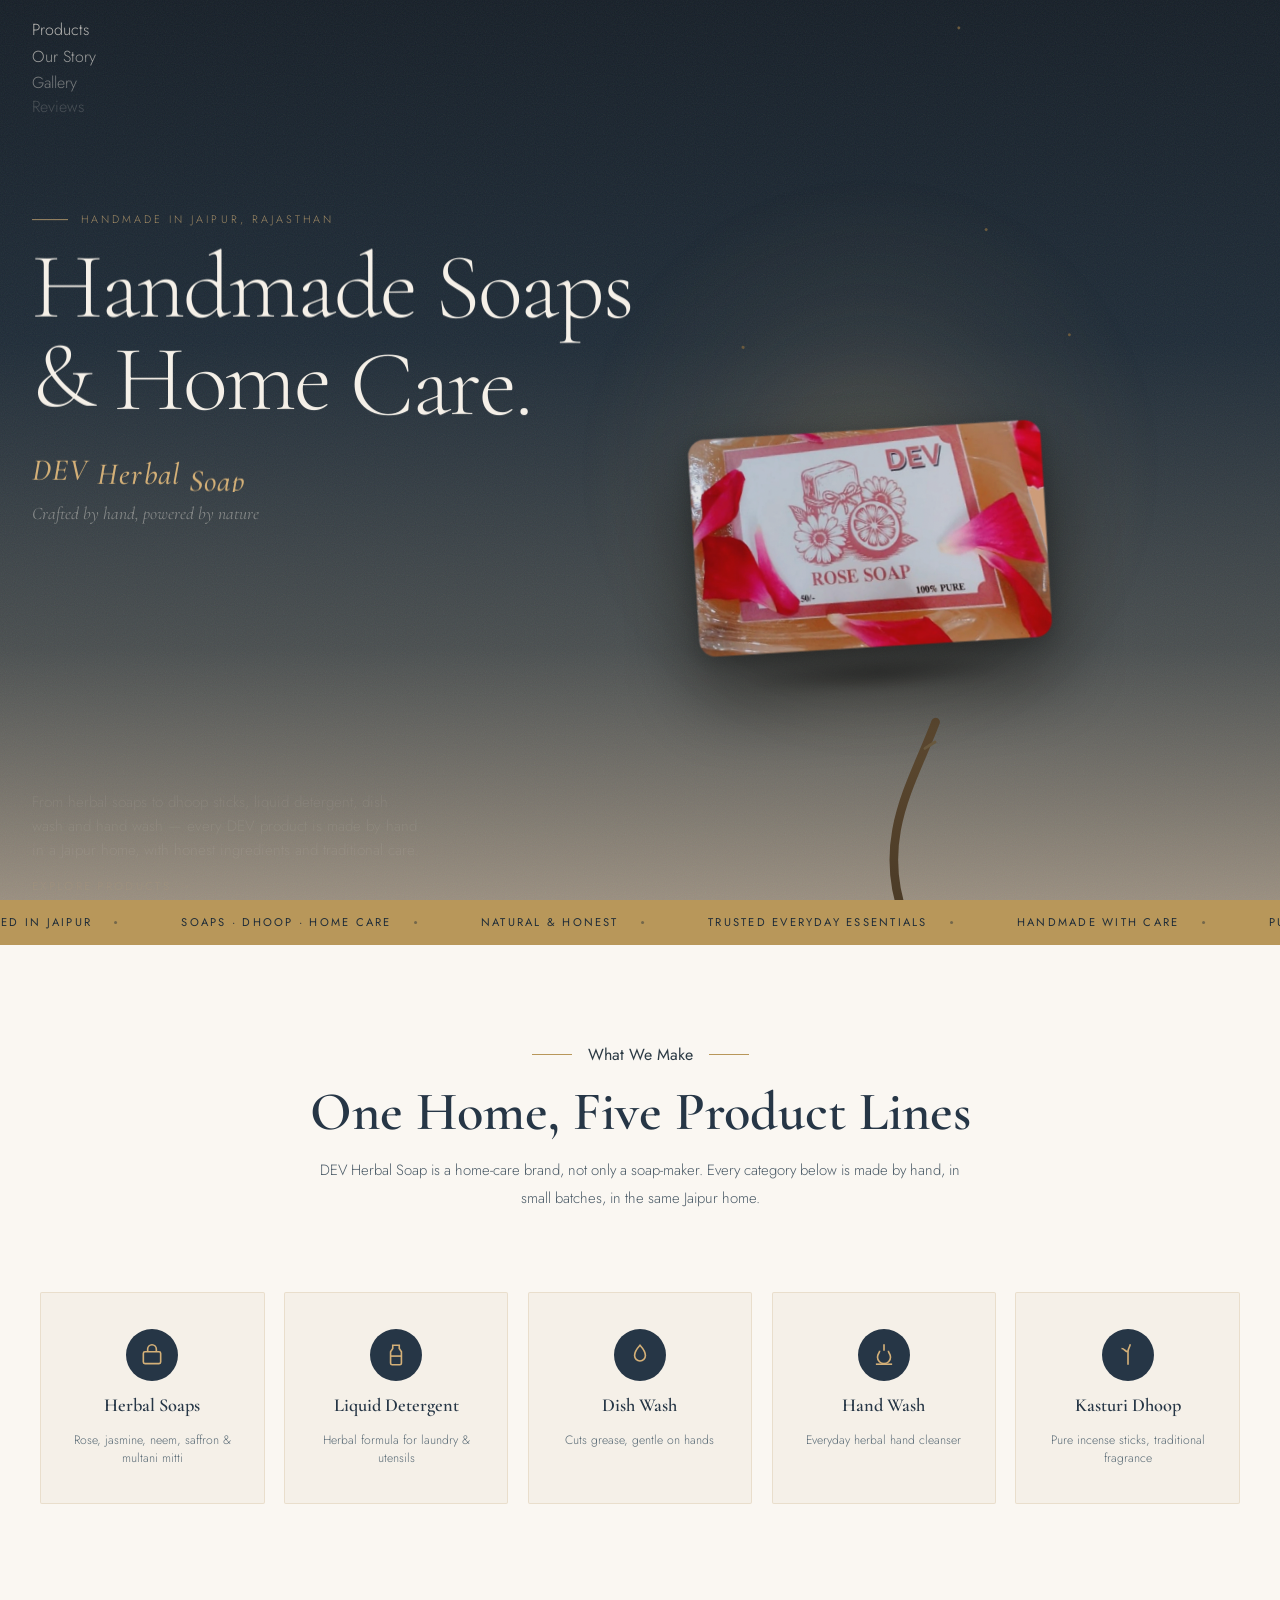
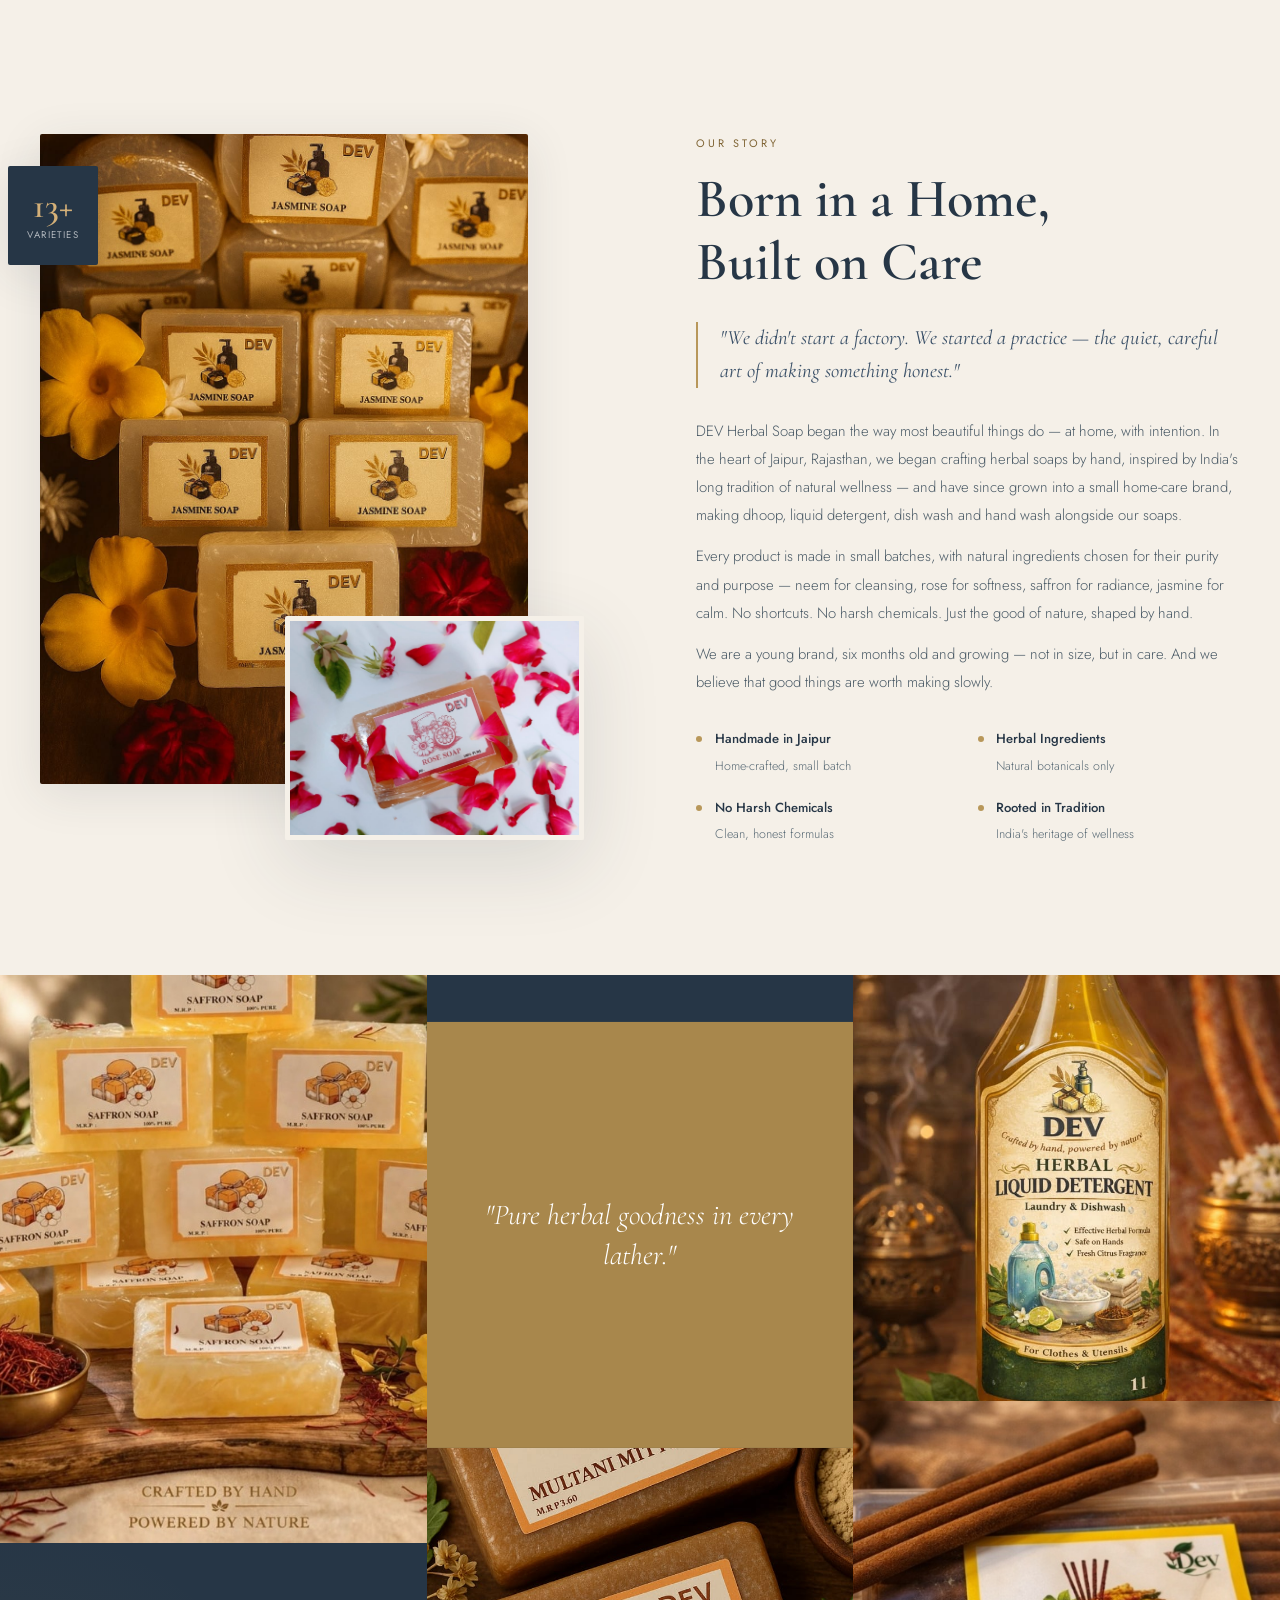
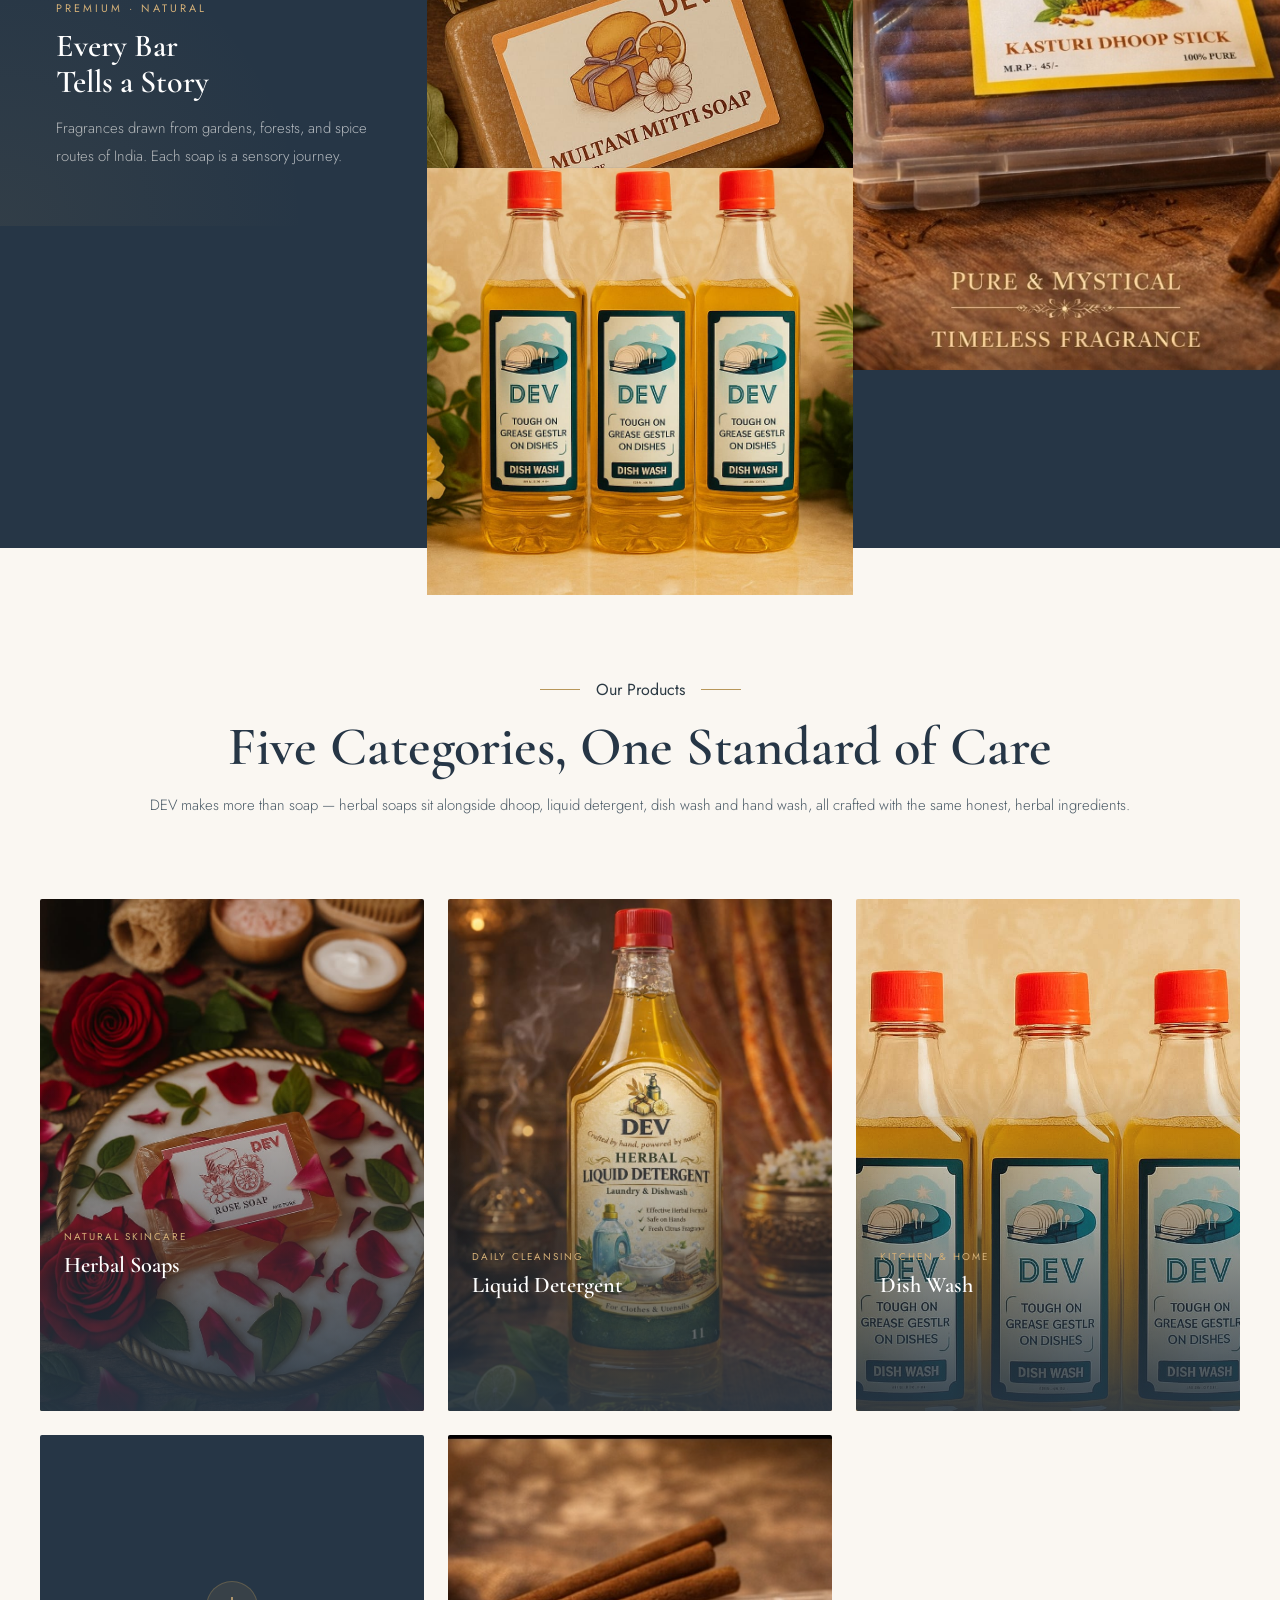
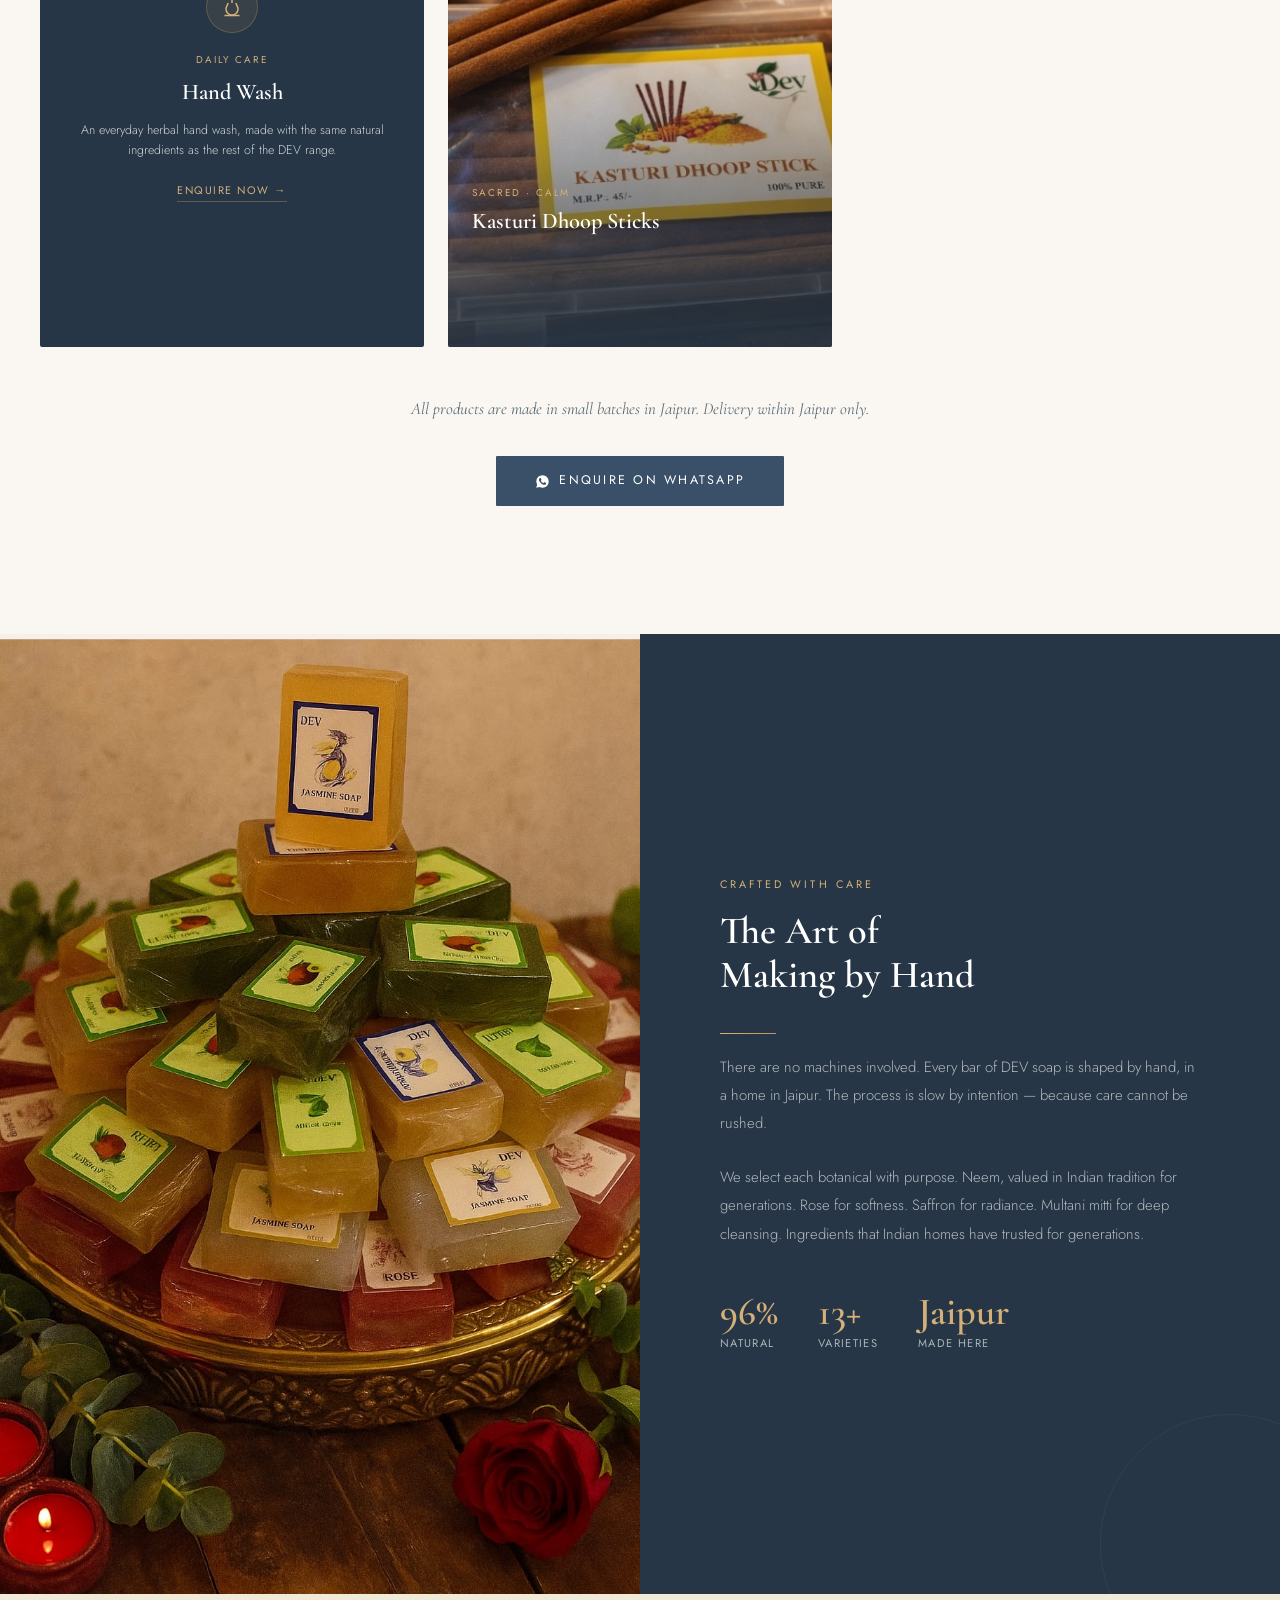
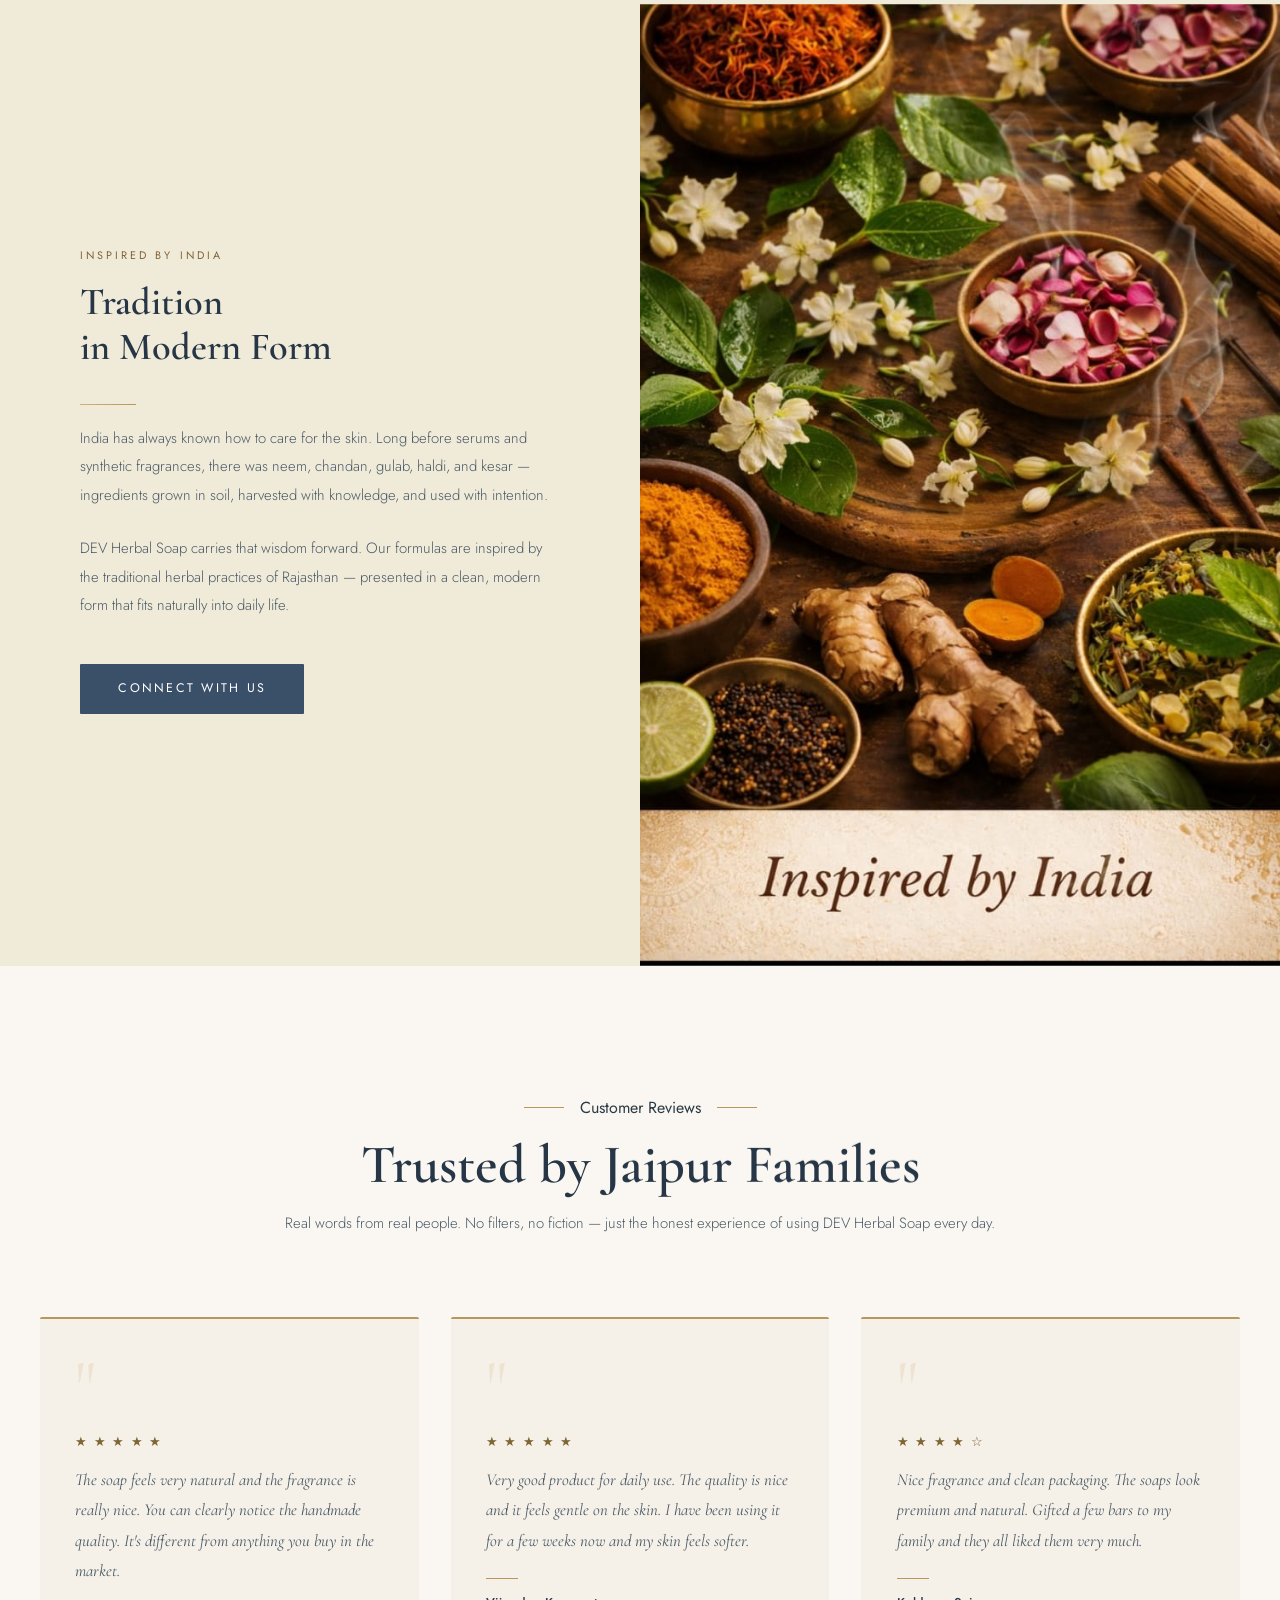
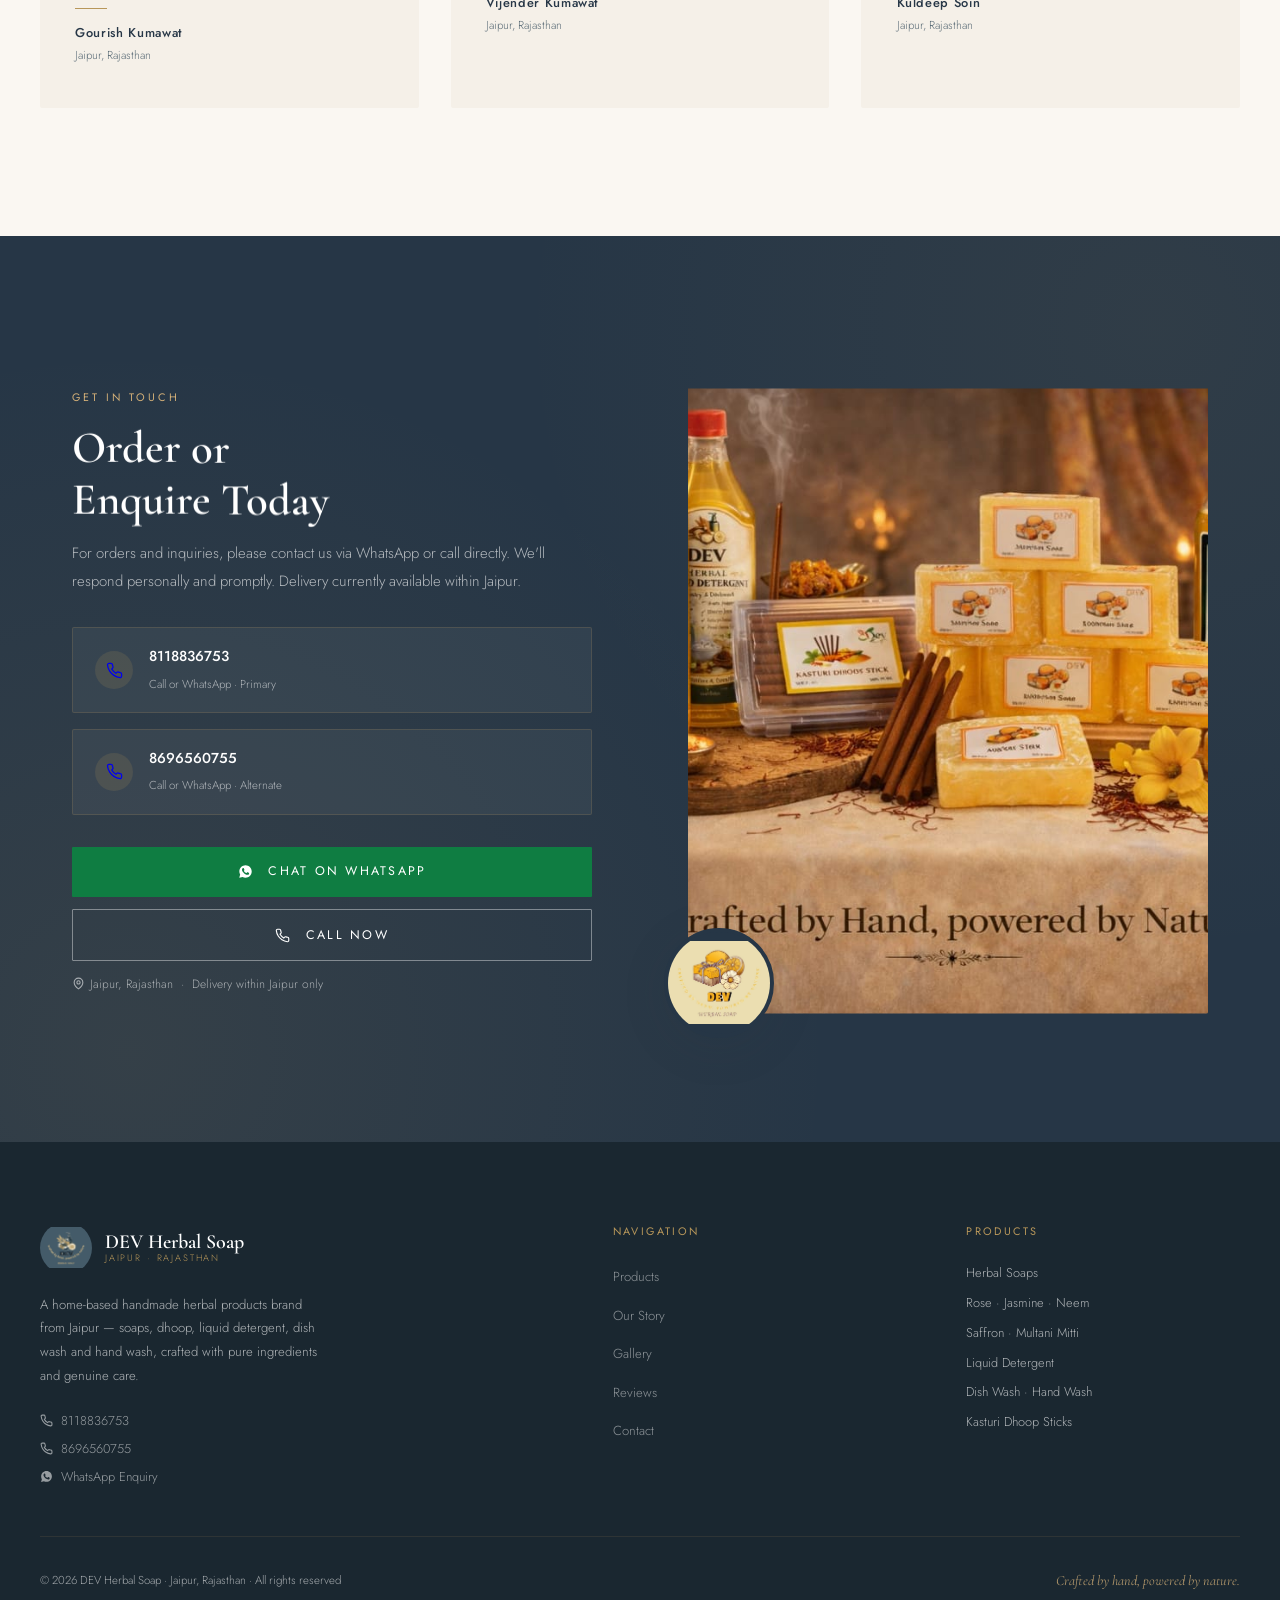
==== commit ebea202c: "Accessibility and UX pass using the UI/UX Pro Max checklist - Raise text contrast to WCAG AA: darker" ====
--- a/devf.html
+++ b/devf.html
@@ -25,7 +25,10 @@
   --brown:     #8a7560;
   --text:      #2c3a44;
   --text-mid:  #4a5a66;
-  --text-lt:   #7a8e99;
+  --text-lt:   #5a6b76;
+  --gold-txt:  #7f6434;
+  --wa:        #0f7d42;
+  --wa-dk:     #0b6634;
   --border:    rgba(184,151,90,0.2);
   --sh-sm:     0 4px 20px rgba(44,58,68,0.07);
   --sh-md:     0 10px 48px rgba(44,58,68,0.11);
@@ -38,9 +41,12 @@
 a:focus-visible,button:focus-visible{outline:2px solid var(--gold);outline-offset:3px}
 .skip-link{position:absolute;left:1rem;top:-60px;background:var(--navy-dark);color:#fff;padding:.8rem 1.4rem;font-size:.8rem;letter-spacing:.05em;text-decoration:none;z-index:1200;transition:top .25s;border-radius:2px}
 .skip-link:focus{top:1rem}
+a,button{touch-action:manipulation}
+html{scroll-padding-top:84px}
+.heading,.hero-h1-main{text-wrap:balance}
 
 /* ─── UTILITIES ─── */
-.lbl{display:inline-block;font-size:.68rem;letter-spacing:.28em;text-transform:uppercase;color:var(--gold);font-weight:400}
+.lbl{display:inline-block;font-size:.68rem;letter-spacing:.28em;text-transform:uppercase;color:var(--gold-txt);font-weight:400}
 .lbl-row{display:flex;align-items:center;gap:1rem;justify-content:center}
 .lbl-row::before,.lbl-row::after{content:'';display:block;width:40px;height:1px;background:var(--gold)}
 .heading{font-family:'Cormorant Garamond',serif;font-size:clamp(2.2rem,4.5vw,3.4rem);font-weight:600;color:var(--navy-dark);line-height:1.15}
@@ -49,7 +55,7 @@
 .btn-navy{background:var(--navy);color:#fff}.btn-navy:hover{background:var(--navy-mid);transform:translateY(-2px)}
 .btn-gold{background:var(--gold);color:#fff}.btn-gold:hover{background:var(--gold-dk);transform:translateY(-2px)}
 .btn-ghost{background:transparent;color:#fff;border:1px solid rgba(255,255,255,.4)}.btn-ghost:hover{background:rgba(255,255,255,.08)}
-.btn-wa{background:#25d366;color:#fff}.btn-wa:hover{background:#1eba58;transform:translateY(-2px)}
+.btn-wa{background:var(--wa);color:#fff}.btn-wa:hover{background:var(--wa-dk);transform:translateY(-2px)}
 .rule{width:56px;height:1px;background:linear-gradient(90deg,var(--gold-lt),var(--gold))}
 
 /* ─── REVEAL ─── */
@@ -69,6 +75,7 @@
 .nav-brand sub{display:block;font-size:.58rem;letter-spacing:.2em;text-transform:uppercase;font-family:'Jost',sans-serif;font-weight:300;color:var(--gold);font-style:normal}
 #nav:not(.scrolled) .nav-brand{color:#fff}
 #nav.scrolled .nav-brand{color:var(--navy-dark)}
+#nav.scrolled .nav-brand sub{color:var(--gold-txt)}
 nav ul{list-style:none;display:flex;gap:2.4rem;align-items:center}
 nav a{font-size:.76rem;letter-spacing:.14em;text-transform:uppercase;text-decoration:none;font-weight:400;transition:color .25s;position:relative}
 nav a::after{content:'';position:absolute;bottom:-3px;left:0;right:0;height:1px;background:var(--gold);transform:scaleX(0);transition:transform .3s}
@@ -76,10 +83,11 @@
 #nav:not(.scrolled) nav a{color:rgba(255,255,255,.75)}
 #nav:not(.scrolled) nav a:hover{color:#fff}
 #nav.scrolled nav a{color:var(--text-mid)}
-#nav.scrolled nav a:hover{color:var(--navy)}
-.nav-wa{display:flex;align-items:center;gap:.4rem;background:#25d366;color:#fff;padding:.5rem 1.2rem;border-radius:1px;text-decoration:none;font-size:.72rem;letter-spacing:.14em;text-transform:uppercase;transition:background .25s}
-.nav-wa:hover{background:#1eba58}
-.burger{display:none;flex-direction:column;gap:5px;cursor:pointer;background:none;border:none;padding:4px}
+#nav.scrolled nav a:hover,#nav.scrolled nav a.active{color:var(--navy)}
+nav a.active::after{transform:scaleX(1)}
+.nav-wa{display:flex;align-items:center;gap:.4rem;background:var(--wa);color:#fff;padding:.5rem 1.2rem;border-radius:1px;text-decoration:none;font-size:.72rem;letter-spacing:.14em;text-transform:uppercase;transition:background .25s}
+.nav-wa:hover{background:var(--wa-dk)}
+.burger{display:none;flex-direction:column;justify-content:center;gap:5px;cursor:pointer;background:none;border:none;padding:10px;margin-right:-10px;min-width:44px;min-height:44px}
 .burger span{display:block;width:24px;height:1.5px;background:#fff;transition:all .3s}
 #nav.scrolled .burger span{background:var(--navy)}
 .burger.open span:nth-child(1){transform:rotate(45deg) translate(5px,5px)}
@@ -91,6 +99,9 @@
 /* fixed bar stays out of the way while the hero has its own top bar */
 #nav{transition:background .4s,box-shadow .4s,transform .6s cubic-bezier(.7,0,.2,1)}
 #nav.nav-hide{transform:translateY(-110%)}
+#nav.nav-hide:focus-within{transform:none;background:rgba(250,247,242,.97)}
+#nav.nav-hide:focus-within .nav-brand{color:var(--navy-dark)}
+#nav.nav-hide:focus-within nav a{color:var(--text-mid)}
 
 /* smooth scroll (Lenis) */
 html.lenis,html.lenis body{height:auto}
@@ -171,7 +182,7 @@
 .hero-stamp text{font-family:'Jost',sans-serif;font-size:8.4px;letter-spacing:.18em;text-transform:uppercase;fill:rgba(245,240,232,.75)}
 .hero-stamp-i{position:absolute;inset:22px;border-radius:50%;background:rgba(184,151,90,.14);border:1px solid rgba(212,176,120,.35);backdrop-filter:blur(6px);display:flex;flex-direction:column;align-items:center;justify-content:center}
 .hero-stamp-n{font-family:'Cormorant Garamond',serif;font-size:1.5rem;font-weight:600;color:var(--gold-lt);line-height:1}
-.hero-stamp-l{font-size:.48rem;letter-spacing:.12em;text-transform:uppercase;color:rgba(255,255,255,.55);line-height:1.3;text-align:center}
+.hero-stamp-l{font-size:.5rem;letter-spacing:.12em;text-transform:uppercase;color:rgba(255,255,255,.8);line-height:1.3;text-align:center}
 @keyframes spin{to{transform:rotate(360deg)}}
 
 .hero-bottom{position:absolute;left:0;right:0;bottom:0;z-index:5;display:grid;grid-template-columns:1fr auto 1fr;align-items:end;padding:0 2rem 1.8rem}
@@ -193,8 +204,8 @@
 .pill-thumbs img:first-child{margin-left:0}
 .pill-chev{width:36px;height:36px;border-radius:50%;background:var(--cream);display:flex;align-items:center;justify-content:center;transition:transform .4s}
 .pill-wrap.open .pill-chev{transform:rotate(180deg)}
-.pill-menu{position:absolute;left:0;right:0;bottom:calc(100% + .6rem);background:#fff;border-radius:22px;padding:.5rem;box-shadow:0 20px 60px rgba(0,0,0,.3);transform-origin:50% 100%;opacity:0;visibility:hidden;transform:translateY(12px) scale(.96);transition:opacity .35s,transform .45s cubic-bezier(.2,.8,.2,1),visibility .35s}
-.pill-wrap.open .pill-menu{opacity:1;visibility:visible;transform:none}
+.pill-menu{position:absolute;left:0;right:0;bottom:calc(100% + .6rem);background:#fff;border-radius:22px;padding:.5rem;box-shadow:0 20px 60px rgba(0,0,0,.3);transform-origin:50% 100%;opacity:0;visibility:hidden;transform:translateY(12px) scale(.96);transition:opacity .2s,transform .25s ease-in,visibility .2s}
+.pill-wrap.open .pill-menu{opacity:1;visibility:visible;transform:none;transition:opacity .35s,transform .45s cubic-bezier(.2,.8,.2,1),visibility 0s}
 .pill-menu a{display:flex;align-items:center;gap:.8rem;padding:.45rem .6rem;border-radius:14px;color:var(--text);text-decoration:none;font-size:.9rem;transition:background .2s}
 .pill-menu a:hover{background:var(--cream)}
 .pill-menu img,.pill-menu .pm-ic{width:34px;height:34px;border-radius:50%;object-fit:cover;flex-shrink:0}
@@ -205,9 +216,10 @@
 /* ─── MARQUEE ─── */
 .mq{background:var(--gold);padding:.8rem 0;overflow:hidden}
 .mq-track{display:flex;white-space:nowrap;animation:mq 24s linear infinite}
-.mq-item{display:inline-flex;align-items:center;gap:1.4rem;padding:0 2rem;font-size:.7rem;letter-spacing:.2em;text-transform:uppercase;color:#fff;font-weight:400}
-.mq-dot{width:3px;height:3px;border-radius:50%;background:rgba(255,255,255,.5)}
+.mq-item{display:inline-flex;align-items:center;gap:1.4rem;padding:0 2rem;font-size:.7rem;letter-spacing:.2em;text-transform:uppercase;color:#1f2c38;font-weight:400}
+.mq-dot{width:3px;height:3px;border-radius:50%;background:rgba(31,44,56,.45)}
 @keyframes mq{from{transform:translateX(0)}to{transform:translateX(-50%)}}
+.mq:hover .mq-track{animation-play-state:paused}
 
 /* ─── SECTION BASE ─── */
 .sec{padding:8rem 2rem}
@@ -224,7 +236,7 @@
 .about-accent{position:absolute;bottom:0;right:0;width:55%;aspect-ratio:4/3;object-fit:cover;border-radius:2px;box-shadow:var(--sh-lg);border:5px solid var(--cream)}
 .about-badge{position:absolute;top:2rem;left:-2rem;background:var(--navy-dark);color:#fff;padding:1.4rem 1.2rem;border-radius:2px;box-shadow:var(--sh-md);z-index:2;text-align:center}
 .ab-num{font-family:'Cormorant Garamond',serif;font-size:2.2rem;font-weight:600;color:var(--gold-lt);display:block;line-height:1}
-.ab-lbl{font-size:.6rem;letter-spacing:.15em;text-transform:uppercase;color:rgba(255,255,255,.45);display:block;margin-top:.2rem}
+.ab-lbl{font-size:.6rem;letter-spacing:.15em;text-transform:uppercase;color:rgba(255,255,255,.65);display:block;margin-top:.2rem}
 .about-txt .lbl{margin-bottom:.5rem}
 .about-txt .heading{margin-bottom:1.2rem}
 .pull{font-family:'Cormorant Garamond',serif;font-size:1.28rem;font-style:italic;color:var(--navy);border-left:2px solid var(--gold);padding-left:1.4rem;margin:1.8rem 0;line-height:1.6}
@@ -250,8 +262,8 @@
 .sc-txt::before{content:'';position:absolute;inset:0;background:radial-gradient(circle at 0% 100%,rgba(184,151,90,.08) 0%,transparent 60%)}
 .sc-txt .lbl{color:var(--gold-lt);margin-bottom:.6rem}
 .sc-txt .heading{color:#fff;font-size:clamp(1.6rem,2.5vw,2.2rem);margin-bottom:.8rem}
-.sc-txt .body-text{color:rgba(255,255,255,.45)}
-.sc-gold{background:var(--gold);display:flex;align-items:center;justify-content:center;padding:3rem;aspect-ratio:1}
+.sc-txt .body-text{color:rgba(255,255,255,.65)}
+.sc-gold{background:#a8874c;display:flex;align-items:center;justify-content:center;padding:3rem;aspect-ratio:1}
 .sc-gold-q{font-family:'Cormorant Garamond',serif;font-size:1.8rem;font-weight:300;color:#fff;text-align:center;line-height:1.4;font-style:italic}
 
 /* ─── PRODUCTS ─── */
@@ -274,10 +286,11 @@
 .pc-body{position:absolute;bottom:0;left:0;right:0;padding:2rem 1.5rem}
 .pc-cat{font-size:.62rem;letter-spacing:.2em;text-transform:uppercase;color:var(--gold-lt);display:block;margin-bottom:.4rem}
 .pc-name{font-family:'Cormorant Garamond',serif;font-size:1.4rem;font-weight:600;color:#fff;line-height:1.2;margin-bottom:.5rem}
-.pc-desc{font-size:.78rem;color:rgba(255,255,255,.55);font-weight:300;line-height:1.6;transform:translateY(8px);opacity:0;transition:all .35s}
+.pc-desc{font-size:.78rem;color:rgba(255,255,255,.78);font-weight:300;line-height:1.6;transform:translateY(8px);opacity:0;transition:all .35s}
 .prod-card:hover .pc-desc{opacity:1;transform:none}
 .pc-btn{display:inline-flex;align-items:center;margin-top:.7rem;font-size:.68rem;letter-spacing:.14em;text-transform:uppercase;color:var(--gold-lt);text-decoration:none;border-bottom:1px solid rgba(184,151,90,.4);padding-bottom:2px;opacity:0;transform:translateY(8px);transition:all .35s .05s}
 .prod-card:hover .pc-btn{opacity:1;transform:none;color:#fff;border-color:rgba(255,255,255,.4)}
+@media(hover:none){.pc-desc,.pc-btn{opacity:1;transform:none}}
 .prod-note{text-align:center;margin-top:3rem;font-family:'Cormorant Garamond',serif;font-size:1.05rem;font-style:italic;color:var(--text-lt)}
 
 /* ─── CATEGORIES ─── */
@@ -300,10 +313,10 @@
 .craft-copy .lbl{color:var(--gold-lt);margin-bottom:.5rem}
 .craft-copy .heading{color:#fff;font-size:clamp(1.8rem,3vw,2.6rem);margin-bottom:1rem}
 .craft-copy .rule{margin:1.2rem 0}
-.craft-copy .body-text{color:rgba(255,255,255,.45);margin-bottom:.8rem}
+.craft-copy .body-text{color:rgba(255,255,255,.65);margin-bottom:.8rem}
 .craft-stats{display:flex;gap:2.5rem;margin-top:2rem}
 .cs-num{font-family:'Cormorant Garamond',serif;font-size:2.4rem;font-weight:600;color:var(--gold-lt);line-height:1;display:block}
-.cs-lbl{font-size:.7rem;letter-spacing:.12em;text-transform:uppercase;color:rgba(255,255,255,.35);display:block;margin-top:.2rem}
+.cs-lbl{font-size:.7rem;letter-spacing:.12em;text-transform:uppercase;color:rgba(255,255,255,.62);display:block;margin-top:.2rem}
 
 /* ─── NATURE ─── */
 #nature{background:var(--parchment);padding:0}
@@ -323,7 +336,7 @@
 .t-card{background:var(--cream);padding:2.6rem 2.2rem;border-radius:2px;border-top:2px solid var(--gold);transition:box-shadow .3s,transform .3s}
 .t-card:hover{box-shadow:var(--sh-md);transform:translateY(-3px)}
 .t-orn{font-family:'Cormorant Garamond',serif;font-size:4.5rem;color:var(--gold-lt);opacity:.2;line-height:.7;margin-bottom:1.2rem;display:block}
-.t-stars{color:var(--gold);font-size:.8rem;letter-spacing:.1em;margin-bottom:.8rem}
+.t-stars{color:var(--gold-txt);font-size:.8rem;letter-spacing:.1em;margin-bottom:.8rem}
 .t-txt{font-family:'Cormorant Garamond',serif;font-size:1.05rem;font-style:italic;color:var(--text-mid);line-height:1.8;margin-bottom:1.4rem}
 .t-div{width:32px;height:1px;background:var(--gold);margin-bottom:.8rem}
 .t-name{font-size:.8rem;font-weight:500;color:var(--navy-dark);letter-spacing:.05em}
@@ -335,15 +348,15 @@
 .contact-inner{max-width:1200px;margin:0 auto;display:grid;grid-template-columns:1fr 1fr;gap:6rem;align-items:center;position:relative;z-index:1;padding:8rem 2rem}
 .ct-txt .lbl{color:var(--gold-lt);margin-bottom:.5rem}
 .ct-txt .heading{color:#fff;font-size:clamp(2rem,3.5vw,3rem);margin-bottom:.8rem}
-.ct-txt .body-text{color:rgba(255,255,255,.4);margin-bottom:2rem}
+.ct-txt .body-text{color:rgba(255,255,255,.65);margin-bottom:2rem}
 .ct-cards{display:flex;flex-direction:column;gap:1rem;margin-bottom:2rem}
 .ct-card{display:flex;align-items:center;gap:1rem;background:rgba(255,255,255,.05);border:1px solid rgba(184,151,90,.2);border-radius:2px;padding:1rem 1.4rem;text-decoration:none;transition:background .25s,border-color .25s}
 .ct-card:hover{background:rgba(184,151,90,.1);border-color:rgba(184,151,90,.4)}
 .ct-icon{width:38px;height:38px;background:rgba(184,151,90,.15);border-radius:50%;display:flex;align-items:center;justify-content:center;font-size:1rem;flex-shrink:0}
 .ct-num{font-size:.9rem;font-weight:500;color:#fff;display:block}
-.ct-lbl{font-size:.72rem;color:rgba(255,255,255,.3);font-weight:300}
+.ct-lbl{font-size:.72rem;color:rgba(255,255,255,.6);font-weight:300}
 .ct-ctas{display:flex;flex-direction:column;gap:.8rem}
-.ct-note{font-size:.75rem;color:rgba(255,255,255,.25);font-weight:300;margin-top:.8rem}
+.ct-note{font-size:.75rem;color:rgba(255,255,255,.58);font-weight:300;margin-top:.8rem}
 .ct-vis{position:relative}
 .ct-frame{border-radius:2px;overflow:hidden;box-shadow:var(--sh-lg);aspect-ratio:4/5}
 .ct-frame img{width:100%;height:100%;object-fit:cover}
@@ -358,7 +371,7 @@
 .f-logo-img{width:52px;height:52px;object-fit:contain;border-radius:50%}
 .f-name{font-family:'Cormorant Garamond',serif;font-size:1.25rem;font-weight:600;color:#fff;line-height:1.1}
 .f-name sub{display:block;font-size:.58rem;letter-spacing:.2em;text-transform:uppercase;color:var(--gold);font-family:'Jost',sans-serif;font-weight:300}
-.f-desc{font-size:.82rem;color:rgba(255,255,255,.45);font-weight:300;line-height:1.8;max-width:290px;margin-bottom:1.4rem}
+.f-desc{font-size:.82rem;color:rgba(255,255,255,.65);font-weight:300;line-height:1.8;max-width:290px;margin-bottom:1.4rem}
 .f-contacts{display:flex;flex-direction:column;gap:.4rem}
 .f-contacts a{font-size:.8rem;color:rgba(255,255,255,.55);text-decoration:none;font-weight:300;transition:color .2s;display:flex;align-items:center;gap:.5rem}
 .f-contacts a:hover{color:var(--gold-lt)}
@@ -367,17 +380,17 @@
 .f-links a{text-decoration:none;font-size:.82rem;color:rgba(255,255,255,.5);font-weight:300;transition:color .2s}
 .f-links a:hover{color:var(--gold-lt)}
 .f-plist{list-style:none;display:flex;flex-direction:column;gap:.5rem}
-.f-plist li{font-size:.8rem;color:rgba(255,255,255,.45);font-weight:300}
+.f-plist li{font-size:.8rem;color:rgba(255,255,255,.65);font-weight:300}
 .fb{display:flex;align-items:center;justify-content:space-between;flex-wrap:wrap;gap:1rem}
-.f-copy{font-size:.72rem;color:rgba(255,255,255,.4);font-weight:300}
-.f-close{font-family:'Cormorant Garamond',serif;font-size:.88rem;font-style:italic;color:rgba(184,151,90,.4)}
+.f-copy{font-size:.72rem;color:rgba(255,255,255,.6);font-weight:300}
+.f-close{font-family:'Cormorant Garamond',serif;font-size:.88rem;font-style:italic;color:rgba(212,176,120,.8)}
 
 /* ─── FLOAT WA ─── */
-.float-wa{position:fixed;bottom:2rem;right:2rem;z-index:998;width:58px;height:58px;background:#25d366;border-radius:50%;display:flex;align-items:center;justify-content:center;color:#fff;font-size:1.55rem;text-decoration:none;box-shadow:0 6px 24px rgba(37,211,102,.45);transition:transform .3s}
+.float-wa{position:fixed;bottom:2rem;right:2rem;z-index:998;width:58px;height:58px;background:var(--wa);border-radius:50%;display:flex;align-items:center;justify-content:center;color:#fff;font-size:1.55rem;text-decoration:none;box-shadow:0 6px 24px rgba(15,125,66,.45);transition:transform .3s}
 .float-wa:hover{transform:scale(1.1)}
 .float-wa{transition:transform .3s,opacity .4s}
 @media(min-width:901px){.in-hero .float-wa{opacity:0;pointer-events:none;transform:scale(.6)}}
-.wa-ring{position:absolute;width:100%;height:100%;border-radius:50%;background:#25d366;animation:pulse 2.8s ease-out infinite;opacity:.5;z-index:-1}
+.wa-ring{position:absolute;width:100%;height:100%;border-radius:50%;background:var(--wa);animation:pulse 2.8s ease-out infinite;opacity:.5;z-index:-1}
 @keyframes pulse{0%{transform:scale(1);opacity:.5}100%{transform:scale(1.8);opacity:0}}
 
 /* ─── RESPONSIVE ─── */
@@ -429,6 +442,8 @@
   .prod-g{grid-template-columns:1fr 1fr}
   .t-grid{grid-template-columns:1fr}
   .pillars{grid-template-columns:1fr}
+  .body-text{font-size:1rem}
+  footer{padding-bottom:6.5rem}
   .about-badge{display:none}
   .ft{grid-template-columns:1fr;gap:2rem}
   .sec{padding:5rem 1.4rem}
@@ -573,12 +588,12 @@
       <a href="#categories" class="hero-explore">Explore Products <span>→</span></a>
     </div>
     <div class="pill-wrap" id="pill">
-      <div class="pill-menu" id="pillMenu" role="menu">
-        <a href="#products" role="menuitem"><img src="2image.jpeg" alt=""><span>Herbal Soaps<small>Rose, jasmine, neem, saffron &amp; multani mitti</small></span></a>
-        <a href="#products" role="menuitem"><img src="image13.jpg" alt=""><span>Liquid Detergent<small>Herbal formula for laundry &amp; utensils</small></span></a>
-        <a href="#products" role="menuitem"><img src="image7.jpg" alt=""><span>Dish Wash<small>Cuts grease, gentle on hands</small></span></a>
-        <a href="#products" role="menuitem"><span class="pm-ic" aria-hidden="true"><svg viewBox="0 0 24 24" fill="none" stroke="currentColor" stroke-width="1.5"><path d="M12 2v6M8 8c0 2-2 3-2 6a6 6 0 0 0 12 0c0-3-2-4-2-6"/><path d="M4.5 20.5h15"/></svg></span><span>Hand Wash<small>Everyday herbal hand cleanser</small></span></a>
-        <a href="#products" role="menuitem"><img src="image11.jpg" alt=""><span>Kasturi Dhoop<small>Pure incense sticks, traditional fragrance</small></span></a>
+      <div class="pill-menu" id="pillMenu">
+        <a href="#products"><img src="2image.jpeg" alt="" loading="lazy" decoding="async"><span>Herbal Soaps<small>Rose, jasmine, neem, saffron &amp; multani mitti</small></span></a>
+        <a href="#products"><img src="image13.jpg" alt="" loading="lazy" decoding="async"><span>Liquid Detergent<small>Herbal formula for laundry &amp; utensils</small></span></a>
+        <a href="#products"><img src="image7.jpg" alt="" loading="lazy" decoding="async"><span>Dish Wash<small>Cuts grease, gentle on hands</small></span></a>
+        <a href="#products"><span class="pm-ic" aria-hidden="true"><svg viewBox="0 0 24 24" fill="none" stroke="currentColor" stroke-width="1.5"><path d="M12 2v6M8 8c0 2-2 3-2 6a6 6 0 0 0 12 0c0-3-2-4-2-6"/><path d="M4.5 20.5h15"/></svg></span><span>Hand Wash<small>Everyday herbal hand cleanser</small></span></a>
+        <a href="#products"><img src="image11.jpg" alt="" loading="lazy" decoding="async"><span>Kasturi Dhoop<small>Pure incense sticks, traditional fragrance</small></span></a>
       </div>
       <button class="pill-btn" id="pillBtn" aria-expanded="false" aria-controls="pillMenu">
         <span class="pill-thumbs" aria-hidden="true"><img src="image6.jpeg" alt=""><img src="image13.jpg" alt=""><img src="image11.jpg" alt=""></span>
@@ -593,12 +608,12 @@
 <!-- MARQUEE -->
 <div class="mq">
   <div class="mq-track">
-    <span class="mq-item">Handmade with Care <span class="mq-dot"></span></span>
-    <span class="mq-item">Pure Herbal Goodness <span class="mq-dot"></span></span>
-    <span class="mq-item">Crafted in Jaipur <span class="mq-dot"></span></span>
-    <span class="mq-item">Soaps · Dhoop · Home Care <span class="mq-dot"></span></span>
-    <span class="mq-item">Natural &amp; Honest <span class="mq-dot"></span></span>
-    <span class="mq-item">Trusted Everyday Essentials <span class="mq-dot"></span></span>
+    <span class="mq-item" aria-hidden="true">Handmade with Care <span class="mq-dot"></span></span>
+    <span class="mq-item" aria-hidden="true">Pure Herbal Goodness <span class="mq-dot"></span></span>
+    <span class="mq-item" aria-hidden="true">Crafted in Jaipur <span class="mq-dot"></span></span>
+    <span class="mq-item" aria-hidden="true">Soaps · Dhoop · Home Care <span class="mq-dot"></span></span>
+    <span class="mq-item" aria-hidden="true">Natural &amp; Honest <span class="mq-dot"></span></span>
+    <span class="mq-item" aria-hidden="true">Trusted Everyday Essentials <span class="mq-dot"></span></span>
     <span class="mq-item">Handmade with Care <span class="mq-dot"></span></span>
     <span class="mq-item">Pure Herbal Goodness <span class="mq-dot"></span></span>
     <span class="mq-item">Crafted in Jaipur <span class="mq-dot"></span></span>
@@ -651,8 +666,8 @@
   <div class="wrap">
     <div class="about-g">
       <div class="about-cluster rl">
-        <img src="2image.jpeg" alt="Stack of DEV Jasmine Soap bars" class="about-main" onerror="this.src='image9.jpeg'">
-        <img src="image6.jpeg" alt="DEV Rose Soap close-up" class="about-accent" onerror="this.style.display='none'">
+        <img loading="lazy" decoding="async" width="1024" height="1536" src="2image.jpeg" alt="Stack of DEV Jasmine Soap bars" class="about-main" onerror="this.src='image9.jpeg'">
+        <img loading="lazy" decoding="async" width="1200" height="1600" src="image6.jpeg" alt="DEV Rose Soap close-up" class="about-accent" onerror="this.style.display='none'">
         <div class="about-badge"><span class="ab-num">13+</span><span class="ab-lbl">Varieties</span></div>
       </div>
       <div class="about-txt rr">
@@ -679,7 +694,7 @@
     <!-- Col 1 -->
     <div class="sc-col">
       <div class="sc-img tall">
-        <img src="image12.jpg" alt="DEV Saffron Soap stack" onerror="this.parentElement.style.background='#3a5068'">
+        <img loading="lazy" decoding="async" width="1080" height="816" src="image12.jpg" alt="DEV Saffron Soap stack" onerror="this.parentElement.style.background='#3a5068'">
         <div class="sc-img-ov"></div>
       </div>
       <div class="sc-txt">
@@ -694,22 +709,22 @@
         <div class="sc-gold-q">"Pure herbal goodness in every lather."</div>
       </div>
       <div class="sc-img wd">
-        <img src="4image.jpeg" alt="DEV Multani Mitti Soap" onerror="this.parentElement.style.background='#4d6b84'">
+        <img loading="lazy" decoding="async" width="853" height="1280" src="4image.jpeg" alt="DEV Multani Mitti Soap" onerror="this.parentElement.style.background='#4d6b84'">
         <div class="sc-img-ov"></div>
       </div>
       <div class="sc-img sq">
-        <img src="image7.jpg" alt="DEV Herbal Dish Wash bottles" onerror="this.parentElement.style.background='#6889a0'">
+        <img loading="lazy" decoding="async" width="1536" height="1024" src="image7.jpg" alt="DEV Herbal Dish Wash bottles" onerror="this.parentElement.style.background='#6889a0'">
         <div class="sc-img-ov"></div>
       </div>
     </div>
     <!-- Col 3 -->
     <div class="sc-col">
       <div class="sc-img sq">
-        <img src="image13.jpg" alt="DEV Herbal Liquid Detergent bottle" onerror="this.parentElement.style.background='#3a5068'">
+        <img loading="lazy" decoding="async" width="853" height="1280" src="image13.jpg" alt="DEV Herbal Liquid Detergent bottle" onerror="this.parentElement.style.background='#3a5068'">
         <div class="sc-img-ov"></div>
       </div>
       <div class="sc-img tall">
-        <img src="image11.jpg" alt="DEV Kasturi Dhoop incense sticks" onerror="this.parentElement.style.background='#263646'">
+        <img loading="lazy" decoding="async" width="1080" height="721" src="image11.jpg" alt="DEV Kasturi Dhoop incense sticks" onerror="this.parentElement.style.background='#263646'">
         <div class="sc-img-ov"></div>
       </div>
     </div>
@@ -726,7 +741,7 @@
     </div>
     <div class="prod-g">
       <div class="prod-card rv">
-        <img src="1image.jpeg" alt="Herbal Soaps" class="pc-img" onerror="this.src='image9.jpeg'">
+        <img loading="lazy" decoding="async" width="853" height="1280" src="1image.jpeg" alt="Herbal Soaps" class="pc-img" onerror="this.src='image9.jpeg'">
         <div class="pc-ov"></div>
         <div class="pc-body">
           <span class="pc-cat">Natural Skincare</span>
@@ -736,7 +751,7 @@
         </div>
       </div>
       <div class="prod-card rv">
-        <img src="image13.jpg" alt="Herbal Liquid Detergent" class="pc-img" onerror="this.src='image9.jpeg'">
+        <img loading="lazy" decoding="async" width="853" height="1280" src="image13.jpg" alt="Herbal Liquid Detergent" class="pc-img" onerror="this.src='image9.jpeg'">
         <div class="pc-ov"></div>
         <div class="pc-body">
           <span class="pc-cat">Daily Cleansing</span>
@@ -746,7 +761,7 @@
         </div>
       </div>
       <div class="prod-card rv">
-        <img src="image7.jpg" alt="Herbal Dish Wash" class="pc-img pc-img-crop-tight" onerror="this.src='image9.jpeg'">
+        <img loading="lazy" decoding="async" width="1536" height="1024" src="image7.jpg" alt="Herbal Dish Wash" class="pc-img pc-img-crop-tight" onerror="this.src='image9.jpeg'">
         <div class="pc-ov"></div>
         <div class="pc-body">
           <span class="pc-cat">Kitchen &amp; Home</span>
@@ -765,7 +780,7 @@
         </div>
       </div>
       <div class="prod-card rv">
-        <img src="image11.jpg" alt="Kasturi Dhoop Incense Sticks" class="pc-img pc-img-crop-tighter" onerror="this.parentElement.style.background='var(--navy-dark)'">
+        <img loading="lazy" decoding="async" width="1080" height="721" src="image11.jpg" alt="Kasturi Dhoop Incense Sticks" class="pc-img pc-img-crop-tighter" onerror="this.parentElement.style.background='var(--navy-dark)'">
         <div class="pc-ov"></div>
         <div class="pc-body">
           <span class="pc-cat">Sacred · Calm</span>
@@ -786,14 +801,14 @@
 <section id="craft">
   <div class="craft-g">
     <div class="craft-img">
-      <img src="image9.jpeg" alt="Pyramid of handmade DEV soap bars" onerror="this.src='image16.jpg'">
+      <img loading="lazy" decoding="async" width="1024" height="1536" src="image9.jpeg" alt="Pyramid of handmade DEV soap bars" onerror="this.src='image16.jpg'">
     </div>
     <div class="craft-copy">
       <div class="lbl rv">Crafted with Care</div>
       <h2 class="heading rv" style="margin-top:.5rem;color:#fff">The Art of<br>Making by Hand</h2>
       <div class="rule rv" style="margin:1.2rem 0"></div>
-      <p class="body-text rv" style="color:rgba(255,255,255,.45)">There are no machines involved. Every bar of DEV soap is shaped by hand, in a home in Jaipur. The process is slow by intention — because care cannot be rushed.</p>
-      <p class="body-text rv" style="color:rgba(255,255,255,.45);margin-top:.8rem">We select each botanical with purpose. Neem, valued in Indian tradition for generations. Rose for softness. Saffron for radiance. Multani mitti for deep cleansing. Ingredients that Indian homes have trusted for generations.</p>
+      <p class="body-text rv" style="color:rgba(255,255,255,.65)">There are no machines involved. Every bar of DEV soap is shaped by hand, in a home in Jaipur. The process is slow by intention — because care cannot be rushed.</p>
+      <p class="body-text rv" style="color:rgba(255,255,255,.65);margin-top:.8rem">We select each botanical with purpose. Neem, valued in Indian tradition for generations. Rose for softness. Saffron for radiance. Multani mitti for deep cleansing. Ingredients that Indian homes have trusted for generations.</p>
       <div class="craft-stats rv">
         <div><span class="cs-num">100%</span><span class="cs-lbl">Natural</span></div>
         <div><span class="cs-num">13+</span><span class="cs-lbl">Varieties</span></div>
@@ -815,7 +830,7 @@
       <div style="margin-top:2rem"><a href="#contact" class="btn btn-navy rv">Connect with Us</a></div>
     </div>
     <div class="nat-img">
-      <img src="image10.jpg" alt="Natural herbal ingredients — saffron, rose, jasmine, turmeric" onerror="this.src='image9.jpeg'">
+      <img loading="lazy" decoding="async" width="843" height="1280" src="image10.jpg" alt="Natural herbal ingredients — saffron, rose, jasmine, turmeric" onerror="this.src='image9.jpeg'">
     </div>
   </div>
 </section>
@@ -830,24 +845,24 @@
     </div>
     <div class="t-grid">
       <div class="t-card rv">
-        <span class="t-orn">"</span>
-        <div class="t-stars">★ ★ ★ ★ ★</div>
+        <span class="t-orn" aria-hidden="true">"</span>
+        <div class="t-stars" role="img" aria-label="Rated 5 out of 5">★ ★ ★ ★ ★</div>
         <p class="t-txt">The soap feels very natural and the fragrance is really nice. You can clearly notice the handmade quality. It's different from anything you buy in the market.</p>
         <div class="t-div"></div>
         <div class="t-name">Gourish Kumawat</div>
         <div class="t-loc">Jaipur, Rajasthan</div>
       </div>
       <div class="t-card rv">
-        <span class="t-orn">"</span>
-        <div class="t-stars">★ ★ ★ ★ ★</div>
+        <span class="t-orn" aria-hidden="true">"</span>
+        <div class="t-stars" role="img" aria-label="Rated 5 out of 5">★ ★ ★ ★ ★</div>
         <p class="t-txt">Very good product for daily use. The quality is nice and it feels gentle on the skin. I have been using it for a few weeks now and my skin feels softer.</p>
         <div class="t-div"></div>
         <div class="t-name">Vijender Kumawat</div>
         <div class="t-loc">Jaipur, Rajasthan</div>
       </div>
       <div class="t-card rv">
-        <span class="t-orn">"</span>
-        <div class="t-stars">★ ★ ★ ★ ☆</div>
+        <span class="t-orn" aria-hidden="true">"</span>
+        <div class="t-stars" role="img" aria-label="Rated 4 out of 5">★ ★ ★ ★ ☆</div>
         <p class="t-txt">Nice fragrance and clean packaging. The soaps look premium and natural. Gifted a few bars to my family and they all liked them very much.</p>
         <div class="t-div"></div>
         <div class="t-name">Kuldeep Soin</div>
@@ -863,7 +878,7 @@
     <div class="ct-txt">
       <div class="lbl rv">Get in Touch</div>
       <h2 class="heading rv" style="margin-top:.5rem;color:#fff">Order or<br>Enquire Today</h2>
-      <p class="body-text rv" style="color:rgba(255,255,255,.4);margin-top:.8rem">For orders and inquiries, please contact us via WhatsApp or call directly. We'll respond personally and promptly. Delivery currently available within Jaipur.</p>
+      <p class="body-text rv" style="color:rgba(255,255,255,.65);margin-top:.8rem">For orders and inquiries, please contact us via WhatsApp or call directly. We'll respond personally and promptly. Delivery currently available within Jaipur.</p>
       <div class="ct-cards rv">
         <a href="tel:+918118836753" class="ct-card">
           <div class="ct-icon"><svg width="17" height="17" viewBox="0 0 24 24" fill="none" stroke="currentColor" stroke-width="1.8" aria-hidden="true"><path d="M22 16.92v3a2 2 0 0 1-2.18 2 19.79 19.79 0 0 1-8.63-3.07 19.5 19.5 0 0 1-6-6 19.79 19.79 0 0 1-3.07-8.67A2 2 0 0 1 4.11 2h3a2 2 0 0 1 2 1.72c.127.96.361 1.903.7 2.81a2 2 0 0 1-.45 2.11L8.09 9.91a16 16 0 0 0 6 6l1.27-1.27a2 2 0 0 1 2.11-.45c.907.339 1.85.573 2.81.7A2 2 0 0 1 22 16.92z"/></svg></div>
@@ -882,10 +897,10 @@
     </div>
     <div class="ct-vis rr">
       <div class="ct-frame">
-        <img src="image16.jpg" alt="DEV Herbal Products — full range" onerror="this.src='image9.jpeg'">
+        <img loading="lazy" decoding="async" width="1280" height="853" src="image16.jpg" alt="DEV Herbal Products — full range" onerror="this.src='image9.jpeg'">
       </div>
       <div class="ct-logo-float">
-        <img src="image14.jpg" alt="DEV Logo" onerror="this.style.opacity='.4'">
+        <img loading="lazy" decoding="async" width="831" height="676" src="image14.jpg" alt="DEV Logo" onerror="this.style.opacity='.4'">
       </div>
     </div>
   </div>
@@ -897,7 +912,7 @@
     <div class="ft">
       <div>
         <div class="f-logo-row">
-          <img src="logo_of_devhs.jpg" alt="DEV Herbal Soap" class="f-logo-img" onerror="this.style.display='none'">
+          <img loading="lazy" decoding="async" width="836" height="672" src="logo_of_devhs.jpg" alt="DEV Herbal Soap" class="f-logo-img" onerror="this.style.display='none'">
           <div class="f-name">DEV Herbal Soap<sub>Jaipur · Rajasthan</sub></div>
         </div>
         <p class="f-desc">A home-based handmade herbal products brand from Jaipur — soaps, dhoop, liquid detergent, dish wash and hand wash, crafted with pure ingredients and genuine care.</p>
@@ -998,6 +1013,20 @@
   });
 }, {threshold: .12, rootMargin: '0px 0px -48px 0px'});
 document.querySelectorAll('.rv,.rl,.rr').forEach(el => io.observe(el));
+
+// highlight the fixed-nav link for the section on screen
+const navLinks = [...document.querySelectorAll('#nav nav a')];
+const spy = new IntersectionObserver(entries => {
+  entries.forEach(e => {
+    if (!e.isIntersecting) return;
+    navLinks.forEach(a => {
+      const on = a.getAttribute('href') === '#' + e.target.id;
+      a.classList.toggle('active', on);
+      on ? a.setAttribute('aria-current', 'true') : a.removeAttribute('aria-current');
+    });
+  });
+}, {rootMargin: '-45% 0px -50% 0px'});
+navLinks.forEach(a => { const t = document.querySelector(a.getAttribute('href')); t && spy.observe(t); });
 
 let lenis = null;
 document.querySelectorAll('a[href^="#"]').forEach(a => {
@@ -1080,7 +1109,14 @@
     .from(['.hero-bl', '.pill-wrap', '.hero-scroll'], {y: 30, opacity: 0, duration: 1, stagger: .1}, .9)
     .from('.bubbles', {opacity: 0, duration: 1.5}, 1.2);
 
-  /* ── PRELOADER ── */
+  /* ── PRELOADER (full sequence once per visit; straight to the intro after that) ── */
+  let seen = false;
+  try { seen = sessionStorage.getItem('dev-intro') === '1'; sessionStorage.setItem('dev-intro', '1'); } catch (e) {}
+  if (seen) {
+    removeLoader();
+    lenis && lenis.start();
+    intro.play();
+  } else {
   const num = loader.querySelector('.ld-num');
   const count = {v: 0};
   const pageLoaded = new Promise(r => {
@@ -1099,6 +1135,7 @@
       .to(loader, {yPercent: -100, duration: 1.1, ease: 'expo.inOut'}, '-=.1')
       .add(() => intro.play(), '-=.6');
   });
+  }
 
   /* ── HERO SCROLL: soap travels down & turns, copy lifts away ── */
   gsap.timeline({scrollTrigger: {trigger: hero, start: 'top top', end: 'bottom top', scrub: true, invalidateOnRefresh: true}})
@@ -1129,7 +1166,7 @@
 
   /* ── QUOTES: words light up as you scroll ── */
   document.querySelectorAll('.pull, .sc-gold-q').forEach(q => {
-    gsap.fromTo(split(q, false), {opacity: .15}, {opacity: 1, stagger: .1, ease: 'none',
+    gsap.fromTo(split(q, false), {opacity: .2}, {opacity: 1, stagger: .1, ease: 'none',
       scrollTrigger: {trigger: q, start: 'top 85%', end: 'bottom 55%', scrub: true}});
   });
 
@@ -1166,9 +1203,13 @@
 
   /* ── MARQUEE follows scroll speed & direction ── */
   const track = document.querySelector('.mq-track');
-  let mqX = 0, dir = 1, boost = 0;
+  let mqX = 0, dir = 1, boost = 0, mqPaused = false;
+  const mq = document.querySelector('.mq');
+  mq.addEventListener('pointerenter', () => { mqPaused = true; });
+  mq.addEventListener('pointerleave', () => { mqPaused = false; });
   ScrollTrigger.create({onUpdate: self => { dir = self.direction; boost = Math.min(Math.abs(self.getVelocity()) / 250, 8); }});
   gsap.ticker.add((time, dt) => {
+    if (mqPaused) return;
     const half = track.scrollWidth / 2;
     mqX = gsap.utils.wrap(-half, 0, mqX - (half / 24000) * (1 + boost) * dt * dir);
     boost *= .93;
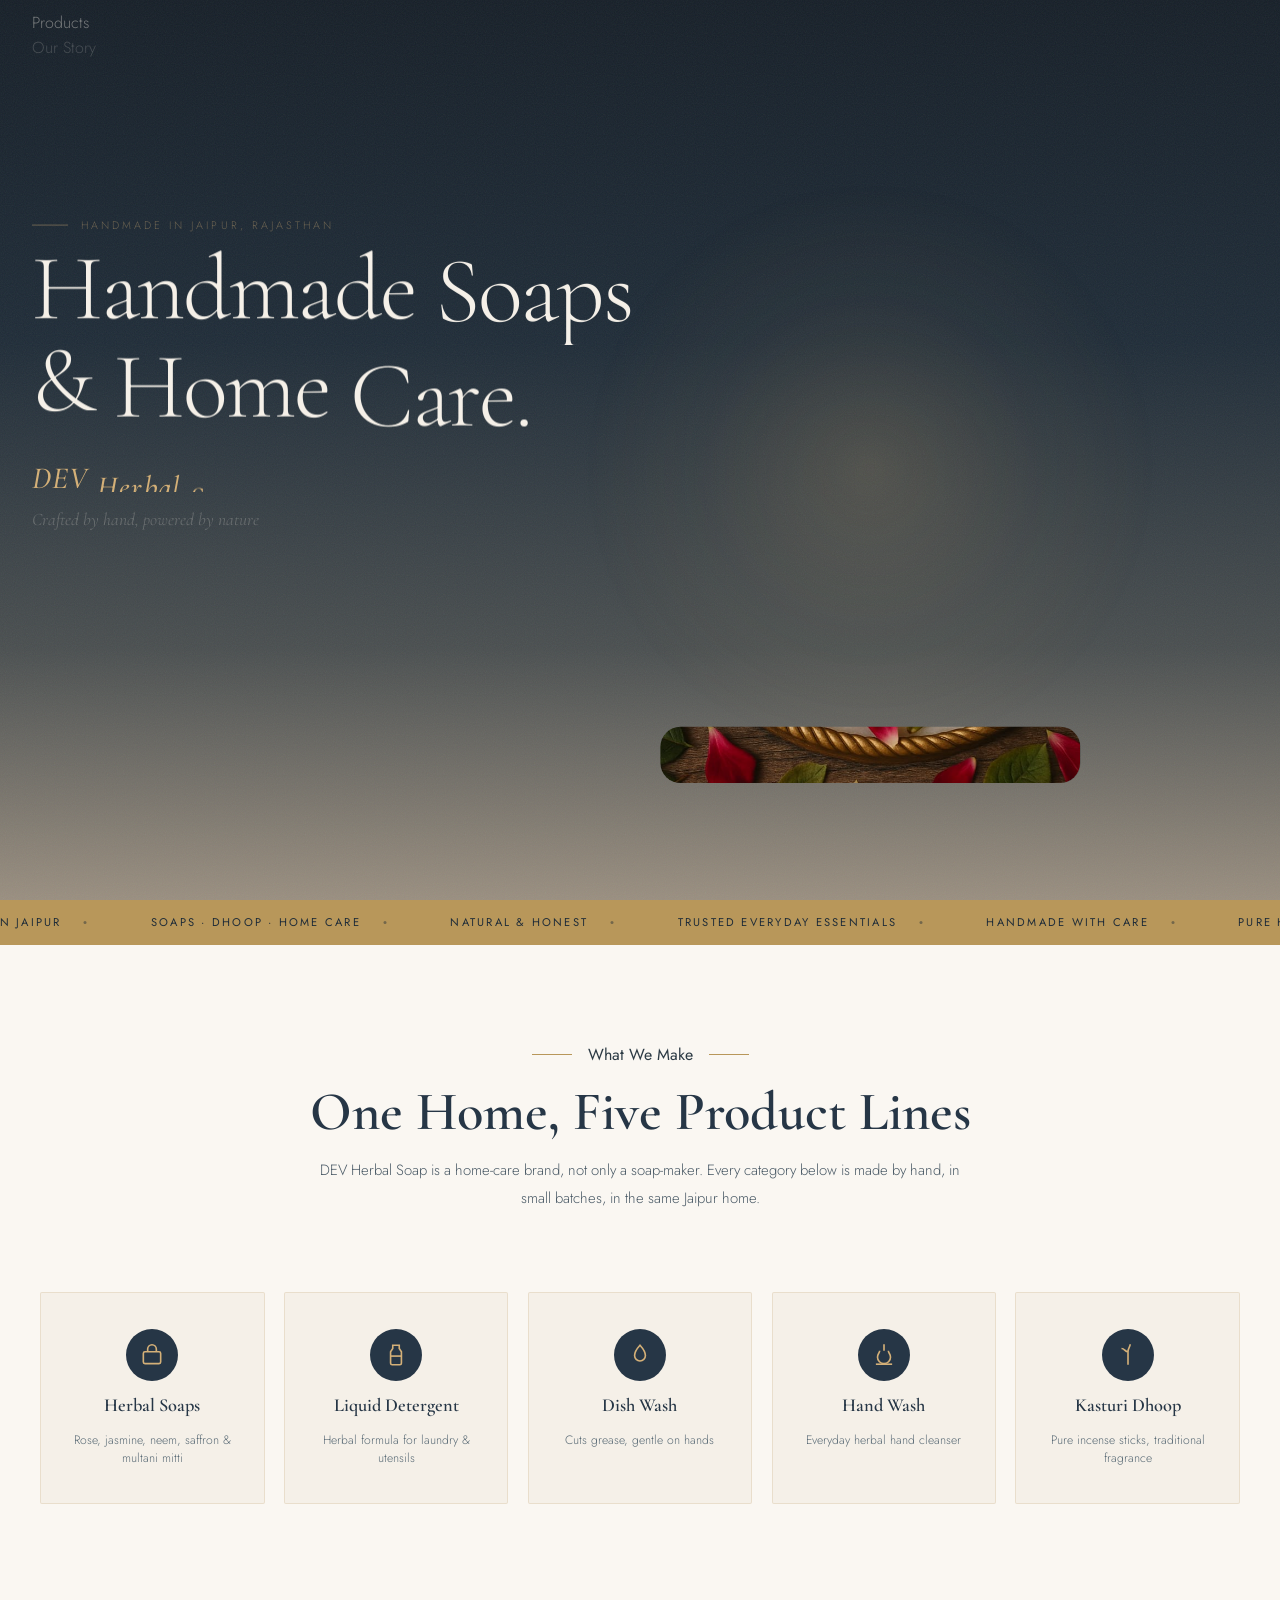
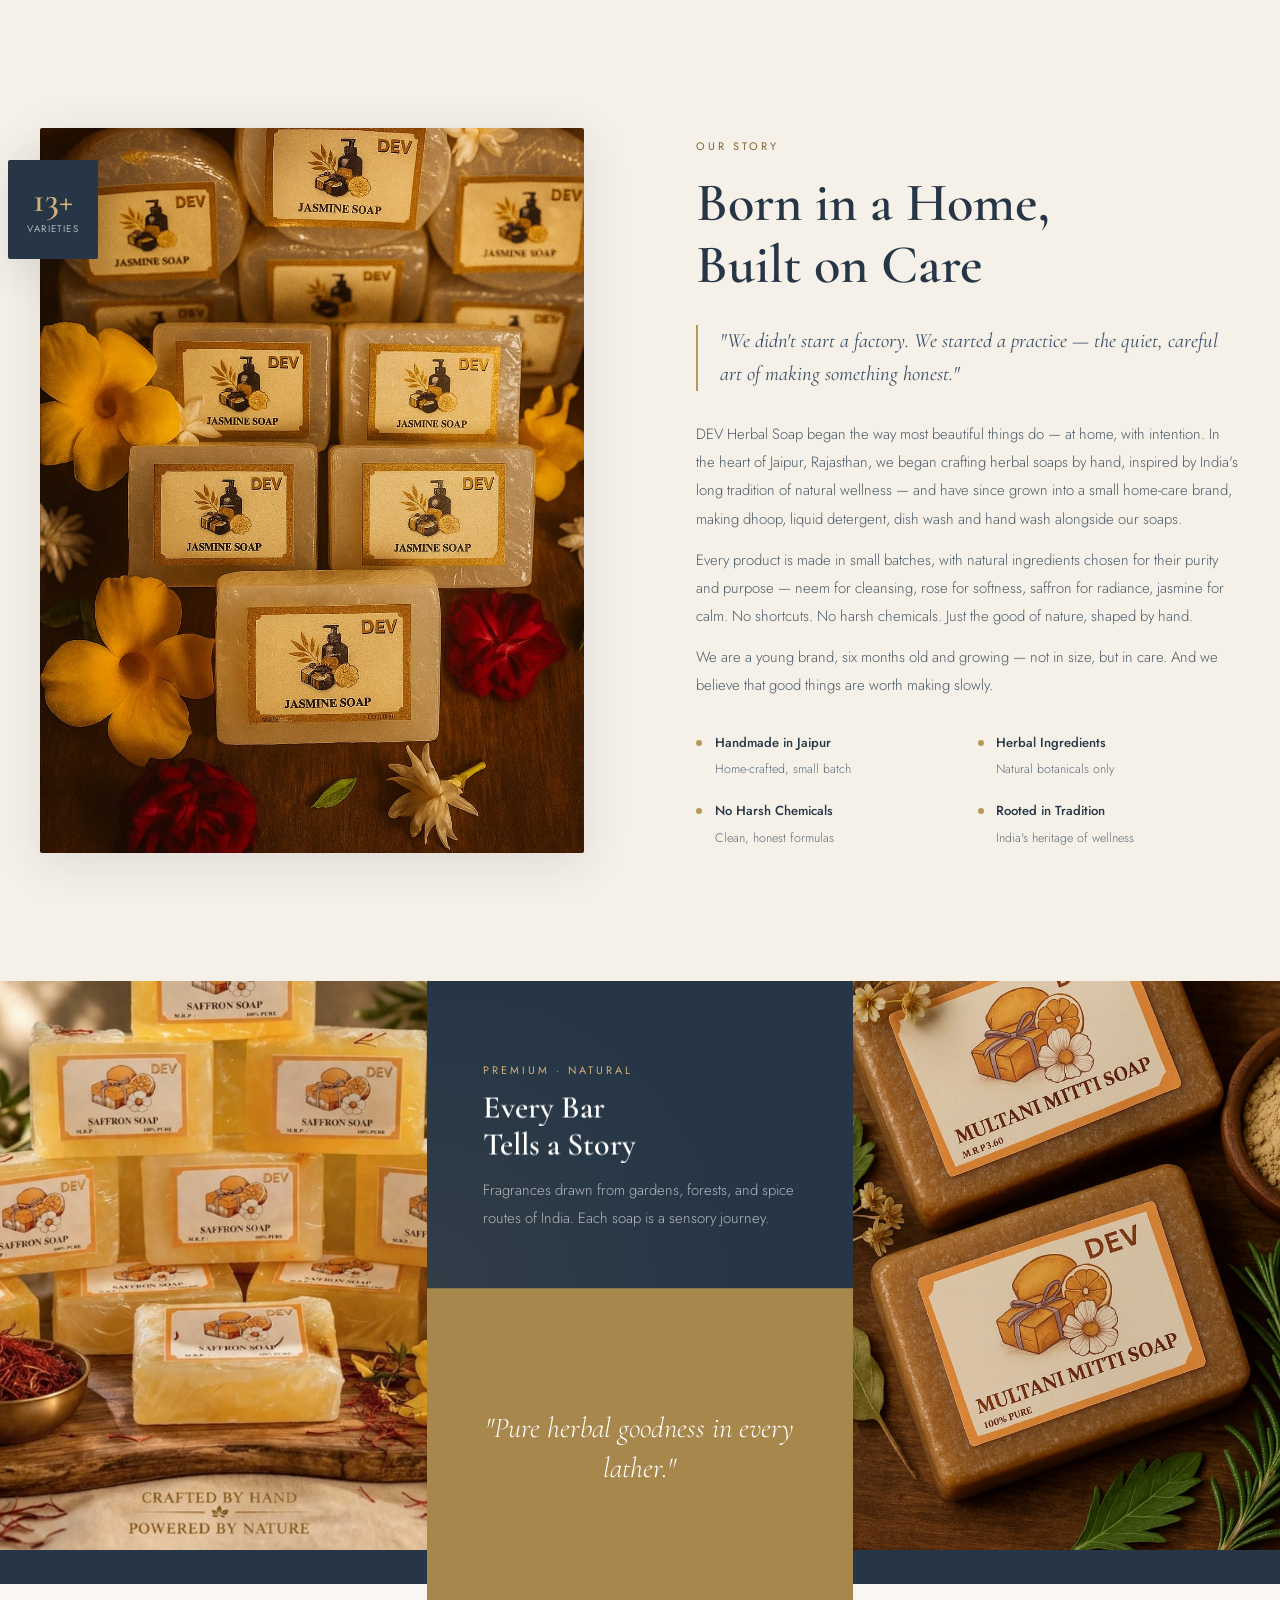
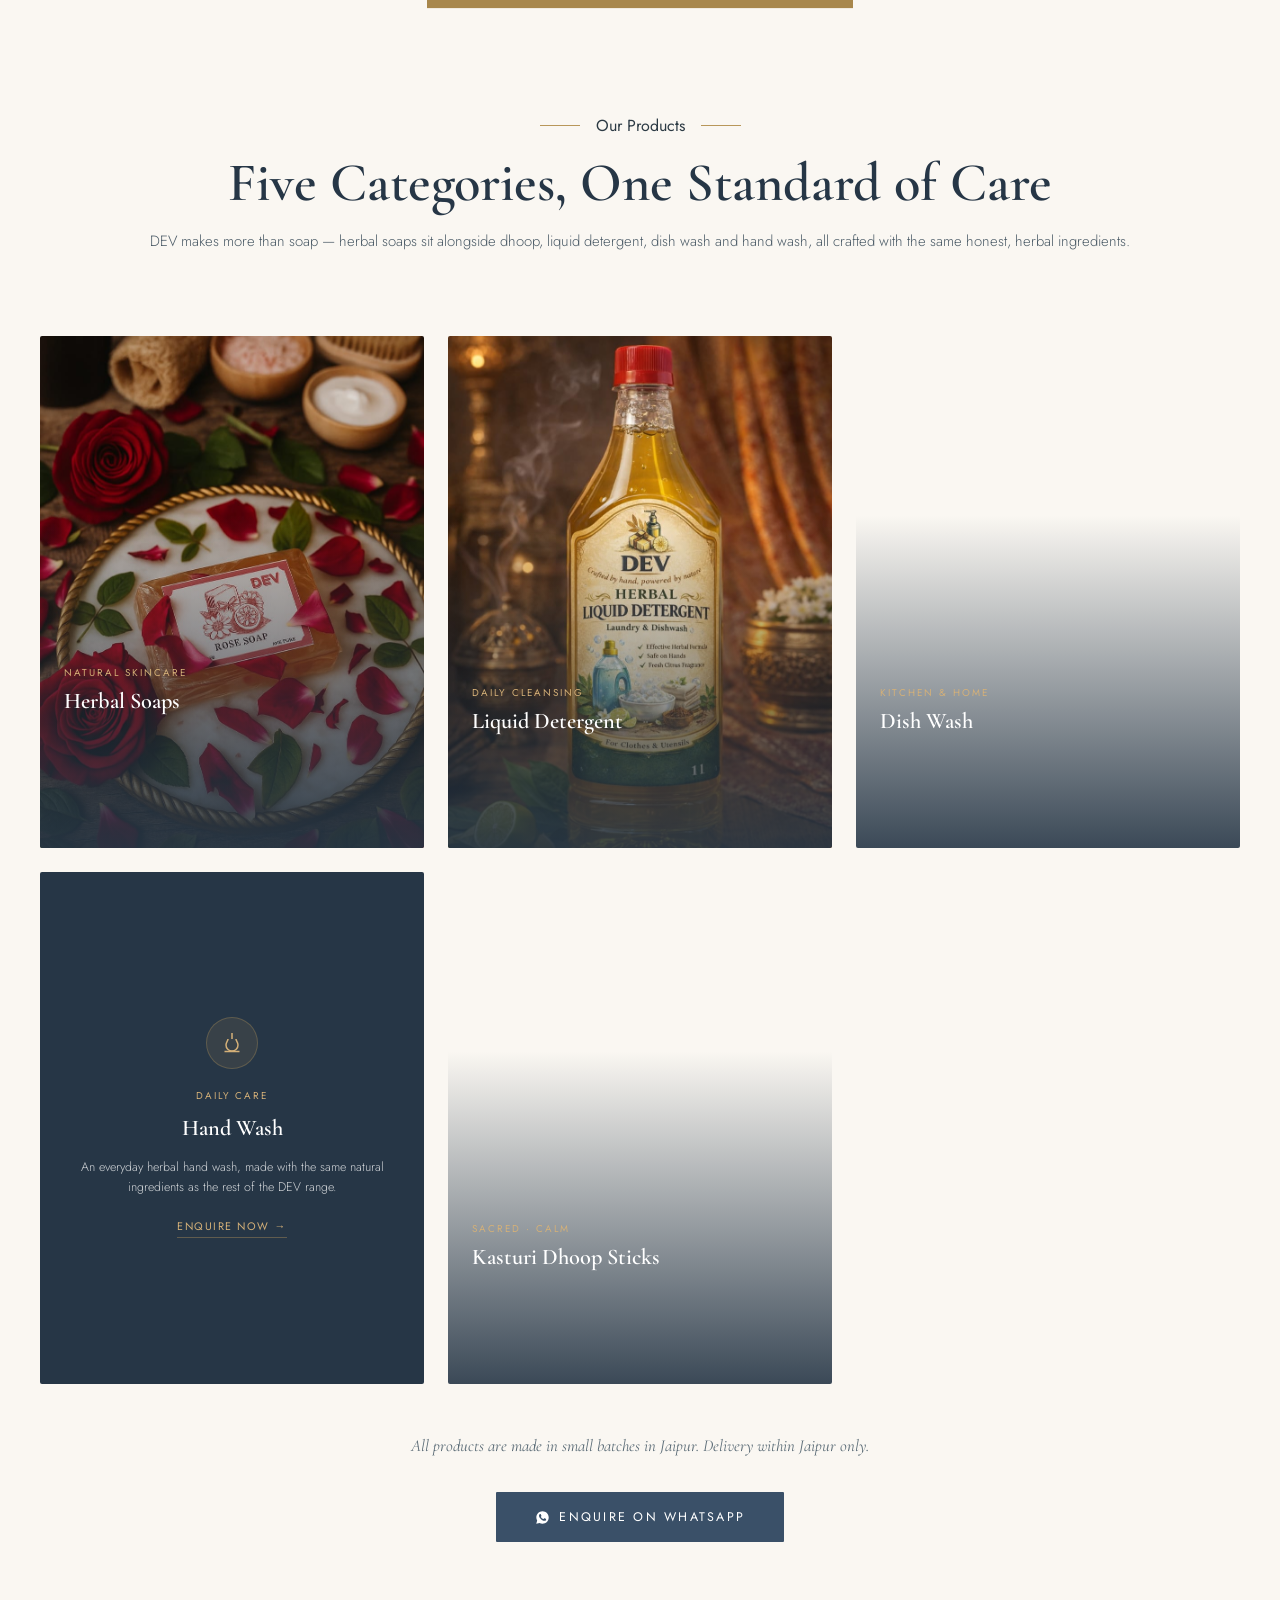
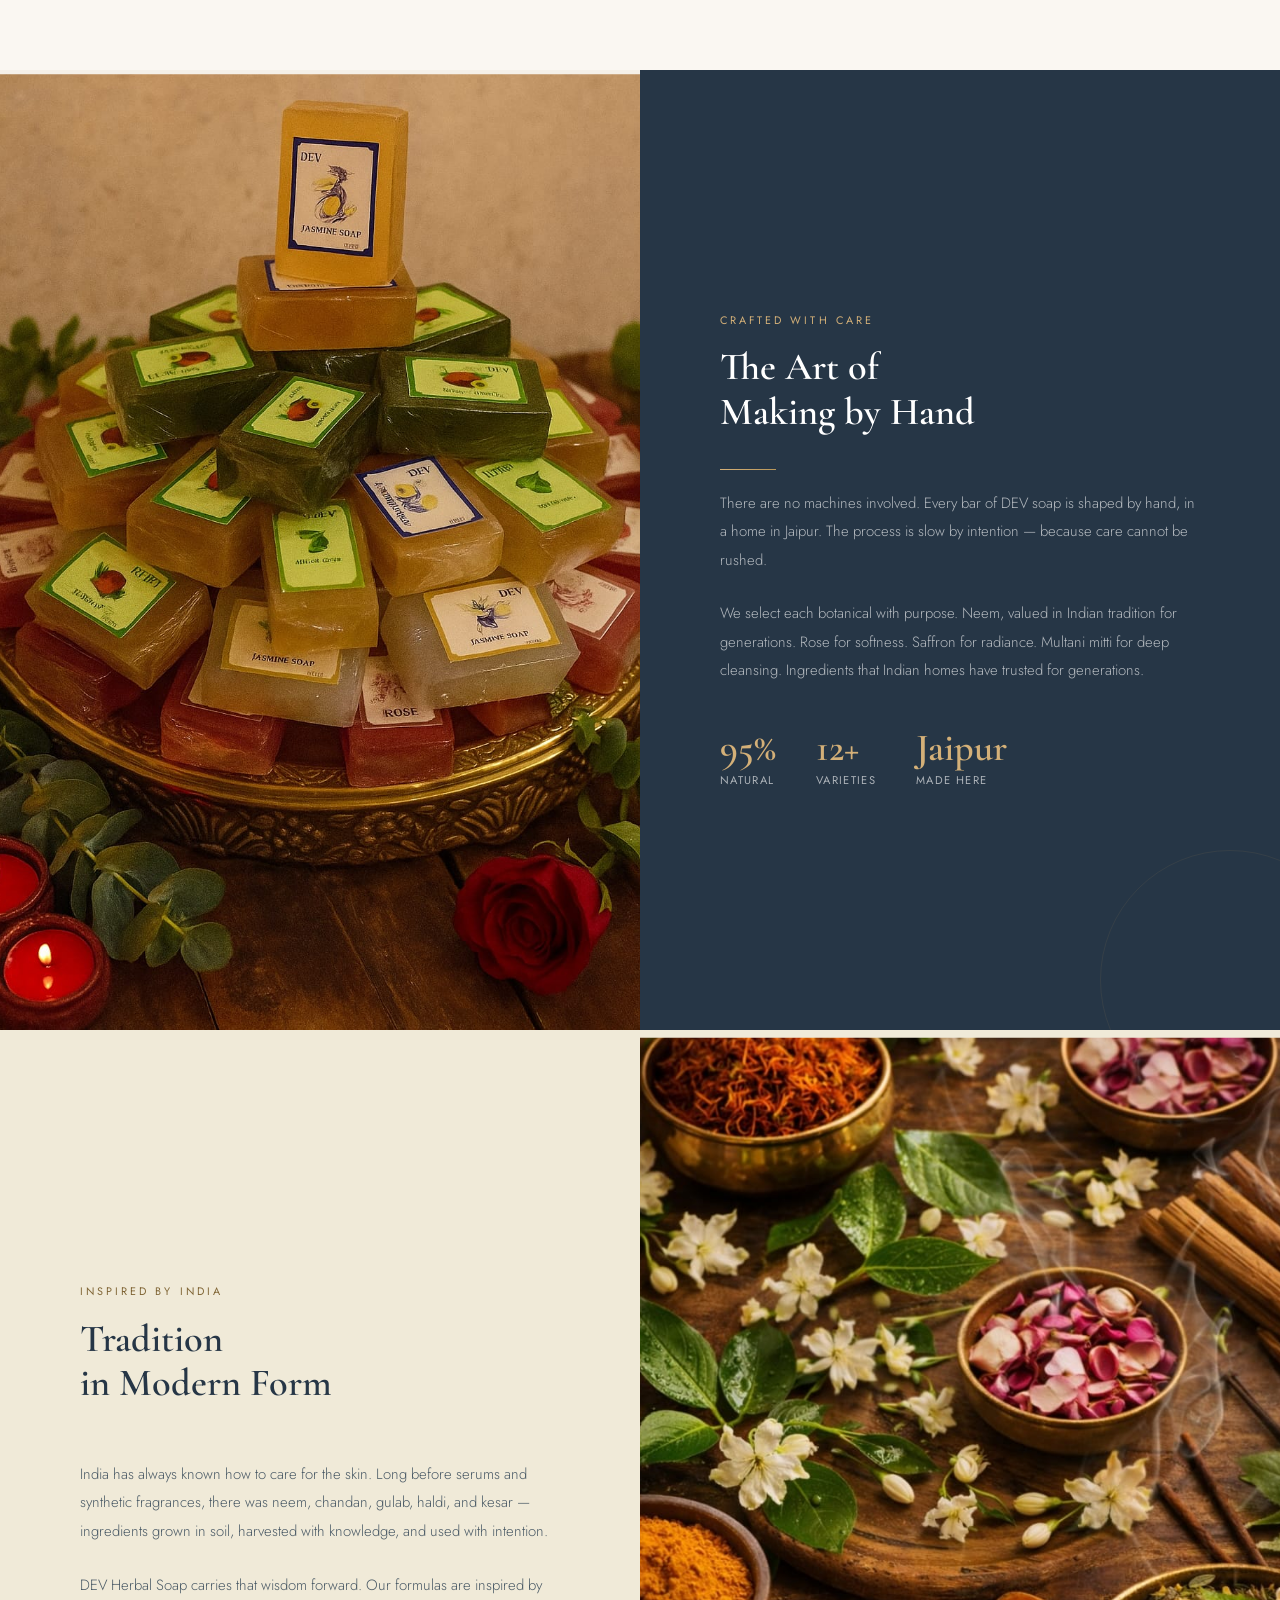
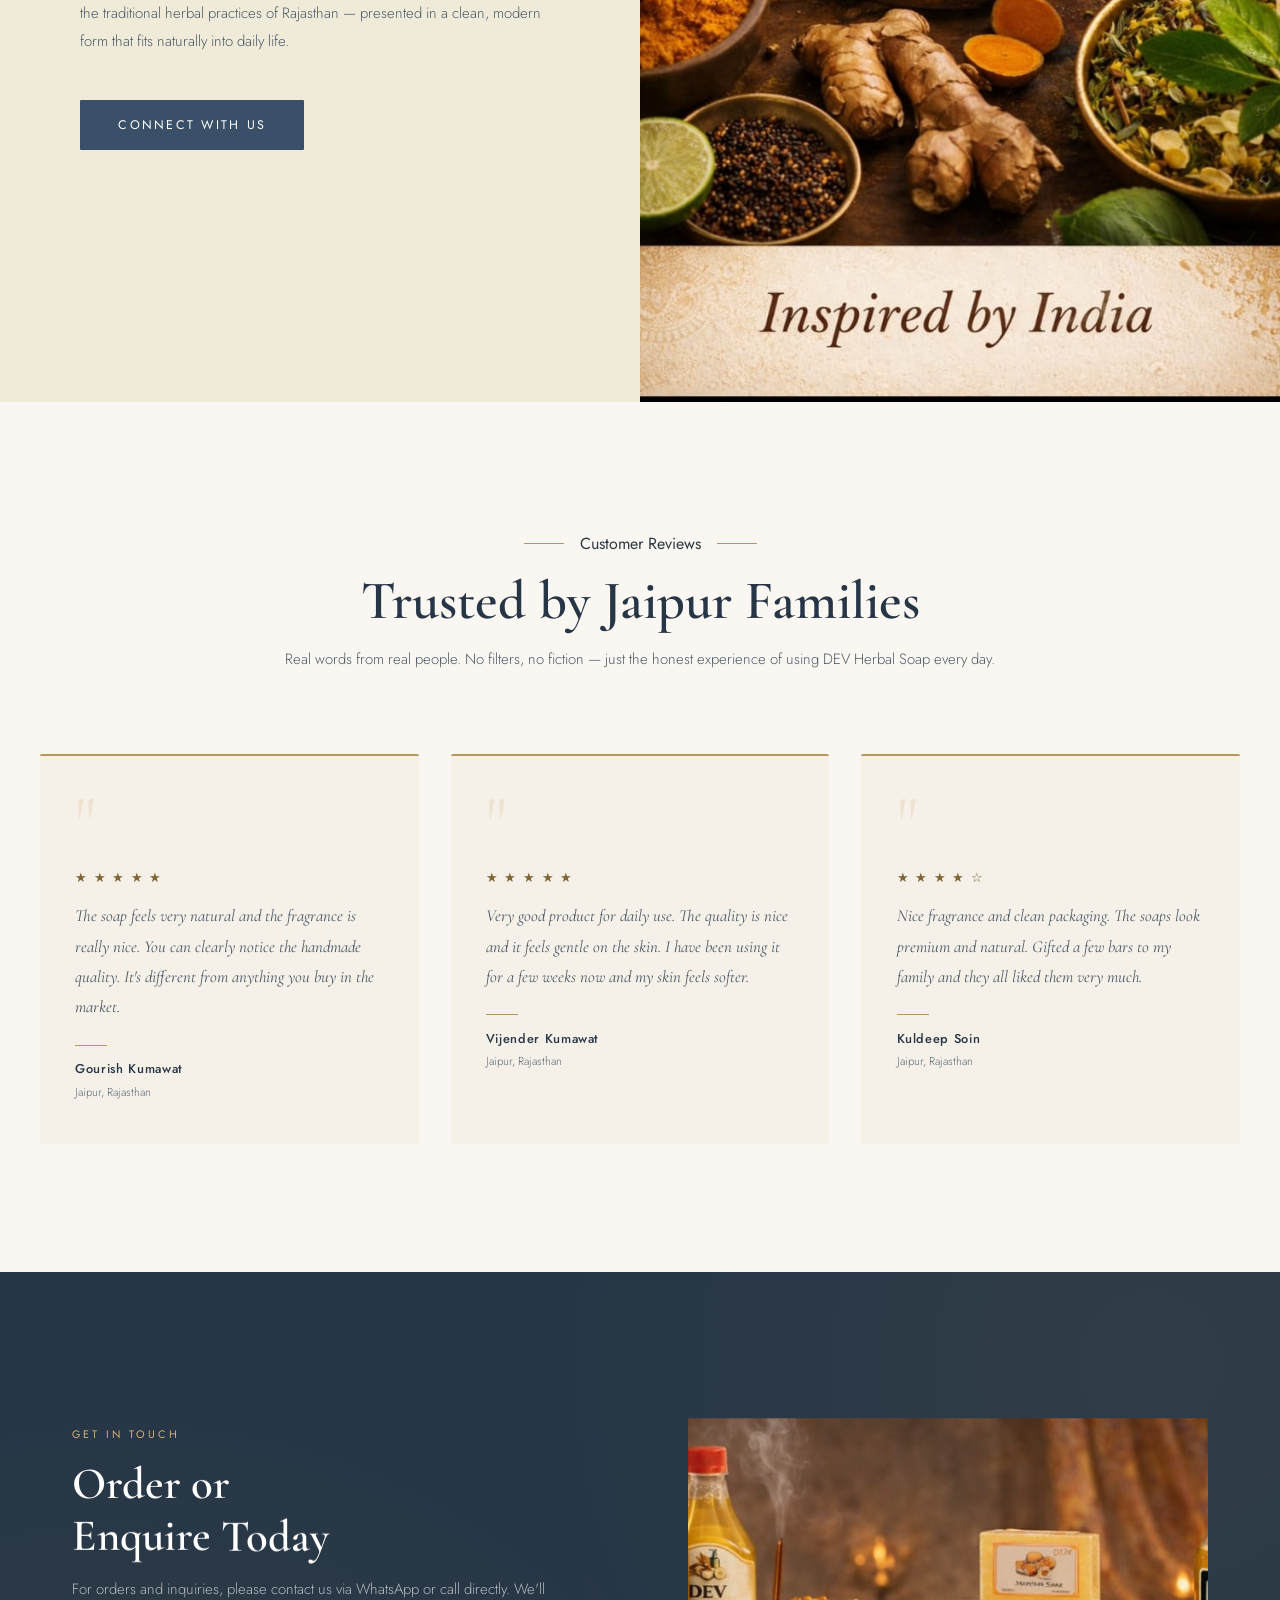
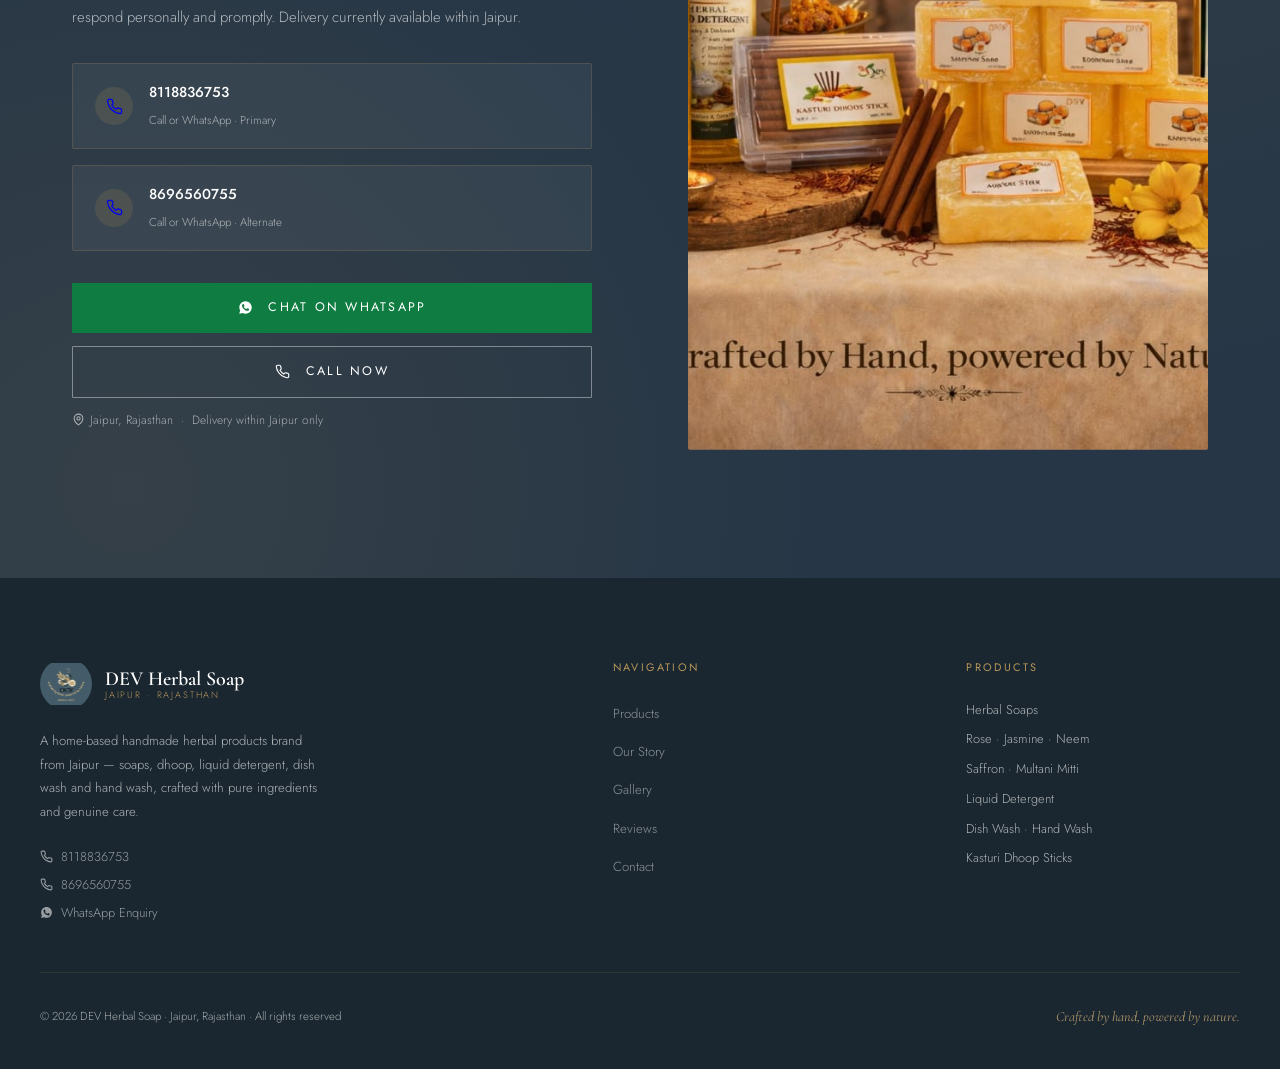
==== commit e44189c9: "Use image 1 as the hero photo, trim images, serve index.html - Hero shows the full image 1 (1image.j" ====
--- a/devf.html
+++ b/devf.html
@@ -2,1237 +2,10 @@
 <html lang="en">
 <head>
 <meta charset="UTF-8">
-<meta name="viewport" content="width=device-width, initial-scale=1.0">
-<title>DEV Herbal Soap — Crafted by Hand, Powered by Nature</title>
-<meta name="description" content="DEV Herbal Soap — handmade herbal soaps, incense sticks, and natural home care made by hand in Jaipur, Rajasthan. Pure ingredients, traditional wisdom.">
-<link rel="icon" href="logo_of_devhs.jpg">
-<script>document.documentElement.classList.add('js')</script>
-<link rel="preconnect" href="https://fonts.googleapis.com">
-<link rel="preconnect" href="https://fonts.gstatic.com" crossorigin>
-<link href="https://fonts.googleapis.com/css2?family=Cormorant+Garamond:ital,wght@0,300;0,400;0,500;0,600;0,700;1,400;1,500;1,600&family=Jost:wght@300;400;500&display=swap" rel="stylesheet">
-<style>
-:root {
-  --navy:      #3a5068;
-  --navy-dark: #263646;
-  --navy-mid:  #4d6b84;
-  --cream:     #f5f0e8;
-  --ivory:     #faf7f2;
-  --parchment: #f0ead8;
-  --gold:      #b8975a;
-  --gold-lt:   #d4b078;
-  --gold-dk:   #9a7a42;
-  --stone:     #c4bab0;
-  --brown:     #8a7560;
-  --text:      #2c3a44;
-  --text-mid:  #4a5a66;
-  --text-lt:   #5a6b76;
-  --gold-txt:  #7f6434;
-  --wa:        #0f7d42;
-  --wa-dk:     #0b6634;
-  --border:    rgba(184,151,90,0.2);
-  --sh-sm:     0 4px 20px rgba(44,58,68,0.07);
-  --sh-md:     0 10px 48px rgba(44,58,68,0.11);
-  --sh-lg:     0 24px 80px rgba(44,58,68,0.14);
-}
-*,*::before,*::after{box-sizing:border-box;margin:0;padding:0}
-html{scroll-behavior:smooth;font-size:16px;overflow-x:clip}
-body{font-family:'Jost',sans-serif;background:var(--ivory);color:var(--text);overflow-x:hidden;line-height:1.7}
-img{display:block;max-width:100%;height:auto}
-a:focus-visible,button:focus-visible{outline:2px solid var(--gold);outline-offset:3px}
-.skip-link{position:absolute;left:1rem;top:-60px;background:var(--navy-dark);color:#fff;padding:.8rem 1.4rem;font-size:.8rem;letter-spacing:.05em;text-decoration:none;z-index:1200;transition:top .25s;border-radius:2px}
-.skip-link:focus{top:1rem}
-a,button{touch-action:manipulation}
-html{scroll-padding-top:84px}
-.heading,.hero-h1-main{text-wrap:balance}
-
-/* ─── UTILITIES ─── */
-.lbl{display:inline-block;font-size:.68rem;letter-spacing:.28em;text-transform:uppercase;color:var(--gold-txt);font-weight:400}
-.lbl-row{display:flex;align-items:center;gap:1rem;justify-content:center}
-.lbl-row::before,.lbl-row::after{content:'';display:block;width:40px;height:1px;background:var(--gold)}
-.heading{font-family:'Cormorant Garamond',serif;font-size:clamp(2.2rem,4.5vw,3.4rem);font-weight:600;color:var(--navy-dark);line-height:1.15}
-.body-text{font-size:.93rem;color:var(--text-mid);font-weight:300;line-height:1.9}
-.btn{display:inline-flex;align-items:center;gap:.6rem;padding:.9rem 2.4rem;font-family:'Jost',sans-serif;font-size:.78rem;letter-spacing:.18em;text-transform:uppercase;text-decoration:none;border:none;cursor:pointer;transition:all .3s;font-weight:400;border-radius:1px}
-.btn-navy{background:var(--navy);color:#fff}.btn-navy:hover{background:var(--navy-mid);transform:translateY(-2px)}
-.btn-gold{background:var(--gold);color:#fff}.btn-gold:hover{background:var(--gold-dk);transform:translateY(-2px)}
-.btn-ghost{background:transparent;color:#fff;border:1px solid rgba(255,255,255,.4)}.btn-ghost:hover{background:rgba(255,255,255,.08)}
-.btn-wa{background:var(--wa);color:#fff}.btn-wa:hover{background:var(--wa-dk);transform:translateY(-2px)}
-.rule{width:56px;height:1px;background:linear-gradient(90deg,var(--gold-lt),var(--gold))}
-
-/* ─── REVEAL ─── */
-.rv{opacity:0;transform:translateY(30px);transition:opacity .75s ease,transform .75s ease}
-.rv.in{opacity:1;transform:none}
-.rl{opacity:0;transform:translateX(-30px);transition:opacity .75s ease,transform .75s ease}
-.rl.in{opacity:1;transform:none}
-.rr{opacity:0;transform:translateX(30px);transition:opacity .75s ease,transform .75s ease}
-.rr.in{opacity:1;transform:none}
-
-/* ─── NAV ─── */
-#nav{position:fixed;top:0;left:0;right:0;z-index:1000;height:72px;display:flex;align-items:center;justify-content:space-between;padding:0 3rem;transition:background .4s,box-shadow .4s}
-#nav.scrolled{background:rgba(250,247,242,.97);backdrop-filter:blur(16px);box-shadow:0 1px 0 var(--border),var(--sh-sm)}
-.nav-logo{display:flex;align-items:center;gap:.8rem;text-decoration:none}
-.nav-logo-img{width:44px;height:44px;object-fit:contain;border-radius:50%}
-.nav-brand{font-family:'Cormorant Garamond',serif;font-size:1.1rem;font-weight:600;line-height:1.1}
-.nav-brand sub{display:block;font-size:.58rem;letter-spacing:.2em;text-transform:uppercase;font-family:'Jost',sans-serif;font-weight:300;color:var(--gold);font-style:normal}
-#nav:not(.scrolled) .nav-brand{color:#fff}
-#nav.scrolled .nav-brand{color:var(--navy-dark)}
-#nav.scrolled .nav-brand sub{color:var(--gold-txt)}
-nav ul{list-style:none;display:flex;gap:2.4rem;align-items:center}
-nav a{font-size:.76rem;letter-spacing:.14em;text-transform:uppercase;text-decoration:none;font-weight:400;transition:color .25s;position:relative}
-nav a::after{content:'';position:absolute;bottom:-3px;left:0;right:0;height:1px;background:var(--gold);transform:scaleX(0);transition:transform .3s}
-nav a:hover::after{transform:scaleX(1)}
-#nav:not(.scrolled) nav a{color:rgba(255,255,255,.75)}
-#nav:not(.scrolled) nav a:hover{color:#fff}
-#nav.scrolled nav a{color:var(--text-mid)}
-#nav.scrolled nav a:hover,#nav.scrolled nav a.active{color:var(--navy)}
-nav a.active::after{transform:scaleX(1)}
-.nav-wa{display:flex;align-items:center;gap:.4rem;background:var(--wa);color:#fff;padding:.5rem 1.2rem;border-radius:1px;text-decoration:none;font-size:.72rem;letter-spacing:.14em;text-transform:uppercase;transition:background .25s}
-.nav-wa:hover{background:var(--wa-dk)}
-.burger{display:none;flex-direction:column;justify-content:center;gap:5px;cursor:pointer;background:none;border:none;padding:10px;margin-right:-10px;min-width:44px;min-height:44px}
-.burger span{display:block;width:24px;height:1.5px;background:#fff;transition:all .3s}
-#nav.scrolled .burger span{background:var(--navy)}
-.burger.open span:nth-child(1){transform:rotate(45deg) translate(5px,5px)}
-.burger.open span:nth-child(2){opacity:0}
-.burger.open span:nth-child(3){transform:rotate(-45deg) translate(5px,-5px)}
-#mob{display:none;position:fixed;top:72px;left:0;right:0;z-index:999;background:var(--ivory);border-bottom:1px solid var(--border);flex-direction:column;box-shadow:var(--sh-md)}
-#mob.open{display:flex}
-.mob-a{padding:1rem 2rem;border-bottom:1px solid var(--border);text-decoration:none;font-size:.82rem;letter-spacing:.1em;text-transform:uppercase;color:var(--text-mid);font-weight:300}
-/* fixed bar stays out of the way while the hero has its own top bar */
-#nav{transition:background .4s,box-shadow .4s,transform .6s cubic-bezier(.7,0,.2,1)}
-#nav.nav-hide{transform:translateY(-110%)}
-#nav.nav-hide:focus-within{transform:none;background:rgba(250,247,242,.97)}
-#nav.nav-hide:focus-within .nav-brand{color:var(--navy-dark)}
-#nav.nav-hide:focus-within nav a{color:var(--text-mid)}
-
-/* smooth scroll (Lenis) */
-html.lenis,html.lenis body{height:auto}
-.lenis.lenis-smooth{scroll-behavior:auto!important}
-.lenis.lenis-stopped{overflow:hidden}
-
-/* scroll-driven image reveal + parallax (vars set from JS) */
-.img-rv img{scale:var(--s,1.12);translate:0 var(--py,0)}
-.js-anim .mq-track{animation:none}
-
-/* ─── PRELOADER ─── */
-#loader{display:none}
-.js #loader{display:flex;position:fixed;inset:0;z-index:2000;background:var(--navy-dark);color:var(--cream);flex-direction:column;align-items:center;justify-content:center;gap:1.2rem}
-.ld-logo{width:84px;height:84px;border-radius:50%;object-fit:cover;opacity:.9}
-.ld-name{font-family:'Cormorant Garamond',serif;font-size:1.6rem;font-weight:300;letter-spacing:.06em;overflow:hidden}
-.ld-name span{display:inline-block}
-.ld-bar{width:160px;height:1px;background:rgba(184,151,90,.2);position:relative;overflow:hidden}
-.ld-bar i{position:absolute;inset:0;background:var(--gold-lt);transform-origin:left;transform:scaleX(0)}
-.ld-num{position:absolute;right:2rem;bottom:1.6rem;font-family:'Cormorant Garamond',serif;font-size:clamp(3rem,8vw,6rem);font-weight:300;line-height:1;color:rgba(212,176,120,.35)}
-
-/* ─── HERO ─── */
-#hero{position:relative;height:100vh;height:100svh;min-height:640px;overflow:hidden;color:var(--cream);background:linear-gradient(180deg,#161f28 0%,#1f2c38 38%,#4a4f50 72%,#9a8f80 100%)}
-.hero-glow{position:absolute;left:68%;top:52%;width:70vmin;height:70vmin;transform:translate(-50%,-50%);border-radius:50%;background:radial-gradient(circle,rgba(212,176,120,.22) 0%,rgba(212,176,120,.06) 40%,transparent 70%);pointer-events:none}
-.hero-grain{position:absolute;inset:0;opacity:.08;pointer-events:none;background-image:url("data:image/svg+xml,%3Csvg xmlns='http://www.w3.org/2000/svg' width='160' height='160'%3E%3Cfilter id='n'%3E%3CfeTurbulence type='fractalNoise' baseFrequency='.9' numOctaves='2' stitchTiles='stitch'/%3E%3C/filter%3E%3Crect width='100%25' height='100%25' filter='url(%23n)'/%3E%3C/svg%3E")}
-.hero-top{position:absolute;top:0;left:0;right:0;z-index:5;display:grid;grid-template-columns:1fr auto 1fr;align-items:start;padding:1.4rem 2rem}
-.hero-links{display:flex;flex-direction:column;gap:.15rem}
-.hero-links a{color:var(--cream);text-decoration:none;font-size:1rem;font-weight:300;letter-spacing:0;text-transform:none;width:max-content;position:relative}
-.hero-links a::after{content:'';position:absolute;left:0;right:0;bottom:2px;height:1px;background:var(--gold-lt);transform:scaleX(0);transform-origin:right;transition:transform .45s cubic-bezier(.7,0,.2,1)}
-.hero-links a:hover::after{transform:scaleX(1);transform-origin:left}
-.hero-logo{display:flex;flex-direction:column;align-items:center;text-decoration:none;color:var(--cream);gap:.35rem}
-.hero-logo img{width:46px;height:46px;border-radius:50%;object-fit:cover}
-.hero-logo-name{font-family:'Cormorant Garamond',serif;font-size:1.35rem;letter-spacing:.32em;text-transform:uppercase;font-weight:500;line-height:1}
-.hero-logo-sub{font-size:.58rem;letter-spacing:.42em;text-transform:uppercase;color:var(--gold-lt);font-weight:300}
-.hero-top-r{display:flex;justify-content:flex-end}
-.hero-wa{display:inline-flex;align-items:center;gap:.5rem;color:var(--cream);text-decoration:none;font-size:1rem;font-weight:300;position:relative}
-.hero-wa::after{content:'';position:absolute;left:0;right:0;bottom:-2px;height:1px;background:currentColor;opacity:.4}
-
-.hero-copy{position:absolute;left:2rem;top:max(22vh,205px);z-index:3;max-width:58vw;pointer-events:none}
-.hero-eye{display:flex;align-items:center;gap:.8rem;margin-bottom:1.2rem}
-.hero-eye::before{content:'';width:36px;height:1px;background:var(--gold-lt)}
-.hero-eye-txt{font-size:.68rem;letter-spacing:.28em;text-transform:uppercase;color:var(--gold-lt);font-weight:300}
-.hero-h1{font-family:'Cormorant Garamond',serif;color:var(--cream);font-weight:300}
-.hero-h1-main{display:block;font-size:clamp(3.4rem,min(7.3vw,13vh),8.6rem);line-height:.92;letter-spacing:-.025em}
-.hero-h1-brand{display:block;font-size:clamp(1.4rem,2.4vw,2.4rem);font-weight:500;font-style:italic;color:var(--gold-lt);letter-spacing:.04em;margin-top:1.4rem}
-.hero-tag{font-family:'Cormorant Garamond',serif;font-size:1.1rem;font-style:italic;color:rgba(245,240,232,.55);margin-top:.3rem}
-
-/* split-text masks (used by hero + section headings) */
-.sw{display:inline-block;overflow:hidden;vertical-align:top;padding:0 .06em .1em;margin:0 -.06em -.1em}
-.hero-h1-main .sw{padding-bottom:.18em;margin-bottom:-.18em}
-.img-clip{clip-path:inset(var(--clip,0%) 0 0 0)}
-.sw>.swi{display:inline-block;will-change:transform}
-
-/* stage: branch + soap + bubbles */
-.hero-stage{position:absolute;inset:0;z-index:2;pointer-events:none;perspective:1200px}
-.hero-branch{position:absolute;left:51%;top:6%;height:96%;width:auto;overflow:visible}
-.hero-branch .stem{fill:none;stroke:url(#stemG);stroke-width:9;stroke-linecap:round}
-.hero-branch .twig{fill:none;stroke:#6b5a3e;stroke-width:3;stroke-linecap:round}
-.hero-branch .leaf{fill:url(#leafG)}
-.hero-branch .rib{fill:none;stroke:rgba(230,235,200,.35);stroke-width:.8}
-.soap-wrap{position:absolute;left:68%;top:53%;width:clamp(260px,29vw,500px);transform:translate(-50%,-50%);transform-style:preserve-3d}
-.branch-wrap{position:absolute;inset:0}
-.soap-scroll{position:relative}
-.soap-float{position:relative;animation:soapFloat 6s ease-in-out infinite}
-.soap-img{width:100%;height:auto;filter:drop-shadow(0 38px 40px rgba(0,0,0,.5)) drop-shadow(0 6px 10px rgba(0,0,0,.25))}
-.soap-float::after{content:'';position:absolute;inset:0;pointer-events:none;background:linear-gradient(110deg,transparent 35%,rgba(255,255,255,.38) 48%,transparent 60%) no-repeat;background-size:250% 100%;background-position:150% 0;-webkit-mask:url(hero-soap.webp) center/100% 100% no-repeat;mask:url(hero-soap.webp) center/100% 100% no-repeat;animation:sheen 7s ease-in-out 3s infinite}
-.soap-shadow{position:absolute;left:12%;right:12%;bottom:-18%;height:14%;border-radius:50%;background:radial-gradient(ellipse,rgba(0,0,0,.45),transparent 70%);filter:blur(6px);animation:shadowPulse 6s ease-in-out infinite}
-@keyframes soapFloat{0%,100%{transform:translateY(0) rotate(-11deg)}50%{transform:translateY(-14px) rotate(-8.5deg)}}
-@keyframes shadowPulse{0%,100%{transform:scaleX(1);opacity:1}50%{transform:scaleX(.88);opacity:.7}}
-@keyframes sheen{0%{background-position:150% 0}35%,100%{background-position:-60% 0}}
-.bubbles{position:absolute;inset:0;overflow:hidden}
-.bubble{position:absolute;bottom:-60px;left:var(--x);width:var(--s);height:var(--s);border-radius:50%;background:radial-gradient(circle at 32% 28%,rgba(255,255,255,.75) 0 7%,transparent 10%),radial-gradient(circle,transparent 55%,rgba(255,255,255,.12) 70%,rgba(212,176,120,.3) 88%,rgba(255,255,255,.45) 100%);border:1px solid rgba(255,255,255,.22);opacity:0;animation:rise var(--d) linear var(--dl) infinite}
-@keyframes rise{0%{transform:translate(0,0) scale(.6);opacity:0}10%{opacity:.85}50%{transform:translate(var(--sw),-55vh) scale(1)}90%{opacity:.7}100%{transform:translate(0,-110vh) scale(1.08);opacity:0}}
-.petal{position:absolute;top:-40px;left:var(--x);width:var(--s);height:calc(var(--s)*.8);border-radius:80% 0 80% 0;background:linear-gradient(135deg,#e8466b,#a3142f);opacity:0;animation:fall var(--d) linear var(--dl) infinite}
-@keyframes fall{0%{transform:translate(0,0) rotate(0);opacity:0}8%{opacity:.85}100%{transform:translate(var(--sw),110vh) rotate(540deg);opacity:0}}
-
-.hero-stamp{position:absolute;left:83%;top:22%;z-index:4;width:118px;height:118px}
-.hero-stamp svg{position:absolute;inset:0;width:100%;height:100%;animation:spin 22s linear infinite}
-.hero-stamp text{font-family:'Jost',sans-serif;font-size:8.4px;letter-spacing:.18em;text-transform:uppercase;fill:rgba(245,240,232,.75)}
-.hero-stamp-i{position:absolute;inset:22px;border-radius:50%;background:rgba(184,151,90,.14);border:1px solid rgba(212,176,120,.35);backdrop-filter:blur(6px);display:flex;flex-direction:column;align-items:center;justify-content:center}
-.hero-stamp-n{font-family:'Cormorant Garamond',serif;font-size:1.5rem;font-weight:600;color:var(--gold-lt);line-height:1}
-.hero-stamp-l{font-size:.5rem;letter-spacing:.12em;text-transform:uppercase;color:rgba(255,255,255,.8);line-height:1.3;text-align:center}
-@keyframes spin{to{transform:rotate(360deg)}}
-
-.hero-bottom{position:absolute;left:0;right:0;bottom:0;z-index:5;display:grid;grid-template-columns:1fr auto 1fr;align-items:end;padding:0 2rem 1.8rem}
-.hero-desc{font-size:.95rem;color:rgba(245,240,232,.85);font-weight:300;line-height:1.6;max-width:390px}
-.hero-explore{display:inline-flex;align-items:center;gap:.5rem;margin-top:.9rem;color:var(--gold-lt);text-decoration:none;font-size:.72rem;letter-spacing:.2em;text-transform:uppercase}
-.hero-explore span{transition:transform .3s}
-.hero-explore:hover span{transform:translateX(5px)}
-.hero-scroll{justify-self:end;display:flex;align-items:center;gap:.8rem;font-size:.95rem;font-weight:300;color:var(--cream)}
-.hero-scroll i{display:block;width:1px;height:42px;background:rgba(245,240,232,.25);position:relative;overflow:hidden}
-.hero-scroll i::after{content:'';position:absolute;left:0;top:-50%;width:1px;height:50%;background:var(--cream);animation:scrollLine 2s cubic-bezier(.7,0,.3,1) infinite}
-@keyframes scrollLine{to{top:100%}}
-
-/* "Our Products" pill + dropdown */
-.pill-wrap{position:relative}
-.pill-btn{display:flex;align-items:center;gap:1.4rem;background:#fff;color:var(--text);border:none;border-radius:999px;padding:.45rem .5rem .45rem .7rem;font-family:'Jost',sans-serif;font-size:1rem;cursor:pointer;min-width:270px;justify-content:space-between;box-shadow:0 10px 40px rgba(0,0,0,.25);transition:transform .3s}
-.pill-btn:hover{transform:translateY(-2px)}
-.pill-thumbs{display:flex}
-.pill-thumbs img{width:30px;height:30px;border-radius:50%;object-fit:cover;border:2px solid #fff;margin-left:-8px}
-.pill-thumbs img:first-child{margin-left:0}
-.pill-chev{width:36px;height:36px;border-radius:50%;background:var(--cream);display:flex;align-items:center;justify-content:center;transition:transform .4s}
-.pill-wrap.open .pill-chev{transform:rotate(180deg)}
-.pill-menu{position:absolute;left:0;right:0;bottom:calc(100% + .6rem);background:#fff;border-radius:22px;padding:.5rem;box-shadow:0 20px 60px rgba(0,0,0,.3);transform-origin:50% 100%;opacity:0;visibility:hidden;transform:translateY(12px) scale(.96);transition:opacity .2s,transform .25s ease-in,visibility .2s}
-.pill-wrap.open .pill-menu{opacity:1;visibility:visible;transform:none;transition:opacity .35s,transform .45s cubic-bezier(.2,.8,.2,1),visibility 0s}
-.pill-menu a{display:flex;align-items:center;gap:.8rem;padding:.45rem .6rem;border-radius:14px;color:var(--text);text-decoration:none;font-size:.9rem;transition:background .2s}
-.pill-menu a:hover{background:var(--cream)}
-.pill-menu img,.pill-menu .pm-ic{width:34px;height:34px;border-radius:50%;object-fit:cover;flex-shrink:0}
-.pill-menu .pm-ic{background:var(--navy-dark);color:var(--gold-lt);display:flex;align-items:center;justify-content:center}
-.pill-menu .pm-ic svg{width:18px;height:18px}
-.pill-menu small{display:block;font-size:.68rem;color:var(--text-lt);font-weight:300}
-
-/* ─── MARQUEE ─── */
-.mq{background:var(--gold);padding:.8rem 0;overflow:hidden}
-.mq-track{display:flex;white-space:nowrap;animation:mq 24s linear infinite}
-.mq-item{display:inline-flex;align-items:center;gap:1.4rem;padding:0 2rem;font-size:.7rem;letter-spacing:.2em;text-transform:uppercase;color:#1f2c38;font-weight:400}
-.mq-dot{width:3px;height:3px;border-radius:50%;background:rgba(31,44,56,.45)}
-@keyframes mq{from{transform:translateX(0)}to{transform:translateX(-50%)}}
-.mq:hover .mq-track{animation-play-state:paused}
-
-/* ─── SECTION BASE ─── */
-.sec{padding:8rem 2rem}
-.wrap{max-width:1200px;margin:0 auto}
-.sec-hd{text-align:center;margin-bottom:5rem}
-.sec-hd .lbl-row{margin-bottom:.8rem}
-.sec-hd .heading{margin-bottom:.8rem}
-
-/* ─── ABOUT ─── */
-#about{background:var(--cream)}
-.about-g{display:grid;grid-template-columns:1fr 1fr;gap:7rem;align-items:center}
-.about-cluster{position:relative;padding-bottom:3.5rem;padding-right:3.5rem}
-.about-main{width:100%;aspect-ratio:3/4;object-fit:cover;border-radius:2px;box-shadow:var(--sh-md)}
-.about-accent{position:absolute;bottom:0;right:0;width:55%;aspect-ratio:4/3;object-fit:cover;border-radius:2px;box-shadow:var(--sh-lg);border:5px solid var(--cream)}
-.about-badge{position:absolute;top:2rem;left:-2rem;background:var(--navy-dark);color:#fff;padding:1.4rem 1.2rem;border-radius:2px;box-shadow:var(--sh-md);z-index:2;text-align:center}
-.ab-num{font-family:'Cormorant Garamond',serif;font-size:2.2rem;font-weight:600;color:var(--gold-lt);display:block;line-height:1}
-.ab-lbl{font-size:.6rem;letter-spacing:.15em;text-transform:uppercase;color:rgba(255,255,255,.65);display:block;margin-top:.2rem}
-.about-txt .lbl{margin-bottom:.5rem}
-.about-txt .heading{margin-bottom:1.2rem}
-.pull{font-family:'Cormorant Garamond',serif;font-size:1.28rem;font-style:italic;color:var(--navy);border-left:2px solid var(--gold);padding-left:1.4rem;margin:1.8rem 0;line-height:1.6}
-.pillars{display:grid;grid-template-columns:1fr 1fr;gap:1.2rem;margin-top:2rem}
-.pill{display:flex;align-items:flex-start;gap:.8rem}
-.pill-dot{width:6px;height:6px;border-radius:50%;background:var(--gold);margin-top:.5rem;flex-shrink:0}
-.pill-txt strong{display:block;font-size:.82rem;font-weight:500;color:var(--navy-dark)}
-.pill-txt span{font-size:.78rem;color:var(--text-lt);font-weight:300}
-
-/* ─── SHOWCASE ─── */
-#showcase{background:var(--navy-dark);padding:0}
-.sc-grid{display:grid;grid-template-columns:1fr 1fr 1fr}
-.sc-col{display:flex;flex-direction:column}
-.sc-img{overflow:hidden;position:relative}
-.sc-img img{width:100%;height:100%;object-fit:cover;transition:transform .7s ease;display:block}
-.sc-img:hover img{transform:scale(1.06)}
-.sc-img-ov{position:absolute;inset:0;background:linear-gradient(180deg,transparent 50%,rgba(38,54,70,.6) 100%);opacity:0;transition:opacity .4s}
-.sc-img:hover .sc-img-ov{opacity:1}
-.sc-img.tall{aspect-ratio:3/4}
-.sc-img.sq{aspect-ratio:1}
-.sc-img.wd{aspect-ratio:4/3}
-.sc-txt{background:var(--navy-dark);display:flex;flex-direction:column;justify-content:center;padding:3.5rem;position:relative;overflow:hidden}
-.sc-txt::before{content:'';position:absolute;inset:0;background:radial-gradient(circle at 0% 100%,rgba(184,151,90,.08) 0%,transparent 60%)}
-.sc-txt .lbl{color:var(--gold-lt);margin-bottom:.6rem}
-.sc-txt .heading{color:#fff;font-size:clamp(1.6rem,2.5vw,2.2rem);margin-bottom:.8rem}
-.sc-txt .body-text{color:rgba(255,255,255,.65)}
-.sc-gold{background:#a8874c;display:flex;align-items:center;justify-content:center;padding:3rem;aspect-ratio:1}
-.sc-gold-q{font-family:'Cormorant Garamond',serif;font-size:1.8rem;font-weight:300;color:#fff;text-align:center;line-height:1.4;font-style:italic}
-
-/* ─── PRODUCTS ─── */
-#products{background:var(--ivory)}
-.prod-g{display:grid;grid-template-columns:repeat(3,1fr);gap:1.5rem}
-.prod-card{position:relative;overflow:hidden;border-radius:2px;cursor:default}
-.prod-card-text{background:var(--navy-dark);aspect-ratio:3/4;display:flex}
-.pc-body.pc-body-static{position:static;padding:2rem 1.8rem;display:flex;flex-direction:column;align-items:center;justify-content:center;text-align:center;height:100%;gap:.2rem}
-.pc-body-static .pc-ic{width:52px;height:52px;border-radius:50%;background:rgba(184,151,90,.12);border:1px solid rgba(184,151,90,.3);display:flex;align-items:center;justify-content:center;color:var(--gold-lt);margin-bottom:1rem}
-.pc-body-static .pc-ic svg{width:24px;height:24px}
-.pc-body-static .pc-desc{opacity:1;transform:none;margin-top:.3rem}
-.pc-body-static .pc-btn{opacity:1;transform:none;color:var(--gold-lt);border-color:rgba(184,151,90,.4);margin-top:1rem}
-.pc-img{width:100%;aspect-ratio:3/4;object-fit:cover;transition:transform .7s ease;display:block}
-.prod-card:hover .pc-img{transform:scale(1.06)}
-.pc-img-crop-tight{transform:scale(1.25);transform-origin:50% 0%}
-.prod-card:hover .pc-img-crop-tight{transform:scale(1.32);transform-origin:50% 0%}
-.pc-img-crop-tighter{transform:scale(1.35);transform-origin:50% 0%}
-.prod-card:hover .pc-img-crop-tighter{transform:scale(1.42);transform-origin:50% 0%}
-.pc-ov{position:absolute;inset:0;background:linear-gradient(180deg,transparent 35%,rgba(38,54,70,.9) 100%)}
-.pc-body{position:absolute;bottom:0;left:0;right:0;padding:2rem 1.5rem}
-.pc-cat{font-size:.62rem;letter-spacing:.2em;text-transform:uppercase;color:var(--gold-lt);display:block;margin-bottom:.4rem}
-.pc-name{font-family:'Cormorant Garamond',serif;font-size:1.4rem;font-weight:600;color:#fff;line-height:1.2;margin-bottom:.5rem}
-.pc-desc{font-size:.78rem;color:rgba(255,255,255,.78);font-weight:300;line-height:1.6;transform:translateY(8px);opacity:0;transition:all .35s}
-.prod-card:hover .pc-desc{opacity:1;transform:none}
-.pc-btn{display:inline-flex;align-items:center;margin-top:.7rem;font-size:.68rem;letter-spacing:.14em;text-transform:uppercase;color:var(--gold-lt);text-decoration:none;border-bottom:1px solid rgba(184,151,90,.4);padding-bottom:2px;opacity:0;transform:translateY(8px);transition:all .35s .05s}
-.prod-card:hover .pc-btn{opacity:1;transform:none;color:#fff;border-color:rgba(255,255,255,.4)}
-@media(hover:none){.pc-desc,.pc-btn{opacity:1;transform:none}}
-.prod-note{text-align:center;margin-top:3rem;font-family:'Cormorant Garamond',serif;font-size:1.05rem;font-style:italic;color:var(--text-lt)}
-
-/* ─── CATEGORIES ─── */
-.cat-grid{display:grid;grid-template-columns:repeat(5,1fr);gap:1.2rem}
-.cat-card{display:flex;flex-direction:column;align-items:center;text-align:center;gap:.6rem;padding:2.2rem 1.2rem;background:var(--cream);border:1px solid var(--border);border-radius:2px;text-decoration:none;transition:transform .25s,box-shadow .25s,border-color .25s}
-.cat-card:hover{transform:translateY(-4px);box-shadow:var(--sh-md);border-color:var(--gold)}
-.cat-ic{width:52px;height:52px;border-radius:50%;background:var(--navy-dark);display:flex;align-items:center;justify-content:center;color:var(--gold-lt);flex-shrink:0}
-.cat-ic svg{width:26px;height:26px}
-.cat-name{font-family:'Cormorant Garamond',serif;font-size:1.15rem;font-weight:600;color:var(--navy-dark)}
-.cat-desc{font-size:.76rem;color:var(--text-lt);font-weight:300;line-height:1.5}
-
-/* ─── CRAFT ─── */
-#craft{background:var(--cream);padding:0}
-.craft-g{display:grid;grid-template-columns:1fr 1fr;min-height:600px}
-.craft-img{overflow:hidden}
-.craft-img img{width:100%;height:100%;object-fit:cover;transition:transform .8s ease;display:block}
-.craft-img:hover img{transform:scale(1.04)}
-.craft-copy{background:var(--navy-dark);display:flex;flex-direction:column;justify-content:center;padding:6rem 5rem;position:relative;overflow:hidden}
-.craft-copy::after{content:'';position:absolute;width:260px;height:260px;border-radius:50%;border:1px solid rgba(184,151,90,.1);bottom:-80px;right:-80px;pointer-events:none}
-.craft-copy .lbl{color:var(--gold-lt);margin-bottom:.5rem}
-.craft-copy .heading{color:#fff;font-size:clamp(1.8rem,3vw,2.6rem);margin-bottom:1rem}
-.craft-copy .rule{margin:1.2rem 0}
-.craft-copy .body-text{color:rgba(255,255,255,.65);margin-bottom:.8rem}
-.craft-stats{display:flex;gap:2.5rem;margin-top:2rem}
-.cs-num{font-family:'Cormorant Garamond',serif;font-size:2.4rem;font-weight:600;color:var(--gold-lt);line-height:1;display:block}
-.cs-lbl{font-size:.7rem;letter-spacing:.12em;text-transform:uppercase;color:rgba(255,255,255,.62);display:block;margin-top:.2rem}
-
-/* ─── NATURE ─── */
-#nature{background:var(--parchment);padding:0}
-.nat-g{display:grid;grid-template-columns:1fr 1fr;min-height:540px}
-.nat-copy{display:flex;flex-direction:column;justify-content:center;padding:6rem 5rem;background:var(--parchment)}
-.nat-copy .lbl{margin-bottom:.5rem}
-.nat-copy .heading{font-size:clamp(1.8rem,3vw,2.6rem);margin-bottom:1rem}
-.nat-copy .rule{margin:1.2rem 0}
-.nat-copy .body-text{margin-bottom:.8rem}
-.nat-img{overflow:hidden}
-.nat-img img{width:100%;height:100%;object-fit:cover;transition:transform .8s ease;display:block}
-.nat-img:hover img{transform:scale(1.04)}
-
-/* ─── TESTIMONIALS ─── */
-#testimonials{background:var(--ivory)}
-.t-grid{display:grid;grid-template-columns:repeat(3,1fr);gap:2rem}
-.t-card{background:var(--cream);padding:2.6rem 2.2rem;border-radius:2px;border-top:2px solid var(--gold);transition:box-shadow .3s,transform .3s}
-.t-card:hover{box-shadow:var(--sh-md);transform:translateY(-3px)}
-.t-orn{font-family:'Cormorant Garamond',serif;font-size:4.5rem;color:var(--gold-lt);opacity:.2;line-height:.7;margin-bottom:1.2rem;display:block}
-.t-stars{color:var(--gold-txt);font-size:.8rem;letter-spacing:.1em;margin-bottom:.8rem}
-.t-txt{font-family:'Cormorant Garamond',serif;font-size:1.05rem;font-style:italic;color:var(--text-mid);line-height:1.8;margin-bottom:1.4rem}
-.t-div{width:32px;height:1px;background:var(--gold);margin-bottom:.8rem}
-.t-name{font-size:.8rem;font-weight:500;color:var(--navy-dark);letter-spacing:.05em}
-.t-loc{font-size:.72rem;color:var(--text-lt);font-weight:300;margin-top:.15rem}
-
-/* ─── CONTACT ─── */
-#contact{background:var(--navy-dark);position:relative;overflow:hidden}
-#contact::before{content:'';position:absolute;inset:0;background:radial-gradient(circle at 10% 90%,rgba(184,151,90,.1) 0%,transparent 50%),radial-gradient(circle at 90% 10%,rgba(184,151,90,.07) 0%,transparent 45%);pointer-events:none}
-.contact-inner{max-width:1200px;margin:0 auto;display:grid;grid-template-columns:1fr 1fr;gap:6rem;align-items:center;position:relative;z-index:1;padding:8rem 2rem}
-.ct-txt .lbl{color:var(--gold-lt);margin-bottom:.5rem}
-.ct-txt .heading{color:#fff;font-size:clamp(2rem,3.5vw,3rem);margin-bottom:.8rem}
-.ct-txt .body-text{color:rgba(255,255,255,.65);margin-bottom:2rem}
-.ct-cards{display:flex;flex-direction:column;gap:1rem;margin-bottom:2rem}
-.ct-card{display:flex;align-items:center;gap:1rem;background:rgba(255,255,255,.05);border:1px solid rgba(184,151,90,.2);border-radius:2px;padding:1rem 1.4rem;text-decoration:none;transition:background .25s,border-color .25s}
-.ct-card:hover{background:rgba(184,151,90,.1);border-color:rgba(184,151,90,.4)}
-.ct-icon{width:38px;height:38px;background:rgba(184,151,90,.15);border-radius:50%;display:flex;align-items:center;justify-content:center;font-size:1rem;flex-shrink:0}
-.ct-num{font-size:.9rem;font-weight:500;color:#fff;display:block}
-.ct-lbl{font-size:.72rem;color:rgba(255,255,255,.6);font-weight:300}
-.ct-ctas{display:flex;flex-direction:column;gap:.8rem}
-.ct-note{font-size:.75rem;color:rgba(255,255,255,.58);font-weight:300;margin-top:.8rem}
-.ct-vis{position:relative}
-.ct-frame{border-radius:2px;overflow:hidden;box-shadow:var(--sh-lg);aspect-ratio:4/5}
-.ct-frame img{width:100%;height:100%;object-fit:cover}
-.ct-logo-float{position:absolute;bottom:-1.5rem;left:-1.5rem;width:110px;height:110px;background:var(--navy-dark);border-radius:50%;display:flex;align-items:center;justify-content:center;box-shadow:var(--sh-md);border:4px solid var(--navy-dark);overflow:hidden}
-.ct-logo-float img{width:100%;height:100%;object-fit:contain}
-
-/* ─── FOOTER ─── */
-footer{background:#1a2730;padding:5rem 2rem 2.5rem}
-.fw{max-width:1200px;margin:0 auto}
-.ft{display:grid;grid-template-columns:1.8fr 1fr 1fr;gap:5rem;padding-bottom:3rem;border-bottom:1px solid rgba(184,151,90,.12);margin-bottom:2rem}
-.f-logo-row{display:flex;align-items:center;gap:.8rem;margin-bottom:1.2rem}
-.f-logo-img{width:52px;height:52px;object-fit:contain;border-radius:50%}
-.f-name{font-family:'Cormorant Garamond',serif;font-size:1.25rem;font-weight:600;color:#fff;line-height:1.1}
-.f-name sub{display:block;font-size:.58rem;letter-spacing:.2em;text-transform:uppercase;color:var(--gold);font-family:'Jost',sans-serif;font-weight:300}
-.f-desc{font-size:.82rem;color:rgba(255,255,255,.65);font-weight:300;line-height:1.8;max-width:290px;margin-bottom:1.4rem}
-.f-contacts{display:flex;flex-direction:column;gap:.4rem}
-.f-contacts a{font-size:.8rem;color:rgba(255,255,255,.55);text-decoration:none;font-weight:300;transition:color .2s;display:flex;align-items:center;gap:.5rem}
-.f-contacts a:hover{color:var(--gold-lt)}
-.f-col-h{font-size:.68rem;letter-spacing:.22em;text-transform:uppercase;color:var(--gold);margin-bottom:1.4rem;font-weight:400}
-.f-links{list-style:none;display:flex;flex-direction:column;gap:.7rem}
-.f-links a{text-decoration:none;font-size:.82rem;color:rgba(255,255,255,.5);font-weight:300;transition:color .2s}
-.f-links a:hover{color:var(--gold-lt)}
-.f-plist{list-style:none;display:flex;flex-direction:column;gap:.5rem}
-.f-plist li{font-size:.8rem;color:rgba(255,255,255,.65);font-weight:300}
-.fb{display:flex;align-items:center;justify-content:space-between;flex-wrap:wrap;gap:1rem}
-.f-copy{font-size:.72rem;color:rgba(255,255,255,.6);font-weight:300}
-.f-close{font-family:'Cormorant Garamond',serif;font-size:.88rem;font-style:italic;color:rgba(212,176,120,.8)}
-
-/* ─── FLOAT WA ─── */
-.float-wa{position:fixed;bottom:2rem;right:2rem;z-index:998;width:58px;height:58px;background:var(--wa);border-radius:50%;display:flex;align-items:center;justify-content:center;color:#fff;font-size:1.55rem;text-decoration:none;box-shadow:0 6px 24px rgba(15,125,66,.45);transition:transform .3s}
-.float-wa:hover{transform:scale(1.1)}
-.float-wa{transition:transform .3s,opacity .4s}
-@media(min-width:901px){.in-hero .float-wa{opacity:0;pointer-events:none;transform:scale(.6)}}
-.wa-ring{position:absolute;width:100%;height:100%;border-radius:50%;background:var(--wa);animation:pulse 2.8s ease-out infinite;opacity:.5;z-index:-1}
-@keyframes pulse{0%{transform:scale(1);opacity:.5}100%{transform:scale(1.8);opacity:0}}
-
-/* ─── RESPONSIVE ─── */
-@media(max-width:1100px){
-  .prod-g{grid-template-columns:repeat(2,1fr)}
-  .sc-grid{grid-template-columns:1fr 1fr}
-  .ft{grid-template-columns:1fr 1fr;gap:2.5rem}
-  .cat-grid{grid-template-columns:repeat(3,1fr)}
-}
-@media(min-width:901px) and (max-height:760px){
-  #hero{min-height:700px}
-  .hero-copy{top:190px}
-  .hero-eye{margin-bottom:.7rem}
-  .hero-h1-brand{margin-top:.7rem}
-}
-@media(max-width:900px){
-  #hero{height:auto;min-height:100svh;display:flex;flex-direction:column;padding-top:96px}
-  .hero-top{display:none}
-  .hero-copy{position:relative;left:auto;top:auto;max-width:none;padding:0 1.5rem}
-  .hero-h1-main{font-size:clamp(3rem,13vw,5.6rem)}
-  .hero-h1-brand{margin-top:.8rem}
-  .hero-stage{position:relative;inset:auto;flex:1;min-height:300px}
-  .bubbles{position:absolute}
-  .hero-branch{left:50%;top:-6%;height:112%;transform:translateX(-50%)}
-  .soap-wrap{left:50%;top:50%;width:min(74vw,440px)}
-  .hero-glow{left:50%;top:62%}
-  .hero-stamp{left:auto;right:1rem;top:auto;bottom:34%;width:92px;height:92px}
-  .hero-stamp-i{inset:17px}
-  .hero-stamp text{font-size:9px}
-  .hero-bottom{position:relative;grid-template-columns:1fr;justify-items:center;gap:1.4rem;padding:0 1.5rem 1.8rem;text-align:center}
-  .hero-bl{order:2}
-  .hero-desc{margin:0 auto}
-  .hero-scroll{display:none}
-  .about-g{grid-template-columns:1fr;gap:3rem}
-  .about-cluster{padding-bottom:3rem;padding-right:3rem}
-  .craft-g,.nat-g{grid-template-columns:1fr}
-  .craft-img,.nat-img{aspect-ratio:4/3;overflow:hidden}
-  .craft-copy,.nat-copy{padding:4rem 2.5rem}
-  .t-grid{grid-template-columns:1fr 1fr}
-  .contact-inner{grid-template-columns:1fr;gap:3rem;padding:5rem 2rem}
-  .ct-vis{display:none}
-  .sc-grid{grid-template-columns:1fr}
-  nav ul,.nav-wa{display:none}
-  .burger{display:flex}
-  #nav{padding:0 1.5rem}
-  .cat-grid{grid-template-columns:repeat(2,1fr)}
-}
-@media(max-width:620px){
-  .prod-g{grid-template-columns:1fr 1fr}
-  .t-grid{grid-template-columns:1fr}
-  .pillars{grid-template-columns:1fr}
-  .body-text{font-size:1rem}
-  footer{padding-bottom:6.5rem}
-  .about-badge{display:none}
-  .ft{grid-template-columns:1fr;gap:2rem}
-  .sec{padding:5rem 1.4rem}
-  .hero-copy{padding:0 1rem}
-  .hero-bottom{padding:0 1rem 1.6rem}
-  .pill-btn{min-width:250px}
-  .craft-stats{gap:1.5rem}
-  .cat-grid{grid-template-columns:1fr 1fr;gap:.8rem}
-  .cat-card{padding:1.6rem .8rem}
-}
-@media(max-width:400px){
-  .prod-g{grid-template-columns:1fr}
-}
-@media(prefers-reduced-motion:reduce){
-  *,*::before,*::after{animation-duration:.01ms!important;animation-iteration-count:1!important;transition-duration:.01ms!important;scroll-behavior:auto!important}
-  .rv,.rl,.rr{opacity:1!important;transform:none!important}
-  .bubbles,.petal{display:none}
-}
-</style>
+<title>DEV Herbal Soap</title>
+<link rel="canonical" href="./">
+<meta http-equiv="refresh" content="0; url=./">
+<script>location.replace('./' + location.hash)</script>
 </head>
-<body>
-
-<div id="loader" aria-hidden="true">
-  <img src="logo_of_devhs.jpg" alt="" class="ld-logo">
-  <div class="ld-name"><span>DEV Herbal Soap</span></div>
-  <div class="ld-bar"><i></i></div>
-  <div class="ld-num">0</div>
-</div>
-
-<a href="#hero" class="skip-link">Skip to content</a>
-
-<!-- NAV -->
-<header id="nav">
-  <a href="#hero" class="nav-logo">
-    <img src="logo_of_devhs.jpg" alt="DEV Herbal Soap Logo" class="nav-logo-img" onerror="this.style.display='none'">
-    <div class="nav-brand">DEV Herbal Soap<sub>Jaipur · Rajasthan</sub></div>
-  </a>
-  <nav><ul>
-    <li><a href="#categories">Products</a></li>
-    <li><a href="#about">Our Story</a></li>
-    <li><a href="#showcase">Gallery</a></li>
-    <li><a href="#testimonials">Reviews</a></li>
-    <li><a href="#contact">Contact</a></li>
-  </ul></nav>
-  <a href="https://wa.me/918118836753?text=Hello%20DEV%20Herbal%20Soap!" target="_blank" class="nav-wa"><svg width="15" height="15" viewBox="0 0 24 24" fill="currentColor" aria-hidden="true"><path d="M12.04 2C6.58 2 2.13 6.45 2.13 11.91c0 1.79.47 3.48 1.32 4.94L2 22l5.29-1.39a9.87 9.87 0 0 0 4.75 1.21h.01c5.46 0 9.9-4.45 9.9-9.91C21.96 6.45 17.5 2 12.04 2zm5.86 14.01c-.24.68-1.42 1.31-1.96 1.35-.5.05-1.12.07-1.81-.11-.42-.11-.95-.31-1.64-.61-2.88-1.24-4.76-4.15-4.9-4.34-.14-.19-1.17-1.56-1.17-2.97 0-1.41.74-2.1 1-2.39.26-.29.57-.36.76-.36h.55c.18 0 .41-.03.64.49.24.55.81 1.9.88 2.04.07.14.12.31.02.5-.09.19-.14.31-.28.47-.14.16-.29.36-.42.48-.14.13-.28.28-.12.55.16.28.71 1.17 1.53 1.9 1.05.94 1.94 1.23 2.21 1.37.28.14.44.12.6-.07.16-.19.7-.81.88-1.09.19-.28.37-.23.62-.14.26.09 1.63.77 1.91.91.28.14.47.21.54.33.07.13.07.71-.17 1.39z"/></svg> WhatsApp</a>
-  <button class="burger" id="burger" aria-label="Toggle navigation menu" aria-expanded="false" aria-controls="mob"><span></span><span></span><span></span></button>
-</header>
-<div id="mob">
-  <a href="#categories" class="mob-a">Products</a>
-  <a href="#about" class="mob-a">Our Story</a>
-  <a href="#showcase" class="mob-a">Gallery</a>
-  <a href="#testimonials" class="mob-a">Reviews</a>
-  <a href="#contact" class="mob-a">Contact</a>
-</div>
-
-<!-- HERO -->
-<section id="hero">
-  <div class="hero-glow" aria-hidden="true"></div>
-  <div class="hero-grain" aria-hidden="true"></div>
-
-  <div class="hero-top">
-    <nav class="hero-links" aria-label="Sections">
-      <a href="#categories">Products</a>
-      <a href="#about">Our Story</a>
-      <a href="#showcase">Gallery</a>
-      <a href="#testimonials">Reviews</a>
-      <a href="#contact">Contact</a>
-    </nav>
-    <a href="#hero" class="hero-logo">
-      <img src="logo_of_devhs.jpg" alt="DEV Herbal Soap Logo" onerror="this.style.display='none'">
-      <span class="hero-logo-name">DEV Herbal Soap</span>
-      <span class="hero-logo-sub">Jaipur · Rajasthan</span>
-    </a>
-    <div class="hero-top-r">
-      <a href="https://wa.me/918118836753?text=Hello%20DEV%20Herbal%20Soap!" target="_blank" class="hero-wa"><svg width="15" height="15" viewBox="0 0 24 24" fill="currentColor" aria-hidden="true"><path d="M12.04 2C6.58 2 2.13 6.45 2.13 11.91c0 1.79.47 3.48 1.32 4.94L2 22l5.29-1.39a9.87 9.87 0 0 0 4.75 1.21h.01c5.46 0 9.9-4.45 9.9-9.91C21.96 6.45 17.5 2 12.04 2zm5.86 14.01c-.24.68-1.42 1.31-1.96 1.35-.5.05-1.12.07-1.81-.11-.42-.11-.95-.31-1.64-.61-2.88-1.24-4.76-4.15-4.9-4.34-.14-.19-1.17-1.56-1.17-2.97 0-1.41.74-2.1 1-2.39.26-.29.57-.36.76-.36h.55c.18 0 .41-.03.64.49.24.55.81 1.9.88 2.04.07.14.12.31.02.5-.09.19-.14.31-.28.47-.14.16-.29.36-.42.48-.14.13-.28.28-.12.55.16.28.71 1.17 1.53 1.9 1.05.94 1.94 1.23 2.21 1.37.28.14.44.12.6-.07.16-.19.7-.81.88-1.09.19-.28.37-.23.62-.14.26.09 1.63.77 1.91.91.28.14.47.21.54.33.07.13.07.71-.17 1.39z"/></svg> WhatsApp Us</a>
-    </div>
-  </div>
-
-  <div class="hero-copy">
-    <div class="hero-eye"><span class="hero-eye-txt">Handmade in Jaipur, Rajasthan</span></div>
-    <h1 class="hero-h1">
-      <span class="hero-h1-main" data-split>Handmade Soaps<br>&amp; Home Care.</span>
-      <span class="hero-h1-brand" data-split>DEV Herbal Soap</span>
-    </h1>
-    <p class="hero-tag">Crafted by hand, powered by nature</p>
-  </div>
-
-  <div class="hero-stage">
-    <div class="bubbles" aria-hidden="true">
-      <span class="bubble" style="--x:48%;--s:22px;--d:11s;--dl:0s;--sw:-30px"></span>
-      <span class="bubble" style="--x:55%;--s:12px;--d:8s;--dl:2s;--sw:24px"></span>
-      <span class="bubble" style="--x:63%;--s:34px;--d:13s;--dl:1s;--sw:-18px"></span>
-      <span class="bubble" style="--x:70%;--s:16px;--d:9s;--dl:4s;--sw:30px"></span>
-      <span class="bubble" style="--x:76%;--s:26px;--d:12s;--dl:6s;--sw:-26px"></span>
-      <span class="bubble" style="--x:58%;--s:9px;--d:7s;--dl:5s;--sw:16px"></span>
-      <span class="bubble" style="--x:67%;--s:14px;--d:10s;--dl:8s;--sw:-12px"></span>
-      <span class="bubble" style="--x:82%;--s:10px;--d:9s;--dl:3s;--sw:20px"></span>
-      <span class="petal" style="--x:20%;--s:18px;--d:16s;--dl:1s;--sw:140px"></span>
-      <span class="petal" style="--x:46%;--s:14px;--d:19s;--dl:7s;--sw:-120px"></span>
-      <span class="petal" style="--x:72%;--s:20px;--d:17s;--dl:4s;--sw:160px"></span>
-      <span class="petal" style="--x:90%;--s:12px;--d:21s;--dl:11s;--sw:-90px"></span>
-    </div>
-    <div class="branch-wrap">
-    <svg class="hero-branch" viewBox="0 0 520 900" aria-hidden="true">
-      <defs>
-        <linearGradient id="stemG" x1="0" y1="1" x2="0" y2="0"><stop offset="0" stop-color="#4a3a26"/><stop offset=".6" stop-color="#7a6040"/><stop offset="1" stop-color="#8e7650"/></linearGradient>
-        <linearGradient id="leafG" x1="0" y1="0" x2="1" y2="1"><stop offset="0" stop-color="#8fa95d"/><stop offset="1" stop-color="#3f5c2c"/></linearGradient>
-      </defs>
-      <path class="stem" d="M262 900 C214 770 338 700 300 590 C262 480 150 470 210 360 C270 250 392 236 330 128 C296 70 262 40 292 0"/>
-      <g class="twig-g" data-i="0"><path class="twig" d="M283.3 723.3 Q361.8 672.5 447.6 679.5"/><g class="leaf-g" transform="translate(308.0 708.8) rotate(24.3)"><g class="leaf-s"><path class="leaf" d="M0 0 Q14.2 -10.1 37.4 0 Q14.2 10.1 0 0Z"/><path class="rib" d="M2 0H31.8"/></g></g><g class="leaf-g" transform="translate(308.0 708.8) rotate(-79.7)"><g class="leaf-s"><path class="leaf" d="M0 0 Q14.2 -10.1 37.4 0 Q14.2 10.1 0 0Z"/><path class="rib" d="M2 0H31.8"/></g></g><g class="leaf-g" transform="translate(333.1 697.2) rotate(29.9)"><g class="leaf-s"><path class="leaf" d="M0 0 Q13.2 -9.4 34.8 0 Q13.2 9.4 0 0Z"/><path class="rib" d="M2 0H29.6"/></g></g><g class="leaf-g" transform="translate(333.1 697.2) rotate(-74.1)"><g class="leaf-s"><path class="leaf" d="M0 0 Q13.2 -9.4 34.8 0 Q13.2 9.4 0 0Z"/><path class="rib" d="M2 0H29.6"/></g></g><g class="leaf-g" transform="translate(358.5 688.4) rotate(35.9)"><g class="leaf-s"><path class="leaf" d="M0 0 Q12.2 -8.7 32.2 0 Q12.2 8.7 0 0Z"/><path class="rib" d="M2 0H27.4"/></g></g><g class="leaf-g" transform="translate(358.5 688.4) rotate(-68.1)"><g class="leaf-s"><path class="leaf" d="M0 0 Q12.2 -8.7 32.2 0 Q12.2 8.7 0 0Z"/><path class="rib" d="M2 0H27.4"/></g></g><g class="leaf-g" transform="translate(384.3 682.4) rotate(42.0)"><g class="leaf-s"><path class="leaf" d="M0 0 Q11.2 -8.0 29.6 0 Q11.2 8.0 0 0Z"/><path class="rib" d="M2 0H25.2"/></g></g><g class="leaf-g" transform="translate(384.3 682.4) rotate(-62.0)"><g class="leaf-s"><path class="leaf" d="M0 0 Q11.2 -8.0 29.6 0 Q11.2 8.0 0 0Z"/><path class="rib" d="M2 0H25.2"/></g></g><g class="leaf-g" transform="translate(410.4 679.2) rotate(48.2)"><g class="leaf-s"><path class="leaf" d="M0 0 Q10.3 -7.3 27.0 0 Q10.3 7.3 0 0Z"/><path class="rib" d="M2 0H22.9"/></g></g><g class="leaf-g" transform="translate(410.4 679.2) rotate(-55.8)"><g class="leaf-s"><path class="leaf" d="M0 0 Q10.3 -7.3 27.0 0 Q10.3 7.3 0 0Z"/><path class="rib" d="M2 0H22.9"/></g></g><g class="leaf-g" transform="translate(436.9 678.9) rotate(54.3)"><g class="leaf-s"><path class="leaf" d="M0 0 Q9.3 -6.6 24.4 0 Q9.3 6.6 0 0Z"/><path class="rib" d="M2 0H20.7"/></g></g><g class="leaf-g" transform="translate(436.9 678.9) rotate(-49.7)"><g class="leaf-s"><path class="leaf" d="M0 0 Q9.3 -6.6 24.4 0 Q9.3 6.6 0 0Z"/><path class="rib" d="M2 0H20.7"/></g></g><g class="leaf-g" transform="translate(447.6 679.5) rotate(4.7)"><g class="leaf-s"><path class="leaf" d="M0 0 Q11.4 -8.1 30.0 0 Q11.4 8.1 0 0Z"/><path class="rib" d="M2 0H25.5"/></g></g></g>
-      <g class="twig-g" data-i="1"><path class="twig" d="M304.5 606.2 Q239.5 555.5 163.5 555.0"/><g class="leaf-g" transform="translate(283.9 591.6) rotate(-95.3)"><g class="leaf-s"><path class="leaf" d="M0 0 Q14.2 -10.1 37.4 0 Q14.2 10.1 0 0Z"/><path class="rib" d="M2 0H31.8"/></g></g><g class="leaf-g" transform="translate(283.9 591.6) rotate(-199.3)"><g class="leaf-s"><path class="leaf" d="M0 0 Q14.2 -10.1 37.4 0 Q14.2 10.1 0 0Z"/><path class="rib" d="M2 0H31.8"/></g></g><g class="leaf-g" transform="translate(262.8 579.4) rotate(-100.9)"><g class="leaf-s"><path class="leaf" d="M0 0 Q13.2 -9.4 34.8 0 Q13.2 9.4 0 0Z"/><path class="rib" d="M2 0H29.6"/></g></g><g class="leaf-g" transform="translate(262.8 579.4) rotate(-204.9)"><g class="leaf-s"><path class="leaf" d="M0 0 Q13.2 -9.4 34.8 0 Q13.2 9.4 0 0Z"/><path class="rib" d="M2 0H29.6"/></g></g><g class="leaf-g" transform="translate(241.2 569.7) rotate(-106.8)"><g class="leaf-s"><path class="leaf" d="M0 0 Q12.2 -8.7 32.2 0 Q12.2 8.7 0 0Z"/><path class="rib" d="M2 0H27.4"/></g></g><g class="leaf-g" transform="translate(241.2 569.7) rotate(-210.8)"><g class="leaf-s"><path class="leaf" d="M0 0 Q12.2 -8.7 32.2 0 Q12.2 8.7 0 0Z"/><path class="rib" d="M2 0H27.4"/></g></g><g class="leaf-g" transform="translate(219.0 562.4) rotate(-112.9)"><g class="leaf-s"><path class="leaf" d="M0 0 Q11.2 -8.0 29.6 0 Q11.2 8.0 0 0Z"/><path class="rib" d="M2 0H25.2"/></g></g><g class="leaf-g" transform="translate(219.0 562.4) rotate(-216.9)"><g class="leaf-s"><path class="leaf" d="M0 0 Q11.2 -8.0 29.6 0 Q11.2 8.0 0 0Z"/><path class="rib" d="M2 0H25.2"/></g></g><g class="leaf-g" transform="translate(196.3 557.6) rotate(-119.1)"><g class="leaf-s"><path class="leaf" d="M0 0 Q10.3 -7.3 27.0 0 Q10.3 7.3 0 0Z"/><path class="rib" d="M2 0H22.9"/></g></g><g class="leaf-g" transform="translate(196.3 557.6) rotate(-223.1)"><g class="leaf-s"><path class="leaf" d="M0 0 Q10.3 -7.3 27.0 0 Q10.3 7.3 0 0Z"/><path class="rib" d="M2 0H22.9"/></g></g><g class="leaf-g" transform="translate(173.0 555.2) rotate(-125.2)"><g class="leaf-s"><path class="leaf" d="M0 0 Q9.3 -6.6 24.4 0 Q9.3 6.6 0 0Z"/><path class="rib" d="M2 0H20.7"/></g></g><g class="leaf-g" transform="translate(173.0 555.2) rotate(-229.2)"><g class="leaf-s"><path class="leaf" d="M0 0 Q9.3 -6.6 24.4 0 Q9.3 6.6 0 0Z"/><path class="rib" d="M2 0H20.7"/></g></g><g class="leaf-g" transform="translate(163.5 555.0) rotate(-179.6)"><g class="leaf-s"><path class="leaf" d="M0 0 Q11.4 -8.1 30.0 0 Q11.4 8.1 0 0Z"/><path class="rib" d="M2 0H25.5"/></g></g></g>
-      <g class="twig-g" data-i="2"><path class="twig" d="M226.2 484.0 Q207.0 395.3 242.9 319.9"/><g class="leaf-g" transform="translate(221.5 456.6) rotate(-44.9)"><g class="leaf-s"><path class="leaf" d="M0 0 Q14.2 -10.1 37.4 0 Q14.2 10.1 0 0Z"/><path class="rib" d="M2 0H31.8"/></g></g><g class="leaf-g" transform="translate(221.5 456.6) rotate(-148.9)"><g class="leaf-s"><path class="leaf" d="M0 0 Q14.2 -10.1 37.4 0 Q14.2 10.1 0 0Z"/><path class="rib" d="M2 0H31.8"/></g></g><g class="leaf-g" transform="translate(219.6 429.9) rotate(-39.3)"><g class="leaf-s"><path class="leaf" d="M0 0 Q13.2 -9.4 34.8 0 Q13.2 9.4 0 0Z"/><path class="rib" d="M2 0H29.6"/></g></g><g class="leaf-g" transform="translate(219.6 429.9) rotate(-143.3)"><g class="leaf-s"><path class="leaf" d="M0 0 Q13.2 -9.4 34.8 0 Q13.2 9.4 0 0Z"/><path class="rib" d="M2 0H29.6"/></g></g><g class="leaf-g" transform="translate(220.3 403.8) rotate(-33.4)"><g class="leaf-s"><path class="leaf" d="M0 0 Q12.2 -8.7 32.2 0 Q12.2 8.7 0 0Z"/><path class="rib" d="M2 0H27.4"/></g></g><g class="leaf-g" transform="translate(220.3 403.8) rotate(-137.4)"><g class="leaf-s"><path class="leaf" d="M0 0 Q12.2 -8.7 32.2 0 Q12.2 8.7 0 0Z"/><path class="rib" d="M2 0H27.4"/></g></g><g class="leaf-g" transform="translate(223.8 378.3) rotate(-27.2)"><g class="leaf-s"><path class="leaf" d="M0 0 Q11.2 -8.0 29.6 0 Q11.2 8.0 0 0Z"/><path class="rib" d="M2 0H25.2"/></g></g><g class="leaf-g" transform="translate(223.8 378.3) rotate(-131.2)"><g class="leaf-s"><path class="leaf" d="M0 0 Q11.2 -8.0 29.6 0 Q11.2 8.0 0 0Z"/><path class="rib" d="M2 0H25.2"/></g></g><g class="leaf-g" transform="translate(229.9 353.5) rotate(-21.1)"><g class="leaf-s"><path class="leaf" d="M0 0 Q10.3 -7.3 27.0 0 Q10.3 7.3 0 0Z"/><path class="rib" d="M2 0H22.9"/></g></g><g class="leaf-g" transform="translate(229.9 353.5) rotate(-125.1)"><g class="leaf-s"><path class="leaf" d="M0 0 Q10.3 -7.3 27.0 0 Q10.3 7.3 0 0Z"/><path class="rib" d="M2 0H22.9"/></g></g><g class="leaf-g" transform="translate(238.7 329.4) rotate(-14.9)"><g class="leaf-s"><path class="leaf" d="M0 0 Q9.3 -6.6 24.4 0 Q9.3 6.6 0 0Z"/><path class="rib" d="M2 0H20.7"/></g></g><g class="leaf-g" transform="translate(238.7 329.4) rotate(-118.9)"><g class="leaf-s"><path class="leaf" d="M0 0 Q9.3 -6.6 24.4 0 Q9.3 6.6 0 0Z"/><path class="rib" d="M2 0H20.7"/></g></g><g class="leaf-g" transform="translate(242.9 319.9) rotate(-64.5)"><g class="leaf-s"><path class="leaf" d="M0 0 Q11.4 -8.1 30.0 0 Q11.4 8.1 0 0Z"/><path class="rib" d="M2 0H25.5"/></g></g></g>
-      <g class="twig-g" data-i="3"><path class="twig" d="M193.8 403.4 Q158.1 335.2 93.7 305.5"/><g class="leaf-g" transform="translate(181.9 383.0) rotate(-70.9)"><g class="leaf-s"><path class="leaf" d="M0 0 Q14.2 -10.1 37.4 0 Q14.2 10.1 0 0Z"/><path class="rib" d="M2 0H31.8"/></g></g><g class="leaf-g" transform="translate(181.9 383.0) rotate(-174.9)"><g class="leaf-s"><path class="leaf" d="M0 0 Q14.2 -10.1 37.4 0 Q14.2 10.1 0 0Z"/><path class="rib" d="M2 0H31.8"/></g></g><g class="leaf-g" transform="translate(168.7 364.6) rotate(-76.5)"><g class="leaf-s"><path class="leaf" d="M0 0 Q13.2 -9.4 34.8 0 Q13.2 9.4 0 0Z"/><path class="rib" d="M2 0H29.6"/></g></g><g class="leaf-g" transform="translate(168.7 364.6) rotate(-180.5)"><g class="leaf-s"><path class="leaf" d="M0 0 Q13.2 -9.4 34.8 0 Q13.2 9.4 0 0Z"/><path class="rib" d="M2 0H29.6"/></g></g><g class="leaf-g" transform="translate(154.0 347.9) rotate(-82.4)"><g class="leaf-s"><path class="leaf" d="M0 0 Q12.2 -8.7 32.2 0 Q12.2 8.7 0 0Z"/><path class="rib" d="M2 0H27.4"/></g></g><g class="leaf-g" transform="translate(154.0 347.9) rotate(-186.4)"><g class="leaf-s"><path class="leaf" d="M0 0 Q12.2 -8.7 32.2 0 Q12.2 8.7 0 0Z"/><path class="rib" d="M2 0H27.4"/></g></g><g class="leaf-g" transform="translate(137.9 333.2) rotate(-88.5)"><g class="leaf-s"><path class="leaf" d="M0 0 Q11.2 -8.0 29.6 0 Q11.2 8.0 0 0Z"/><path class="rib" d="M2 0H25.2"/></g></g><g class="leaf-g" transform="translate(137.9 333.2) rotate(-192.5)"><g class="leaf-s"><path class="leaf" d="M0 0 Q11.2 -8.0 29.6 0 Q11.2 8.0 0 0Z"/><path class="rib" d="M2 0H25.2"/></g></g><g class="leaf-g" transform="translate(120.5 320.4) rotate(-94.7)"><g class="leaf-s"><path class="leaf" d="M0 0 Q10.3 -7.3 27.0 0 Q10.3 7.3 0 0Z"/><path class="rib" d="M2 0H22.9"/></g></g><g class="leaf-g" transform="translate(120.5 320.4) rotate(-198.7)"><g class="leaf-s"><path class="leaf" d="M0 0 Q10.3 -7.3 27.0 0 Q10.3 7.3 0 0Z"/><path class="rib" d="M2 0H22.9"/></g></g><g class="leaf-g" transform="translate(101.6 309.4) rotate(-100.9)"><g class="leaf-s"><path class="leaf" d="M0 0 Q9.3 -6.6 24.4 0 Q9.3 6.6 0 0Z"/><path class="rib" d="M2 0H20.7"/></g></g><g class="leaf-g" transform="translate(101.6 309.4) rotate(-204.9)"><g class="leaf-s"><path class="leaf" d="M0 0 Q9.3 -6.6 24.4 0 Q9.3 6.6 0 0Z"/><path class="rib" d="M2 0H20.7"/></g></g><g class="leaf-g" transform="translate(93.7 305.5) rotate(-155.3)"><g class="leaf-s"><path class="leaf" d="M0 0 Q11.4 -8.1 30.0 0 Q11.4 8.1 0 0Z"/><path class="rib" d="M2 0H25.5"/></g></g></g>
-      <g class="twig-g" data-i="4"><path class="twig" d="M285.2 271.6 Q366.5 257.2 433.8 292.4"/><g class="leaf-g" transform="translate(310.3 268.3) rotate(47.2)"><g class="leaf-s"><path class="leaf" d="M0 0 Q14.2 -10.1 37.4 0 Q14.2 10.1 0 0Z"/><path class="rib" d="M2 0H31.8"/></g></g><g class="leaf-g" transform="translate(310.3 268.3) rotate(-56.8)"><g class="leaf-s"><path class="leaf" d="M0 0 Q14.2 -10.1 37.4 0 Q14.2 10.1 0 0Z"/><path class="rib" d="M2 0H31.8"/></g></g><g class="leaf-g" transform="translate(334.7 267.5) rotate(52.8)"><g class="leaf-s"><path class="leaf" d="M0 0 Q13.2 -9.4 34.8 0 Q13.2 9.4 0 0Z"/><path class="rib" d="M2 0H29.6"/></g></g><g class="leaf-g" transform="translate(334.7 267.5) rotate(-51.2)"><g class="leaf-s"><path class="leaf" d="M0 0 Q13.2 -9.4 34.8 0 Q13.2 9.4 0 0Z"/><path class="rib" d="M2 0H29.6"/></g></g><g class="leaf-g" transform="translate(358.3 269.0) rotate(58.7)"><g class="leaf-s"><path class="leaf" d="M0 0 Q12.2 -8.7 32.2 0 Q12.2 8.7 0 0Z"/><path class="rib" d="M2 0H27.4"/></g></g><g class="leaf-g" transform="translate(358.3 269.0) rotate(-45.3)"><g class="leaf-s"><path class="leaf" d="M0 0 Q12.2 -8.7 32.2 0 Q12.2 8.7 0 0Z"/><path class="rib" d="M2 0H27.4"/></g></g><g class="leaf-g" transform="translate(381.3 273.0) rotate(64.9)"><g class="leaf-s"><path class="leaf" d="M0 0 Q11.2 -8.0 29.6 0 Q11.2 8.0 0 0Z"/><path class="rib" d="M2 0H25.2"/></g></g><g class="leaf-g" transform="translate(381.3 273.0) rotate(-39.1)"><g class="leaf-s"><path class="leaf" d="M0 0 Q11.2 -8.0 29.6 0 Q11.2 8.0 0 0Z"/><path class="rib" d="M2 0H25.2"/></g></g><g class="leaf-g" transform="translate(403.7 279.4) rotate(71.1)"><g class="leaf-s"><path class="leaf" d="M0 0 Q10.3 -7.3 27.0 0 Q10.3 7.3 0 0Z"/><path class="rib" d="M2 0H22.9"/></g></g><g class="leaf-g" transform="translate(403.7 279.4) rotate(-32.9)"><g class="leaf-s"><path class="leaf" d="M0 0 Q10.3 -7.3 27.0 0 Q10.3 7.3 0 0Z"/><path class="rib" d="M2 0H22.9"/></g></g><g class="leaf-g" transform="translate(425.3 288.2) rotate(77.2)"><g class="leaf-s"><path class="leaf" d="M0 0 Q9.3 -6.6 24.4 0 Q9.3 6.6 0 0Z"/><path class="rib" d="M2 0H20.7"/></g></g><g class="leaf-g" transform="translate(425.3 288.2) rotate(-26.8)"><g class="leaf-s"><path class="leaf" d="M0 0 Q9.3 -6.6 24.4 0 Q9.3 6.6 0 0Z"/><path class="rib" d="M2 0H20.7"/></g></g><g class="leaf-g" transform="translate(433.8 292.4) rotate(27.6)"><g class="leaf-s"><path class="leaf" d="M0 0 Q11.4 -8.1 30.0 0 Q11.4 8.1 0 0Z"/><path class="rib" d="M2 0H25.5"/></g></g></g>
-      <g class="twig-g" data-i="5"><path class="twig" d="M347.1 183.0 Q305.8 131.5 246.8 117.2"/><g class="leaf-g" transform="translate(333.8 167.9) rotate(-81.9)"><g class="leaf-s"><path class="leaf" d="M0 0 Q14.2 -10.1 37.4 0 Q14.2 10.1 0 0Z"/><path class="rib" d="M2 0H31.8"/></g></g><g class="leaf-g" transform="translate(333.8 167.9) rotate(-185.9)"><g class="leaf-s"><path class="leaf" d="M0 0 Q14.2 -10.1 37.4 0 Q14.2 10.1 0 0Z"/><path class="rib" d="M2 0H31.8"/></g></g><g class="leaf-g" transform="translate(319.6 154.5) rotate(-87.6)"><g class="leaf-s"><path class="leaf" d="M0 0 Q13.2 -9.4 34.8 0 Q13.2 9.4 0 0Z"/><path class="rib" d="M2 0H29.6"/></g></g><g class="leaf-g" transform="translate(319.6 154.5) rotate(-191.6)"><g class="leaf-s"><path class="leaf" d="M0 0 Q13.2 -9.4 34.8 0 Q13.2 9.4 0 0Z"/><path class="rib" d="M2 0H29.6"/></g></g><g class="leaf-g" transform="translate(304.5 142.9) rotate(-93.5)"><g class="leaf-s"><path class="leaf" d="M0 0 Q12.2 -8.7 32.2 0 Q12.2 8.7 0 0Z"/><path class="rib" d="M2 0H27.4"/></g></g><g class="leaf-g" transform="translate(304.5 142.9) rotate(-197.5)"><g class="leaf-s"><path class="leaf" d="M0 0 Q12.2 -8.7 32.2 0 Q12.2 8.7 0 0Z"/><path class="rib" d="M2 0H27.4"/></g></g><g class="leaf-g" transform="translate(288.6 133.2) rotate(-99.6)"><g class="leaf-s"><path class="leaf" d="M0 0 Q11.2 -8.0 29.6 0 Q11.2 8.0 0 0Z"/><path class="rib" d="M2 0H25.2"/></g></g><g class="leaf-g" transform="translate(288.6 133.2) rotate(-203.6)"><g class="leaf-s"><path class="leaf" d="M0 0 Q11.2 -8.0 29.6 0 Q11.2 8.0 0 0Z"/><path class="rib" d="M2 0H25.2"/></g></g><g class="leaf-g" transform="translate(271.8 125.2) rotate(-105.8)"><g class="leaf-s"><path class="leaf" d="M0 0 Q10.3 -7.3 27.0 0 Q10.3 7.3 0 0Z"/><path class="rib" d="M2 0H22.9"/></g></g><g class="leaf-g" transform="translate(271.8 125.2) rotate(-209.8)"><g class="leaf-s"><path class="leaf" d="M0 0 Q10.3 -7.3 27.0 0 Q10.3 7.3 0 0Z"/><path class="rib" d="M2 0H22.9"/></g></g><g class="leaf-g" transform="translate(254.1 119.1) rotate(-111.9)"><g class="leaf-s"><path class="leaf" d="M0 0 Q9.3 -6.6 24.4 0 Q9.3 6.6 0 0Z"/><path class="rib" d="M2 0H20.7"/></g></g><g class="leaf-g" transform="translate(254.1 119.1) rotate(-215.9)"><g class="leaf-s"><path class="leaf" d="M0 0 Q9.3 -6.6 24.4 0 Q9.3 6.6 0 0Z"/><path class="rib" d="M2 0H20.7"/></g></g><g class="leaf-g" transform="translate(246.8 117.2) rotate(-166.3)"><g class="leaf-s"><path class="leaf" d="M0 0 Q11.4 -8.1 30.0 0 Q11.4 8.1 0 0Z"/><path class="rib" d="M2 0H25.5"/></g></g></g>
-      <g class="twig-g" data-i="6"><path class="twig" d="M289.9 63.2 Q289.5 11.0 318.6 -27.3"/><g class="leaf-g" transform="translate(290.5 47.3) rotate(-33.2)"><g class="leaf-s"><path class="leaf" d="M0 0 Q14.2 -10.1 37.4 0 Q14.2 10.1 0 0Z"/><path class="rib" d="M2 0H31.8"/></g></g><g class="leaf-g" transform="translate(290.5 47.3) rotate(-137.2)"><g class="leaf-s"><path class="leaf" d="M0 0 Q14.2 -10.1 37.4 0 Q14.2 10.1 0 0Z"/><path class="rib" d="M2 0H31.8"/></g></g><g class="leaf-g" transform="translate(292.6 32.0) rotate(-27.6)"><g class="leaf-s"><path class="leaf" d="M0 0 Q13.2 -9.4 34.8 0 Q13.2 9.4 0 0Z"/><path class="rib" d="M2 0H29.6"/></g></g><g class="leaf-g" transform="translate(292.6 32.0) rotate(-131.6)"><g class="leaf-s"><path class="leaf" d="M0 0 Q13.2 -9.4 34.8 0 Q13.2 9.4 0 0Z"/><path class="rib" d="M2 0H29.6"/></g></g><g class="leaf-g" transform="translate(296.0 17.3) rotate(-21.7)"><g class="leaf-s"><path class="leaf" d="M0 0 Q12.2 -8.7 32.2 0 Q12.2 8.7 0 0Z"/><path class="rib" d="M2 0H27.4"/></g></g><g class="leaf-g" transform="translate(296.0 17.3) rotate(-125.7)"><g class="leaf-s"><path class="leaf" d="M0 0 Q12.2 -8.7 32.2 0 Q12.2 8.7 0 0Z"/><path class="rib" d="M2 0H27.4"/></g></g><g class="leaf-g" transform="translate(300.9 3.4) rotate(-15.5)"><g class="leaf-s"><path class="leaf" d="M0 0 Q11.2 -8.0 29.6 0 Q11.2 8.0 0 0Z"/><path class="rib" d="M2 0H25.2"/></g></g><g class="leaf-g" transform="translate(300.9 3.4) rotate(-119.5)"><g class="leaf-s"><path class="leaf" d="M0 0 Q11.2 -8.0 29.6 0 Q11.2 8.0 0 0Z"/><path class="rib" d="M2 0H25.2"/></g></g><g class="leaf-g" transform="translate(307.3 -9.9) rotate(-9.3)"><g class="leaf-s"><path class="leaf" d="M0 0 Q10.3 -7.3 27.0 0 Q10.3 7.3 0 0Z"/><path class="rib" d="M2 0H22.9"/></g></g><g class="leaf-g" transform="translate(307.3 -9.9) rotate(-113.3)"><g class="leaf-s"><path class="leaf" d="M0 0 Q10.3 -7.3 27.0 0 Q10.3 7.3 0 0Z"/><path class="rib" d="M2 0H22.9"/></g></g><g class="leaf-g" transform="translate(315.1 -22.5) rotate(-3.2)"><g class="leaf-s"><path class="leaf" d="M0 0 Q9.3 -6.6 24.4 0 Q9.3 6.6 0 0Z"/><path class="rib" d="M2 0H20.7"/></g></g><g class="leaf-g" transform="translate(315.1 -22.5) rotate(-107.2)"><g class="leaf-s"><path class="leaf" d="M0 0 Q9.3 -6.6 24.4 0 Q9.3 6.6 0 0Z"/><path class="rib" d="M2 0H20.7"/></g></g><g class="leaf-g" transform="translate(318.6 -27.3) rotate(-52.8)"><g class="leaf-s"><path class="leaf" d="M0 0 Q11.4 -8.1 30.0 0 Q11.4 8.1 0 0Z"/><path class="rib" d="M2 0H25.5"/></g></g></g>
-    </svg>
-    </div>
-    <div class="soap-wrap">
-      <div class="soap-scroll">
-        <div class="soap-tilt">
-          <div class="soap-float">
-            <img src="hero-soap.webp" alt="DEV Rose Soap — handmade herbal soap bar" class="soap-img" width="1000" height="620" fetchpriority="high">
-          </div>
-        </div>
-        <div class="soap-shadow" aria-hidden="true"></div>
-      </div>
-    </div>
-  </div>
-
-  <div class="hero-stamp" aria-label="100% Natural Herbal">
-    <svg viewBox="0 0 120 120" aria-hidden="true"><defs><path id="stampPath" d="M60 60m-50 0a50 50 0 1 1 100 0a50 50 0 1 1-100 0"/></defs><text><textPath href="#stampPath" textLength="312" lengthAdjust="spacing">100% Natural · Herbal · 100% Natural · Herbal ·</textPath></text></svg>
-    <div class="hero-stamp-i">
-      <span class="hero-stamp-n">100%</span>
-      <span class="hero-stamp-l">Natural<br>Herbal</span>
-    </div>
-  </div>
-
-  <div class="hero-bottom">
-    <div class="hero-bl">
-      <p class="hero-desc">From herbal soaps to dhoop sticks, liquid detergent, dish wash and hand wash — every DEV product is made by hand in a Jaipur home, with honest ingredients and traditional care.</p>
-      <a href="#categories" class="hero-explore">Explore Products <span>→</span></a>
-    </div>
-    <div class="pill-wrap" id="pill">
-      <div class="pill-menu" id="pillMenu">
-        <a href="#products"><img src="2image.jpeg" alt="" loading="lazy" decoding="async"><span>Herbal Soaps<small>Rose, jasmine, neem, saffron &amp; multani mitti</small></span></a>
-        <a href="#products"><img src="image13.jpg" alt="" loading="lazy" decoding="async"><span>Liquid Detergent<small>Herbal formula for laundry &amp; utensils</small></span></a>
-        <a href="#products"><img src="image7.jpg" alt="" loading="lazy" decoding="async"><span>Dish Wash<small>Cuts grease, gentle on hands</small></span></a>
-        <a href="#products"><span class="pm-ic" aria-hidden="true"><svg viewBox="0 0 24 24" fill="none" stroke="currentColor" stroke-width="1.5"><path d="M12 2v6M8 8c0 2-2 3-2 6a6 6 0 0 0 12 0c0-3-2-4-2-6"/><path d="M4.5 20.5h15"/></svg></span><span>Hand Wash<small>Everyday herbal hand cleanser</small></span></a>
-        <a href="#products"><img src="image11.jpg" alt="" loading="lazy" decoding="async"><span>Kasturi Dhoop<small>Pure incense sticks, traditional fragrance</small></span></a>
-      </div>
-      <button class="pill-btn" id="pillBtn" aria-expanded="false" aria-controls="pillMenu">
-        <span class="pill-thumbs" aria-hidden="true"><img src="image6.jpeg" alt=""><img src="image13.jpg" alt=""><img src="image11.jpg" alt=""></span>
-        <span>Our Products</span>
-        <span class="pill-chev" aria-hidden="true"><svg width="14" height="14" viewBox="0 0 24 24" fill="none" stroke="currentColor" stroke-width="2"><path d="m6 9 6 6 6-6"/></svg></span>
-      </button>
-    </div>
-    <div class="hero-scroll"><i aria-hidden="true"></i>Scroll to explore</div>
-  </div>
-</section>
-
-<!-- MARQUEE -->
-<div class="mq">
-  <div class="mq-track">
-    <span class="mq-item" aria-hidden="true">Handmade with Care <span class="mq-dot"></span></span>
-    <span class="mq-item" aria-hidden="true">Pure Herbal Goodness <span class="mq-dot"></span></span>
-    <span class="mq-item" aria-hidden="true">Crafted in Jaipur <span class="mq-dot"></span></span>
-    <span class="mq-item" aria-hidden="true">Soaps · Dhoop · Home Care <span class="mq-dot"></span></span>
-    <span class="mq-item" aria-hidden="true">Natural &amp; Honest <span class="mq-dot"></span></span>
-    <span class="mq-item" aria-hidden="true">Trusted Everyday Essentials <span class="mq-dot"></span></span>
-    <span class="mq-item">Handmade with Care <span class="mq-dot"></span></span>
-    <span class="mq-item">Pure Herbal Goodness <span class="mq-dot"></span></span>
-    <span class="mq-item">Crafted in Jaipur <span class="mq-dot"></span></span>
-    <span class="mq-item">Soaps · Dhoop · Home Care <span class="mq-dot"></span></span>
-    <span class="mq-item">Natural &amp; Honest <span class="mq-dot"></span></span>
-    <span class="mq-item">Trusted Everyday Essentials <span class="mq-dot"></span></span>
-  </div>
-</div>
-
-<!-- CATEGORIES -->
-<section id="categories" class="sec" style="padding-top:6rem;padding-bottom:6rem;background:var(--ivory)">
-  <div class="wrap">
-    <div class="sec-hd rv">
-      <div class="lbl-row">What We Make</div>
-      <h2 class="heading" style="margin-top:.8rem">One Home, Five Product Lines</h2>
-      <p class="body-text" style="margin-top:.8rem;max-width:640px;margin-left:auto;margin-right:auto">DEV Herbal Soap is a home-care brand, not only a soap-maker. Every category below is made by hand, in small batches, in the same Jaipur home.</p>
-    </div>
-    <div class="cat-grid">
-      <a href="#products" class="cat-card rv">
-        <span class="cat-ic" aria-hidden="true"><svg viewBox="0 0 24 24" fill="none" stroke="currentColor" stroke-width="1.5"><rect x="4" y="9" width="16" height="11" rx="1.5"/><path d="M8 9V6.5a4 4 0 0 1 8 0V9"/></svg></span>
-        <span class="cat-name">Herbal Soaps</span>
-        <span class="cat-desc">Rose, jasmine, neem, saffron &amp; multani mitti</span>
-      </a>
-      <a href="#products" class="cat-card rv">
-        <span class="cat-ic" aria-hidden="true"><svg viewBox="0 0 24 24" fill="none" stroke="currentColor" stroke-width="1.5"><path d="M9 3h6v3l2 3v10.5A1.5 1.5 0 0 1 15.5 21h-7A1.5 1.5 0 0 1 7 19.5V9l2-3V3Z"/><path d="M7 13h10"/></svg></span>
-        <span class="cat-name">Liquid Detergent</span>
-        <span class="cat-desc">Herbal formula for laundry &amp; utensils</span>
-      </a>
-      <a href="#products" class="cat-card rv">
-        <span class="cat-ic" aria-hidden="true"><svg viewBox="0 0 24 24" fill="none" stroke="currentColor" stroke-width="1.5"><path d="M12 3s5 5.5 5 9.5a5 5 0 0 1-10 0C7 8.5 12 3 12 3Z"/></svg></span>
-        <span class="cat-name">Dish Wash</span>
-        <span class="cat-desc">Cuts grease, gentle on hands</span>
-      </a>
-      <a href="#products" class="cat-card rv">
-        <span class="cat-ic" aria-hidden="true"><svg viewBox="0 0 24 24" fill="none" stroke="currentColor" stroke-width="1.5"><path d="M12 2v6M8 8c0 2-2 3-2 6a6 6 0 0 0 12 0c0-3-2-4-2-6"/><path d="M4.5 20.5h15"/></svg></span>
-        <span class="cat-name">Hand Wash</span>
-        <span class="cat-desc">Everyday herbal hand cleanser</span>
-      </a>
-      <a href="#products" class="cat-card rv">
-        <span class="cat-ic" aria-hidden="true"><svg viewBox="0 0 24 24" fill="none" stroke="currentColor" stroke-width="1.5"><path d="M12 21V9M12 9c-3 0-3-3-6-3M12 9c0-3.5 2-4.5 2-7"/></svg></span>
-        <span class="cat-name">Kasturi Dhoop</span>
-        <span class="cat-desc">Pure incense sticks, traditional fragrance</span>
-      </a>
-    </div>
-  </div>
-</section>
-
-<!-- ABOUT -->
-<section id="about" class="sec">
-  <div class="wrap">
-    <div class="about-g">
-      <div class="about-cluster rl">
-        <img loading="lazy" decoding="async" width="1024" height="1536" src="2image.jpeg" alt="Stack of DEV Jasmine Soap bars" class="about-main" onerror="this.src='image9.jpeg'">
-        <img loading="lazy" decoding="async" width="1200" height="1600" src="image6.jpeg" alt="DEV Rose Soap close-up" class="about-accent" onerror="this.style.display='none'">
-        <div class="about-badge"><span class="ab-num">13+</span><span class="ab-lbl">Varieties</span></div>
-      </div>
-      <div class="about-txt rr">
-        <div class="lbl">Our Story</div>
-        <h2 class="heading" style="margin-top:.5rem">Born in a Home,<br>Built on Care</h2>
-        <div class="pull">"We didn't start a factory. We started a practice — the quiet, careful art of making something honest."</div>
-        <p class="body-text">DEV Herbal Soap began the way most beautiful things do — at home, with intention. In the heart of Jaipur, Rajasthan, we began crafting herbal soaps by hand, inspired by India's long tradition of natural wellness — and have since grown into a small home-care brand, making dhoop, liquid detergent, dish wash and hand wash alongside our soaps.</p>
-        <p class="body-text" style="margin-top:.8rem">Every product is made in small batches, with natural ingredients chosen for their purity and purpose — neem for cleansing, rose for softness, saffron for radiance, jasmine for calm. No shortcuts. No harsh chemicals. Just the good of nature, shaped by hand.</p>
-        <p class="body-text" style="margin-top:.8rem">We are a young brand, six months old and growing — not in size, but in care. And we believe that good things are worth making slowly.</p>
-        <div class="pillars">
-          <div class="pill"><div class="pill-dot"></div><div class="pill-txt"><strong>Handmade in Jaipur</strong><span>Home-crafted, small batch</span></div></div>
-          <div class="pill"><div class="pill-dot"></div><div class="pill-txt"><strong>Herbal Ingredients</strong><span>Natural botanicals only</span></div></div>
-          <div class="pill"><div class="pill-dot"></div><div class="pill-txt"><strong>No Harsh Chemicals</strong><span>Clean, honest formulas</span></div></div>
-          <div class="pill"><div class="pill-dot"></div><div class="pill-txt"><strong>Rooted in Tradition</strong><span>India's heritage of wellness</span></div></div>
-        </div>
-      </div>
-    </div>
-  </div>
-</section>
-
-<!-- SHOWCASE GALLERY -->
-<section id="showcase">
-  <div class="sc-grid">
-    <!-- Col 1 -->
-    <div class="sc-col">
-      <div class="sc-img tall">
-        <img loading="lazy" decoding="async" width="1080" height="816" src="image12.jpg" alt="DEV Saffron Soap stack" onerror="this.parentElement.style.background='#3a5068'">
-        <div class="sc-img-ov"></div>
-      </div>
-      <div class="sc-txt">
-        <div class="lbl">Premium · Natural</div>
-        <h3 class="heading">Every Bar<br>Tells a Story</h3>
-        <p class="body-text">Fragrances drawn from gardens, forests, and spice routes of India. Each soap is a sensory journey.</p>
-      </div>
-    </div>
-    <!-- Col 2 -->
-    <div class="sc-col">
-      <div class="sc-gold">
-        <div class="sc-gold-q">"Pure herbal goodness in every lather."</div>
-      </div>
-      <div class="sc-img wd">
-        <img loading="lazy" decoding="async" width="853" height="1280" src="4image.jpeg" alt="DEV Multani Mitti Soap" onerror="this.parentElement.style.background='#4d6b84'">
-        <div class="sc-img-ov"></div>
-      </div>
-      <div class="sc-img sq">
-        <img loading="lazy" decoding="async" width="1536" height="1024" src="image7.jpg" alt="DEV Herbal Dish Wash bottles" onerror="this.parentElement.style.background='#6889a0'">
-        <div class="sc-img-ov"></div>
-      </div>
-    </div>
-    <!-- Col 3 -->
-    <div class="sc-col">
-      <div class="sc-img sq">
-        <img loading="lazy" decoding="async" width="853" height="1280" src="image13.jpg" alt="DEV Herbal Liquid Detergent bottle" onerror="this.parentElement.style.background='#3a5068'">
-        <div class="sc-img-ov"></div>
-      </div>
-      <div class="sc-img tall">
-        <img loading="lazy" decoding="async" width="1080" height="721" src="image11.jpg" alt="DEV Kasturi Dhoop incense sticks" onerror="this.parentElement.style.background='#263646'">
-        <div class="sc-img-ov"></div>
-      </div>
-    </div>
-  </div>
-</section>
-
-<!-- PRODUCTS -->
-<section id="products" class="sec">
-  <div class="wrap">
-    <div class="sec-hd rv">
-      <div class="lbl-row">Our Products</div>
-      <h2 class="heading" style="margin-top:.8rem">Five Categories, One Standard of Care</h2>
-      <p class="body-text" style="margin-top:.8rem">DEV makes more than soap — herbal soaps sit alongside dhoop, liquid detergent, dish wash and hand wash, all crafted with the same honest, herbal ingredients.</p>
-    </div>
-    <div class="prod-g">
-      <div class="prod-card rv">
-        <img loading="lazy" decoding="async" width="853" height="1280" src="1image.jpeg" alt="Herbal Soaps" class="pc-img" onerror="this.src='image9.jpeg'">
-        <div class="pc-ov"></div>
-        <div class="pc-body">
-          <span class="pc-cat">Natural Skincare</span>
-          <div class="pc-name">Herbal Soaps</div>
-          <div class="pc-desc">We offer a wide range of herbal soap varieties crafted using natural ingredients — rose, saffron, neem, jasmine, multani mitti, and more.</div>
-          <a href="#contact" class="pc-btn">Enquire Now →</a>
-        </div>
-      </div>
-      <div class="prod-card rv">
-        <img loading="lazy" decoding="async" width="853" height="1280" src="image13.jpg" alt="Herbal Liquid Detergent" class="pc-img" onerror="this.src='image9.jpeg'">
-        <div class="pc-ov"></div>
-        <div class="pc-body">
-          <span class="pc-cat">Daily Cleansing</span>
-          <div class="pc-name">Liquid Detergent</div>
-          <div class="pc-desc">A natural, effective detergent that cleans deeply while staying soft on your hands.</div>
-          <a href="#contact" class="pc-btn">Enquire Now →</a>
-        </div>
-      </div>
-      <div class="prod-card rv">
-        <img loading="lazy" decoding="async" width="1536" height="1024" src="image7.jpg" alt="Herbal Dish Wash" class="pc-img pc-img-crop-tight" onerror="this.src='image9.jpeg'">
-        <div class="pc-ov"></div>
-        <div class="pc-body">
-          <span class="pc-cat">Kitchen &amp; Home</span>
-          <div class="pc-name">Dish Wash</div>
-          <div class="pc-desc">A natural dish wash formula that cuts through grease effortlessly while being safe for your family and gentle on the environment.</div>
-          <a href="#contact" class="pc-btn">Enquire Now →</a>
-        </div>
-      </div>
-      <div class="prod-card prod-card-text rv">
-        <div class="pc-body pc-body-static">
-          <span class="pc-ic" aria-hidden="true"><svg viewBox="0 0 24 24" fill="none" stroke="currentColor" stroke-width="1.5"><path d="M12 2v6M8 8c0 2-2 3-2 6a6 6 0 0 0 12 0c0-3-2-4-2-6"/><path d="M4.5 20.5h15"/></svg></span>
-          <span class="pc-cat">Daily Care</span>
-          <div class="pc-name">Hand Wash</div>
-          <div class="pc-desc">An everyday herbal hand wash, made with the same natural ingredients as the rest of the DEV range.</div>
-          <a href="#contact" class="pc-btn">Enquire Now →</a>
-        </div>
-      </div>
-      <div class="prod-card rv">
-        <img loading="lazy" decoding="async" width="1080" height="721" src="image11.jpg" alt="Kasturi Dhoop Incense Sticks" class="pc-img pc-img-crop-tighter" onerror="this.parentElement.style.background='var(--navy-dark)'">
-        <div class="pc-ov"></div>
-        <div class="pc-body">
-          <span class="pc-cat">Sacred · Calm</span>
-          <div class="pc-name">Kasturi Dhoop Sticks</div>
-          <div class="pc-desc">Pure, traditional incense sticks. Please contact us to explore fragrance options.</div>
-          <a href="#contact" class="pc-btn">Enquire Now →</a>
-        </div>
-      </div>
-    </div>
-    <p class="prod-note rv">All products are made in small batches in Jaipur. Delivery within Jaipur only.</p>
-    <div style="text-align:center;margin-top:2rem">
-      <a href="https://wa.me/918118836753?text=Hello!%20I%20want%20to%20know%20more%20about%20DEV%20Herbal%20Soap." target="_blank" class="btn btn-navy rv"><svg width="15" height="15" viewBox="0 0 24 24" fill="currentColor" aria-hidden="true"><path d="M12.04 2C6.58 2 2.13 6.45 2.13 11.91c0 1.79.47 3.48 1.32 4.94L2 22l5.29-1.39a9.87 9.87 0 0 0 4.75 1.21h.01c5.46 0 9.9-4.45 9.9-9.91C21.96 6.45 17.5 2 12.04 2zm5.86 14.01c-.24.68-1.42 1.31-1.96 1.35-.5.05-1.12.07-1.81-.11-.42-.11-.95-.31-1.64-.61-2.88-1.24-4.76-4.15-4.9-4.34-.14-.19-1.17-1.56-1.17-2.97 0-1.41.74-2.1 1-2.39.26-.29.57-.36.76-.36h.55c.18 0 .41-.03.64.49.24.55.81 1.9.88 2.04.07.14.12.31.02.5-.09.19-.14.31-.28.47-.14.16-.29.36-.42.48-.14.13-.28.28-.12.55.16.28.71 1.17 1.53 1.9 1.05.94 1.94 1.23 2.21 1.37.28.14.44.12.6-.07.16-.19.7-.81.88-1.09.19-.28.37-.23.62-.14.26.09 1.63.77 1.91.91.28.14.47.21.54.33.07.13.07.71-.17 1.39z"/></svg> Enquire on WhatsApp</a>
-    </div>
-  </div>
-</section>
-
-<!-- CRAFT -->
-<section id="craft">
-  <div class="craft-g">
-    <div class="craft-img">
-      <img loading="lazy" decoding="async" width="1024" height="1536" src="image9.jpeg" alt="Pyramid of handmade DEV soap bars" onerror="this.src='image16.jpg'">
-    </div>
-    <div class="craft-copy">
-      <div class="lbl rv">Crafted with Care</div>
-      <h2 class="heading rv" style="margin-top:.5rem;color:#fff">The Art of<br>Making by Hand</h2>
-      <div class="rule rv" style="margin:1.2rem 0"></div>
-      <p class="body-text rv" style="color:rgba(255,255,255,.65)">There are no machines involved. Every bar of DEV soap is shaped by hand, in a home in Jaipur. The process is slow by intention — because care cannot be rushed.</p>
-      <p class="body-text rv" style="color:rgba(255,255,255,.65);margin-top:.8rem">We select each botanical with purpose. Neem, valued in Indian tradition for generations. Rose for softness. Saffron for radiance. Multani mitti for deep cleansing. Ingredients that Indian homes have trusted for generations.</p>
-      <div class="craft-stats rv">
-        <div><span class="cs-num">100%</span><span class="cs-lbl">Natural</span></div>
-        <div><span class="cs-num">13+</span><span class="cs-lbl">Varieties</span></div>
-        <div><span class="cs-num">Jaipur</span><span class="cs-lbl">Made Here</span></div>
-      </div>
-    </div>
-  </div>
-</section>
-
-<!-- NATURE -->
-<section id="nature">
-  <div class="nat-g">
-    <div class="nat-copy">
-      <div class="lbl rv">Inspired by India</div>
-      <h2 class="heading rv" style="margin-top:.5rem">Tradition<br>in Modern Form</h2>
-      <div class="rule rv" style="margin:1.2rem 0"></div>
-      <p class="body-text rv">India has always known how to care for the skin. Long before serums and synthetic fragrances, there was neem, chandan, gulab, haldi, and kesar — ingredients grown in soil, harvested with knowledge, and used with intention.</p>
-      <p class="body-text rv" style="margin-top:.8rem">DEV Herbal Soap carries that wisdom forward. Our formulas are inspired by the traditional herbal practices of Rajasthan — presented in a clean, modern form that fits naturally into daily life.</p>
-      <div style="margin-top:2rem"><a href="#contact" class="btn btn-navy rv">Connect with Us</a></div>
-    </div>
-    <div class="nat-img">
-      <img loading="lazy" decoding="async" width="843" height="1280" src="image10.jpg" alt="Natural herbal ingredients — saffron, rose, jasmine, turmeric" onerror="this.src='image9.jpeg'">
-    </div>
-  </div>
-</section>
-
-<!-- TESTIMONIALS -->
-<section id="testimonials" class="sec">
-  <div class="wrap">
-    <div class="sec-hd rv">
-      <div class="lbl-row">Customer Reviews</div>
-      <h2 class="heading" style="margin-top:.8rem">Trusted by Jaipur Families</h2>
-      <p class="body-text" style="margin-top:.8rem">Real words from real people. No filters, no fiction — just the honest experience of using DEV Herbal Soap every day.</p>
-    </div>
-    <div class="t-grid">
-      <div class="t-card rv">
-        <span class="t-orn" aria-hidden="true">"</span>
-        <div class="t-stars" role="img" aria-label="Rated 5 out of 5">★ ★ ★ ★ ★</div>
-        <p class="t-txt">The soap feels very natural and the fragrance is really nice. You can clearly notice the handmade quality. It's different from anything you buy in the market.</p>
-        <div class="t-div"></div>
-        <div class="t-name">Gourish Kumawat</div>
-        <div class="t-loc">Jaipur, Rajasthan</div>
-      </div>
-      <div class="t-card rv">
-        <span class="t-orn" aria-hidden="true">"</span>
-        <div class="t-stars" role="img" aria-label="Rated 5 out of 5">★ ★ ★ ★ ★</div>
-        <p class="t-txt">Very good product for daily use. The quality is nice and it feels gentle on the skin. I have been using it for a few weeks now and my skin feels softer.</p>
-        <div class="t-div"></div>
-        <div class="t-name">Vijender Kumawat</div>
-        <div class="t-loc">Jaipur, Rajasthan</div>
-      </div>
-      <div class="t-card rv">
-        <span class="t-orn" aria-hidden="true">"</span>
-        <div class="t-stars" role="img" aria-label="Rated 4 out of 5">★ ★ ★ ★ ☆</div>
-        <p class="t-txt">Nice fragrance and clean packaging. The soaps look premium and natural. Gifted a few bars to my family and they all liked them very much.</p>
-        <div class="t-div"></div>
-        <div class="t-name">Kuldeep Soin</div>
-        <div class="t-loc">Jaipur, Rajasthan</div>
-      </div>
-    </div>
-  </div>
-</section>
-
-<!-- CONTACT -->
-<section id="contact">
-  <div class="contact-inner">
-    <div class="ct-txt">
-      <div class="lbl rv">Get in Touch</div>
-      <h2 class="heading rv" style="margin-top:.5rem;color:#fff">Order or<br>Enquire Today</h2>
-      <p class="body-text rv" style="color:rgba(255,255,255,.65);margin-top:.8rem">For orders and inquiries, please contact us via WhatsApp or call directly. We'll respond personally and promptly. Delivery currently available within Jaipur.</p>
-      <div class="ct-cards rv">
-        <a href="tel:+918118836753" class="ct-card">
-          <div class="ct-icon"><svg width="17" height="17" viewBox="0 0 24 24" fill="none" stroke="currentColor" stroke-width="1.8" aria-hidden="true"><path d="M22 16.92v3a2 2 0 0 1-2.18 2 19.79 19.79 0 0 1-8.63-3.07 19.5 19.5 0 0 1-6-6 19.79 19.79 0 0 1-3.07-8.67A2 2 0 0 1 4.11 2h3a2 2 0 0 1 2 1.72c.127.96.361 1.903.7 2.81a2 2 0 0 1-.45 2.11L8.09 9.91a16 16 0 0 0 6 6l1.27-1.27a2 2 0 0 1 2.11-.45c.907.339 1.85.573 2.81.7A2 2 0 0 1 22 16.92z"/></svg></div>
-          <div><span class="ct-num">8118836753</span><span class="ct-lbl">Call or WhatsApp · Primary</span></div>
-        </a>
-        <a href="tel:+918696560755" class="ct-card">
-          <div class="ct-icon"><svg width="17" height="17" viewBox="0 0 24 24" fill="none" stroke="currentColor" stroke-width="1.8" aria-hidden="true"><path d="M22 16.92v3a2 2 0 0 1-2.18 2 19.79 19.79 0 0 1-8.63-3.07 19.5 19.5 0 0 1-6-6 19.79 19.79 0 0 1-3.07-8.67A2 2 0 0 1 4.11 2h3a2 2 0 0 1 2 1.72c.127.96.361 1.903.7 2.81a2 2 0 0 1-.45 2.11L8.09 9.91a16 16 0 0 0 6 6l1.27-1.27a2 2 0 0 1 2.11-.45c.907.339 1.85.573 2.81.7A2 2 0 0 1 22 16.92z"/></svg></div>
-          <div><span class="ct-num">8696560755</span><span class="ct-lbl">Call or WhatsApp · Alternate</span></div>
-        </a>
-      </div>
-      <div class="ct-ctas rv">
-        <a href="https://wa.me/918118836753?text=Hello%20DEV%20Herbal%20Soap!%20I%27d%20like%20to%20place%20an%20order." target="_blank" class="btn btn-wa" style="justify-content:center"><svg width="15" height="15" viewBox="0 0 24 24" fill="currentColor" aria-hidden="true"><path d="M12.04 2C6.58 2 2.13 6.45 2.13 11.91c0 1.79.47 3.48 1.32 4.94L2 22l5.29-1.39a9.87 9.87 0 0 0 4.75 1.21h.01c5.46 0 9.9-4.45 9.9-9.91C21.96 6.45 17.5 2 12.04 2zm5.86 14.01c-.24.68-1.42 1.31-1.96 1.35-.5.05-1.12.07-1.81-.11-.42-.11-.95-.31-1.64-.61-2.88-1.24-4.76-4.15-4.9-4.34-.14-.19-1.17-1.56-1.17-2.97 0-1.41.74-2.1 1-2.39.26-.29.57-.36.76-.36h.55c.18 0 .41-.03.64.49.24.55.81 1.9.88 2.04.07.14.12.31.02.5-.09.19-.14.31-.28.47-.14.16-.29.36-.42.48-.14.13-.28.28-.12.55.16.28.71 1.17 1.53 1.9 1.05.94 1.94 1.23 2.21 1.37.28.14.44.12.6-.07.16-.19.7-.81.88-1.09.19-.28.37-.23.62-.14.26.09 1.63.77 1.91.91.28.14.47.21.54.33.07.13.07.71-.17 1.39z"/></svg>&nbsp;Chat on WhatsApp</a>
-        <a href="tel:+918118836753" class="btn btn-ghost" style="justify-content:center"><svg width="15" height="15" viewBox="0 0 24 24" fill="none" stroke="currentColor" stroke-width="1.8" aria-hidden="true"><path d="M22 16.92v3a2 2 0 0 1-2.18 2 19.79 19.79 0 0 1-8.63-3.07 19.5 19.5 0 0 1-6-6 19.79 19.79 0 0 1-3.07-8.67A2 2 0 0 1 4.11 2h3a2 2 0 0 1 2 1.72c.127.96.361 1.903.7 2.81a2 2 0 0 1-.45 2.11L8.09 9.91a16 16 0 0 0 6 6l1.27-1.27a2 2 0 0 1 2.11-.45c.907.339 1.85.573 2.81.7A2 2 0 0 1 22 16.92z"/></svg>&nbsp;Call Now</a>
-      </div>
-      <p class="ct-note rv"><svg width="13" height="13" viewBox="0 0 24 24" fill="none" stroke="currentColor" stroke-width="2" aria-hidden="true" style="vertical-align:-2px;margin-right:.3rem"><path d="M20 10c0 6-8 12-8 12s-8-6-8-12a8 8 0 0 1 16 0Z"/><circle cx="12" cy="10" r="3"/></svg>Jaipur, Rajasthan &nbsp;·&nbsp; Delivery within Jaipur only</p>
-    </div>
-    <div class="ct-vis rr">
-      <div class="ct-frame">
-        <img loading="lazy" decoding="async" width="1280" height="853" src="image16.jpg" alt="DEV Herbal Products — full range" onerror="this.src='image9.jpeg'">
-      </div>
-      <div class="ct-logo-float">
-        <img loading="lazy" decoding="async" width="831" height="676" src="image14.jpg" alt="DEV Logo" onerror="this.style.opacity='.4'">
-      </div>
-    </div>
-  </div>
-</section>
-
-<!-- FOOTER -->
-<footer>
-  <div class="fw">
-    <div class="ft">
-      <div>
-        <div class="f-logo-row">
-          <img loading="lazy" decoding="async" width="836" height="672" src="logo_of_devhs.jpg" alt="DEV Herbal Soap" class="f-logo-img" onerror="this.style.display='none'">
-          <div class="f-name">DEV Herbal Soap<sub>Jaipur · Rajasthan</sub></div>
-        </div>
-        <p class="f-desc">A home-based handmade herbal products brand from Jaipur — soaps, dhoop, liquid detergent, dish wash and hand wash, crafted with pure ingredients and genuine care.</p>
-        <div class="f-contacts">
-          <a href="tel:+918118836753"><svg width="13" height="13" viewBox="0 0 24 24" fill="none" stroke="currentColor" stroke-width="2" aria-hidden="true"><path d="M22 16.92v3a2 2 0 0 1-2.18 2 19.79 19.79 0 0 1-8.63-3.07 19.5 19.5 0 0 1-6-6 19.79 19.79 0 0 1-3.07-8.67A2 2 0 0 1 4.11 2h3a2 2 0 0 1 2 1.72c.127.96.361 1.903.7 2.81a2 2 0 0 1-.45 2.11L8.09 9.91a16 16 0 0 0 6 6l1.27-1.27a2 2 0 0 1 2.11-.45c.907.339 1.85.573 2.81.7A2 2 0 0 1 22 16.92z"/></svg> 8118836753</a>
-          <a href="tel:+918696560755"><svg width="13" height="13" viewBox="0 0 24 24" fill="none" stroke="currentColor" stroke-width="2" aria-hidden="true"><path d="M22 16.92v3a2 2 0 0 1-2.18 2 19.79 19.79 0 0 1-8.63-3.07 19.5 19.5 0 0 1-6-6 19.79 19.79 0 0 1-3.07-8.67A2 2 0 0 1 4.11 2h3a2 2 0 0 1 2 1.72c.127.96.361 1.903.7 2.81a2 2 0 0 1-.45 2.11L8.09 9.91a16 16 0 0 0 6 6l1.27-1.27a2 2 0 0 1 2.11-.45c.907.339 1.85.573 2.81.7A2 2 0 0 1 22 16.92z"/></svg> 8696560755</a>
-          <a href="https://wa.me/918118836753" target="_blank"><svg width="13" height="13" viewBox="0 0 24 24" fill="currentColor" aria-hidden="true"><path d="M12.04 2C6.58 2 2.13 6.45 2.13 11.91c0 1.79.47 3.48 1.32 4.94L2 22l5.29-1.39a9.87 9.87 0 0 0 4.75 1.21h.01c5.46 0 9.9-4.45 9.9-9.91C21.96 6.45 17.5 2 12.04 2zm5.86 14.01c-.24.68-1.42 1.31-1.96 1.35-.5.05-1.12.07-1.81-.11-.42-.11-.95-.31-1.64-.61-2.88-1.24-4.76-4.15-4.9-4.34-.14-.19-1.17-1.56-1.17-2.97 0-1.41.74-2.1 1-2.39.26-.29.57-.36.76-.36h.55c.18 0 .41-.03.64.49.24.55.81 1.9.88 2.04.07.14.12.31.02.5-.09.19-.14.31-.28.47-.14.16-.29.36-.42.48-.14.13-.28.28-.12.55.16.28.71 1.17 1.53 1.9 1.05.94 1.94 1.23 2.21 1.37.28.14.44.12.6-.07.16-.19.7-.81.88-1.09.19-.28.37-.23.62-.14.26.09 1.63.77 1.91.91.28.14.47.21.54.33.07.13.07.71-.17 1.39z"/></svg> WhatsApp Enquiry</a>
-        </div>
-      </div>
-      <div>
-        <div class="f-col-h">Navigation</div>
-        <ul class="f-links">
-          <li><a href="#categories">Products</a></li>
-          <li><a href="#about">Our Story</a></li>
-          <li><a href="#showcase">Gallery</a></li>
-          <li><a href="#testimonials">Reviews</a></li>
-          <li><a href="#contact">Contact</a></li>
-        </ul>
-      </div>
-      <div>
-        <div class="f-col-h">Products</div>
-        <ul class="f-plist">
-          <li>Herbal Soaps</li>
-          <li>Rose · Jasmine · Neem</li>
-          <li>Saffron · Multani Mitti</li>
-          <li>Liquid Detergent</li>
-          <li>Dish Wash · Hand Wash</li>
-          <li>Kasturi Dhoop Sticks</li>
-        </ul>
-      </div>
-    </div>
-    <div class="fb">
-      <p class="f-copy">© 2026 DEV Herbal Soap · Jaipur, Rajasthan · All rights reserved</p>
-      <p class="f-close">Crafted by hand, powered by nature.</p>
-    </div>
-  </div>
-</footer>
-
-<a href="https://wa.me/918118836753?text=Hello%20DEV%20Herbal%20Soap!" class="float-wa" target="_blank" aria-label="Chat on WhatsApp">
-  <div class="wa-ring"></div>
-  <svg width="26" height="26" viewBox="0 0 24 24" fill="currentColor" aria-hidden="true"><path d="M12.04 2C6.58 2 2.13 6.45 2.13 11.91c0 1.79.47 3.48 1.32 4.94L2 22l5.29-1.39a9.87 9.87 0 0 0 4.75 1.21h.01c5.46 0 9.9-4.45 9.9-9.91C21.96 6.45 17.5 2 12.04 2zm5.86 14.01c-.24.68-1.42 1.31-1.96 1.35-.5.05-1.12.07-1.81-.11-.42-.11-.95-.31-1.64-.61-2.88-1.24-4.76-4.15-4.9-4.34-.14-.19-1.17-1.56-1.17-2.97 0-1.41.74-2.1 1-2.39.26-.29.57-.36.76-.36h.55c.18 0 .41-.03.64.49.24.55.81 1.9.88 2.04.07.14.12.31.02.5-.09.19-.14.31-.28.47-.14.16-.29.36-.42.48-.14.13-.28.28-.12.55.16.28.71 1.17 1.53 1.9 1.05.94 1.94 1.23 2.21 1.37.28.14.44.12.6-.07.16-.19.7-.81.88-1.09.19-.28.37-.23.62-.14.26.09 1.63.77 1.91.91.28.14.47.21.54.33.07.13.07.71-.17 1.39z"/></svg>
-</a>
-
-<script src="js/gsap.min.js"></script>
-<script src="js/ScrollTrigger.min.js"></script>
-<script src="js/lenis.min.js"></script>
-<script>
-const loader = document.getElementById('loader');
-const removeLoader = () => loader && loader.remove();
-setTimeout(removeLoader, 7000); // safety net: never leave the page covered
-
-const nav = document.getElementById('nav');
-const hero = document.getElementById('hero');
-const desk = matchMedia('(min-width: 901px)');
-const RM = matchMedia('(prefers-reduced-motion: reduce)').matches;
-const FINE = matchMedia('(pointer: fine)').matches;
-
-// fixed bar: hidden on desktop while the hero (with its own top bar) is on screen
-const onScroll = () => {
-  nav.classList.toggle('scrolled', scrollY > 60);
-  const inHero = scrollY < hero.offsetHeight - 120;
-  nav.classList.toggle('nav-hide', desk.matches && inHero);
-  document.body.classList.toggle('in-hero', inHero);
-};
-window.addEventListener('scroll', onScroll, {passive:true});
-desk.addEventListener('change', onScroll);
-onScroll();
-
-const burger = document.getElementById('burger');
-const mob = document.getElementById('mob');
-burger.addEventListener('click', () => {
-  const open = burger.classList.toggle('open');
-  mob.classList.toggle('open');
-  burger.setAttribute('aria-expanded', open);
-});
-document.querySelectorAll('.mob-a').forEach(l => l.addEventListener('click', () => {
-  burger.classList.remove('open'); mob.classList.remove('open');
-  burger.setAttribute('aria-expanded', 'false');
-}));
-
-// "Our Products" pill
-const pill = document.getElementById('pill');
-const pillBtn = document.getElementById('pillBtn');
-const setPill = open => { pill.classList.toggle('open', open); pillBtn.setAttribute('aria-expanded', open); };
-pillBtn.addEventListener('click', () => setPill(!pill.classList.contains('open')));
-document.addEventListener('click', e => { if (!pill.contains(e.target)) setPill(false); });
-document.addEventListener('keydown', e => { if (e.key === 'Escape') setPill(false); });
-pill.querySelectorAll('.pill-menu a').forEach(a => a.addEventListener('click', () => setPill(false)));
-
-const io = new IntersectionObserver((entries) => {
-  entries.forEach(e => {
-    if (e.isIntersecting) {
-      const siblings = [...e.target.parentElement.querySelectorAll(':scope > .rv,:scope > .rl,:scope > .rr')];
-      const i = siblings.indexOf(e.target);
-      setTimeout(() => e.target.classList.add('in'), i * 90);
-      io.unobserve(e.target);
-    }
-  });
-}, {threshold: .12, rootMargin: '0px 0px -48px 0px'});
-document.querySelectorAll('.rv,.rl,.rr').forEach(el => io.observe(el));
-
-// highlight the fixed-nav link for the section on screen
-const navLinks = [...document.querySelectorAll('#nav nav a')];
-const spy = new IntersectionObserver(entries => {
-  entries.forEach(e => {
-    if (!e.isIntersecting) return;
-    navLinks.forEach(a => {
-      const on = a.getAttribute('href') === '#' + e.target.id;
-      a.classList.toggle('active', on);
-      on ? a.setAttribute('aria-current', 'true') : a.removeAttribute('aria-current');
-    });
-  });
-}, {rootMargin: '-45% 0px -50% 0px'});
-navLinks.forEach(a => { const t = document.querySelector(a.getAttribute('href')); t && spy.observe(t); });
-
-let lenis = null;
-document.querySelectorAll('a[href^="#"]').forEach(a => {
-  a.addEventListener('click', e => {
-    const t = document.querySelector(a.getAttribute('href'));
-    if (!t) return;
-    e.preventDefault();
-    if (lenis) lenis.scrollTo(t, {duration: 1.6});
-    else t.scrollIntoView({behavior:'smooth', block:'start'});
-  });
-});
-
-// wrap each word of el in spans; masked words slide, unmasked words fade
-function split(el, masked = true) {
-  const words = [];
-  [...el.childNodes].forEach(n => {
-    if (n.nodeType === 3) {
-      const frag = document.createDocumentFragment();
-      n.textContent.split(/(\s+)/).forEach(p => {
-        if (!p) return;
-        if (/^\s+$/.test(p)) { frag.append(' '); return; }
-        const inner = document.createElement('span');
-        inner.textContent = p;
-        if (masked) {
-          inner.className = 'swi';
-          const outer = document.createElement('span');
-          outer.className = 'sw';
-          outer.append(inner);
-          frag.append(outer);
-        } else {
-          frag.append(inner);
-        }
-        words.push(inner);
-      });
-      n.replaceWith(frag);
-    } else if (n.nodeType === 1 && n.tagName !== 'BR') {
-      words.push(...split(n, masked));
-    }
-  });
-  return words;
-}
-
-if (!window.gsap || !window.ScrollTrigger || RM) {
-  removeLoader();
-} else {
-  initMotion();
-}
-
-function initMotion() {
-  gsap.registerPlugin(ScrollTrigger);
-  document.documentElement.classList.add('js-anim');
-
-  if (window.Lenis) {
-    lenis = new Lenis({duration: 1.2, smoothWheel: true});
-    lenis.on('scroll', ScrollTrigger.update);
-    gsap.ticker.add(t => lenis.raf(t * 1000));
-    gsap.ticker.lagSmoothing(0);
-    lenis.stop();
-  }
-
-  /* ── HERO INTRO ── */
-  const [mainWords, brandWords] = [...hero.querySelectorAll('[data-split]')].map(el => split(el));
-  const stem = hero.querySelector('.stem');
-  const twigs = hero.querySelectorAll('.twig');
-  [stem, ...twigs].forEach(p => { const L = p.getTotalLength(); gsap.set(p, {strokeDasharray: L, strokeDashoffset: L}); });
-  gsap.set('.soap-wrap', {xPercent: -50, yPercent: -50, x: 0, y: 0});
-  gsap.set('.soap-tilt', {transformPerspective: 900});
-
-  const intro = gsap.timeline({paused: true, defaults: {ease: 'power4.out'}})
-    .from('.hero-glow', {opacity: 0, scale: .5, duration: 2.2}, 0)
-    .from(mainWords, {yPercent: 115, duration: 1.4, stagger: .09}, .1)
-    .from(brandWords, {yPercent: 115, duration: 1.1, stagger: .07}, .55)
-    .from(['.hero-eye', '.hero-tag'], {opacity: 0, y: 18, duration: 1}, .7)
-    .to(stem, {strokeDashoffset: 0, duration: 2.2, ease: 'power2.inOut'}, .1)
-    .to(twigs, {strokeDashoffset: 0, duration: .9, stagger: .16, ease: 'power2.out'}, .9)
-    .from('.leaf-s', {scale: 0, transformOrigin: '0% 50%', duration: .7, stagger: .011, ease: 'back.out(1.7)'}, 1.1)
-    .from('.soap-wrap', {y: () => innerHeight * .55, rotation: -28, scale: .7, opacity: 0, duration: 1.9, ease: 'expo.out'}, .35)
-    .from('.hero-stamp', {scale: 0, rotation: -140, opacity: 0, duration: 1.4, ease: 'back.out(1.4)'}, 1.2)
-    .from(['.hero-links a', '.hero-logo', '.hero-top-r'], {y: -22, opacity: 0, duration: 1, stagger: .06}, .7)
-    .from(['.hero-bl', '.pill-wrap', '.hero-scroll'], {y: 30, opacity: 0, duration: 1, stagger: .1}, .9)
-    .from('.bubbles', {opacity: 0, duration: 1.5}, 1.2);
-
-  /* ── PRELOADER (full sequence once per visit; straight to the intro after that) ── */
-  let seen = false;
-  try { seen = sessionStorage.getItem('dev-intro') === '1'; sessionStorage.setItem('dev-intro', '1'); } catch (e) {}
-  if (seen) {
-    removeLoader();
-    lenis && lenis.start();
-    intro.play();
-  } else {
-  const num = loader.querySelector('.ld-num');
-  const count = {v: 0};
-  const pageLoaded = new Promise(r => {
-    if (document.readyState === 'complete') r();
-    else window.addEventListener('load', r, {once: true});
-    setTimeout(r, 3500);
-  });
-  const ld = gsap.timeline()
-    .from('.ld-logo', {scale: .6, opacity: 0, duration: .8, ease: 'power3.out'})
-    .from('.ld-name span', {yPercent: 110, duration: .9, ease: 'power4.out'}, .1)
-    .to(count, {v: 100, duration: 1.4, ease: 'power2.inOut', onUpdate: () => { num.textContent = Math.round(count.v); }}, 0)
-    .to('.ld-bar i', {scaleX: 1, duration: 1.4, ease: 'power2.inOut'}, 0);
-  Promise.all([pageLoaded, ld.then()]).then(() => {
-    gsap.timeline({onComplete: () => { removeLoader(); lenis && lenis.start(); }})
-      .to(['.ld-logo', '.ld-name', '.ld-bar', '.ld-num'], {opacity: 0, y: -20, duration: .45, stagger: .05, ease: 'power2.in'})
-      .to(loader, {yPercent: -100, duration: 1.1, ease: 'expo.inOut'}, '-=.1')
-      .add(() => intro.play(), '-=.6');
-  });
-  }
-
-  /* ── HERO SCROLL: soap travels down & turns, copy lifts away ── */
-  gsap.timeline({scrollTrigger: {trigger: hero, start: 'top top', end: 'bottom top', scrub: true, invalidateOnRefresh: true}})
-    .to('.hero-copy', {yPercent: -40, opacity: 0, ease: 'none'}, 0)
-    .to('.soap-scroll', {y: () => innerHeight * (desk.matches ? .45 : .15), rotation: 24, scale: .82, ease: 'none'}, 0)
-    .to('.branch-wrap', {y: () => innerHeight * .2, ease: 'none'}, 0)
-    .to('.hero-stamp', {y: -180, ease: 'none'}, 0)
-    .to('.hero-bottom', {opacity: 0, y: 40, ease: 'none'}, 0);
-
-  /* ── HERO POINTER: soap tilts, branch drifts ── */
-  if (FINE) {
-    const rx = gsap.quickTo('.soap-tilt', 'rotationX', {duration: .9, ease: 'power3'});
-    const ry = gsap.quickTo('.soap-tilt', 'rotationY', {duration: .9, ease: 'power3'});
-    const bx = gsap.quickTo('.branch-wrap', 'x', {duration: 1.2, ease: 'power3'});
-    hero.addEventListener('pointermove', e => {
-      const nx = e.clientX / innerWidth - .5, ny = e.clientY / innerHeight - .5;
-      rx(-ny * 18); ry(nx * 24); bx(-nx * 24);
-    });
-    hero.addEventListener('pointerleave', () => { rx(0); ry(0); bx(0); });
-  }
-
-  /* ── SECTION HEADINGS: words rise out of a mask ── */
-  document.querySelectorAll('section:not(#hero) .heading').forEach(h => {
-    h.classList.remove('rv');
-    gsap.from(split(h), {yPercent: 115, duration: 1.1, stagger: .05, ease: 'power4.out',
-      scrollTrigger: {trigger: h, start: 'top 88%'}});
-  });
-
-  /* ── QUOTES: words light up as you scroll ── */
-  document.querySelectorAll('.pull, .sc-gold-q').forEach(q => {
-    gsap.fromTo(split(q, false), {opacity: .2}, {opacity: 1, stagger: .1, ease: 'none',
-      scrollTrigger: {trigger: q, start: 'top 85%', end: 'bottom 55%', scrub: true}});
-  });
-
-  /* ── IMAGES: wipe-in reveal + inner parallax ── */
-  document.querySelectorAll('.craft-img, .nat-img, .sc-img, .ct-frame').forEach(c => {
-    c.classList.add('img-rv', 'img-clip');
-    gsap.fromTo(c, {'--clip': '100%', '--s': 1.4}, {'--clip': '0%', '--s': 1.12, duration: 1.6, ease: 'expo.out',
-      scrollTrigger: {trigger: c, start: 'top 88%'}, onComplete: () => c.classList.remove('img-clip')});
-    gsap.fromTo(c, {'--py': '-6%'}, {'--py': '6%', ease: 'none',
-      scrollTrigger: {trigger: c, start: 'top bottom', end: 'bottom top', scrub: true}});
-  });
-  const about = document.querySelector('.about-cluster');
-  gsap.timeline({scrollTrigger: {trigger: about, start: 'top 80%'}})
-    .fromTo('.about-main', {clipPath: 'inset(100% 0 0 0)'}, {clipPath: 'inset(0% 0 0 0)', duration: 1.6, ease: 'expo.out', clearProps: 'clipPath'})
-    .fromTo('.about-accent', {clipPath: 'inset(0 0 100% 0)'}, {clipPath: 'inset(0 0 0% 0)', duration: 1.4, ease: 'expo.out', clearProps: 'clipPath'}, .3);
-  gsap.to('.about-accent', {yPercent: -14, ease: 'none', scrollTrigger: {trigger: about, start: 'top bottom', end: 'bottom top', scrub: true}});
-  gsap.to('.about-badge', {yPercent: -70, ease: 'none', scrollTrigger: {trigger: about, start: 'top bottom', end: 'bottom top', scrub: true}});
-
-  // gallery columns drift at different speeds on wide screens
-  gsap.matchMedia().add('(min-width: 901px)', () => {
-    gsap.fromTo('.sc-col:nth-child(2)', {yPercent: 4}, {yPercent: -4, ease: 'none',
-      scrollTrigger: {trigger: '#showcase', start: 'top bottom', end: 'bottom top', scrub: true}});
-  });
-
-  /* ── NUMBERS COUNT UP ── */
-  document.querySelectorAll('.cs-num, .ab-num').forEach(el => {
-    const m = el.textContent.match(/^(\d+)(.*)$/);
-    if (!m) return;
-    const o = {v: 0}, end = +m[1], suffix = m[2];
-    el.textContent = '0' + suffix;
-    gsap.to(o, {v: end, duration: 1.8, ease: 'power2.out', scrollTrigger: {trigger: el, start: 'top 92%'},
-      onUpdate: () => { el.textContent = Math.round(o.v) + suffix; }});
-  });
-
-  /* ── MARQUEE follows scroll speed & direction ── */
-  const track = document.querySelector('.mq-track');
-  let mqX = 0, dir = 1, boost = 0, mqPaused = false;
-  const mq = document.querySelector('.mq');
-  mq.addEventListener('pointerenter', () => { mqPaused = true; });
-  mq.addEventListener('pointerleave', () => { mqPaused = false; });
-  ScrollTrigger.create({onUpdate: self => { dir = self.direction; boost = Math.min(Math.abs(self.getVelocity()) / 250, 8); }});
-  gsap.ticker.add((time, dt) => {
-    if (mqPaused) return;
-    const half = track.scrollWidth / 2;
-    mqX = gsap.utils.wrap(-half, 0, mqX - (half / 24000) * (1 + boost) * dt * dir);
-    boost *= .93;
-    track.style.transform = `translate3d(${mqX}px,0,0)`;
-  });
-
-  /* ── MAGNETIC BUTTONS ── */
-  if (FINE) {
-    document.querySelectorAll('.hero-wa, .pill-btn, .nav-wa, .ct-ctas .btn').forEach(b => {
-      b.style.transition = 'background .3s, color .3s, box-shadow .3s';
-      const xT = gsap.quickTo(b, 'x', {duration: .5, ease: 'power3'});
-      const yT = gsap.quickTo(b, 'y', {duration: .5, ease: 'power3'});
-      b.addEventListener('pointermove', e => {
-        const r = b.getBoundingClientRect();
-        xT((e.clientX - r.left - r.width / 2) * .25);
-        yT((e.clientY - r.top - r.height / 2) * .35);
-      });
-      b.addEventListener('pointerleave', () => { xT(0); yT(0); });
-    });
-  }
-
-  document.fonts && document.fonts.ready.then(() => ScrollTrigger.refresh());
-}
-</script>
-</body>
-</html>+<body><a href="./">DEV Herbal Soap</a></body>
+</html>
